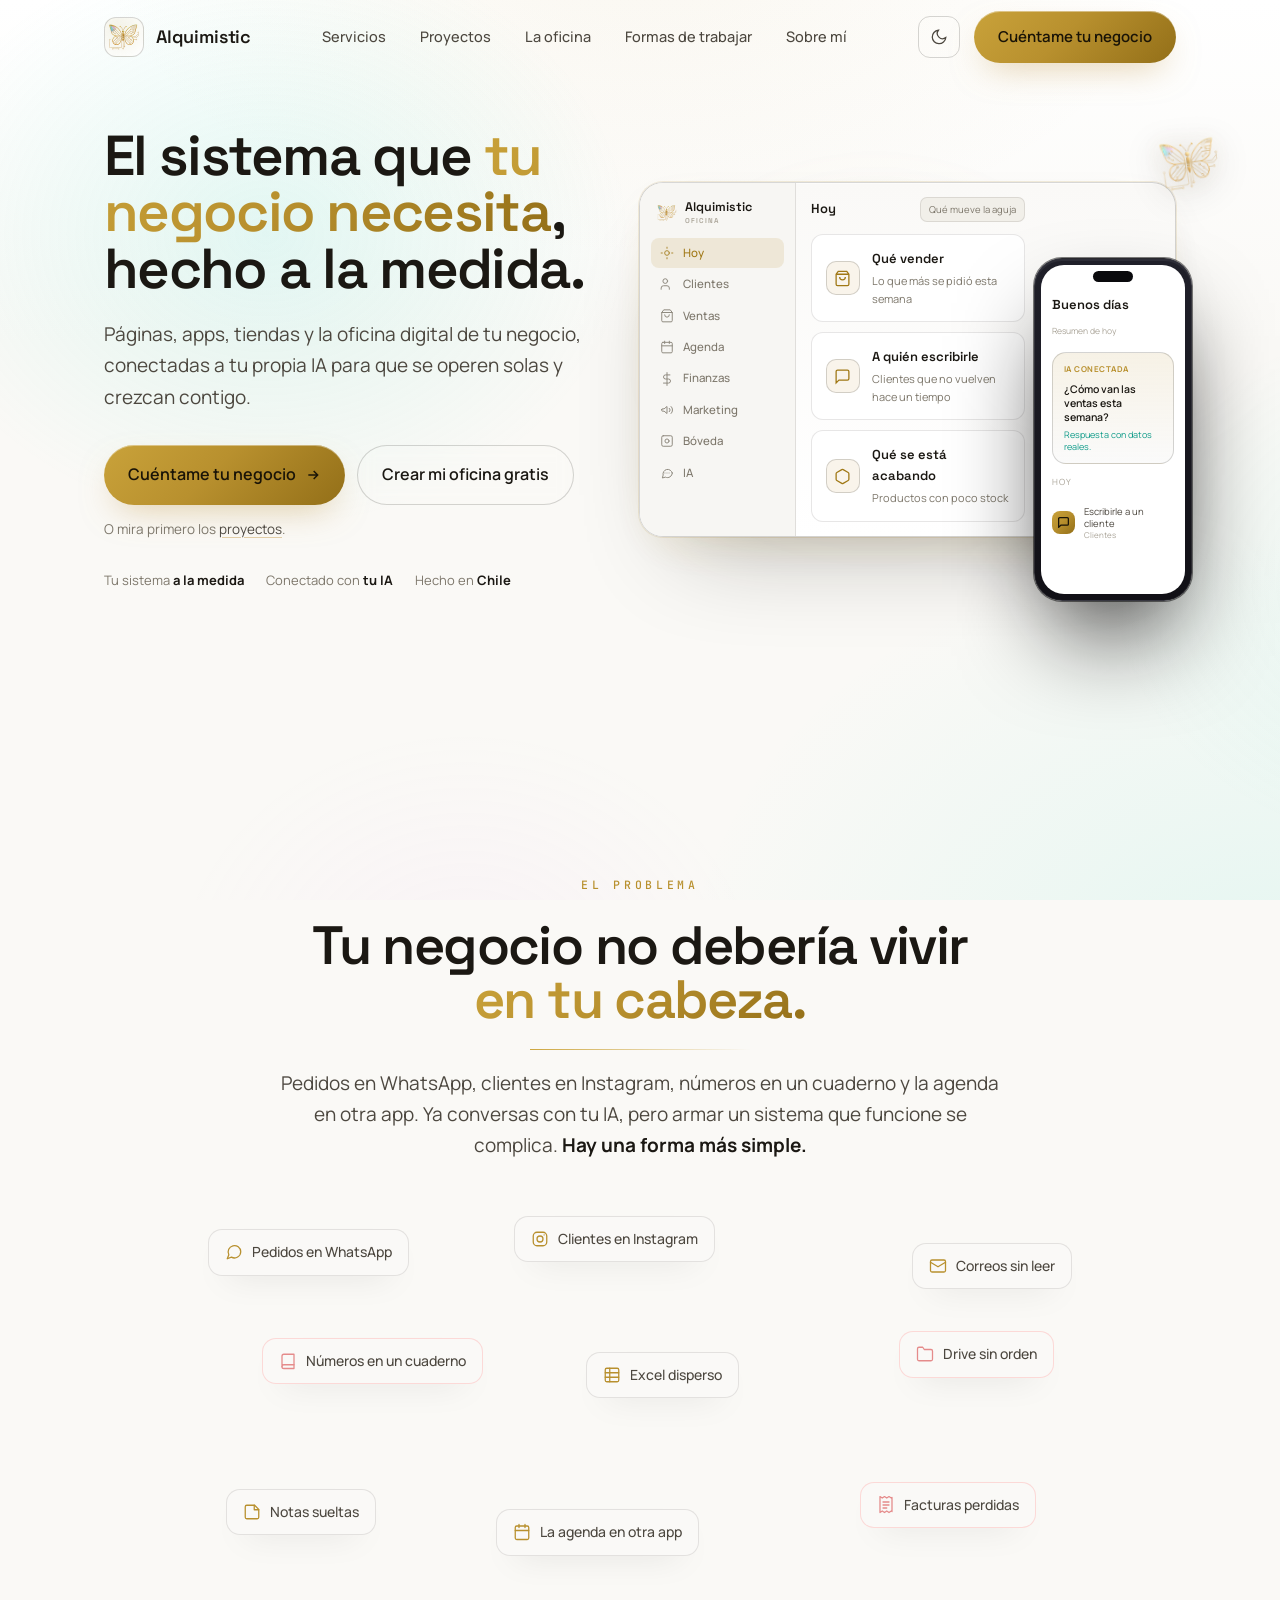
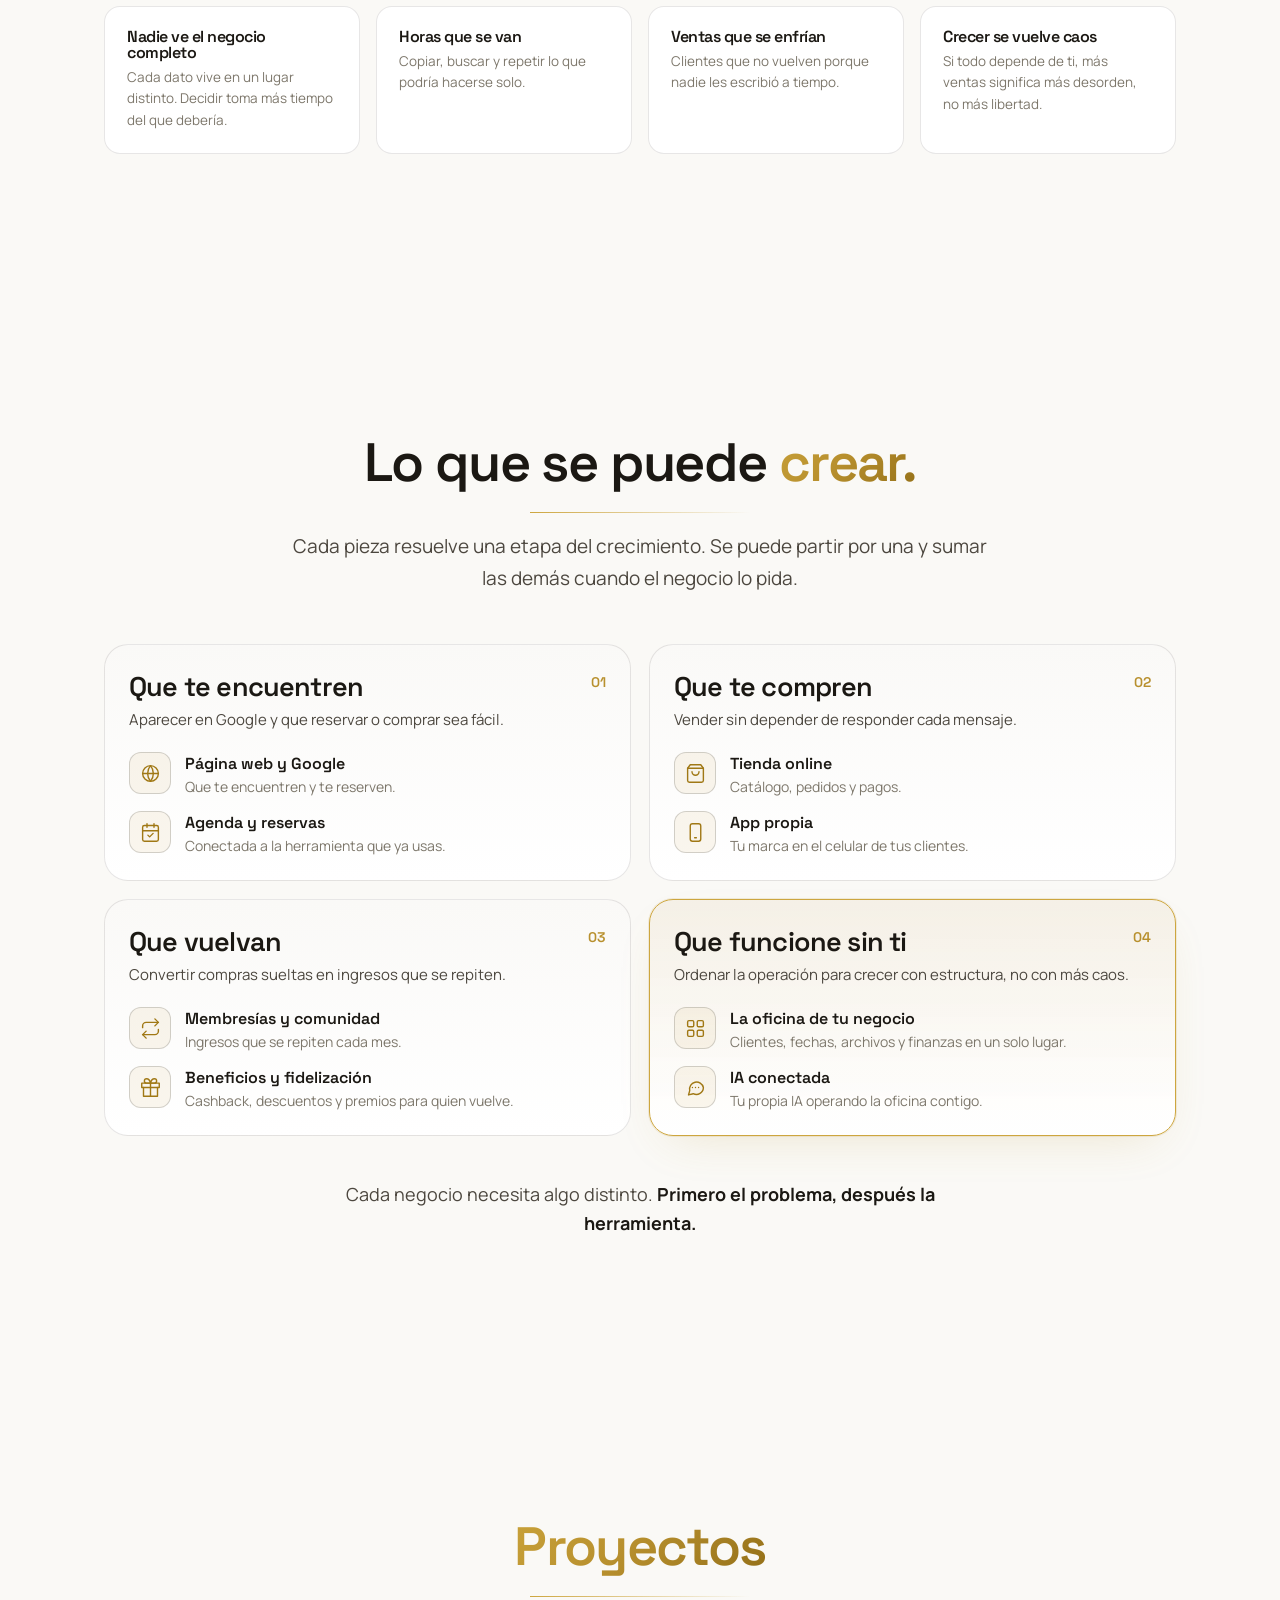
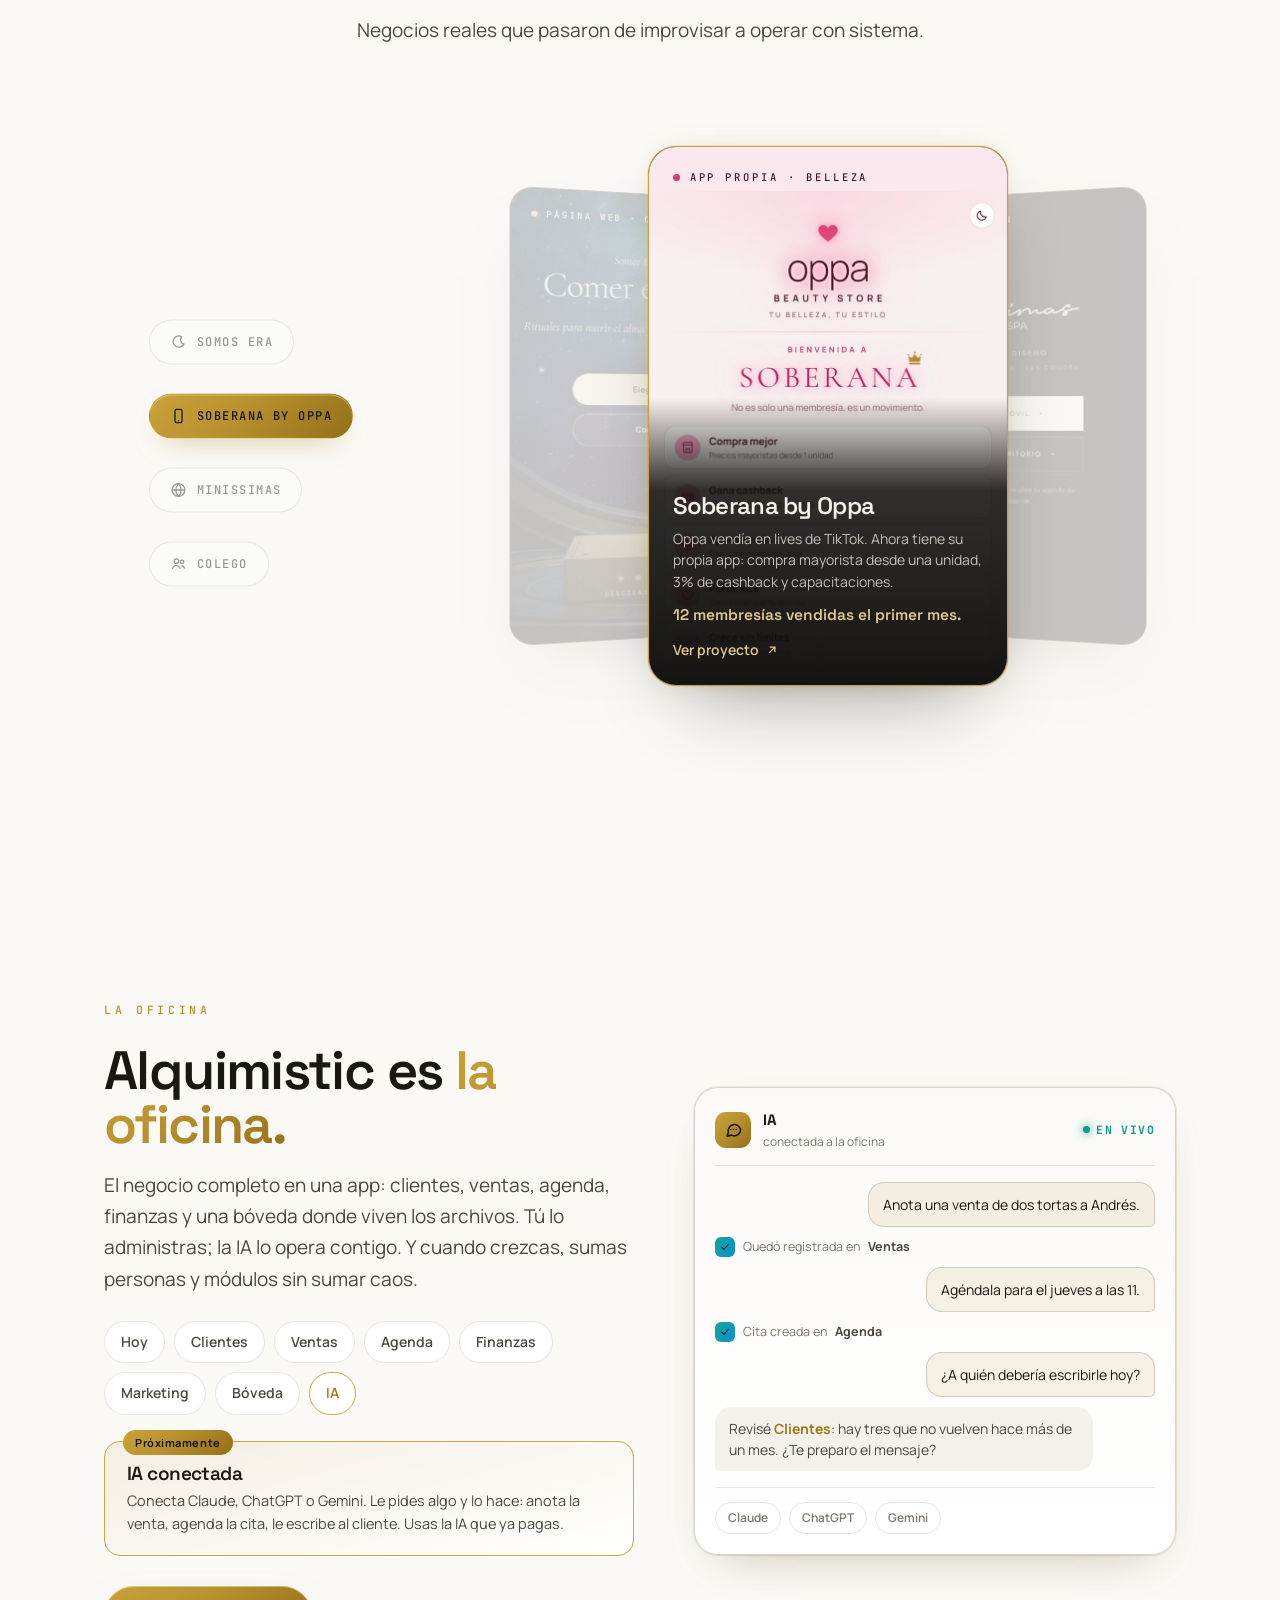
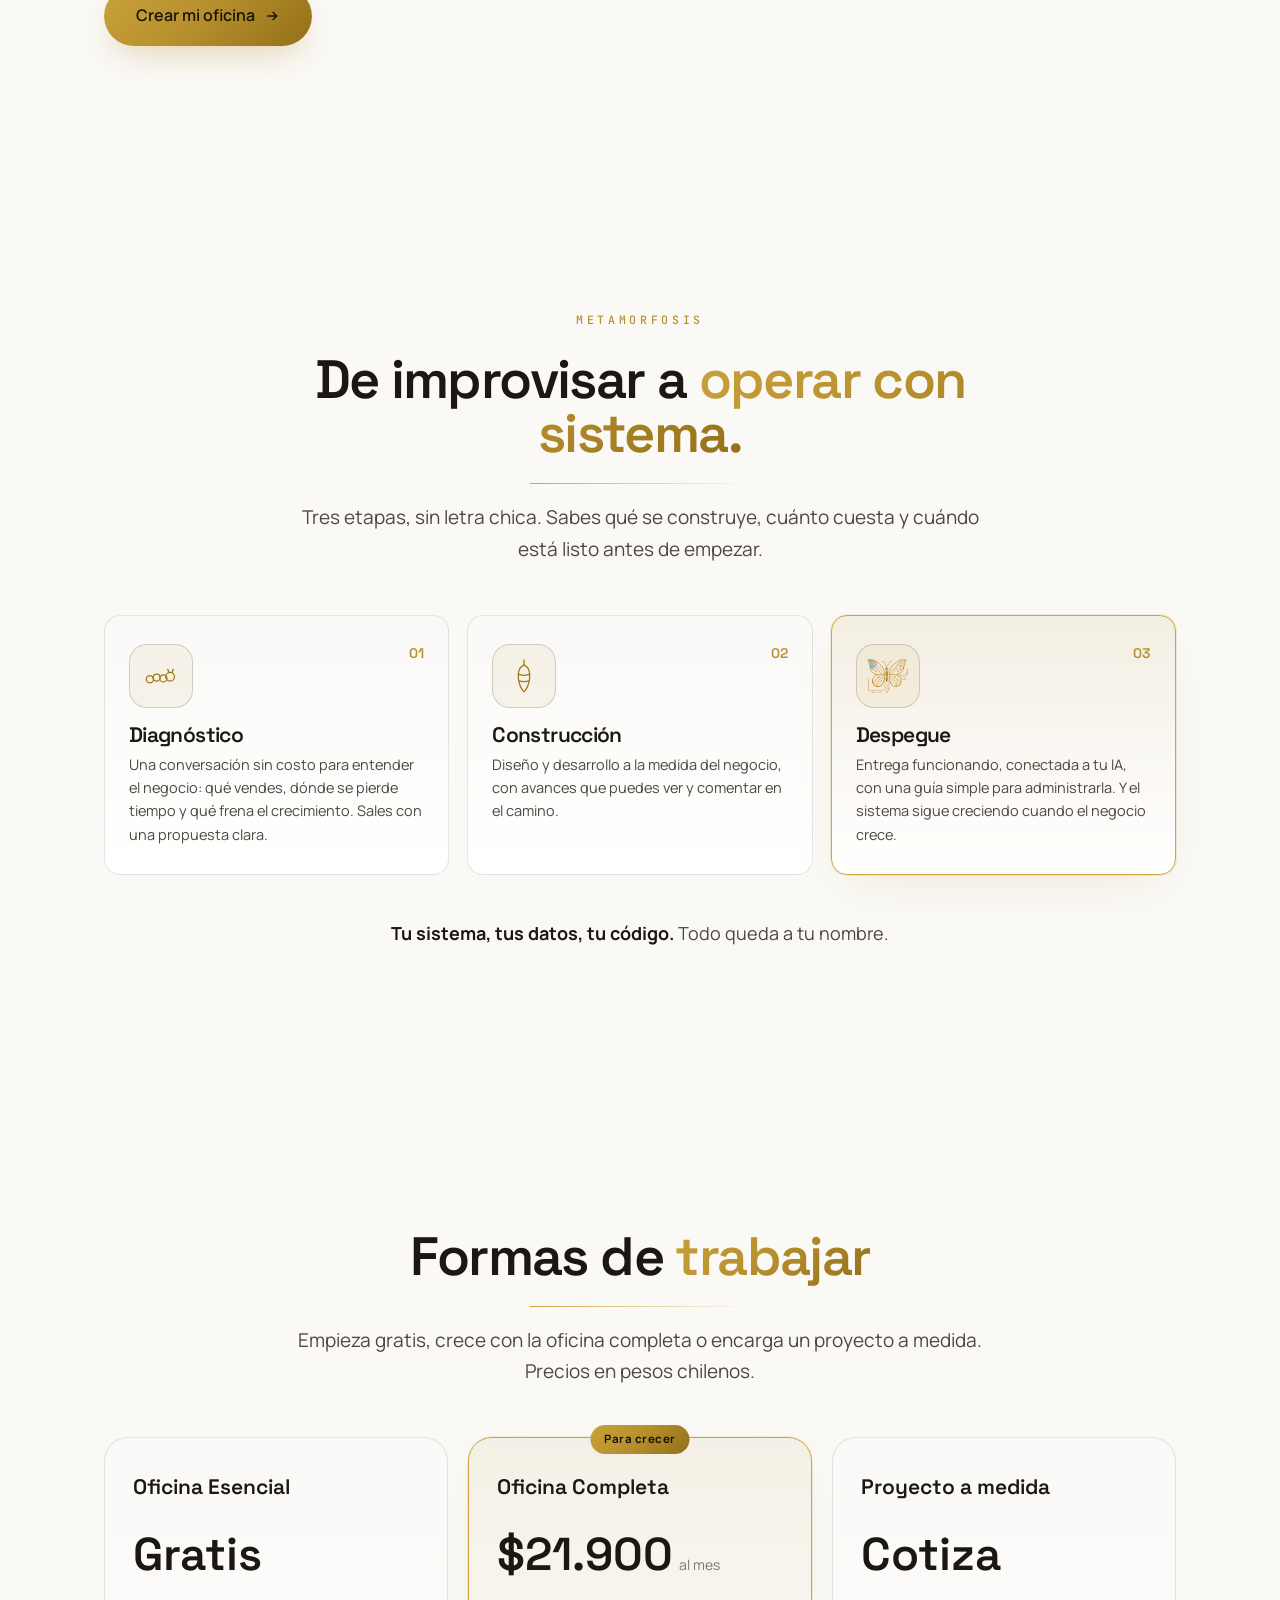
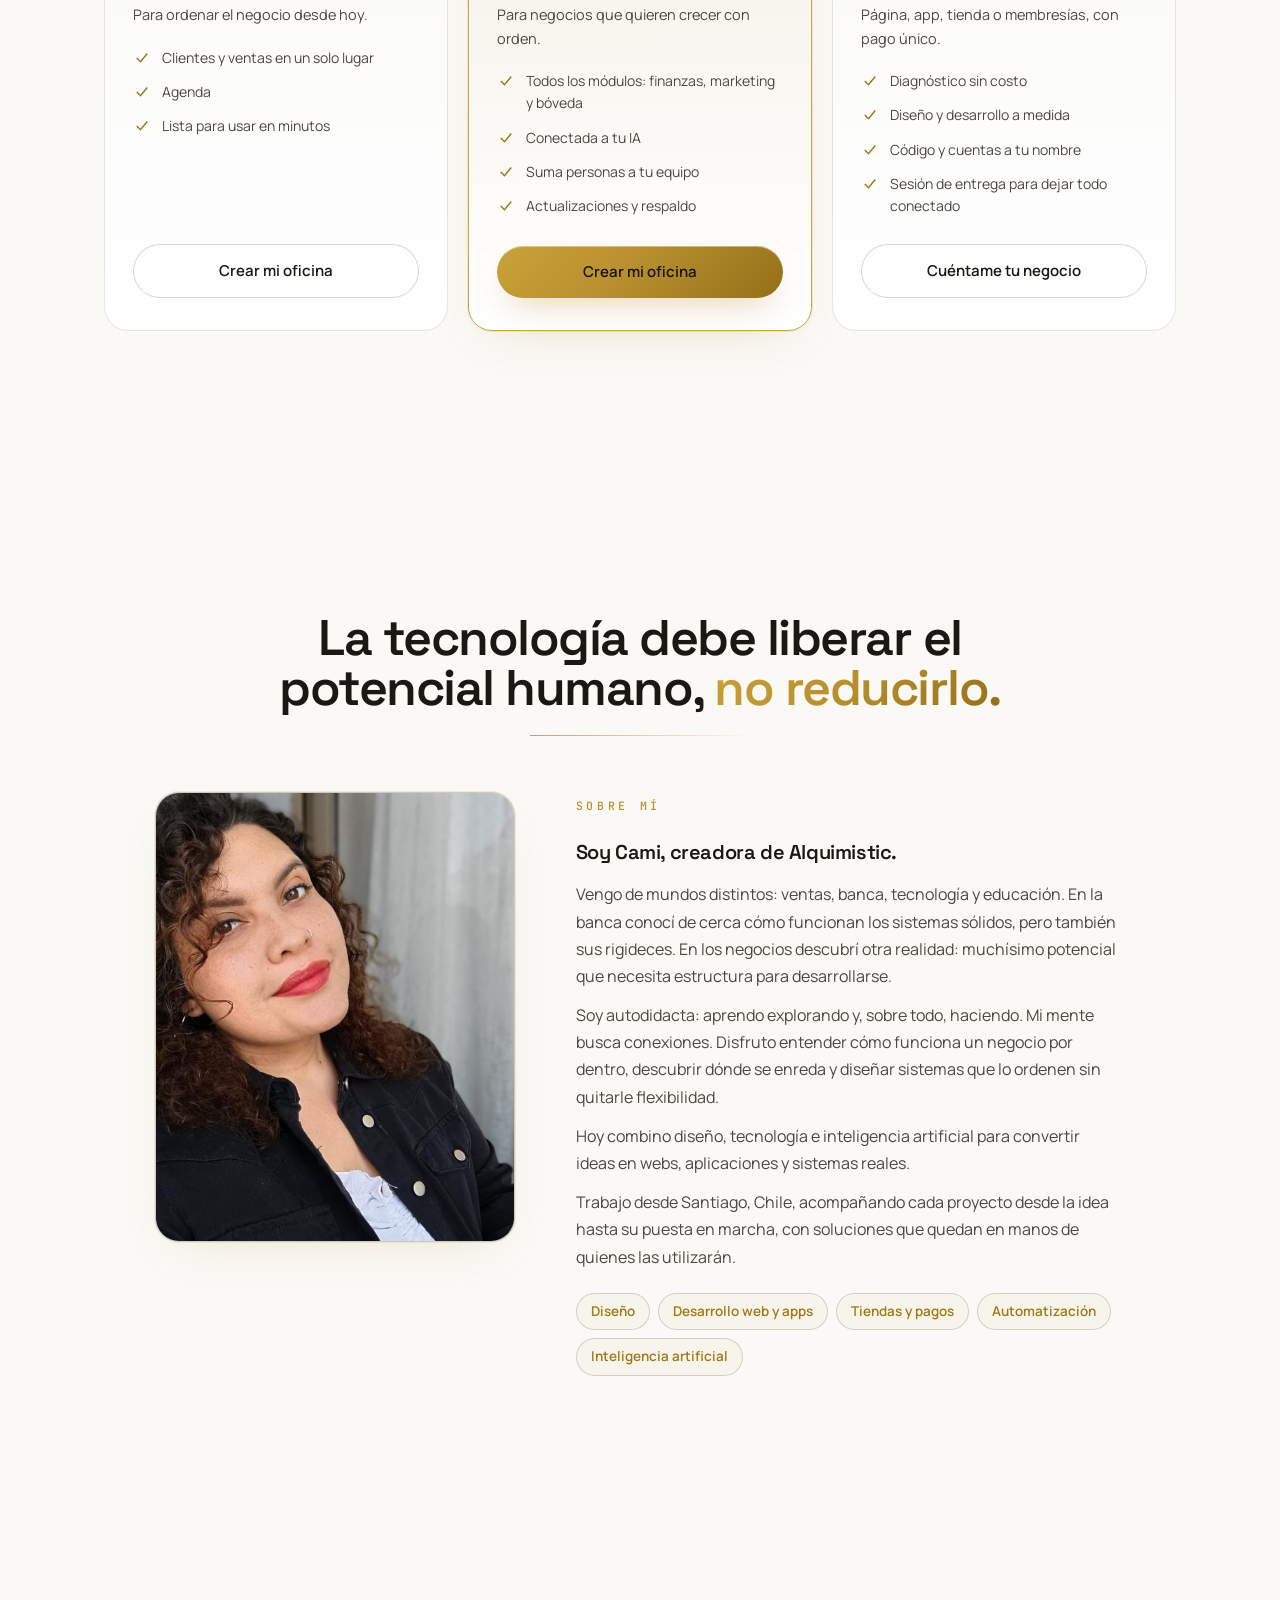
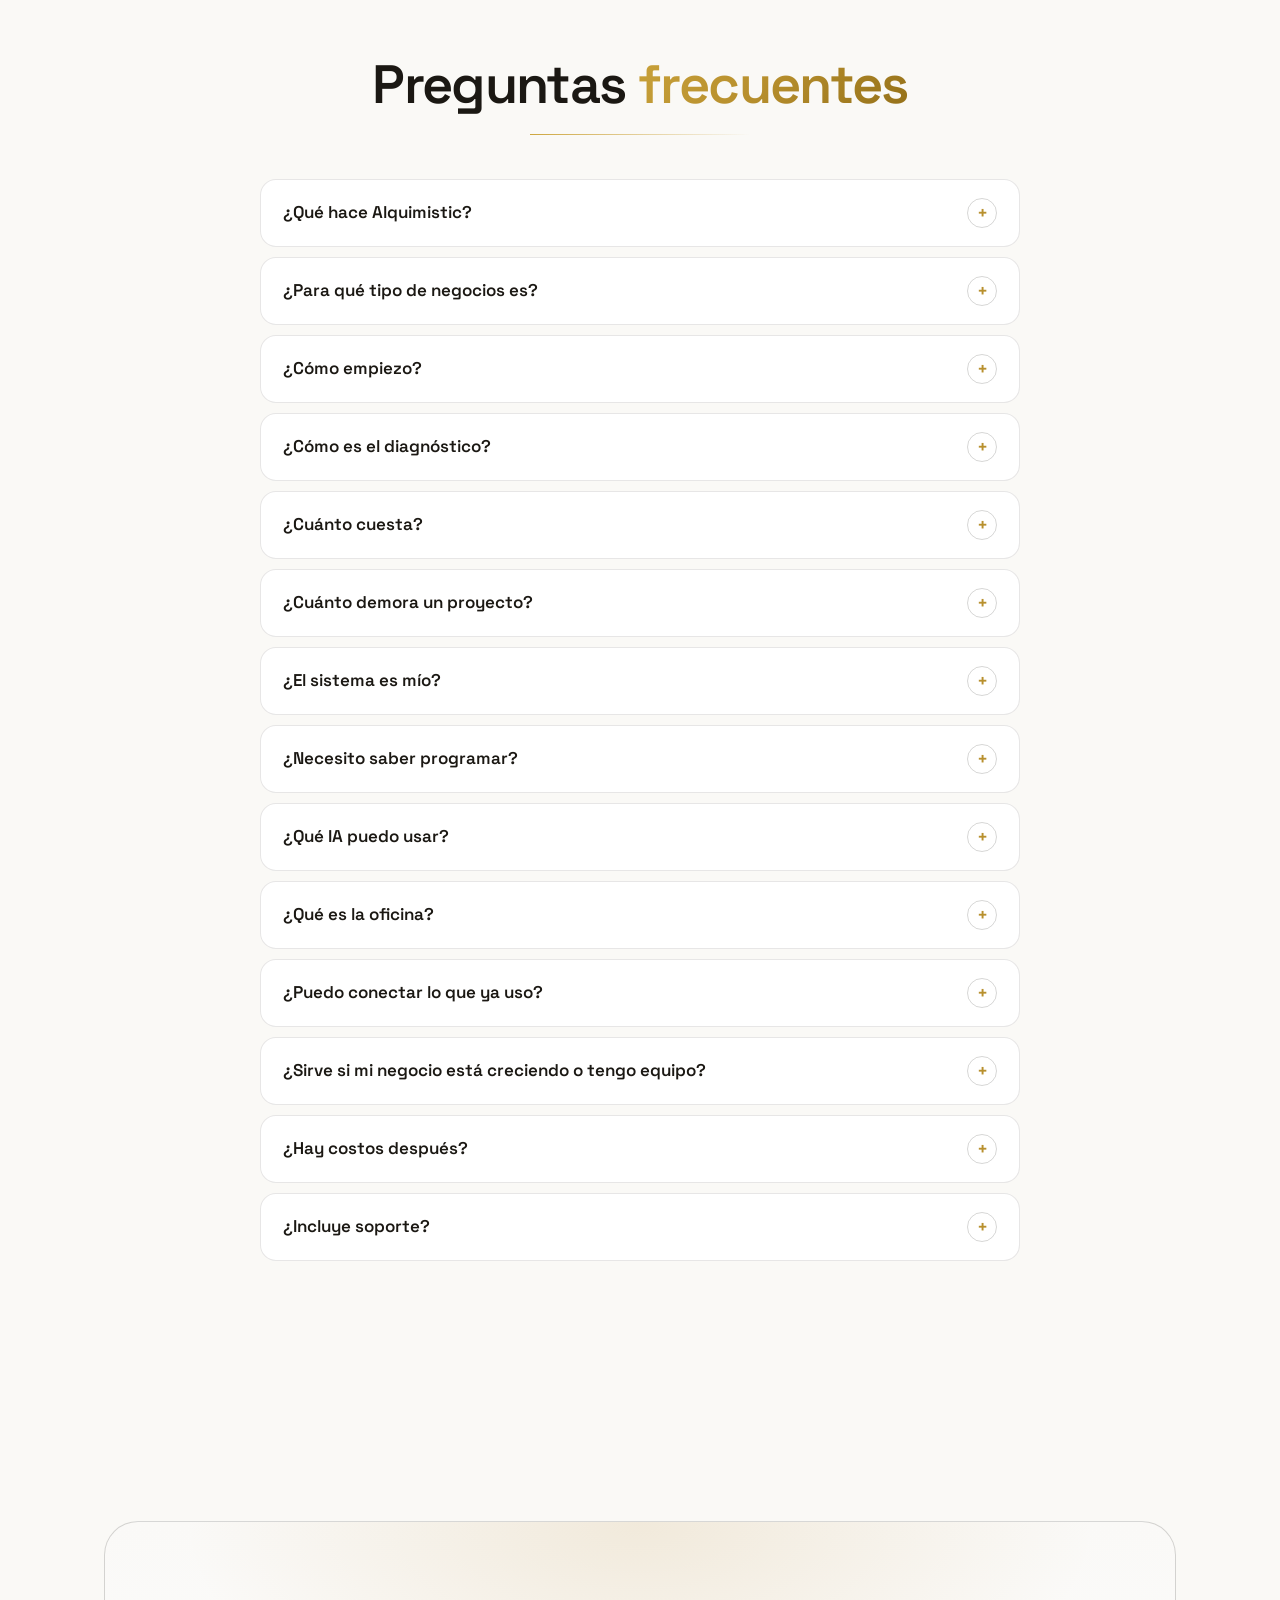
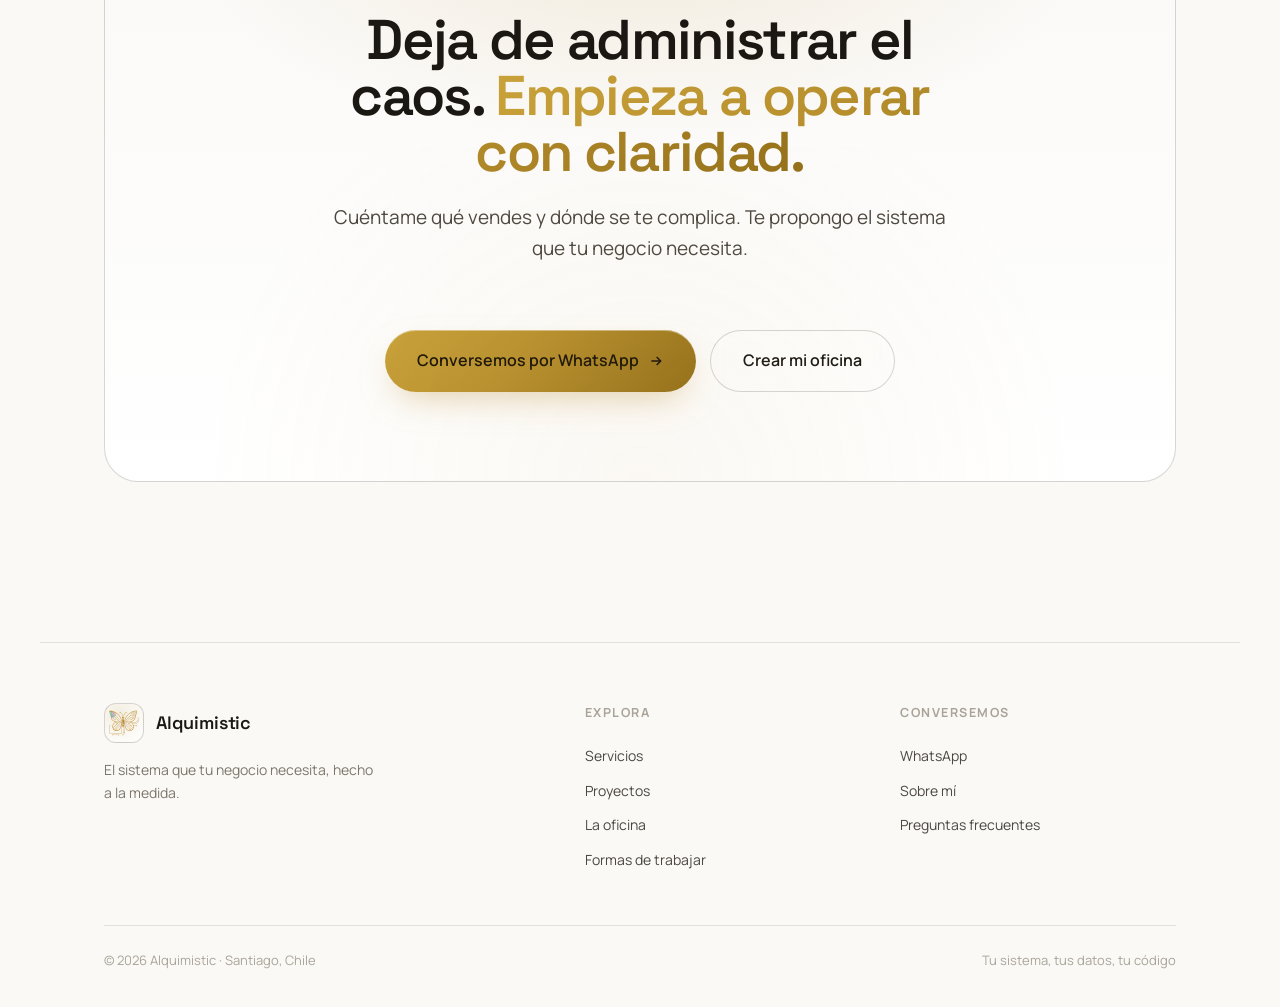
==== index.html @ 6b788b13 "Sobre mí: versión final de Cami Co-Authored-By: Claude Opus 5.5 <noreply@anthropic.com>" ====
<!DOCTYPE html>
<html lang="es-CL">
<head>
<meta charset="UTF-8" />
<meta name="viewport" content="width=device-width, initial-scale=1.0" />
<title>Alquimistic · Páginas web, apps y sistemas con IA para tu negocio en Chile</title>
<meta name="description" content="Cami crea páginas web, apps, tiendas online y la oficina digital de tu negocio, conectadas a tu propia IA (ChatGPT, Claude o Gemini). Desde Santiago, Chile. Oficina gratis o a $21.900 al mes." />
<meta name="keywords" content="página web para negocios, crear app propia, tienda online, membresías, agenda y reservas, sistema para emprendedores, oficina digital, inteligencia artificial, ChatGPT, Claude, Gemini, Santiago, Chile, Alquimistic" />
<meta name="author" content="Cami Martínez · Alquimistic" />
<meta name="robots" content="index, follow, max-image-preview:large" />
<link rel="canonical" href="https://www.alquimistic.com/" />
<meta name="theme-color" content="#0e0c08" />
<!-- Open Graph -->
<meta property="og:type" content="website" />
<meta property="og:site_name" content="Alquimistic" />
<meta property="og:title" content="Alquimistic · Páginas web, apps y sistemas con IA para tu negocio en Chile" />
<meta property="og:description" content="Cami crea páginas web, apps, tiendas online y la oficina digital de tu negocio, conectadas a tu propia IA (ChatGPT, Claude o Gemini). Desde Santiago, Chile. Oficina gratis o a $21.900 al mes." />
<meta property="og:url" content="https://www.alquimistic.com/" />
<meta property="og:image" content="https://www.alquimistic.com/assets/og.png" />
<meta property="og:locale" content="es_CL" />
<!-- Twitter -->
<meta name="twitter:card" content="summary_large_image" />
<meta name="twitter:title" content="Alquimistic · Páginas web, apps y sistemas con IA para tu negocio en Chile" />
<meta name="twitter:description" content="Cami crea páginas web, apps, tiendas online y la oficina digital de tu negocio, conectadas a tu propia IA (ChatGPT, Claude o Gemini). Desde Santiago, Chile. Oficina gratis o a $21.900 al mes." />
<meta name="twitter:image" content="https://www.alquimistic.com/assets/og.png" />
<link rel="icon" type="image/png" href="assets/logo.png" />
<link rel="preconnect" href="https://fonts.googleapis.com" />
<link rel="preconnect" href="https://fonts.gstatic.com" crossorigin />
<link href="https://fonts.googleapis.com/css2?family=Space+Grotesk:wght@400;500;600;700&family=Manrope:wght@400;500;600;700;800&family=JetBrains+Mono:wght@400;500&display=swap" rel="stylesheet" />
<link rel="stylesheet" href="styles.css" />
<link rel="stylesheet" href="styles-sections.css" />
<link rel="stylesheet" href="styles-portafolio.css" />
<link rel="stylesheet" href="theme.css" />
<link rel="stylesheet" href="styles-marca.css" />
<!-- Tema claro/oscuro: se aplica ANTES de pintar para evitar parpadeo -->
<script>
  (function () {
    try {
      var saved = localStorage.getItem("alq-theme");
      var sys = window.matchMedia("(prefers-color-scheme: light)").matches ? "light" : "dark";
      document.documentElement.setAttribute("data-theme", saved || sys);
    } catch (e) {
      document.documentElement.setAttribute("data-theme", "dark");
    }
  })();
</script>
<!-- Datos estructurados para Google + sistemas de IA -->
<script type="application/ld+json">
{
  "@context": "https://schema.org",
  "@graph": [
    {
      "@type": "ProfessionalService",
      "@id": "https://www.alquimistic.com/#org",
      "name": "Alquimistic",
      "slogan": "El sistema que tu negocio necesita, hecho a la medida.",
      "url": "https://www.alquimistic.com/",
      "logo": "https://www.alquimistic.com/assets/logo.png",
      "image": "https://www.alquimistic.com/assets/og.png",
      "description": "Páginas web, apps, tiendas online, membresías y la oficina digital de tu negocio, conectadas a tu propia IA (ChatGPT, Claude o Gemini).",
      "founder": { "@id": "https://www.alquimistic.com/#cami" },
      "areaServed": { "@type": "Country", "name": "Chile" },
      "address": { "@type": "PostalAddress", "addressLocality": "Santiago", "addressCountry": "CL" },
      "telephone": "+56976102990",
      "priceRange": "$0 – $21.900 al mes; proyectos a medida se cotizan",
      "knowsAbout": ["Diseño web", "Desarrollo de apps", "Tiendas online", "Membresías", "Agenda y reservas", "Automatización", "Inteligencia artificial", "MCP"],
      "sameAs": [
        "https://www.instagram.com/cami_alquimistic",
        "https://www.tiktok.com/@alquimistic21",
        "https://wa.me/56976102990"
      ],
      "makesOffer": [
        { "@type": "Offer", "name": "Oficina Esencial", "price": "0", "priceCurrency": "CLP", "description": "Clientes y ventas en un solo lugar, y agenda. Gratis.", "url": "https://app.alquimistic.com/crear-mi-sistema" },
        { "@type": "Offer", "name": "Oficina Completa", "price": "21900", "priceCurrency": "CLP", "description": "Todos los módulos, conectada a tu IA, suma personas a tu equipo.", "priceSpecification": { "@type": "UnitPriceSpecification", "price": "21900", "priceCurrency": "CLP", "unitText": "MONTH" } },
        { "@type": "Offer", "name": "Proyecto a medida", "description": "Página, app, tienda o membresías con pago único. Diagnóstico sin costo; código y cuentas a nombre del cliente." }
      ]
    },
    {
      "@type": "Person",
      "@id": "https://www.alquimistic.com/#cami",
      "name": "Cami Martínez",
      "alternateName": "Cami Alquimistic",
      "jobTitle": "Creadora de Alquimistic",
      "image": "https://www.alquimistic.com/assets/cami.jpg",
      "worksFor": { "@id": "https://www.alquimistic.com/#org" },
      "homeLocation": { "@type": "Place", "name": "Santiago, Chile" },
      "sameAs": ["https://www.instagram.com/cami_alquimistic", "https://www.tiktok.com/@alquimistic21"]
    },
    {
      "@type": "WebSite",
      "@id": "https://www.alquimistic.com/#web",
      "url": "https://www.alquimistic.com/",
      "name": "Alquimistic",
      "inLanguage": "es-CL",
      "publisher": { "@id": "https://www.alquimistic.com/#org" }
    }
  ]
}
</script>
<script type="application/ld+json" id="faq-ld">
{
  "@context": "https://schema.org",
  "@type": "FAQPage",
  "mainEntity": [
    {
      "@type": "Question",
      "name": "¿Qué hace Alquimistic?",
      "acceptedAnswer": {
        "@type": "Answer",
        "text": "Crea el sistema que tu negocio necesita: página web, app propia, tienda online, membresías o la oficina digital, conectados a tu propia IA. Lo hace Cami, desde Santiago, Chile."
      }
    },
    {
      "@type": "Question",
      "name": "¿Para qué tipo de negocios es?",
      "acceptedAnswer": {
        "@type": "Answer",
        "text": "Para negocios que venden por WhatsApp, Instagram o en persona y quieren dejar de improvisar: tiendas, salones de belleza, marcas de comida, servicios. Se puede partir con una pieza y sumar las demás cuando el negocio lo pida."
      }
    },
    {
      "@type": "Question",
      "name": "¿Cómo empiezo?",
      "acceptedAnswer": {
        "@type": "Answer",
        "text": "Escríbele a Cami por WhatsApp y cuéntale de tu negocio. Si prefieres partir por tu cuenta, crea tu oficina gratis: respondes unas preguntas y queda armada para tu industria."
      }
    },
    {
      "@type": "Question",
      "name": "¿Cómo es el diagnóstico?",
      "acceptedAnswer": {
        "@type": "Answer",
        "text": "Es una conversación sin costo, por videollamada, para entender qué vendes, dónde se pierde tiempo y qué frena el crecimiento. Terminas con una propuesta clara."
      }
    },
    {
      "@type": "Question",
      "name": "¿Cuánto cuesta?",
      "acceptedAnswer": {
        "@type": "Answer",
        "text": "La Oficina Esencial es gratis. La Oficina Completa cuesta $21.900 al mes. Un proyecto a medida (página, app, tienda o membresías) se cotiza después del diagnóstico y se paga una sola vez."
      }
    },
    {
      "@type": "Question",
      "name": "¿Cuánto demora un proyecto?",
      "acceptedAnswer": {
        "@type": "Answer",
        "text": "Depende de lo que se construya. Antes de empezar sabes qué se hace, cuánto cuesta y cuándo está listo."
      }
    },
    {
      "@type": "Question",
      "name": "¿El sistema es mío?",
      "acceptedAnswer": {
        "@type": "Answer",
        "text": "Sí. Al pagar el proyecto completo, el código, los datos y las cuentas quedan a tu nombre."
      }
    },
    {
      "@type": "Question",
      "name": "¿Necesito saber programar?",
      "acceptedAnswer": {
        "@type": "Answer",
        "text": "No. Te lo entrego funcionando y con una guía simple. Para operarlo o hacerle cambios, le pides a tu IA."
      }
    },
    {
      "@type": "Question",
      "name": "¿Qué IA puedo usar?",
      "acceptedAnswer": {
        "@type": "Answer",
        "text": "La que ya usas: Claude, ChatGPT o Gemini. Como es tu propia IA, no pagas una IA aparte."
      }
    },
    {
      "@type": "Question",
      "name": "¿Qué es la oficina?",
      "acceptedAnswer": {
        "@type": "Answer",
        "text": "Es la app de Alquimistic donde administras el negocio completo: clientes, ventas, agenda, finanzas, marketing y una bóveda para tus archivos. Puedes crearla gratis."
      }
    },
    {
      "@type": "Question",
      "name": "¿Puedo conectar lo que ya uso?",
      "acceptedAnswer": {
        "@type": "Answer",
        "text": "Sí. Por ejemplo, una página puede conectarse a la agenda que ya usas, como AgendaPro, para que te encuentren y reserven."
      }
    },
    {
      "@type": "Question",
      "name": "¿Sirve si mi negocio está creciendo o tengo equipo?",
      "acceptedAnswer": {
        "@type": "Answer",
        "text": "Sí. En la oficina sumas personas y módulos cuando los necesitas, sin cambiar de sistema."
      }
    },
    {
      "@type": "Question",
      "name": "¿Hay costos después?",
      "acceptedAnswer": {
        "@type": "Answer",
        "text": "Solo los servicios donde vive tu sistema, como hosting y base de datos. Te los explico antes de empezar."
      }
    },
    {
      "@type": "Question",
      "name": "¿Incluye soporte?",
      "acceptedAnswer": {
        "@type": "Answer",
        "text": "La entrega incluye una sesión para dejarte todo conectado. Los ajustes posteriores se cotizan aparte."
      }
    }
  ]
}
</script><!-- FAQ-LD-FIN -->
</head>
<body>

<!-- ============ NAV ============ -->
<nav class="nav" id="nav">
  <div class="wrap nav-inner">
    <a class="brand" href="#top">
      <span class="brand-badge"><img src="assets/logo-64.png" srcset="assets/logo-64.png 64w, assets/logo-96.png 96w, assets/logo-128.png 128w" sizes="32px" alt="Alquimistic" /></span>
      <span class="brand-name">Alquimistic</span>
    </a>
    <div class="nav-links">
      <a href="#crear">Servicios</a>
      <a href="#proyectos">Proyectos</a>
      <a href="#oficina">La oficina</a>
      <a href="#formas">Formas de trabajar</a>
      <a href="#sobre-mi">Sobre mí</a>
    </div>
    <div class="nav-actions">
      <button class="theme-toggle" id="themeToggle" aria-label="Cambiar tema claro/oscuro" title="Cambiar tema">
        <svg class="ico-sun" viewBox="0 0 24 24" fill="none" stroke="currentColor" stroke-width="1.7"><circle cx="12" cy="12" r="4"/><path d="M12 2v2M12 20v2M2 12h2M20 12h2M5 5l1.5 1.5M17.5 17.5L19 19M19 5l-1.5 1.5M6.5 17.5L5 19"/></svg>
        <svg class="ico-moon" viewBox="0 0 24 24" fill="none" stroke="currentColor" stroke-width="1.7"><path d="M21 12.8A9 9 0 1 1 11.2 3a7 7 0 0 0 9.8 9.8z"/></svg>
      </button>
      <a class="btn btn-primary" href="#" data-wa="Hola Cami, vengo por la Metamorfosis. Quiero contarte de mi negocio.">Cuéntame tu negocio</a>
      <button class="nav-toggle" id="navToggle" aria-label="Menú"><span></span><span></span><span></span></button>
    </div>
  </div>
</nav>

<span id="top"></span>

<!-- ============ 1. HERO ============ -->
<header class="hero wrap">
  <div class="hero-grid">
    <div class="hero-copy">
      <h1 data-reveal data-delay="1">El sistema que <span class="gold-text">tu negocio necesita</span>, hecho a la medida.</h1>
      <p class="lead" data-reveal data-delay="2">Páginas, apps, tiendas y la oficina digital de tu negocio, conectadas a tu propia IA para que se operen solas y crezcan contigo.</p>
      <div class="hero-cta" data-reveal data-delay="3">
        <a class="btn btn-primary btn-lg" href="#" data-wa="Hola Cami, vengo por la Metamorfosis. Quiero contarte de mi negocio.">Cuéntame tu negocio
          <svg width="16" height="16" viewBox="0 0 24 24" fill="none" stroke="currentColor" stroke-width="2.2"><path d="M5 12h14M13 6l6 6-6 6"/></svg>
        </a>
        <a class="btn btn-ghost btn-lg" href="#" data-wizard>Crear mi oficina gratis</a>
      </div>
      <p class="hero-alt" data-reveal data-delay="3">O mira primero los <a href="#proyectos">proyectos</a>.</p>
      <div class="hero-trust" data-reveal data-delay="4">
        <span>Tu sistema <b>a la medida</b></span>
        <span>Conectado con <b>tu IA</b></span>
        <span>Hecho en <b>Chile</b></span>
      </div>
    </div>

    <!-- Visual: la oficina (vista "Hoy") + teléfono -->
    <div class="hero-visual" data-reveal data-delay="2" aria-hidden="true">
      <div class="mockup-glow"></div>
      <div class="mockup hero-dash">
        <aside class="hd-side">
          <div class="hd-brand"><img src="assets/logo-64.png" srcset="assets/logo-64.png 64w, assets/logo-96.png 96w, assets/logo-128.png 128w" sizes="22px" alt="" /><span>Alquimistic<small>OFICINA</small></span></div>
          <nav class="hd-nav">
            <a class="active"><svg viewBox="0 0 24 24" fill="none" stroke="currentColor" stroke-width="1.7" stroke-linecap="round" stroke-linejoin="round"><circle cx="12" cy="12" r="4"/><path d="M12 2v2M12 20v2M2 12h2M20 12h2"/></svg>Hoy</a>
            <a><svg viewBox="0 0 24 24" fill="none" stroke="currentColor" stroke-width="1.7" stroke-linecap="round" stroke-linejoin="round"><path d="M16 21v-2a4 4 0 0 0-4-4H6a4 4 0 0 0-4 4v2"/><circle cx="9" cy="7" r="4"/></svg>Clientes</a>
            <a><svg viewBox="0 0 24 24" fill="none" stroke="currentColor" stroke-width="1.7" stroke-linecap="round" stroke-linejoin="round"><path d="M6 2L3 6v14a2 2 0 0 0 2 2h14a2 2 0 0 0 2-2V6l-3-4z"/><path d="M3 6h18M16 10a4 4 0 0 1-8 0"/></svg>Ventas</a>
            <a><svg viewBox="0 0 24 24" fill="none" stroke="currentColor" stroke-width="1.7" stroke-linecap="round" stroke-linejoin="round"><rect x="3" y="4" width="18" height="18" rx="2"/><path d="M3 10h18M8 2v4M16 2v4"/></svg>Agenda</a>
            <a><svg viewBox="0 0 24 24" fill="none" stroke="currentColor" stroke-width="1.7" stroke-linecap="round" stroke-linejoin="round"><path d="M12 1v22M17 5H9.5a3.5 3.5 0 0 0 0 7h5a3.5 3.5 0 0 1 0 7H6"/></svg>Finanzas</a>
            <a><svg viewBox="0 0 24 24" fill="none" stroke="currentColor" stroke-width="1.7" stroke-linecap="round" stroke-linejoin="round"><path d="M3 11v2a1 1 0 0 0 1 1h3l5 4V6L7 10H4a1 1 0 0 0-1 1z"/><path d="M16 9a4 4 0 0 1 0 6M19 6a8 8 0 0 1 0 12"/></svg>Marketing</a>
            <a><svg viewBox="0 0 24 24" fill="none" stroke="currentColor" stroke-width="1.7" stroke-linecap="round" stroke-linejoin="round"><rect x="3" y="3" width="18" height="18" rx="2.5"/><circle cx="12" cy="12" r="3.5"/></svg>Bóveda</a>
            <a><svg viewBox="0 0 24 24" fill="none" stroke="currentColor" stroke-width="1.7" stroke-linecap="round" stroke-linejoin="round"><path d="M21 12a8 8 0 0 1-11.6 7.1L4 20.5l1.4-4.9A8 8 0 1 1 21 12z"/><path d="M8.5 12h.01M12 12h.01M15.5 12h.01"/></svg>IA</a>
          </nav>
        </aside>
        <div class="hd-main">
          <div class="hd-top">
            <b>Hoy</b>
            <span class="hd-range">Qué mueve la aguja</span>
          </div>
          <div class="hd-today">
            <div class="hd-today-item"><span class="hti-ic"><svg viewBox="0 0 24 24" fill="none" stroke="currentColor" stroke-width="1.8"><path d="M6 2L3 6v14a2 2 0 0 0 2 2h14a2 2 0 0 0 2-2V6l-3-4z"/><path d="M3 6h18M16 10a4 4 0 0 1-8 0"/></svg></span><span><b>Qué vender</b><small>Lo que más se pidió esta semana</small></span></div>
            <div class="hd-today-item"><span class="hti-ic"><svg viewBox="0 0 24 24" fill="none" stroke="currentColor" stroke-width="1.8"><path d="M21 15a2 2 0 0 1-2 2H7l-4 4V5a2 2 0 0 1 2-2h14a2 2 0 0 1 2 2z"/></svg></span><span><b>A quién escribirle</b><small>Clientes que no vuelven hace un tiempo</small></span></div>
            <div class="hd-today-item"><span class="hti-ic"><svg viewBox="0 0 24 24" fill="none" stroke="currentColor" stroke-width="1.8"><path d="M21 16V8a2 2 0 0 0-1-1.73l-7-4a2 2 0 0 0-2 0l-7 4A2 2 0 0 0 3 8v8a2 2 0 0 0 1 1.73l7 4a2 2 0 0 0 2 0l7-4A2 2 0 0 0 21 16z"/></svg></span><span><b>Qué se está acabando</b><small>Productos con poco stock</small></span></div>
          </div>
        </div>
      </div>

      <!-- Teléfono -->
      <div class="phone">
        <div class="phone-screen">
          <div class="phone-top">
            <span class="ph-greet"><b>Buenos días</b><small>Resumen de hoy</small></span>
          </div>
          <div class="phone-bal">
            <div class="k">IA conectada</div>
            <div class="phone-ask">¿Cómo van las ventas esta semana?</div>
            <div class="phone-ans">Respuesta con datos reales.</div>
          </div>
          <div class="phone-acts">
            <div class="lbl">Hoy</div>
            <div class="phone-act"><span class="pa-ic" style="background:var(--grad-gold);color:#1a1407"><svg viewBox="0 0 24 24" width="13" height="13" fill="none" stroke="currentColor" stroke-width="2.4" stroke-linecap="round" stroke-linejoin="round"><path d="M21 15a2 2 0 0 1-2 2H7l-4 4V5a2 2 0 0 1 2-2h14a2 2 0 0 1 2 2z"/></svg></span><span class="pa-t">Escribirle a un cliente<small>Clientes</small></span></div>
          </div>
        </div>
      </div>
    </div>
  </div>
</header>

<!-- ============ 2. EL PROBLEMA ============ -->
<section class="sec problem wrap" id="problema">
  <div class="section-head">
    <span class="eyebrow" data-reveal><span class="dot"></span>El problema</span>
    <h2 class="h2" data-reveal data-delay="1">Tu negocio no debería vivir <span class="gold-text">en tu cabeza.</span></h2>
    <p class="lead" data-reveal data-delay="2">Pedidos en WhatsApp, clientes en Instagram, números en un cuaderno y la agenda en otra app. Ya conversas con tu IA, pero armar un sistema que funcione se complica. <b class="lead-strong">Hay una forma más simple.</b></p>
  </div>

  <div class="chaos chaos-9" data-reveal data-delay="2" aria-hidden="true">
    <div class="chip" style="--rot:-6deg; top:4%; left:2%; animation-delay:.0s"><svg class="ic" viewBox="0 0 24 24" fill="none" stroke="currentColor" stroke-width="1.7" stroke-linecap="round" stroke-linejoin="round"><path d="M21 11.5a8.4 8.4 0 0 1-12.4 7.4L3 21l2.1-5.4A8.4 8.4 0 1 1 21 11.5z"/></svg>Pedidos en WhatsApp</div>
    <div class="chip" style="--rot:4deg; top:0; left:36%; animation-delay:.8s"><svg class="ic" viewBox="0 0 24 24" fill="none" stroke="currentColor" stroke-width="1.7" stroke-linecap="round" stroke-linejoin="round"><rect x="3" y="3" width="18" height="18" rx="5"/><circle cx="12" cy="12" r="4"/><path d="M17.5 6.5h0"/></svg>Clientes en Instagram</div>
    <div class="chip" style="--rot:7deg; top:8%; right:2%; animation-delay:1.4s"><svg class="ic" viewBox="0 0 24 24" fill="none" stroke="currentColor" stroke-width="1.7" stroke-linecap="round" stroke-linejoin="round"><rect x="2" y="4" width="20" height="16" rx="2"/><path d="M22 7l-10 6L2 7"/></svg>Correos sin leer</div>
    <div class="chip danger" style="--rot:-3deg; top:36%; left:8%; animation-delay:.4s"><svg class="ic" viewBox="0 0 24 24" fill="none" stroke="currentColor" stroke-width="1.7" stroke-linecap="round" stroke-linejoin="round"><path d="M4 19.5A2.5 2.5 0 0 1 6.5 17H20V3H6.5A2.5 2.5 0 0 0 4 5.5z"/><path d="M4 19.5A2.5 2.5 0 0 0 6.5 22H20v-5"/></svg>Números en un cuaderno</div>
    <div class="chip" style="--rot:5deg; top:40%; left:44%; animation-delay:1.0s"><svg class="ic" viewBox="0 0 24 24" fill="none" stroke="currentColor" stroke-width="1.7" stroke-linecap="round" stroke-linejoin="round"><rect x="3" y="3" width="18" height="18" rx="2"/><path d="M3 9h18M3 15h18M9 3v18"/></svg>Excel disperso</div>
    <div class="chip danger" style="--rot:-5deg; top:34%; right:4%; animation-delay:.2s"><svg class="ic" viewBox="0 0 24 24" fill="none" stroke="currentColor" stroke-width="1.7" stroke-linecap="round" stroke-linejoin="round"><path d="M22 19a2 2 0 0 1-2 2H4a2 2 0 0 1-2-2V5a2 2 0 0 1 2-2h5l2 3h9a2 2 0 0 1 2 2z"/></svg>Drive sin orden</div>
    <div class="chip" style="--rot:-4deg; bottom:6%; left:4%; animation-delay:1.6s"><svg class="ic" viewBox="0 0 24 24" fill="none" stroke="currentColor" stroke-width="1.7" stroke-linecap="round" stroke-linejoin="round"><path d="M15.5 3H5a2 2 0 0 0-2 2v14a2 2 0 0 0 2 2h14a2 2 0 0 0 2-2V8.5z"/><path d="M15 3v6h6"/></svg>Notas sueltas</div>
    <div class="chip" style="--rot:6deg; bottom:0; left:34%; animation-delay:.6s"><svg class="ic" viewBox="0 0 24 24" fill="none" stroke="currentColor" stroke-width="1.7" stroke-linecap="round" stroke-linejoin="round"><rect x="3" y="4" width="18" height="18" rx="2"/><path d="M3 10h18M8 2v4M16 2v4"/></svg>La agenda en otra app</div>
    <div class="chip danger" style="--rot:-6deg; bottom:8%; right:6%; animation-delay:1.2s"><svg class="ic" viewBox="0 0 24 24" fill="none" stroke="currentColor" stroke-width="1.7" stroke-linecap="round" stroke-linejoin="round"><path d="M4 2v20l3-2 3 2 3-2 3 2 3-2 1 .7V2l-1 .7-3-2-3 2-3-2-3 2-3-2z"/><path d="M8 8h8M8 12h8M8 16h5"/></svg>Facturas perdidas</div>
  </div>
  <div class="pains">
    <div class="pain" data-reveal><h4>Nadie ve el negocio completo</h4><p>Cada dato vive en un lugar distinto. Decidir toma más tiempo del que debería.</p></div>
    <div class="pain" data-reveal data-delay="1"><h4>Horas que se van</h4><p>Copiar, buscar y repetir lo que podría hacerse solo.</p></div>
    <div class="pain" data-reveal data-delay="2"><h4>Ventas que se enfrían</h4><p>Clientes que no vuelven porque nadie les escribió a tiempo.</p></div>
    <div class="pain" data-reveal data-delay="3"><h4>Crecer se vuelve caos</h4><p>Si todo depende de ti, más ventas significa más desorden, no más libertad.</p></div>
  </div>
</section>

<!-- ============ 3. LO QUE SE PUEDE CREAR (por objetivo de crecimiento) ============ -->
<section class="sec wrap" id="crear">
  <div class="section-head">
    <h2 class="h2" data-reveal>Lo que se puede <span class="gold-text">crear.</span></h2>
    <p class="lead" data-reveal data-delay="1">Cada pieza resuelve una etapa del crecimiento. Se puede partir por una y sumar las demás cuando el negocio lo pida.</p>
  </div>

  <div class="goals">
    <article class="goal" data-reveal>
      <span class="goal-n">01</span>
      <h3>Que te encuentren</h3>
      <p class="goal-lead">Aparecer en Google y que reservar o comprar sea fácil.</p>
      <ul>
        <li><span class="gi"><svg viewBox="0 0 24 24" fill="none" stroke-width="1.6" stroke-linecap="round" stroke-linejoin="round"><circle cx="12" cy="12" r="9"/><path d="M3 12h18M12 3a14 14 0 0 1 0 18M12 3a14 14 0 0 0 0 18"/></svg></span><span><b>Página web y Google</b>Que te encuentren y te reserven.</span></li>
        <li><span class="gi"><svg viewBox="0 0 24 24" fill="none" stroke-width="1.6" stroke-linecap="round" stroke-linejoin="round"><rect x="3" y="4" width="18" height="18" rx="2"/><path d="M3 10h18M8 2v4M16 2v4M9 15l2 2 4-4"/></svg></span><span><b>Agenda y reservas</b>Conectada a la herramienta que ya usas.</span></li>
      </ul>
    </article>
    <article class="goal" data-reveal data-delay="1">
      <span class="goal-n">02</span>
      <h3>Que te compren</h3>
      <p class="goal-lead">Vender sin depender de responder cada mensaje.</p>
      <ul>
        <li><span class="gi"><svg viewBox="0 0 24 24" fill="none" stroke-width="1.6" stroke-linecap="round" stroke-linejoin="round"><path d="M6 2L3 6v14a2 2 0 0 0 2 2h14a2 2 0 0 0 2-2V6l-3-4z"/><path d="M3 6h18M16 10a4 4 0 0 1-8 0"/></svg></span><span><b>Tienda online</b>Catálogo, pedidos y pagos.</span></li>
        <li><span class="gi"><svg viewBox="0 0 24 24" fill="none" stroke-width="1.6" stroke-linecap="round" stroke-linejoin="round"><rect x="6" y="2" width="12" height="20" rx="2.5"/><path d="M11 18h2"/></svg></span><span><b>App propia</b>Tu marca en el celular de tus clientes.</span></li>
      </ul>
    </article>
    <article class="goal" data-reveal data-delay="2">
      <span class="goal-n">03</span>
      <h3>Que vuelvan</h3>
      <p class="goal-lead">Convertir compras sueltas en ingresos que se repiten.</p>
      <ul>
        <li><span class="gi"><svg viewBox="0 0 24 24" fill="none" stroke-width="1.6" stroke-linecap="round" stroke-linejoin="round"><path d="M17 1l4 4-4 4"/><path d="M3 11V9a4 4 0 0 1 4-4h14"/><path d="M7 23l-4-4 4-4"/><path d="M21 13v2a4 4 0 0 1-4 4H3"/></svg></span><span><b>Membresías y comunidad</b>Ingresos que se repiten cada mes.</span></li>
        <li><span class="gi"><svg viewBox="0 0 24 24" fill="none" stroke-width="1.6" stroke-linecap="round" stroke-linejoin="round"><path d="M20 12v10H4V12"/><path d="M2 7h20v5H2z"/><path d="M12 22V7"/><path d="M12 7H7.5a2.5 2.5 0 0 1 0-5C11 2 12 7 12 7zM12 7h4.5a2.5 2.5 0 0 0 0-5C13 2 12 7 12 7z"/></svg></span><span><b>Beneficios y fidelización</b>Cashback, descuentos y premios para quien vuelve.</span></li>
      </ul>
    </article>
    <article class="goal goal-main" data-reveal data-delay="3">
      <span class="goal-n">04</span>
      <h3>Que funcione sin ti</h3>
      <p class="goal-lead">Ordenar la operación para crecer con estructura, no con más caos.</p>
      <ul>
        <li><span class="gi"><svg viewBox="0 0 24 24" fill="none" stroke-width="1.6" stroke-linecap="round" stroke-linejoin="round"><rect x="3" y="3" width="7" height="7" rx="1.5"/><rect x="14" y="3" width="7" height="7" rx="1.5"/><rect x="3" y="14" width="7" height="7" rx="1.5"/><rect x="14" y="14" width="7" height="7" rx="1.5"/></svg></span><span><b>La oficina de tu negocio</b>Clientes, fechas, archivos y finanzas en un solo lugar.</span></li>
        <li><span class="gi"><svg viewBox="0 0 24 24" fill="none" stroke-width="1.6" stroke-linecap="round" stroke-linejoin="round"><path d="M21 12a8 8 0 0 1-11.6 7.1L4 20.5l1.4-4.9A8 8 0 1 1 21 12z"/><path d="M8.5 12h.01M12 12h.01M15.5 12h.01"/></svg></span><span><b>IA conectada</b>Tu propia IA operando la oficina contigo.</span></li>
      </ul>
    </article>
  </div>

  <p class="sec-close" data-reveal>Cada negocio necesita algo distinto. <b>Primero el problema, después la herramienta.</b></p>
</section>

<!-- ============ 4. PROYECTOS ============ -->
<section class="sec wrap" id="proyectos">
  <div class="section-head">
    <h2 class="h2" data-reveal><span class="gold-text">Proyectos</span></h2>
    <p class="lead" data-reveal data-delay="1">Negocios reales que pasaron de improvisar a operar con sistema.</p>
  </div>

  <!-- Carrusel de proyectos: píldoras a la izquierda, tarjetas apiladas a la derecha (app.js → data-pc) -->
  <div class="pc" data-reveal data-pc>
    <div class="pc-list" role="tablist" aria-label="Proyectos">
      <button class="pc-pill" type="button" role="tab" data-i="0">
        <svg viewBox="0 0 24 24" fill="none" stroke="currentColor" stroke-width="1.8"><rect x="7" y="2.5" width="10" height="19" rx="2.5"/><path d="M11 18.5h2"/></svg>
        Soberana by Oppa
      </button>
      <button class="pc-pill" type="button" role="tab" data-i="1">
        <svg viewBox="0 0 24 24" fill="none" stroke="currentColor" stroke-width="1.8"><circle cx="12" cy="12" r="9"/><path d="M3 12h18M12 3c2.5 2.6 3.8 5.6 3.8 9s-1.3 6.4-3.8 9c-2.5-2.6-3.8-5.6-3.8-9S9.5 5.6 12 3z"/></svg>
        Minissimas
      </button>
      <button class="pc-pill" type="button" role="tab" data-i="2">
        <svg viewBox="0 0 24 24" fill="none" stroke="currentColor" stroke-width="1.8"><circle cx="9" cy="8" r="3.2"/><path d="M3.5 19c.6-3 2.9-4.8 5.5-4.8s4.9 1.8 5.5 4.8"/><circle cx="17" cy="9" r="2.5"/><path d="M16 14.3c2.3.1 4 1.6 4.5 4.2"/></svg>
        Colego
      </button>
      <button class="pc-pill" type="button" role="tab" data-i="3">
        <svg viewBox="0 0 24 24" fill="none" stroke="currentColor" stroke-width="1.8"><path d="M16.5 4.5a8 8 0 1 0 3 10.5 6.5 6.5 0 0 1-3-10.5z"/></svg>
        Somos ERA
      </button>
    </div>

    <div class="pc-stage">
      <!-- Soberana -->
      <article class="pc-card pc-card--claro" role="tabpanel" data-i="0">
        <div class="pc-shot">
          <img src="assets/proyectos/soberana.jpg" alt="App Soberana by Oppa Beauty Store: compra mayorista, cashback, academia y comunidad" loading="lazy" />
        </div>
        <span class="pc-live"><i></i>App propia · Belleza</span>
        <div class="pc-info">
          <h3>Soberana by Oppa</h3>
          <p>Oppa vendía en lives de TikTok. Ahora tiene su propia app: compra mayorista desde una unidad, 3% de cashback y capacitaciones.</p>
          <p class="pc-result">12 membresías vendidas el primer mes.</p>
          <a class="pc-link" href="https://www.oppasoberana.cl" target="_blank" rel="noopener">Ver proyecto <svg width="14" height="14" viewBox="0 0 24 24" fill="none" stroke="currentColor" stroke-width="2.2"><path d="M7 17L17 7M8 7h9v9"/></svg></a>
        </div>
      </article>

      <!-- Minissimas -->
      <article class="pc-card pc-card--bajo" role="tabpanel" data-i="1">
        <div class="pc-shot">
          <img src="assets/proyectos/minissimas.jpg" alt="Propuesta de diseño de Minissimas Beauty Spa: web y reserva en línea" loading="lazy" />
        </div>
        <span class="pc-live"><i></i>Página web · Salón <span class="tag-soon">En construcción</span></span>
        <div class="pc-info">
          <h3>Minissimas</h3>
          <p>Un salón con 109 reseñas de 5 estrellas que no aparecía en Google. Su página propia, conectada a su agenda en AgendaPro, para que la encuentren y reserven.</p>
        </div>
      </article>

      <!-- Colego -->
      <article class="pc-card pc-card--pronto" role="tabpanel" data-i="2">
        <div class="pc-shot">
          <!-- Colego todavía está en diseño. Cuando esté: <img src="assets/proyectos/colego.jpg" alt="App Colego"> y quitar pc-card--pronto -->
          <div class="pc-pronto" aria-hidden="true">
            <svg viewBox="0 0 24 24" fill="none" stroke="currentColor" stroke-width="1.2"><circle cx="9" cy="8" r="3.2"/><path d="M3.5 19c.6-3 2.9-4.8 5.5-4.8s4.9 1.8 5.5 4.8"/><circle cx="17" cy="9" r="2.5"/><path d="M16 14.3c2.3.1 4 1.6 4.5 4.2"/></svg>
          </div>
        </div>
        <span class="pc-live"><i></i>Producto propio · App <span class="tag-soon">En diseño</span></span>
        <div class="pc-info">
          <h3>Colego</h3>
          <p>Una app chilena para organizar paseos de curso, licenciaturas, cumpleaños y celebraciones: encuestas, cotizaciones comparables y proveedores en un solo lugar.</p>
          <!-- Enlace cuando Colego esté listo: <a class="pc-link" href="https://colego-one.vercel.app" target="_blank" rel="noopener">Conocer Colego ↗</a> -->
        </div>
      </article>

      <!-- Somos ERA: la captura ocupa toda la tarjeta -->
      <article class="pc-card pc-card--full" role="tabpanel" data-i="3">
        <div class="pc-shot">
          <img src="assets/proyectos/somosera.jpg" alt="Página de Somos ERA Consciente: Comer es tu ritual" loading="lazy" />
        </div>
        <span class="pc-live"><i></i>Página web · Comida consciente</span>
        <div class="pc-info">
          <h3>Somos ERA Consciente</h3>
          <p>Una marca de rituales de comida consciente. Su página propia cuenta la historia de ERA, muestra cada ritual y lleva directo a la compra y a WhatsApp.</p>
          <a class="pc-link" href="https://somosera.cl" target="_blank" rel="noopener">Ver proyecto <svg width="14" height="14" viewBox="0 0 24 24" fill="none" stroke="currentColor" stroke-width="2.2"><path d="M7 17L17 7M8 7h9v9"/></svg></a>
        </div>
      </article>
    </div>
  </div>
</section>

<!-- ============ 5. LA OFICINA ============ -->
<section class="sec wrap" id="oficina">
  <div class="office">
    <div class="office-copy">
      <span class="eyebrow" data-reveal><span class="dot"></span>La oficina</span>
      <h2 class="h2" data-reveal data-delay="1">Alquimistic es <span class="gold-text">la oficina.</span></h2>
      <p class="lead" data-reveal data-delay="2">El negocio completo en una app: clientes, ventas, agenda, finanzas y una bóveda donde viven los archivos. Tú lo administras; la IA lo opera contigo. Y cuando crezcas, sumas personas y módulos sin sumar caos.</p>

      <ul class="office-mods" data-reveal data-delay="2">
        <li>Hoy</li><li>Clientes</li><li>Ventas</li><li>Agenda</li><li>Finanzas</li><li>Marketing</li><li>Bóveda</li><li class="mod-ia">IA</li>
      </ul>

      <div class="office-ia" data-reveal data-delay="3">
        <span class="soon-pill">Próximamente</span>
        <h3>IA conectada</h3>
        <p>Conecta Claude, ChatGPT o Gemini. Le pides algo y lo hace: anota la venta, agenda la cita, le escribe al cliente. Usas la IA que ya pagas.</p>
      </div>

      <div class="office-cta" data-reveal data-delay="3">
        <a class="btn btn-primary btn-lg" href="#" data-wizard>Crear mi oficina
          <svg width="16" height="16" viewBox="0 0 24 24" fill="none" stroke="currentColor" stroke-width="2.2"><path d="M5 12h14M13 6l6 6-6 6"/></svg>
        </a>
      </div>
    </div>

    <!-- Visual: tu IA accionando en la oficina (ejemplo ilustrativo) -->
    <div class="office-chat" data-reveal data-delay="2" aria-hidden="true">
      <div class="oc-head">
        <span class="oc-ai"><svg viewBox="0 0 24 24" fill="none" stroke="currentColor" stroke-width="2" stroke-linecap="round" stroke-linejoin="round"><path d="M21 12a8 8 0 0 1-11.6 7.1L4 20.5l1.4-4.9A8 8 0 1 1 21 12z"/><path d="M8.5 12h.01M12 12h.01M15.5 12h.01"/></svg></span>
        <span><b>IA</b><small>conectada a la oficina</small></span>
        <span class="oc-live"><i></i>en vivo</span>
      </div>
      <div class="oc-msgs">
        <div class="oc-msg me">Anota una venta de dos tortas a Andrés.</div>
        <div class="oc-act"><span class="oc-ic"><svg viewBox="0 0 24 24" fill="none" stroke="currentColor" stroke-width="2.2"><path d="M5 12l5 5 9-11"/></svg></span>Quedó registrada en <b>Ventas</b></div>
        <div class="oc-msg me">Agéndala para el jueves a las 11.</div>
        <div class="oc-act"><span class="oc-ic"><svg viewBox="0 0 24 24" fill="none" stroke="currentColor" stroke-width="2.2"><path d="M5 12l5 5 9-11"/></svg></span>Cita creada en <b>Agenda</b></div>
        <div class="oc-msg me">¿A quién debería escribirle hoy?</div>
        <div class="oc-msg ai">Revisé <b>Clientes</b>: hay tres que no vuelven hace más de un mes. ¿Te preparo el mensaje?</div>
      </div>
      <div class="oc-tools"><span>Claude</span><span>ChatGPT</span><span>Gemini</span></div>
    </div>
  </div>
</section>

<!-- ============ 6. CÓMO SE TRABAJA (metamorfosis como símbolo, pasos concretos) ============ -->
<section class="sec wrap" id="metamorfosis">
  <div class="section-head">
    <span class="eyebrow" data-reveal><span class="dot"></span>Metamorfosis</span>
    <h2 class="h2" data-reveal data-delay="1">De improvisar a <span class="gold-text">operar con sistema.</span></h2>
    <p class="lead" data-reveal data-delay="2">Tres etapas, sin letra chica. Sabes qué se construye, cuánto cuesta y cuándo está listo antes de empezar.</p>
  </div>

  <ol class="meta-steps">
    <li class="meta-step" data-reveal>
      <div class="meta-ic">
        <svg viewBox="0 0 48 48" fill="none" stroke-width="1.6" stroke-linecap="round" stroke-linejoin="round"><circle cx="10" cy="28" r="4.5"/><circle cx="18.5" cy="26" r="4.5"/><circle cx="27" cy="27" r="4.5"/><circle cx="35.5" cy="25" r="5.5"/><path d="M34 19.5l-1.5-4M38 19.5l1.5-4"/></svg>
      </div>
      <span class="meta-n">01</span>
      <h3>Diagnóstico</h3>
      <p>Una conversación sin costo para entender el negocio: qué vendes, dónde se pierde tiempo y qué frena el crecimiento. Sales con una propuesta clara.</p>
    </li>
    <li class="meta-step" data-reveal data-delay="1">
      <div class="meta-ic">
        <svg viewBox="0 0 48 48" fill="none" stroke-width="1.6" stroke-linecap="round" stroke-linejoin="round"><path d="M24 4v6"/><path d="M24 10c-6 3-8 10-7 18 1 7 4 13 7 16 3-3 6-9 7-16 1-8-1-15-7-18z"/><path d="M18 22c4 1.5 8 1.5 12 0M17.5 30c4.5 1.5 8.5 1.5 13 0"/></svg>
      </div>
      <span class="meta-n">02</span>
      <h3>Construcción</h3>
      <p>Diseño y desarrollo a la medida del negocio, con avances que puedes ver y comentar en el camino.</p>
    </li>
    <li class="meta-step meta-final" data-reveal data-delay="2">
      <div class="meta-ic meta-ic-img"><img src="assets/logo-96.png" srcset="assets/logo-64.png 64w, assets/logo-96.png 96w, assets/logo-128.png 128w" sizes="44px" alt="" /></div>
      <span class="meta-n">03</span>
      <h3>Despegue</h3>
      <p>Entrega funcionando, conectada a tu IA, con una guía simple para administrarla. Y el sistema sigue creciendo cuando el negocio crece.</p>
    </li>
  </ol>

  <p class="sec-close" data-reveal><b>Tu sistema, tus datos, tu código.</b> Todo queda a tu nombre.</p>
</section>

<!-- ============ 7. FORMAS DE TRABAJAR ============ -->
<section class="sec wrap" id="formas">
  <div class="section-head">
    <h2 class="h2" data-reveal>Formas de <span class="gold-text">trabajar</span></h2>
    <p class="lead" data-reveal data-delay="1">Empieza gratis, crece con la oficina completa o encarga un proyecto a medida. Precios en pesos chilenos.</p>
  </div>

  <div class="plans">
    <div class="plan" data-reveal>
      <div class="pname">Oficina Esencial</div>
      <div class="pprice"><span class="amt">Gratis</span></div>
      <div class="pdesc">Para ordenar el negocio desde hoy.</div>
      <ul>
        <li><svg viewBox="0 0 24 24" fill="none" stroke-width="2"><path d="M5 12l5 5 9-11"/></svg>Clientes y ventas en un solo lugar</li>
        <li><svg viewBox="0 0 24 24" fill="none" stroke-width="2"><path d="M5 12l5 5 9-11"/></svg>Agenda</li>
        <li><svg viewBox="0 0 24 24" fill="none" stroke-width="2"><path d="M5 12l5 5 9-11"/></svg>Lista para usar en minutos</li>
      </ul>
      <a class="btn btn-ghost" href="#" data-wizard>Crear mi oficina</a>
    </div>

    <div class="plan popular" data-reveal data-delay="1">
      <div class="plan-flag">Para crecer</div>
      <div class="pname">Oficina Completa</div>
      <div class="pprice"><span class="amt">$21.900</span><span class="per">al mes</span></div>
      <div class="pdesc">Para negocios que quieren crecer con orden.</div>
      <ul>
        <li><svg viewBox="0 0 24 24" fill="none" stroke-width="2"><path d="M5 12l5 5 9-11"/></svg>Todos los módulos: finanzas, marketing y bóveda</li>
        <li><svg viewBox="0 0 24 24" fill="none" stroke-width="2"><path d="M5 12l5 5 9-11"/></svg>Conectada a tu IA</li>
        <li><svg viewBox="0 0 24 24" fill="none" stroke-width="2"><path d="M5 12l5 5 9-11"/></svg>Suma personas a tu equipo</li>
        <li><svg viewBox="0 0 24 24" fill="none" stroke-width="2"><path d="M5 12l5 5 9-11"/></svg>Actualizaciones y respaldo</li>
      </ul>
      <a class="btn btn-primary" href="#" data-wizard>Crear mi oficina</a>
    </div>

    <div class="plan" data-reveal data-delay="2">
      <div class="pname">Proyecto a medida</div>
      <div class="pprice"><span class="amt">Cotiza</span></div>
      <div class="pdesc">Página, app, tienda o membresías, con pago único.</div>
      <ul>
        <li><svg viewBox="0 0 24 24" fill="none" stroke-width="2"><path d="M5 12l5 5 9-11"/></svg>Diagnóstico sin costo</li>
        <li><svg viewBox="0 0 24 24" fill="none" stroke-width="2"><path d="M5 12l5 5 9-11"/></svg>Diseño y desarrollo a medida</li>
        <li><svg viewBox="0 0 24 24" fill="none" stroke-width="2"><path d="M5 12l5 5 9-11"/></svg>Código y cuentas a tu nombre</li>
        <li><svg viewBox="0 0 24 24" fill="none" stroke-width="2"><path d="M5 12l5 5 9-11"/></svg>Sesión de entrega para dejar todo conectado</li>
      </ul>
      <a class="btn btn-ghost" href="#" data-wa="Hola Cami, vengo por la Metamorfosis. Quiero cotizar un proyecto a medida para mi negocio.">Cuéntame tu negocio</a>
    </div>
  </div>
</section>

<!-- ============ 8. SOBRE MÍ ============ -->
<section class="sec wrap" id="sobre-mi">
  <div class="section-head about-head">
    <h2 class="h2" data-reveal data-delay="1">La tecnología debe liberar el potencial humano, <span class="gold-text">no reducirlo.</span></h2>
  </div>
  <div class="about">
    <div class="about-photo" data-reveal>
      <img src="assets/cami.jpg" alt="Cami, creadora de Alquimistic" loading="lazy" />
    </div>
    <div class="about-copy">
      <span class="eyebrow" data-reveal><span class="dot"></span>Sobre mí</span>
      <div class="about-text" data-reveal data-delay="2">
        <p class="about-hi">Soy Cami, creadora de Alquimistic.</p>
        <p>Vengo de mundos distintos: ventas, banca, tecnología y educación. En la banca conocí de cerca cómo funcionan los sistemas sólidos, pero también sus rigideces. En los negocios descubrí otra realidad: muchísimo potencial que necesita estructura para desarrollarse.</p>
        <p>Soy autodidacta: aprendo explorando y, sobre todo, haciendo. Mi mente busca conexiones. Disfruto entender cómo funciona un negocio por dentro, descubrir dónde se enreda y diseñar sistemas que lo ordenen sin quitarle flexibilidad.</p>
        <p>Hoy combino diseño, tecnología e inteligencia artificial para convertir ideas en webs, aplicaciones y sistemas reales.</p>
        <p>Trabajo desde Santiago, Chile, acompañando cada proyecto desde la idea hasta su puesta en marcha, con soluciones que quedan en manos de quienes las utilizarán.</p>
      </div>
      <ul class="about-skills" data-reveal data-delay="3"><li>Diseño</li><li>Desarrollo web y apps</li><li>Tiendas y pagos</li><li>Automatización</li><li>Inteligencia artificial</li></ul>
    </div>
  </div>
</section>

<!-- ============ 9. PREGUNTAS FRECUENTES ============ -->
<section class="sec wrap" id="faq">
  <div class="section-head">
    <h2 class="h2" data-reveal>Preguntas <span class="gold-text">frecuentes</span></h2>
  </div>

  <div class="faq" data-reveal data-delay="2">
    <!-- FAQ-INICIO -->
    <details>
      <summary>¿Qué hace Alquimistic?</summary>
      <p>Crea el sistema que tu negocio necesita: página web, app propia, tienda online, membresías o la oficina digital, conectados a tu propia IA. Lo hace Cami, desde Santiago, Chile.</p>
    </details>
    <details>
      <summary>¿Para qué tipo de negocios es?</summary>
      <p>Para negocios que venden por WhatsApp, Instagram o en persona y quieren dejar de improvisar: tiendas, salones de belleza, marcas de comida, servicios. Se puede partir con una pieza y sumar las demás cuando el negocio lo pida.</p>
    </details>
    <details>
      <summary>¿Cómo empiezo?</summary>
      <p>Escríbele a Cami por WhatsApp y cuéntale de tu negocio. Si prefieres partir por tu cuenta, crea tu oficina gratis: respondes unas preguntas y queda armada para tu industria.</p>
    </details>
    <details>
      <summary>¿Cómo es el diagnóstico?</summary>
      <p>Es una conversación sin costo, por videollamada, para entender qué vendes, dónde se pierde tiempo y qué frena el crecimiento. Terminas con una propuesta clara.</p>
    </details>
    <details>
      <summary>¿Cuánto cuesta?</summary>
      <p>La Oficina Esencial es gratis. La Oficina Completa cuesta $21.900 al mes. Un proyecto a medida (página, app, tienda o membresías) se cotiza después del diagnóstico y se paga una sola vez.</p>
    </details>
    <details>
      <summary>¿Cuánto demora un proyecto?</summary>
      <p>Depende de lo que se construya. Antes de empezar sabes qué se hace, cuánto cuesta y cuándo está listo.</p>
    </details>
    <details>
      <summary>¿El sistema es mío?</summary>
      <p>Sí. Al pagar el proyecto completo, el código, los datos y las cuentas quedan a tu nombre.</p>
    </details>
    <details>
      <summary>¿Necesito saber programar?</summary>
      <p>No. Te lo entrego funcionando y con una guía simple. Para operarlo o hacerle cambios, le pides a tu IA.</p>
    </details>
    <details>
      <summary>¿Qué IA puedo usar?</summary>
      <p>La que ya usas: Claude, ChatGPT o Gemini. Como es tu propia IA, no pagas una IA aparte.</p>
    </details>
    <details>
      <summary>¿Qué es la oficina?</summary>
      <p>Es la app de Alquimistic donde administras el negocio completo: clientes, ventas, agenda, finanzas, marketing y una bóveda para tus archivos. Puedes crearla gratis.</p>
    </details>
    <details>
      <summary>¿Puedo conectar lo que ya uso?</summary>
      <p>Sí. Por ejemplo, una página puede conectarse a la agenda que ya usas, como AgendaPro, para que te encuentren y reserven.</p>
    </details>
    <details>
      <summary>¿Sirve si mi negocio está creciendo o tengo equipo?</summary>
      <p>Sí. En la oficina sumas personas y módulos cuando los necesitas, sin cambiar de sistema.</p>
    </details>
    <details>
      <summary>¿Hay costos después?</summary>
      <p>Solo los servicios donde vive tu sistema, como hosting y base de datos. Te los explico antes de empezar.</p>
    </details>
    <details>
      <summary>¿Incluye soporte?</summary>
      <p>La entrega incluye una sesión para dejarte todo conectado. Los ajustes posteriores se cotizan aparte.</p>
    </details>
    <!-- FAQ-FIN -->
  </div>
</section>

<!-- ============ 10. CIERRE ============ -->
<section class="sec cta-final wrap" id="cta">
  <div class="cta-box" data-reveal>
    <h2 class="h2">Deja de administrar el caos. <span class="gold-text">Empieza a operar con claridad.</span></h2>
    <p class="lead">Cuéntame qué vendes y dónde se te complica. Te propongo el sistema que tu negocio necesita.</p>
    <div class="cta-actions">
      <a class="btn btn-primary btn-lg" href="#" data-wa="Hola Cami, vengo por la Metamorfosis. Quiero contarte qué vendo y dónde se me complica.">Conversemos por WhatsApp
        <svg width="16" height="16" viewBox="0 0 24 24" fill="none" stroke="currentColor" stroke-width="2.2"><path d="M5 12h14M13 6l6 6-6 6"/></svg>
      </a>
      <a class="btn btn-ghost btn-lg" href="#" data-wizard>Crear mi oficina</a>
    </div>
  </div>
</section>

<!-- ============ FOOTER ============ -->
<footer class="footer wrap">
  <div class="foot-grid foot-grid-simple">
    <div class="foot-brand">
      <a class="brand" href="#top">
        <span class="brand-badge"><img src="assets/logo-64.png" srcset="assets/logo-64.png 64w, assets/logo-96.png 96w, assets/logo-128.png 128w" sizes="32px" alt="" /></span>
        <span class="brand-name">Alquimistic</span>
      </a>
      <p>El sistema que tu negocio necesita, hecho a la medida.</p>
    </div>
    <div class="foot-col">
      <h5>Explora</h5>
      <a href="#crear">Servicios</a>
      <a href="#proyectos">Proyectos</a>
      <a href="#oficina">La oficina</a>
      <a href="#formas">Formas de trabajar</a>
    </div>
    <div class="foot-col">
      <h5>Conversemos</h5>
      <a href="#" data-wa="Hola Cami, vengo por la Metamorfosis. Quiero contarte de mi negocio.">WhatsApp</a>
      <a href="#sobre-mi">Sobre mí</a>
      <a href="#faq">Preguntas frecuentes</a>
    </div>
  </div>
  <div class="foot-bottom">
    <span>© 2026 Alquimistic · Santiago, Chile</span>
    <span>Tu sistema, tus datos, tu código</span>
  </div>
</footer>

<!-- Mariposa guía: recorre el scroll, vuela y se posa por la página -->
<div class="fly-butterfly" id="flyBtfly" aria-hidden="true"><img src="assets/logo.png" alt="" /></div>

<script src="app.js"></script>
</body>
</html>
---- styles.css ----
/* ============================================================
   ALQUIMISTIC HUB — Landing
   Sistema visual: oro/champán sobre near-black carbón,
   acento iridiscente teal. Concepto: la alquimia del negocio.
   ============================================================ */

:root {
  /* Fonts (overridable via Tweaks) */
  --font-display: "Space Grotesk", system-ui, sans-serif;
  --font-body: "Manrope", system-ui, sans-serif;

  /* Surfaces — warm near-black */
  --bg: #09090b;
  --bg-grad-top: #100e12;
  --surface: #121116;
  --surface-2: #17161d;
  --surface-3: #1e1d26;
  --border: rgba(245, 240, 230, 0.09);
  --border-strong: rgba(245, 240, 230, 0.16);

  /* Gold / alchemy (accent overridable) */
  --gold-1: #f3dd9a;
  --gold-2: #e8c766;
  --gold-3: #d4af37;
  --gold-deep: #b8902e;
  --accent: var(--gold-2);
  --grad-gold: linear-gradient(135deg, #f7e6ad 0%, #e8c766 42%, #cfa53a 100%);

  /* Iridescent secondary (tornasol) */
  --teal: #5fe3d1;
  --cyan: #38bdf8;
  --iris-cyan: #5fe3d1;
  --iris-blue: #38bdf8;
  --iris-violet: #8b5cf6;
  --iris-rose: #f0abfc;
  --grad-iris: linear-gradient(120deg, #5fe3d1 0%, #38bdf8 36%, #8b5cf6 72%, #f0abfc 100%);
  --iris-soft: rgba(201,163,91, .16);
  --iris-glow: 0 0 22px rgba(201,163,91, .22), 0 0 34px rgba(242,169,200, .12);

  /* Text */
  --text: #f6f3ec;
  --text-2: #c5c0b6;
  --text-3: #8b867c;
  --text-faint: #5d5a53;

  /* Geometry */
  --r-sm: 10px;
  --r-md: 16px;
  --r-lg: 24px;
  --r-xl: 34px;
  --maxw: 1200px;
  --gut: clamp(20px, 5vw, 64px);

  /* Ambience (Tweakable) */
  --amb: 1;
  --grid-op: 0.5;

  /* Shadow / glow */
  --glow-gold: 0 0 0 1px rgba(201,163,91,.16), 0 18px 60px -18px rgba(201,163,91,.28);
  --shadow-card: 0 1px 0 rgba(255,255,255,.04) inset, 0 24px 60px -30px rgba(0,0,0,.9);
}

* { box-sizing: border-box; margin: 0; padding: 0; }

html { scroll-behavior: smooth; }

body {
  font-family: var(--font-body);
  background: var(--bg);
  color: var(--text);
  line-height: 1.6;
  -webkit-font-smoothing: antialiased;
  text-rendering: optimizeLegibility;
  overflow-x: hidden;
}

/* Ambient page background: warm radial wash + subtle grid */
body::before {
  content: "";
  position: fixed;
  inset: 0;
  z-index: -2;
  background:
    radial-gradient(900px 600px at 50% -10%, rgba(201,163,91,.10), transparent 60%),
    radial-gradient(700px 500px at 85% 20%, rgba(201,163,91,.05), transparent 60%),
    linear-gradient(180deg, var(--bg-grad-top), var(--bg) 40%);
}
body::after {
  content: "";
  position: fixed;
  inset: 0;
  z-index: -1;
  background-image:
    linear-gradient(rgba(245,240,230,.025) 1px, transparent 1px),
    linear-gradient(90deg, rgba(245,240,230,.025) 1px, transparent 1px);
  background-size: 64px 64px;
  -webkit-mask-image: radial-gradient(circle at 50% 30%, black, transparent 75%);
          mask-image: radial-gradient(circle at 50% 30%, black, transparent 75%);
  opacity: var(--grid-op);
}
body::before { opacity: var(--amb); }

img { max-width: 100%; display: block; }
a { color: inherit; text-decoration: none; }
button { font-family: inherit; cursor: pointer; border: none; background: none; color: inherit; }

::selection { background: rgba(201,163,91,.28); color: #fff; }

/* ---------- Layout ---------- */
.wrap { width: 100%; max-width: var(--maxw); margin: 0 auto; padding-inline: var(--gut); }
section { position: relative; }

.eyebrow {
  display: inline-flex; align-items: center; gap: 9px;
  font-family: var(--font-body);
  font-size: 12.5px; font-weight: 600; letter-spacing: .14em; text-transform: uppercase;
  color: var(--gold-2);
  padding: 7px 14px;
  border: 1px solid var(--border-strong);
  border-radius: 100px;
  background: rgba(201,163,91,.05);
}
.eyebrow .dot { width: 6px; height: 6px; border-radius: 50%; background: var(--gold-2); box-shadow: 0 0 10px var(--gold-2); }

.section-head { max-width: 720px; margin: 0 auto; text-align: center; }
.section-head.left { margin: 0; text-align: left; }

h1, h2, h3, h4 { font-family: var(--font-display); font-weight: 600; line-height: 1.04; letter-spacing: -0.02em; }

.h2 { font-size: clamp(32px, 5vw, 54px); margin: 22px 0 18px; }
.lead { font-size: clamp(16px, 2vw, 19px); color: var(--text-2); line-height: 1.65; }

.gold-text {
  background: var(--grad-gold);
  -webkit-background-clip: text; background-clip: text;
  -webkit-text-fill-color: transparent; color: transparent;
}

/* ---------- Buttons ---------- */
.btn {
  display: inline-flex; align-items: center; justify-content: center; gap: 9px;
  font-family: var(--font-body); font-weight: 600; font-size: 15px;
  padding: 14px 24px; border-radius: 100px;
  transition: transform .25s cubic-bezier(.2,.7,.2,1), box-shadow .25s, background .25s, border-color .25s;
  white-space: nowrap;
}
.btn:active { transform: translateY(1px) scale(.99); }
.btn-primary {
  color: #1a1407;
  background: var(--grad-gold);
  box-shadow: 0 1px 0 rgba(255,255,255,.4) inset, 0 14px 34px -12px rgba(201,163,91,.55);
}
.btn-primary:hover { transform: translateY(-2px); box-shadow: 0 1px 0 rgba(255,255,255,.5) inset, 0 20px 44px -12px rgba(201,163,91,.7); }
.btn-ghost {
  color: var(--text);
  border: 1px solid var(--border-strong);
  background: rgba(255,255,255,.02);
  backdrop-filter: blur(8px);
}
.btn-ghost:hover { border-color: var(--gold-3); background: rgba(201,163,91,.06); transform: translateY(-2px); }
.btn-lg { padding: 17px 32px; font-size: 16px; }

/* ---------- Nav ---------- */
.nav {
  position: fixed; top: 0; left: 0; right: 0; z-index: 100;
  transition: background .3s, border-color .3s, backdrop-filter .3s;
  border-bottom: 1px solid transparent;
}
.nav.scrolled {
  background: rgba(9,9,11,.72);
  backdrop-filter: blur(16px) saturate(1.4);
  border-bottom: 1px solid var(--border);
}
.nav-inner { display: flex; align-items: center; justify-content: space-between; height: 74px; }
.brand { display: flex; align-items: center; gap: 12px; }
.brand-badge {
  width: 40px; height: 40px; border-radius: 12px;
  display: grid; place-items: center;
  background: radial-gradient(circle at 35% 25%, rgba(201,163,91,.18), rgba(255,255,255,.02));
  border: 1px solid var(--border-strong);
  overflow: hidden;
}
.brand-badge img { width: 30px; height: 30px; object-fit: contain; filter: drop-shadow(0 0 6px rgba(201,163,91,.4)); }
.brand-name { font-family: var(--font-display); font-weight: 600; font-size: 18px; letter-spacing: -.01em; }
.brand-name .sub { display: block; font-family: var(--font-body); font-weight: 500; font-size: 10.5px; letter-spacing: .18em; text-transform: uppercase; color: var(--text-3); margin-top: -2px; }

.nav-links { display: flex; align-items: center; gap: 34px; }
.nav-links a { font-size: 14.5px; color: var(--text-2); font-weight: 500; transition: color .2s; }
.nav-links a:hover { color: var(--text); }
.nav-actions { display: flex; align-items: center; gap: 14px; }
.nav-actions .login { font-size: 14.5px; color: var(--text-2); font-weight: 500; }
.nav-actions .login:hover { color: var(--text); }
.nav-toggle { display: none; width: 42px; height: 42px; border-radius: 11px; border: 1px solid var(--border-strong); }
.nav-toggle span { display: block; width: 18px; height: 1.6px; background: var(--text); margin: 4px auto; transition: .3s; }

/* ---------- Nav móvil (menú hamburguesa) ---------- */
@media (max-width: 820px) {
  .nav-inner { position: relative; }
  .nav-toggle { display: block; }
  .nav-actions .btn-primary { display: none; }
  .nav-links {
    display: none;
    position: absolute;
    top: calc(100% + 10px);
    left: 12px; right: 12px;
    flex-direction: column;
    align-items: stretch;
    gap: 2px;
    padding: 10px;
    background: var(--surface);
    border: 1px solid var(--border-strong);
    border-radius: 16px;
    box-shadow: 0 24px 60px -22px rgba(0,0,0,.7);
  }
  .nav.menu-open .nav-links { display: flex; }
  .nav-links a { padding: 12px 14px; border-radius: 11px; font-size: 15px; }
  .nav-links a:hover { background: rgba(255,255,255,.05); }
}

/* ---------- Hero (split layout) ---------- */
.hero { padding-top: 128px; padding-bottom: 150px; text-align: left; }
.hero-grid {
  display: grid;
  grid-template-columns: minmax(0, 0.94fr) minmax(0, 1.5fr);
  gap: clamp(24px, 3vw, 46px);
  align-items: center;
}
.hero-copy { min-width: 0; }
.hero h1 {
  font-size: clamp(34px, 4.4vw, 60px);
  margin: 22px 0 0;
  max-width: 15ch;
}
.hero .lead { max-width: 48ch; margin: 22px 0 0; }
.hero-perso { display: flex; align-items: flex-start; gap: 9px; max-width: 46ch; margin: 20px 0 0; font-size: 14.5px; font-weight: 600; color: var(--gold-2); letter-spacing: .01em; line-height: 1.5; }
.hero-perso svg { width: 19px; height: 19px; flex: none; margin-top: 1px; }
.philo-heart { color: var(--gold-2); margin-left: 3px; }
.philo-heart svg { vertical-align: -2px; }
a:focus-visible, button:focus-visible, .btn:focus-visible, .mod-tab:focus-visible, .toggle-track:focus-visible, .theme-toggle:focus-visible, .nav-toggle:focus-visible {
  outline: 2px solid var(--accent); outline-offset: 3px; border-radius: 10px;
}
.mod-cta { text-align: center; margin-top: 38px; }

/* Hero CTA + trust (left-aligned in split) */
.hero-cta { display: flex; gap: 14px; justify-content: flex-start; margin-top: 32px; flex-wrap: wrap; }
.hero-alt { margin-top: 16px; font-size: 13.5px; color: var(--text-3); }
.hero-alt a { color: var(--text-2); text-decoration: underline; text-underline-offset: 3px; text-decoration-color: rgba(201,163,91,.5); }
.hero-alt a:hover { color: var(--text); }
.hero-trust { margin-top: 30px; display: flex; gap: 22px; justify-content: flex-start; flex-wrap: wrap; color: var(--text-3); font-size: 13px; }
.hero-trust b { color: var(--text); font-weight: 700; }

/* Hero visual: dashboard + phone */
.hero-visual { position: relative; min-width: 0; }
.mockup {
  border-radius: var(--r-lg);
  border: 1px solid var(--border-strong);
  background: linear-gradient(180deg, var(--surface-2), var(--surface));
  box-shadow: 0 1px 0 rgba(255,255,255,.05) inset, 0 60px 120px -50px rgba(0,0,0,.95), var(--glow-gold);
  overflow: hidden;
}
.mockup-glow { position: absolute; left: 44%; top: 50%; width: 86%; height: 380px; transform: translate(-50%,-50%); background: radial-gradient(ellipse at center, rgba(201,163,91,.16), transparent 70%); filter: blur(24px); z-index: -1; }

/* Mariposa guía — recorre el scroll: vuela y se posa por la página.
   position:fixed; JS fija el transform (translate+rotate) por waypoint. */
.fly-butterfly {
  position: fixed;
  left: 0;
  top: 0;
  width: clamp(56px, 6.4vw, 94px);
  aspect-ratio: 1;
  z-index: 40;
  pointer-events: none;
  transform: translate3d(72vw, 16vh, 0);
  transition: transform 1.7s cubic-bezier(.5, .05, .2, 1);
  will-change: transform;
}
.fly-butterfly img {
  width: 100%;
  height: 100%;
  object-fit: contain;
  transform-origin: 50% 50%;
  filter: drop-shadow(0 8px 18px rgba(0,0,0,.42)) drop-shadow(0 0 12px rgba(201,163,91,.16));
}
.fly-butterfly.is-flying img { animation: wingFlutter .5s ease-in-out infinite; }
@keyframes wingFlutter {
  0%, 100% { transform: scaleX(1) translateY(0); }
  50% { transform: scaleX(.84) translateY(-2px); }
}
@media (prefers-reduced-motion: reduce) {
  .fly-butterfly { display: none; }
}

/* ---------- Generic section spacing ---------- */
.sec { padding-block: clamp(72px, 11vw, 130px); }

/* reveal */
[data-reveal] { opacity: 0; transform: translateY(26px); transition: opacity .8s cubic-bezier(.2,.7,.2,1), transform .8s cubic-bezier(.2,.7,.2,1); }
[data-reveal].in { opacity: 1; transform: none; }
[data-reveal][data-delay="1"] { transition-delay: .08s; }
[data-reveal][data-delay="2"] { transition-delay: .16s; }
[data-reveal][data-delay="3"] { transition-delay: .24s; }
[data-reveal][data-delay="4"] { transition-delay: .32s; }
@media (prefers-reduced-motion: reduce) { [data-reveal] { opacity: 1; transform: none; transition: none; } html { scroll-behavior: auto; } }

/* ---------- Cards generic ---------- */
.card {
  background: linear-gradient(180deg, var(--surface-2), var(--surface));
  border: 1px solid var(--border);
  border-radius: var(--r-md);
  box-shadow: var(--shadow-card);
}
---- styles-sections.css ----
/* ============================================================
   ALQUIMISTIC HUB — Section styles
   ============================================================ */

/* ---------- Dashboard mockup internals ---------- */
.dash { display: grid; grid-template-columns: 210px 1fr; min-height: 540px; font-size: 13px; }
.dash-side { background: rgba(0,0,0,.22); border-right: 1px solid var(--border); padding: 16px 14px; }
.dash-brand { display: flex; align-items: center; gap: 9px; padding: 6px 8px 16px; }
.dash-brand img { width: 22px; height: 22px; }
.dash-brand span { font-family: var(--font-display); font-weight: 600; font-size: 14px; }
.dash-nav { display: flex; flex-direction: column; gap: 2px; }
.dash-nav a { display: flex; align-items: center; gap: 10px; padding: 9px 11px; border-radius: 9px; color: var(--text-3); font-weight: 500; }
.dash-nav a .ic { width: 16px; height: 16px; opacity: .8; }
.dash-nav a.active { background: rgba(201,163,91,.12); color: var(--gold-1); }
.dash-nav .label { margin: 16px 8px 6px; font-size: 10px; letter-spacing: .14em; text-transform: uppercase; color: var(--text-faint); }

.dash-main { padding: 18px 20px; display: flex; flex-direction: column; gap: 16px; }
.dash-top { display: flex; align-items: center; justify-content: space-between; }
.dash-top h4 { font-size: 17px; }
.dash-search { font-size: 12px; color: var(--text-3); border: 1px solid var(--border); padding: 7px 12px; border-radius: 8px; background: rgba(0,0,0,.2); }
.dash-stats { display: grid; grid-template-columns: repeat(3, 1fr); gap: 12px; }
.stat { background: rgba(255,255,255,.025); border: 1px solid var(--border); border-radius: 12px; padding: 13px 15px; }
.stat .k { color: var(--text-3); font-size: 11.5px; }
.stat .v { font-family: var(--font-display); font-size: 22px; font-weight: 600; margin-top: 4px; }
.stat .v.gold { color: var(--gold-1); }
.stat .d { font-size: 11px; margin-top: 3px; }
.stat .d.up { color: var(--teal); }
.dash-grid { display: grid; grid-template-columns: 1.5fr 1fr; gap: 14px; flex: 1; }
.dash-panel { background: rgba(255,255,255,.022); border: 1px solid var(--border); border-radius: 12px; padding: 14px; display: flex; flex-direction: column; }
.dash-panel .pt { display: flex; align-items: center; justify-content: space-between; margin-bottom: 12px; }
.dash-panel .pt b { font-size: 12.5px; }
.dash-panel .pt .pill { font-size: 10px; color: var(--gold-1); border: 1px solid var(--border-strong); padding: 2px 8px; border-radius: 100px; }

/* mini bar chart */
.bars { display: flex; align-items: flex-end; gap: 8px; height: 130px; padding-top: 8px; }
.bars .bar { flex: 1; border-radius: 5px 5px 0 0; background: linear-gradient(180deg, rgba(201,163,91,.85), rgba(201,163,91,.25)); }
.bars .bar.t { background: linear-gradient(180deg, rgba(201,163,91,.8), rgba(201,163,91,.2)); }

/* task list / agent feed */
.feed { display: flex; flex-direction: column; gap: 9px; }
.feed-item { display: flex; gap: 9px; align-items: flex-start; }
.feed-item .av { width: 24px; height: 24px; border-radius: 7px; flex: none; display: grid; place-items: center; font-size: 11px; font-weight: 700; }
.av.ai { background: var(--grad-gold); color: #1a1407; }
.av.teal { background: var(--grad-iris); color: #06222a; }
.av.dim { background: rgba(255,255,255,.06); color: var(--text-2); }
.feed-item .ft { font-size: 11.5px; color: var(--text-2); line-height: 1.45; }
.feed-item .ft b { color: var(--text); font-weight: 600; }
.feed-item .ft .ago { color: var(--text-faint); }

.kanban { display: grid; grid-template-columns: repeat(3,1fr); gap: 8px; }
.kanban .col { background: rgba(0,0,0,.18); border-radius: 9px; padding: 8px; }
.kanban .col .h { font-size: 10px; text-transform: uppercase; letter-spacing: .1em; color: var(--text-faint); margin-bottom: 7px; }
.kanban .t { background: rgba(255,255,255,.04); border: 1px solid var(--border); border-radius: 7px; padding: 7px 8px; font-size: 11px; margin-bottom: 6px; }
.kanban .t .tag { display: inline-block; width: 22px; height: 3px; border-radius: 3px; margin-bottom: 5px; }

/* ---------- Problem ---------- */
.problem { text-align: center; }
.chaos { position: relative; margin: 54px auto 0; max-width: 880px; height: 360px; }
.chip {
  position: absolute; display: inline-flex; align-items: center; gap: 9px;
  padding: 11px 16px; border-radius: 14px;
  background: var(--surface-2); border: 1px solid var(--border);
  box-shadow: 0 18px 40px -22px rgba(0,0,0,.9);
  font-size: 14px; font-weight: 500; color: var(--text-2);
  animation: float 7s ease-in-out infinite;
}
.chip .ic { width: 20px; height: 20px; }
.chip.danger { border-color: rgba(255,120,120,.25); }
@keyframes float { 0%,100% { transform: translateY(0) rotate(var(--rot,0)); } 50% { transform: translateY(-12px) rotate(var(--rot,0)); } }
.problem-after { margin-top: 30px; display: inline-flex; align-items: center; gap: 12px; color: var(--text-3); font-size: 14px; }

.pains { display: grid; grid-template-columns: repeat(auto-fit, minmax(220px,1fr)); gap: 16px; margin-top: 50px; }
.pain { text-align: left; padding: 22px; border-radius: var(--r-md); border: 1px solid var(--border); background: var(--surface); }
.pain h4 { font-size: 16px; margin-bottom: 6px; }
.pain p { font-size: 13.5px; color: var(--text-3); }

/* ---------- Solution pillars ---------- */
.pillars { display: grid; grid-template-columns: repeat(auto-fit, minmax(240px,1fr)); gap: 18px; margin-top: 56px; }
.pillar { padding: 28px 24px; border-radius: var(--r-md); border: 1px solid var(--border); background: linear-gradient(180deg, var(--surface-2), var(--surface)); transition: transform .35s, border-color .35s; }
.pillar:hover { transform: translateY(-5px); border-color: var(--border-strong); }
.pillar .pic { width: 50px; height: 50px; border-radius: 14px; display: grid; place-items: center; margin-bottom: 18px; background: rgba(201,163,91,.1); border: 1px solid var(--border-strong); }
.pillar .pic svg { width: 24px; height: 24px; stroke: var(--gold-1); }
.pillar h3 { font-size: 19px; margin-bottom: 9px; }
.pillar p { font-size: 14px; color: var(--text-3); }

/* ---------- Modules (tabs) ---------- */
.mod-tabs { display: flex; flex-wrap: wrap; gap: 9px; justify-content: center; margin-top: 44px; }
.mod-tab {
  display: inline-flex; align-items: center; gap: 9px;
  padding: 11px 18px; border-radius: 100px; font-size: 14px; font-weight: 600;
  color: var(--text-2); border: 1px solid var(--border); background: var(--surface);
  transition: .25s;
}
.mod-tab .ic { width: 17px; height: 17px; }
.mod-tab:hover { color: var(--text); border-color: var(--border-strong); }
.mod-tab.active { color: #1a1407; background: var(--grad-gold); border-color: transparent; box-shadow: 0 10px 26px -12px rgba(201,163,91,.6); }

.mod-stage { margin-top: 34px; border-radius: var(--r-lg); border: 1px solid var(--border-strong); background: linear-gradient(180deg, var(--surface-2), var(--surface)); box-shadow: var(--shadow-card); overflow: hidden; }
.mod-panel { display: none; grid-template-columns: 1fr 1fr; min-height: 420px; }
.mod-panel.active { display: grid; animation: fade .5s ease; }
@keyframes fade { from { opacity: 0; transform: translateY(8px); } to { opacity: 1; transform: none; } }
.mod-copy { padding: clamp(28px,4vw,52px); display: flex; flex-direction: column; justify-content: center; }
.mod-copy .tag { color: var(--gold-2); font-size: 12.5px; font-weight: 700; letter-spacing: .1em; text-transform: uppercase; }
.mod-copy h3 { font-size: clamp(24px,3vw,34px); margin: 14px 0 14px; }
.mod-copy p { color: var(--text-2); font-size: 15px; }
.mod-copy ul { list-style: none; margin-top: 22px; display: flex; flex-direction: column; gap: 12px; }
.mod-copy li { display: flex; gap: 11px; align-items: flex-start; font-size: 14.5px; color: var(--text-2); }
.mod-copy li svg { width: 19px; height: 19px; flex: none; margin-top: 1px; stroke: var(--gold-1); }
.mod-visual { border-left: 1px solid var(--border); background: radial-gradient(circle at 70% 20%, rgba(201,163,91,.07), transparent 60%), rgba(0,0,0,.18); padding: clamp(22px,3vw,40px); display: grid; place-items: center; }
.mv-card { width: 100%; background: rgba(255,255,255,.022); border: 1px solid var(--border); border-radius: 14px; padding: 18px; }

/* ---------- Bóveda (solo visual, sin texto) ---------- */
.mod-panel.mod-boveda { grid-template-columns: 1fr; min-height: 480px; }
.boveda-stage { position: relative; width: 100%; min-height: 480px; display: grid; place-items: center; overflow: hidden; }
.boveda-glow { position: absolute; left: 50%; top: 50%; transform: translate(-50%,-50%); width: 660px; height: 660px; max-width: 92%; border-radius: 50%; background: radial-gradient(circle, rgba(201,163,91,.22), rgba(201,163,91,.06) 45%, transparent 66%); filter: blur(6px); pointer-events: none; }
.boveda-stage img { position: relative; z-index: 1; height: 100%; max-height: 480px; width: auto; max-width: 90%; object-fit: contain; display: block; filter: drop-shadow(0 30px 70px rgba(201,163,91,.22)); }
@media (max-width: 720px) {
  .mod-panel.mod-boveda { min-height: 0; }
  .boveda-stage { min-height: 0; padding: 0; }
  .boveda-stage img { width: 100%; height: auto; max-height: none; max-width: 100%; }
  .boveda-glow { width: 100%; height: 100%; max-width: 100%; border-radius: 0; }
}

/* ---------- Agents ---------- */
.agents-grid { display: grid; grid-template-columns: repeat(auto-fit, minmax(230px,1fr)); gap: 18px; margin-top: 56px; }
.agent {
  position: relative; overflow: hidden;
  padding: 26px 24px; border-radius: var(--r-md);
  border: 1px solid var(--border);
  background: linear-gradient(180deg, var(--surface-2), var(--surface));
  transition: transform .4s, border-color .4s, box-shadow .4s;
}
.agent::before { content: ""; position: absolute; inset: 0; opacity: 0; transition: opacity .4s; background: radial-gradient(circle at 50% 0%, rgba(201,163,91,.14), transparent 60%); }
.agent:hover { transform: translateY(-6px); border-color: var(--border-strong); box-shadow: 0 30px 60px -34px rgba(0,0,0,.9); }
.agent:hover::before { opacity: 1; }
.agent .orb {
  width: 54px; height: 54px; border-radius: 16px; display: grid; place-items: center; margin-bottom: 18px;
  background: radial-gradient(circle at 35% 25%, rgba(201,163,91,.3), rgba(201,163,91,.06));
  border: 1px solid var(--border-strong); position: relative;
}
.agent .orb svg { width: 26px; height: 26px; stroke: var(--gold-1); }
.agent h3 { font-size: 19px; margin-bottom: 4px; }
.agent .role { font-size: 12px; color: var(--gold-2); font-weight: 600; letter-spacing: .06em; text-transform: uppercase; margin-bottom: 12px; }
.agent p { font-size: 13.8px; color: var(--text-3); position: relative; }
.agent.featured { grid-column: span 1; background: linear-gradient(180deg, rgba(201,163,91,.1), var(--surface)); border-color: var(--border-strong); }

/* ---------- Benefits ---------- */
.benefits { display: grid; grid-template-columns: 1.1fr 1fr; gap: 60px; align-items: center; }
.ben-list { display: flex; flex-direction: column; gap: 4px; }
.ben { display: flex; gap: 18px; padding: 22px 4px; border-bottom: 1px solid var(--border); }
.ben:last-child { border-bottom: none; }
.ben .num { font-family: var(--font-display); font-size: 14px; color: var(--gold-2); font-weight: 600; padding-top: 3px; }
.ben h4 { font-size: 19px; margin-bottom: 5px; }
.ben p { font-size: 14px; color: var(--text-3); }
.ben-metric { background: linear-gradient(180deg, var(--surface-2), var(--surface)); border: 1px solid var(--border); border-radius: var(--r-lg); padding: 38px; display: grid; gap: 26px; box-shadow: var(--shadow-card); }
.metric-big { text-align: center; }
.metric-big .v { font-family: var(--font-display); font-size: clamp(48px,7vw,72px); font-weight: 600; line-height: 1; }
.metric-big .l { color: var(--text-3); font-size: 14px; margin-top: 10px; }
.metric-row { display: grid; grid-template-columns: 1fr 1fr; gap: 14px; }
.metric-row .m { background: rgba(255,255,255,.025); border: 1px solid var(--border); border-radius: 14px; padding: 18px; }
.metric-row .m .v { font-family: var(--font-display); font-size: 28px; font-weight: 600; }
.metric-row .m .l { font-size: 12.5px; color: var(--text-3); margin-top: 3px; }

/* ---------- Pricing ---------- */
.price-toggle { display: inline-flex; align-items: center; gap: 14px; margin: 36px auto 0; }
.toggle-track { width: 56px; height: 30px; border-radius: 100px; background: var(--surface-3); border: 1px solid var(--border-strong); position: relative; transition: background .3s; }
.toggle-track .knob { position: absolute; top: 3px; left: 3px; width: 22px; height: 22px; border-radius: 50%; background: var(--grad-gold); transition: transform .3s cubic-bezier(.2,.7,.2,1); box-shadow: 0 4px 10px -3px rgba(201,163,91,.7); }
.price-toggle.annual .toggle-track .knob { transform: translateX(26px); }
.toggle-label { font-size: 14.5px; color: var(--text-3); font-weight: 600; transition: color .25s; }
.toggle-label.on { color: var(--text); }
/* La prueba de 7 días: lo primero que se lee bajo los precios. */
.trial-note { max-width: 560px; margin: 14px auto 0; font-size: 14px; line-height: 1.6; color: var(--text-2); }
.trial-note b { color: var(--text); font-weight: 700; }
.save-pill { font-size: 11.5px; font-weight: 700; color: var(--teal); border: 1px solid rgba(201,163,91,.3); background: rgba(201,163,91,.08); padding: 3px 10px; border-radius: 100px; }

.plans { display: grid; grid-template-columns: repeat(3,1fr); gap: 20px; margin-top: 50px; align-items: stretch; }
.plan { display: flex; flex-direction: column; padding: 32px 28px; border-radius: var(--r-lg); border: 1px solid var(--border); background: linear-gradient(180deg, var(--surface-2), var(--surface)); transition: transform .35s, border-color .35s; }
.plan:hover { transform: translateY(-5px); }
.plan.popular { border-color: var(--gold-3); background: linear-gradient(180deg, rgba(201,163,91,.1), var(--surface)); box-shadow: var(--glow-gold); position: relative; }
.plan-flag { position: absolute; top: -13px; left: 50%; transform: translateX(-50%); background: var(--grad-gold); color: #1a1407; font-size: 11.5px; font-weight: 700; letter-spacing: .04em; padding: 5px 14px; border-radius: 100px; }
.plan .pname { font-family: var(--font-display); font-size: 21px; font-weight: 600; }
.plan .pdesc { font-size: 13.5px; color: var(--text-3); margin-top: 6px; min-height: 40px; }
.plan .pprice { margin: 20px 0 4px; display: flex; align-items: baseline; gap: 6px; }
.plan .pprice .amt { font-family: var(--font-display); font-size: 46px; font-weight: 600; }
.plan .pprice .per { font-size: 14px; color: var(--text-3); }
.plan .pnote { font-size: 12.5px; color: var(--text-faint); min-height: 18px; }
.plan .btn { width: 100%; margin: 24px 0 22px; }
.plan ul { list-style: none; display: flex; flex-direction: column; gap: 12px; }
.plan li { display: flex; gap: 11px; font-size: 14px; color: var(--text-2); align-items: flex-start; }
.plan li svg { width: 18px; height: 18px; flex: none; margin-top: 2px; stroke: var(--gold-1); }
.plan li.muted { color: var(--text-faint); }
.plan li.muted svg { stroke: var(--text-faint); }

/* ---------- Testimonials ---------- */
.tcards { display: grid; grid-template-columns: 1fr 2fr; gap: 20px; margin-top: 54px; align-items: stretch; }
.tcard { padding: 28px 26px; border-radius: var(--r-md); border: 1px solid var(--border); background: var(--surface); display: flex; flex-direction: column; gap: 18px; }
.tcard.invite { background: linear-gradient(165deg, rgba(201,163,91,.12), var(--surface)); border-color: var(--gold-3); justify-content: space-between; }
.tcard .quote { font-size: 15px; color: var(--text-2); line-height: 1.6; }
.tcard.ghost .quote { color: var(--text-faint); }
.tcard .person { display: flex; align-items: center; gap: 12px; }
.tcard .person .pa { width: 42px; height: 42px; border-radius: 12px; background: var(--surface-3); border: 1px solid var(--border); display: grid; place-items: center; color: var(--text-3); font-size: 11px; }
.tcard .person .pn { font-weight: 600; font-size: 14px; }
.tcard .person .pr { font-size: 12.5px; color: var(--text-3); }
.tcard.ghost { opacity: .7; }
.tcard .stars { display: flex; gap: 3px; }
.tcard .stars svg { width: 15px; height: 15px; fill: var(--gold-2); }

/* Plans — implementation note */
.plans-impl { display: flex; align-items: center; gap: 16px; max-width: 760px; margin: 30px auto 0; padding: 18px 22px; border-radius: var(--r-md); border: 1px solid var(--gold-3); background: linear-gradient(165deg, rgba(201,163,91,.1), var(--surface)); }
.plans-impl .pi-ic { width: 44px; height: 44px; flex: none; border-radius: 12px; display: grid; place-items: center; background: rgba(201,163,91,.14); border: 1px solid var(--border-strong); }
.plans-impl .pi-ic svg { width: 23px; height: 23px; stroke: var(--gold-1); }
.plans-impl .pi-txt { font-size: 15px; color: var(--text-2); line-height: 1.5; }
.plans-impl .pi-txt b { color: var(--text); font-weight: 700; }
.plans-impl .pi-txt .pi-amt { color: var(--gold-1); }
.plans-impl .pi-txt small { display: block; font-size: 12.5px; color: var(--text-3); margin-top: 4px; }

/* Testimonials — sectors card */
.tcard.sectors { background: var(--surface); justify-content: flex-start; gap: 22px; }
.tcard.sectors .sec-eyebrow { font-size: 12px; letter-spacing: .14em; text-transform: uppercase; color: var(--gold-1); font-weight: 700; }
.tcard.sectors h3 { font-family: var(--font-display); font-size: clamp(20px, 2.2vw, 26px); font-weight: 600; margin-top: 10px; line-height: 1.25; max-width: 22ch; }
.sectors-grid { display: grid; grid-template-columns: repeat(3, 1fr); gap: 12px; }
.sector { display: flex; align-items: center; gap: 10px; padding: 14px 16px; border-radius: 14px; border: 1px solid var(--border); background: var(--surface-2); font-size: 14.5px; font-weight: 600; color: var(--text); }
.sector svg { width: 19px; height: 19px; flex: none; stroke: var(--gold-1); }
.sector.more { justify-content: center; color: var(--text-3); font-weight: 600; border-style: dashed; background: transparent; }

/* ---------- CTA final ---------- */
.cta-final { text-align: center; }
.cta-box {
  position: relative; overflow: hidden;
  border-radius: var(--r-xl); padding: clamp(48px,7vw,90px) clamp(24px,5vw,60px);
  border: 1px solid var(--border-strong);
  background: linear-gradient(180deg, var(--surface-2), var(--surface));
}
.cta-box::before { content: ""; position: absolute; inset: 0; background: radial-gradient(700px 360px at 50% 0%, rgba(201,163,91,.18), transparent 65%); }
.cta-box::after { content: ""; position: absolute; left: 50%; bottom: -60%; width: 120%; height: 120%; transform: translateX(-50%); background: radial-gradient(circle, rgba(201,163,91,.07), transparent 60%); }
.cta-box > * { position: relative; }
.cta-box h2 { font-size: clamp(30px,5vw,56px); max-width: 18ch; margin: 0 auto; }
.cta-box .lead { margin: 22px auto 0; max-width: 52ch; }
.cta-actions { display: flex; gap: 14px; justify-content: center; flex-wrap: wrap; margin-top: 30px; }
.cta-box .btn { margin-top: 36px; }

/* ---------- Footer ---------- */
.footer { border-top: 1px solid var(--border); padding-block: 60px 36px; margin-top: 30px; }
.foot-grid { display: grid; grid-template-columns: 1.6fr 1fr 1fr 1fr; gap: 40px; }
.foot-brand p { color: var(--text-3); font-size: 14px; max-width: 30ch; margin-top: 16px; }
.foot-col h5 { font-size: 12.5px; letter-spacing: .12em; text-transform: uppercase; color: var(--text-faint); margin-bottom: 16px; }
.foot-col a { display: block; color: var(--text-2); font-size: 14px; padding: 6px 0; transition: color .2s; }
.foot-col a:hover { color: var(--gold-1); }
.foot-bottom { display: flex; justify-content: space-between; align-items: center; margin-top: 48px; padding-top: 24px; border-top: 1px solid var(--border); color: var(--text-faint); font-size: 13px; flex-wrap: wrap; gap: 12px; }

/* ---------- Responsive ---------- */
@media (max-width: 900px) {
  .nav-links, .nav-actions .login { display: none; }
  .nav-toggle { display: block; }
  .nav.menu-open .nav-links {
    display: flex; flex-direction: column; gap: 4px;
    position: absolute; top: 74px; left: 0; right: 0;
    background: rgba(9,9,11,.96); backdrop-filter: blur(16px);
    border-bottom: 1px solid var(--border); padding: 14px var(--gut) 22px;
  }
  .nav.menu-open .nav-links a { padding: 12px 0; font-size: 16px; border-bottom: 1px solid var(--border); }
  .mod-panel.active { grid-template-columns: 1fr; }
  .mod-visual { border-left: none; border-top: 1px solid var(--border); }
  .benefits { grid-template-columns: 1fr; gap: 36px; }
  .plans { grid-template-columns: 1fr; max-width: 440px; margin-inline: auto; }
  .plan.popular { transform: none; }
  .tcards { grid-template-columns: 1fr; }
  .foot-grid { grid-template-columns: 1fr 1fr; gap: 30px; }
  .dash { grid-template-columns: 1fr; }
  .dash-side { display: none; }
}
@media (max-width: 560px) {
  .dash-stats { grid-template-columns: 1fr; }
  .dash-grid { grid-template-columns: 1fr; }
  .foot-grid { grid-template-columns: 1fr; }
  .hero-trust { gap: 16px; }
}

/* ============================================================
   HERO — split dashboard & floating phone
   ============================================================ */
.hero-dash { display: grid; grid-template-columns: 156px 1fr; font-size: 12px; }
.hd-side { background: rgba(0,0,0,.24); border-right: 1px solid var(--border); padding: 14px 11px; }
.hd-brand { display: flex; align-items: center; gap: 8px; padding: 4px 6px 14px; }
.hd-brand img { width: 20px; height: 20px; }
.hd-brand span { font-family: var(--font-display); font-weight: 600; font-size: 12.5px; line-height: 1; }
.hd-brand small { display: block; font-size: 7px; letter-spacing: .16em; color: var(--text-faint); margin-top: 3px; }
.hd-nav { display: flex; flex-direction: column; gap: 1px; }
.hd-nav a { display: flex; align-items: center; gap: 9px; padding: 7px 9px; border-radius: 8px; color: var(--text-3); font-weight: 500; font-size: 11.5px; }
.hd-nav a svg { width: 14px; height: 14px; opacity: .85; flex: none; }
.hd-nav a.active { background: rgba(201,163,91,.13); color: var(--gold-1); }

.hd-main { padding: 14px 15px; display: flex; flex-direction: column; gap: 12px; min-width: 0; }
.hd-top { display: flex; align-items: center; justify-content: space-between; gap: 8px; }
.hd-top b { font-size: 13px; font-family: var(--font-display); font-weight: 600; }
.hd-range { font-size: 9.5px; color: var(--text-3); border: 1px solid var(--border); padding: 4px 8px; border-radius: 7px; background: rgba(0,0,0,.2); white-space: nowrap; }
.hd-stats { display: grid; grid-template-columns: repeat(4, 1fr); gap: 8px; }
.hd-stat { background: rgba(255,255,255,.025); border: 1px solid var(--border); border-radius: 9px; padding: 9px 9px; min-width: 0; }
.hd-stat .k { color: var(--text-3); font-size: 9px; line-height: 1.25; }
.hd-stat .v { font-family: var(--font-display); font-size: 14px; font-weight: 600; margin-top: 6px; letter-spacing: -.01em; white-space: nowrap; }
.hd-stat .v.gold { color: var(--gold-1); }
.hd-stat .d { font-size: 8.5px; margin-top: 3px; color: var(--teal); }
.hd-lower { display: grid; grid-template-columns: 1fr; gap: 10px; }
.hd-panel { background: rgba(255,255,255,.022); border: 1px solid var(--border); border-radius: 10px; padding: 11px 12px; min-width: 0; }
.hd-panel .h { display: flex; align-items: center; justify-content: space-between; gap: 6px; margin-bottom: 9px; }
.hd-panel .h b { font-size: 11px; font-family: var(--font-display); font-weight: 600; }
.hd-panel .h .pill { font-size: 8.5px; color: var(--gold-1); border: 1px solid var(--border-strong); padding: 2px 7px; border-radius: 100px; white-space: nowrap; }
.hd-chart svg { width: 100%; height: 124px; display: block; }
.hd-chart-foot { display: flex; gap: 16px; margin-top: 10px; font-size: 9.5px; color: var(--text-3); }
.hd-chart-foot b { color: var(--text-2); font-weight: 700; }
.hd-chart-foot b.pos { color: var(--teal); }
.hd-tasks { display: flex; flex-direction: column; gap: 9px; }
.hd-task { display: flex; gap: 8px; align-items: flex-start; }
.hd-task .tick { width: 14px; height: 14px; border-radius: 5px; border: 1.5px solid var(--border-strong); flex: none; margin-top: 1px; position: relative; }
.hd-task.done .tick { background: var(--grad-gold); border-color: transparent; }
.hd-task.done .tick::after { content: "✓"; position: absolute; inset: 0; display: grid; place-items: center; font-size: 9px; color: #1a1407; font-weight: 800; }
.hd-task .tt { font-size: 10px; color: var(--text-2); line-height: 1.3; }
.hd-task .tt small { display: block; color: var(--text-faint); font-size: 8.5px; margin-top: 1px; }

/* Floating phone — hangs off the bottom-right corner */
.phone {
  position: absolute; right: -22px; bottom: -108px; width: 170px; z-index: 3;
  border-radius: 30px; padding: 7px;
  background: linear-gradient(180deg, #20202a, #111016);
  border: 1px solid rgba(255,255,255,.1);
  box-shadow: 0 50px 100px -28px rgba(0,0,0,.96), 0 0 0 1px rgba(0,0,0,.5), 0 2px 0 rgba(255,255,255,.06) inset;
}
.phone::before { content: ""; position: absolute; top: 13px; left: 50%; transform: translateX(-50%); width: 46px; height: 5px; border-radius: 100px; background: rgba(255,255,255,.14); z-index: 2; }
.phone-screen { background: var(--bg); border-radius: 26px; padding: 26px 13px 16px; overflow: hidden; min-height: 384px; display: flex; flex-direction: column; }
.phone-top { display: flex; align-items: center; gap: 8px; margin-bottom: 13px; }
.phone-top .pav { width: 27px; height: 27px; border-radius: 50%; background: var(--grad-gold); flex: none; box-shadow: 0 0 0 2px rgba(201,163,91,.2); }
.phone-top .ph-greet b { font-size: 11.5px; display: block; font-family: var(--font-display); font-weight: 600; }
.phone-top .ph-greet small { font-size: 8.5px; color: var(--text-faint); }
.phone-bal { background: linear-gradient(165deg, rgba(201,163,91,.16), rgba(255,255,255,.02)); border: 1px solid var(--border-strong); border-radius: 16px; padding: 12px 13px; }
.phone-bal .pb-row { display: flex; align-items: center; justify-content: space-between; gap: 8px; }
.phone-bal .k { font-size: 8.5px; color: var(--text-3); }
.phone-bal .v { font-family: var(--font-display); font-size: 19px; font-weight: 600; color: var(--gold-1); margin-top: 3px; letter-spacing: -.01em; }
.phone-bal .d { font-size: 8px; color: var(--teal); margin-top: 3px; }
.phone-bal .pb-spark { width: 54px; height: 30px; flex: none; align-self: flex-end; }
.phone-acts { margin-top: 14px; flex: 1; }
.phone-acts .lbl { font-size: 8.5px; letter-spacing: .1em; text-transform: uppercase; color: var(--text-faint); margin-bottom: 8px; }
.phone-act { display: flex; gap: 9px; align-items: center; padding: 8px 0; border-bottom: 1px solid var(--border); }
.phone-act:last-child { border-bottom: none; }
.phone-act .pa-ic { width: 23px; height: 23px; border-radius: 8px; display: grid; place-items: center; font-size: 10px; font-weight: 700; flex: none; }
.phone-act .pa-t { font-size: 9.5px; color: var(--text-2); line-height: 1.25; flex: 1; min-width: 0; }
.phone-act .pa-t small { display: block; color: var(--text-faint); font-size: 8px; }
.phone-act .pa-ago { font-size: 8px; color: var(--text-faint); flex: none; }
.phone-nav { display: flex; justify-content: space-around; margin-top: 12px; padding-top: 10px; border-top: 1px solid var(--border); }
.phone-nav span { width: 16px; height: 16px; border-radius: 5px; background: rgba(255,255,255,.08); }
.phone-nav span.on { background: var(--grad-gold); }

/* ---------- Hero responsive ---------- */
@media (max-width: 1040px) {
  .hero-grid { grid-template-columns: minmax(0, 1fr) minmax(0, 1.3fr); }
}
@media (max-width: 900px) {
  .hero { padding-top: 112px; padding-bottom: 70px; text-align: center; }
  .hero-grid { grid-template-columns: 1fr; gap: 46px; }
  .hero-copy { max-width: 640px; margin: 0 auto; }
  .hero h1 { margin-inline: auto; }
  .hero .lead { margin-inline: auto; }
  .hero-perso { margin-inline: auto; }
  .hero-cta { justify-content: center; }
  .hero-trust { justify-content: center; }
  .hero-visual { max-width: 600px; margin: 0 auto; }
  .phone { right: -10px; bottom: -46px; }
  .tcards { grid-template-columns: 1fr; }
  .sectors-grid { grid-template-columns: repeat(2, 1fr); }
}
@media (max-width: 620px) {
  .hd-stats { grid-template-columns: repeat(2, 1fr); }
  .phone { display: none; }
}
@media (max-width: 480px) {
  .hero-dash { grid-template-columns: 1fr; }
  .hd-side { display: none; }
  .sectors-grid { grid-template-columns: 1fr; }
  .hd-lower { grid-template-columns: 1fr; }
}
---- styles-portafolio.css ----
/* ============================================================
   ALQUIMISTIC — secciones del portafolio (rediseño 2026-10)
   Reutiliza tokens de styles.css / theme.css. Mobile-first:
   la base es una columna; los media queries abren columnas.
   ============================================================ */

.lead-strong { color: var(--text); font-weight: 700; }

/* Cierre de sección (frase final centrada) */
.sec-close { max-width: 640px; margin: 44px auto 0; text-align: center; font-size: clamp(16px, 2vw, 18px); color: var(--text-2); line-height: 1.6; }
.sec-close b { color: var(--text); }

/* ---------- Hero: vista "Hoy" de la oficina ---------- */
.hd-today { display: flex; flex-direction: column; gap: 10px; }
.hd-today-item { display: flex; gap: 12px; align-items: center; padding: 14px; border-radius: 12px; border: 1px solid var(--border); background: rgba(255,255,255,.025); }
.hd-today-item b { display: block; font-size: 13px; font-family: var(--font-display); font-weight: 600; }
.hd-today-item small { display: block; font-size: 11px; color: var(--text-3); margin-top: 2px; }
.hti-ic { width: 34px; height: 34px; flex: none; border-radius: 10px; display: grid; place-items: center; background: rgba(201,163,91,.12); border: 1px solid var(--border-strong); color: var(--gold-1); }
.hti-ic svg { width: 17px; height: 17px; }
.phone-bal .phone-ask { font-size: 10.5px; color: var(--text); margin-top: 6px; line-height: 1.35; font-weight: 600; }
.phone-bal .phone-ans { font-size: 9px; color: var(--teal); margin-top: 5px; line-height: 1.35; }
:root[data-theme="light"] .hd-today-item { background: #ffffff; }

/* ---------- Problema: chips más contenidos ---------- */
.problem .chaos { height: 260px; max-width: 720px; }
@media (max-width: 620px) {
  .problem .chaos { height: auto; display: flex; flex-wrap: wrap; justify-content: center; gap: 10px; margin-top: 34px; }
  .problem .chaos .chip { position: static; }
}

/* ---------- Qué puedo crear: 6 tarjetas ---------- */
.pillars-6 { grid-template-columns: 1fr; }
@media (min-width: 620px) { .pillars-6 { grid-template-columns: repeat(2, 1fr); } }
@media (min-width: 980px) { .pillars-6 { grid-template-columns: repeat(3, 1fr); } }

/* ---------- Proyectos: carrusel ----------
   Panel dorado con píldoras (izquierda) + tarjetas apiladas (derecha).
   La lógica vive en app.js (data-pc). */
/* Flotante: sin recuadro ni fondo; las tarjetas viven sobre los halos de la página */
.pc {
  margin-top: 50px;
  display: grid; grid-template-columns: 1fr;
}
.tag-soon { font-size: 10.5px; letter-spacing: .06em; color: var(--teal); border: 1px solid rgba(201,163,91,.3); background: rgba(201,163,91,.08); padding: 3px 10px; border-radius: 100px; }

/* Panel de píldoras: mismo fondo de la página, con halos suaves.
   El dorado sólo marca la píldora activa (como los botones). */
.pc-list {
  position: relative; overflow: hidden;
  display: flex; gap: 8px; padding: 18px; overflow-x: auto; scrollbar-width: none;
}
.pc-list::-webkit-scrollbar { display: none; }
.pc-pill {
  flex: none;
  display: inline-flex; align-items: center; gap: 10px;
  padding: 13px 20px; border-radius: 100px;
  font-family: var(--font-mono, monospace); font-size: 12px; font-weight: 500;
  letter-spacing: .12em; text-transform: uppercase; white-space: nowrap;
  color: var(--text-2); border: 1px solid var(--border-strong); background: rgba(255,255,255,.02);
  opacity: .8;
  transition: transform .7s cubic-bezier(.22,.61,.36,1), opacity .5s, background .35s, color .35s, border-color .35s, box-shadow .35s;
}
.pc-pill svg { width: 17px; height: 17px; flex: none; }
.pc-pill:hover { opacity: 1; color: var(--text); border-color: var(--gold-3); }
/* Activa en oscuro: carbón con filo dorado y brillo suave */
.pc-pill.is-on {
  opacity: 1; color: var(--gold-1);
  border-color: var(--gold-2);
  background: linear-gradient(180deg, rgba(201,163,91,.14), rgba(201,163,91,.04));
  box-shadow: 0 0 0 1px rgba(201,163,91,.12), 0 10px 30px -14px rgba(201,163,91,.55);
}
/* Activa en claro: oro sólido, como el botón principal */
:root[data-theme="light"] .pc-pill { background: rgba(255,255,255,.6); }
:root[data-theme="light"] .pc-pill.is-on {
  color: #1a1407; border-color: transparent; background: var(--grad-gold);
  box-shadow: 0 1px 0 rgba(255,255,255,.4) inset, 0 12px 28px -14px rgba(184,144,46,.6);
}

/* Escenario de tarjetas */
.pc-stage {
  position: relative; min-height: 600px; overflow: visible;
  display: grid; place-items: center;
  perspective: 1400px;
}
.pc-card {
  position: absolute; left: 50%; top: 50%;
  width: min(360px, 82%); height: 540px;
  margin: -270px 0 0 calc(min(360px, 82%) / -2);
  border-radius: 28px; overflow: hidden;
  background: #1a1916; border: 1px solid rgba(244,239,230,.10);
  box-shadow: 0 40px 80px -40px rgba(0,0,0,.85), 0 0 0 6px rgba(255,255,255,.02);
  transition: transform .75s cubic-bezier(.22,.61,.36,1), opacity .6s, filter .6s;
  cursor: pointer;
}
.pc-card[data-pos="0"]  { transform: none; opacity: 1; z-index: 3; cursor: default; }
.pc-card[data-pos="-1"] { transform: translateX(-46%) scale(.82) rotateY(18deg); opacity: .45; filter: brightness(.6); z-index: 2; }
.pc-card[data-pos="1"]  { transform: translateX(46%) scale(.82) rotateY(-18deg); opacity: .45; filter: brightness(.6); z-index: 2; }
.pc-card[data-pos="far"] { transform: scale(.7); opacity: 0; z-index: 1; pointer-events: none; }
:root[data-theme="light"] .pc-card[data-pos="-1"],
:root[data-theme="light"] .pc-card[data-pos="1"] { opacity: .22; filter: none; }
:root[data-theme="light"] .pc-card { box-shadow: 0 40px 80px -40px rgba(20,18,12,.45); }

.pc-shot {
  position: absolute; inset: 0;
  background:
    radial-gradient(circle at 70% 18%, rgba(201,163,91,.16), transparent 55%),
    radial-gradient(circle at 15% 80%, rgba(95,227,209,.08), transparent 55%),
    #1d1b18;
}
.pc-shot img { width: 100%; height: 100%; object-fit: cover; object-position: top center; }
.pc-shot .shot-placeholder { inset: 60px 16px 52%; color: rgba(244,239,230,.45); border-color: rgba(244,239,230,.18); }

.pc-live {
  position: absolute; top: 22px; left: 24px; right: 24px; z-index: 1;
  display: flex; flex-wrap: wrap; align-items: center; gap: 10px;
  font-family: var(--font-mono, monospace); font-size: 10.5px; font-weight: 500;
  letter-spacing: .28em; text-transform: uppercase; color: #f4efe6;
}
.pc-live i { width: 7px; height: 7px; border-radius: 50%; background: #e3c88c; flex: none; }
.pc-live .tag-soon { letter-spacing: .12em; color: #e3c88c; }
/* Captura clara (Soberana): la etiqueta va en tinta para que se lea */
.pc-card--claro .pc-live { color: #4a1530; }
.pc-card--claro .pc-live i { background: #d63a78; }

.pc-info {
  position: absolute; left: 0; right: 0; bottom: 0;
  display: flex; flex-direction: column; align-items: flex-start; gap: 10px;
  padding: 96px 24px 24px;
  color: #f4efe6;
  background: linear-gradient(180deg, rgba(14,13,12,0) 0%, rgba(14,13,12,.86) 32%, rgba(14,13,12,.97) 100%);
  transition: opacity .5s .15s;
}
.pc-card:not([data-pos="0"]) .pc-info { opacity: 0; transition-delay: 0s; }
.pc-info h3 { font-size: 24px; color: #f4efe6; }
.pc-info p { font-size: 14px; line-height: 1.55; color: rgba(244,239,230,.76); }
.pc-info .pc-result { font-family: var(--font-display); font-size: 15.5px; font-weight: 600; color: #e3c88c; }
.pc-link { display: inline-flex; align-items: center; gap: 6px; margin-top: 2px; font-weight: 600; font-size: 14px; color: #e3c88c; }
.pc-link:hover { text-decoration: underline; text-underline-offset: 4px; }

/* Escritorio: panel de píldoras a la izquierda, como una rueda */
@media (min-width: 900px) {
  .pc { grid-template-columns: .7fr 1.3fr; min-height: 640px; }
  .pc-list {
    display: block; padding: 0; overflow: hidden;
  }
  .pc-pill {
    position: absolute; left: 12%; top: 50%;
    transform: translateY(calc(-50% + var(--d, 0) * 74px));
  }
  .pc-pill:not(.is-on) { opacity: .55; }
  .pc-stage { min-height: 640px; overflow: visible; }
}
@media (max-width: 899px) {
  .pc-card { height: 520px; margin-top: -260px; }
  .pc-list { padding: 0 2px 18px; }
  .pc-card[data-pos="-1"] { transform: translateX(-56%) scale(.8); }
  .pc-card[data-pos="1"]  { transform: translateX(56%) scale(.8); }
}
@media (prefers-reduced-motion: reduce) {
  .pc-card, .pc-pill, .pc-info { transition: none; }
}

/* Marcador visible para imágenes pendientes */
.shot-placeholder {
  position: absolute; inset: 14px; display: grid; place-items: center; text-align: center;
  border: 1.5px dashed var(--border-strong); border-radius: var(--r-md);
  color: var(--text-3); font-size: 15px; font-weight: 600; letter-spacing: .02em;
}

/* ---------- La oficina ---------- */
.office { display: grid; grid-template-columns: 1fr; gap: 40px; align-items: center; }
.office-copy .lead { margin-top: 4px; }
.office-mods { list-style: none; display: flex; flex-wrap: wrap; gap: 9px; margin-top: 26px; }
.office-mods li { padding: 9px 16px; border-radius: 100px; font-size: 14px; font-weight: 600; color: var(--text-2); border: 1px solid var(--border); background: var(--surface); }
.office-mods li.mod-ia { color: var(--gold-1); border-color: var(--gold-3); }
.office-ia { position: relative; margin-top: 26px; padding: 22px 22px 20px; border-radius: var(--r-md); border: 1px solid var(--gold-3); background: linear-gradient(165deg, rgba(201,163,91,.12), var(--surface)); }
.office-ia h3 { font-size: 19px; margin-bottom: 6px; }
.office-ia p { font-size: 14.5px; color: var(--text-2); }
.soon-pill { position: absolute; top: -12px; left: 18px; background: var(--grad-gold); color: #1a1407; font-size: 11px; font-weight: 700; letter-spacing: .05em; padding: 4px 12px; border-radius: 100px; }
.office-cta { margin-top: 30px; }
.office-visual .boveda-stage { min-height: 300px; }
.office-visual .boveda-stage img { max-height: 420px; }
@media (min-width: 900px) {
  .office { grid-template-columns: 1.1fr 1fr; gap: 60px; }
}

/* ---------- Metamorfosis ---------- */
.meta-steps { list-style: none; display: grid; grid-template-columns: 1fr; gap: 18px; margin-top: 50px; counter-reset: none; }
.meta-step { position: relative; padding: 28px 24px; border-radius: var(--r-md); border: 1px solid var(--border); background: linear-gradient(180deg, var(--surface-2), var(--surface)); }
.meta-step.meta-final { border-color: var(--gold-3); background: linear-gradient(180deg, rgba(201,163,91,.12), var(--surface)); box-shadow: var(--glow-gold); }
.meta-ic { width: 64px; height: 64px; border-radius: 18px; display: grid; place-items: center; margin-bottom: 16px; background: rgba(201,163,91,.1); border: 1px solid var(--border-strong); }
.meta-ic svg { width: 38px; height: 38px; stroke: var(--gold-1); }
.meta-ic-img img { width: 44px; height: 44px; object-fit: contain; filter: drop-shadow(0 0 8px rgba(201,163,91,.45)); }
.meta-n { position: absolute; top: 26px; right: 24px; font-family: var(--font-display); font-size: 14px; font-weight: 600; color: var(--gold-2); }
.meta-step h3 { font-size: 21px; margin-bottom: 8px; }
.meta-step p { font-size: 14.5px; color: var(--text-2); }
@media (min-width: 900px) { .meta-steps { grid-template-columns: repeat(3, 1fr); } }

/* ---------- Formas de trabajar (sobre .plan existente) ---------- */
#formas .section-head .lead { margin-top: 0; }
#formas .plan .pprice { margin: 14px 0 6px; }
#formas .plan .pdesc { min-height: 0; font-size: 14.5px; color: var(--text-2); flex: 1; }
#formas .plan .btn { margin: 24px 0 0; }
.amt-ph { font-size: 34px !important; }
@media (max-width: 900px) { .plans { grid-template-columns: 1fr; } }

/* ---------- Sobre mí ---------- */
.about { display: grid; grid-template-columns: 1fr; gap: 36px; align-items: center; max-width: 980px; margin: 0 auto; }
.about-photo { position: relative; aspect-ratio: 4 / 5; max-width: 360px; width: 100%; margin: 0 auto; border-radius: var(--r-lg); border: 1px solid var(--border-strong); background: var(--surface-3); overflow: hidden; box-shadow: var(--glow-gold); }
.about-photo img { width: 100%; height: 100%; object-fit: cover; }
.about-copy .lead { margin-top: 20px; }
@media (min-width: 820px) { .about { grid-template-columns: 0.8fr 1.2fr; gap: 56px; } }

/* ---------- FAQ (acordeón nativo con <details>) ---------- */
.faq { max-width: 760px; margin: 44px auto 0; display: flex; flex-direction: column; gap: 10px; }
.faq details { border: 1px solid var(--border); border-radius: var(--r-md); background: var(--surface); transition: border-color .25s; }
.faq details[open] { border-color: var(--gold-3); }
.faq summary { list-style: none; cursor: pointer; display: flex; justify-content: space-between; align-items: center; gap: 16px; padding: 18px 22px; font-family: var(--font-display); font-weight: 600; font-size: 17px; }
.faq summary::-webkit-details-marker { display: none; }
.faq summary::after { content: "+"; flex: none; width: 28px; height: 28px; border-radius: 50%; display: grid; place-items: center; border: 1px solid var(--border-strong); color: var(--gold-2); font-size: 18px; line-height: 1; transition: transform .3s; }
.faq details[open] summary::after { transform: rotate(45deg); }
.faq summary:focus-visible { outline: 2px solid var(--accent); outline-offset: 2px; border-radius: var(--r-md); }
.faq details p { padding: 0 22px 20px; color: var(--text-2); font-size: 15px; line-height: 1.65; }

/* ---------- Footer simple ---------- */
.foot-grid-simple { grid-template-columns: 1.6fr 1fr 1fr; }
@media (max-width: 900px) { .foot-grid-simple { grid-template-columns: 1fr 1fr; } .foot-grid-simple .foot-brand { grid-column: 1 / -1; } }
@media (max-width: 560px) { .foot-grid-simple { grid-template-columns: 1fr; } }

/* Ajustes tras revisar en navegador */
.hd-today-item { text-align: left; }
.office-visual { border-radius: var(--r-lg); overflow: hidden; border: 1px solid var(--border-strong); background: #0b0a0c; box-shadow: var(--glow-gold); }
.office-visual .boveda-stage { min-height: 0; }
.office-visual .boveda-stage img { width: 100%; height: auto; max-height: none; max-width: 100%; }

/* ---------- La oficina: tu IA accionando (chat ilustrativo) ---------- */
.office-chat { border-radius: var(--r-lg); border: 1px solid var(--border-strong); background: linear-gradient(180deg, var(--surface-2), var(--surface)); box-shadow: var(--shadow-card), var(--glow-gold); padding: 20px; display: flex; flex-direction: column; gap: 16px; }
.oc-head { display: flex; align-items: center; gap: 12px; padding-bottom: 14px; border-bottom: 1px solid var(--border); }
.oc-head b { display: block; font-family: var(--font-display); font-size: 15px; }
.oc-head small { display: block; font-size: 12px; color: var(--text-3); }
.oc-ai { width: 36px; height: 36px; border-radius: 11px; display: grid; place-items: center; background: var(--grad-gold); color: #1a1407; font-weight: 700; flex: none; }
.oc-live { margin-left: auto; display: inline-flex; align-items: center; gap: 6px; font-size: 11.5px; font-weight: 700; color: var(--teal); }
.oc-live i { width: 7px; height: 7px; border-radius: 50%; background: var(--teal); box-shadow: 0 0 8px var(--teal); animation: ocPulse 2s ease-in-out infinite; }
@keyframes ocPulse { 50% { opacity: .35; } }
@media (prefers-reduced-motion: reduce) { .oc-live i { animation: none; } }
.oc-msgs { display: flex; flex-direction: column; gap: 10px; }
.oc-msg { max-width: 86%; padding: 11px 14px; border-radius: 16px; font-size: 14px; line-height: 1.5; }
.oc-msg.me { align-self: flex-end; background: rgba(201,163,91,.14); border: 1px solid var(--border-strong); color: var(--text); border-bottom-right-radius: 5px; }
.oc-msg.ai { align-self: flex-start; background: var(--surface-3); color: var(--text-2); border-bottom-left-radius: 5px; }
.oc-msg.ai b { color: var(--gold-1); }
.oc-act { align-self: flex-start; display: inline-flex; align-items: center; gap: 8px; font-size: 12.5px; color: var(--text-3); }
.oc-act b { color: var(--text-2); }
.oc-ic { width: 20px; height: 20px; border-radius: 6px; display: grid; place-items: center; background: var(--grad-iris); color: #06222a; flex: none; }
.oc-ic svg { width: 12px; height: 12px; }
.oc-tools { display: flex; gap: 8px; flex-wrap: wrap; padding-top: 14px; border-top: 1px solid var(--border); }
.oc-tools span { font-size: 12px; font-weight: 600; color: var(--text-3); padding: 5px 12px; border-radius: 100px; border: 1px solid var(--border); }
:root[data-theme="light"] .oc-msg.ai { background: #f3f1ec; }

/* ---------- Problema (híbrido): nube de 9 etiquetas con íconos ---------- */
.problem .chaos.chaos-9 { height: 340px; max-width: 900px; }
.chaos .chip .ic { width: 18px; height: 18px; color: var(--gold-2); flex: none; }
.chaos .chip.danger .ic { color: #e58b8b; }
/* Tablet y celular: la nube se ordena en filas, sin huecos, pero conserva
   la inclinación y el flotar para que se sienta el caos. */
@media (max-width: 900px) {
  .problem .chaos.chaos-9 { height: auto; display: flex; flex-wrap: wrap; justify-content: center; gap: 12px 10px; margin-top: 36px; max-width: 640px; }
  .problem .chaos.chaos-9 .chip { position: static; font-size: 13.5px; padding: 10px 14px; }
}

/* ---------- Hero: el teléfono no tapa la oficina ---------- */
.hero-visual { text-align: left; }
@media (min-width: 621px) {
  /* Reserva el espacio que ocupa el teléfono flotante a la derecha */
  .hero-dash .hd-main { padding-right: 150px; }
}
@media (max-width: 900px) {
  .hero-visual { max-width: 560px; width: 100%; }
  .phone { right: -14px; bottom: -40px; width: 150px; }
  .hero-dash .hd-main { padding-right: 130px; }
}
@media (max-width: 760px) {
  /* En pantallas medianas la barra lateral se esconde para que quepa todo */
  .hero-dash { grid-template-columns: 1fr; }
  .hd-side { display: none; }
}
@media (max-width: 620px) {
  /* Aquí el teléfono se esconde: la oficina usa todo el ancho */
  .hero-dash .hd-main { padding-right: 15px; }
}

/* ---------- Hero: teléfono simple y menú completo ---------- */
.phone-screen { min-height: 0; padding-bottom: 18px; }
.phone-top { margin-bottom: 12px; }
.phone-top .ph-greet b { font-size: 13px; }
.phone-bal .k { color: var(--gold-2); font-weight: 700; letter-spacing: .06em; text-transform: uppercase; font-size: 8px; }
.phone-acts { flex: none; }
.hd-nav a { padding-block: 6px; }
.oc-ai svg { width: 19px; height: 19px; }

/* ---------- Hero: teléfono con proporción real (9 : 19,5) ---------- */
.hero h1 { margin-top: 0; }
.phone {
  width: 158px; aspect-ratio: 9 / 19.5; padding: 6px;
  right: -16px; bottom: -64px; border-radius: 28px;
}
.phone::before { top: 12px; width: 40px; height: 11px; background: #0a0a0d; }
.phone-screen { height: 100%; min-height: 0; border-radius: 23px; padding: 30px 11px 12px; display: flex; flex-direction: column; overflow: hidden; }
.phone-top { margin-bottom: 10px; }
.phone-bal { padding: 10px 11px; border-radius: 14px; }
.phone-acts { margin-top: 12px; }
@media (max-width: 900px) {
  .phone { width: 146px; right: -12px; bottom: -48px; }
}

/* ---------- Servicios por objetivo ---------- */
.goals { display: grid; grid-template-columns: 1fr; gap: 18px; margin-top: 50px; }
@media (min-width: 760px) { .goals { grid-template-columns: repeat(2, 1fr); } }
.goal { position: relative; padding: 28px 24px 24px; border-radius: var(--r-lg); border: 1px solid var(--border); background: linear-gradient(180deg, var(--surface-2), var(--surface)); }
.goal.goal-main { border-color: var(--gold-3); background: linear-gradient(180deg, rgba(201,163,91,.10), var(--surface)); box-shadow: var(--glow-gold); }
.goal-n { position: absolute; top: 26px; right: 24px; font-family: var(--font-display); font-size: 14px; font-weight: 600; color: var(--gold-2); }
.goal h3 { font-size: clamp(22px, 2.6vw, 27px); }
.goal-lead { color: var(--text-2); font-size: 15px; margin-top: 8px; }
.goal ul { list-style: none; margin-top: 20px; display: flex; flex-direction: column; gap: 14px; }
.goal li { display: flex; gap: 14px; align-items: flex-start; }
.goal li b { display: block; font-family: var(--font-display); font-weight: 600; font-size: 16px; color: var(--text); }
.goal li span:last-child { font-size: 14px; color: var(--text-3); line-height: 1.5; }
.gi { width: 42px; height: 42px; flex: none; border-radius: 12px; display: grid; place-items: center; background: rgba(201,163,91,.1); border: 1px solid var(--border-strong); }
.gi svg { width: 21px; height: 21px; stroke: var(--gold-1); }

/* ---------- Planes con lista ---------- */
#formas .plan ul { margin-top: 20px; }
#formas .plan .btn { margin-top: auto; }
#formas .plan ul { margin-bottom: 26px; }
#formas .plan .pdesc { flex: none; }

/* ---------- Sobre mí: capacidades ---------- */
.about-skills { list-style: none; display: flex; flex-wrap: wrap; gap: 8px; margin-top: 22px; }
.about-skills li { padding: 7px 14px; border-radius: 100px; font-size: 13.5px; font-weight: 600; color: var(--gold-1); border: 1px solid var(--border-strong); background: rgba(201,163,91,.06); }

/* Tarjeta con captura a pantalla completa (Somos ERA): la imagen manda,
   el degradado empieza más abajo para que se vea casi entera */
.pc-card--full .pc-shot img { object-position: center 84%; }
.pc-card--full .pc-info {
  padding-top: 120px;
  background: linear-gradient(180deg, rgba(10,9,14,0) 0%, rgba(10,9,14,.78) 45%, rgba(10,9,14,.95) 100%);
}
.pc-card--full .pc-live { text-shadow: 0 1px 8px rgba(0,0,0,.6); }
.pc-card--claro .pc-shot { background: #fbe7ee; }
.pc-card--claro .pc-shot img { height: calc(100% - 44px); margin-top: 44px; }
/* Captura con etiqueta de dos líneas encima (Minissimas): la imagen baja un poco */
.pc-card--bajo .pc-shot { background: #050505; }
.pc-card--bajo .pc-shot img { height: calc(100% - 64px); margin-top: 64px; }
/* Proyecto aún en diseño (Colego): sin captura, una portada limpia con halos */
.pc-card--pronto .pc-shot {
  background:
    radial-gradient(260px 220px at 30% 22%, rgba(95,227,209,.16), transparent 70%),
    radial-gradient(240px 220px at 78% 40%, rgba(201,163,91,.18), transparent 70%),
    #171614;
}
.pc-pronto {
  position: absolute; left: 0; right: 0; top: 70px; height: 190px;
  display: flex; flex-direction: column; align-items: center; justify-content: center; gap: 12px;
  color: #e3c88c;
}
.pc-pronto svg { width: 84px; height: 84px; opacity: .9; }
.pc-pronto span { font-family: var(--font-display); font-weight: 600; font-size: 30px; letter-spacing: -.03em; color: #f4efe6; }
/* Sobre mí: la frase de Cami como título y su texto en párrafos cortos */
.about-head { max-width: 760px; margin-bottom: 56px; }
.about-head .h2 { font-size: clamp(30px, 4.4vw, 50px); }
#sobre-mi .about { align-items: start; }
#sobre-mi .about-text { margin-top: 18px; }
.about-text { display: flex; flex-direction: column; gap: 12px; max-width: 54ch; }
.about-text p { font-size: 16px; line-height: 1.7; color: var(--text-2); }
.about-text .about-hi { font-family: var(--font-display); font-size: 20px; font-weight: 600; color: var(--text); letter-spacing: -.02em; }
/* Colego en modo claro: portada crema con halos, texto en tinta */
:root[data-theme="light"] .pc-card--pronto { background: #fffdf8; border-color: rgba(20,18,12,.10); }
:root[data-theme="light"] .pc-card--pronto .pc-shot {
  background:
    radial-gradient(260px 220px at 30% 22%, rgba(95,227,209,.22), transparent 70%),
    radial-gradient(240px 220px at 78% 40%, rgba(201,163,91,.22), transparent 70%),
    #fffaf0;
}
:root[data-theme="light"] .pc-card--pronto .pc-pronto { color: #b8902e; }
:root[data-theme="light"] .pc-card--pronto .pc-live { color: #1b1813; }
:root[data-theme="light"] .pc-card--pronto .pc-live i { background: #b8902e; }
:root[data-theme="light"] .pc-card--pronto .pc-live .tag-soon { color: #0f9b89; }
:root[data-theme="light"] .pc-card--pronto .pc-info {
  color: #1b1813;
  background: linear-gradient(180deg, rgba(255,253,248,0) 0%, rgba(255,253,248,.9) 32%, #fffdf8 100%);
}
:root[data-theme="light"] .pc-card--pronto .pc-info h3 { color: #1b1813; }
:root[data-theme="light"] .pc-card--pronto .pc-info p { color: #4c473f; }
.pc > * { min-width: 0; }

/* Borde dorado en las tarjetas de proyectos (pedido de Cami).
   La activa con un filo más vivo y un brillo suave; las de atrás, más tenues. */
.pc-card,
:root[data-theme="light"] .pc-card--pronto { border: 1px solid rgba(201,163,91,.45); }
.pc-card[data-pos="0"] {
  border-color: rgba(227,200,140,.85);
  box-shadow: 0 40px 80px -40px rgba(0,0,0,.85), 0 0 0 1px rgba(201,163,91,.18), 0 0 34px -12px rgba(201,163,91,.45);
}
:root[data-theme="light"] .pc-card { border-color: rgba(184,144,46,.45); }
:root[data-theme="light"] .pc-card[data-pos="0"] {
  border-color: #c9a23a;
  box-shadow: 0 40px 80px -40px rgba(20,18,12,.45), 0 0 0 1px rgba(184,144,46,.15), 0 0 30px -12px rgba(184,144,46,.4);
}
/* Celular: las tarjetas laterales asoman, pero recortadas al borde */
@media (max-width: 899px) {
  .pc-stage { overflow: hidden; overflow: clip; overflow-clip-margin: 0; }
}
---- theme.css ----
/* ============================================================
   ALQUIMISTIC HUB — Tema claro/oscuro + botón de toggle
   El oscuro es el tema por defecto (definido en styles.css).
   Aquí: la variable --inset (compartida), el botón de tema,
   y el tema CLARO estilo iPhone — limpio, aireado, oro de acento.
   ============================================================ */

/* Token compartido para fondos "hundidos" (usado también en JS inline) */
:root { --inset: rgba(0, 0, 0, 0.2); }

/* ---------- Botón de toggle de tema ---------- */
.theme-toggle {
  width: 42px; height: 42px; border-radius: 12px;
  display: grid; place-items: center;
  color: var(--text-2);
  border: 1px solid var(--border-strong);
  background: transparent;
  transition: color .2s, border-color .2s, background .2s, transform .2s;
}
.theme-toggle:hover { color: var(--text); border-color: var(--gold-3); transform: translateY(-1px); }
.theme-toggle svg { width: 18px; height: 18px; }
/* Oscuro → muestra sol (clic = ir a claro). Claro → muestra luna. */
.theme-toggle .ico-moon { display: none; }
:root[data-theme="light"] .theme-toggle .ico-sun { display: none; }
:root[data-theme="light"] .theme-toggle .ico-moon { display: block; }
@media (max-width: 900px) {
  .theme-toggle { width: 38px; height: 38px; }
  /* En móvil el nav se aprieta: el CTA vive en el hero y el menú.
     Dejamos solo marca + toggle + hamburguesa. */
  .nav-actions .btn-primary { display: none; }
}

/* ============================================================
   TEMA CLARO
   ============================================================ */
:root[data-theme="light"] {
  /* Superficies — blanco cálido, mucho aire */
  --bg: #faf9f6;
  --bg-grad-top: #ffffff;
  --surface: #ffffff;
  --surface-2: #faf9f7;
  --surface-3: #f0eee8;
  --inset: rgba(20, 18, 12, 0.04);
  --border: rgba(20, 18, 12, 0.10);
  --border-strong: rgba(20, 18, 12, 0.17);

  /* Oro — tonos más profundos para que lean sobre blanco */
  --gold-1: #a07815;
  --gold-2: #b8902e;
  --gold-3: #cda63f;
  --gold-deep: #8a6612;
  --accent: var(--gold-2);
  --grad-gold: linear-gradient(135deg, #c9a23a 0%, #b8902e 45%, #936f18 100%);

  /* Teal/cian — profundizados para contraste en claro */
  --teal: #0f9b89;
  --cyan: #0e8fd6;
  --grad-iris: linear-gradient(120deg, #12a594, #0e8fd6);

  /* Texto — casi negro cálido, jerarquía suave */
  --text: #1b1813;
  --text-2: #4c473f;
  --text-3: #7d776b;
  --text-faint: #aaa498;

  /* Sombras y glow — suaves, sin pesadez */
  --glow-gold: 0 0 0 1px rgba(184,144,46,.14), 0 18px 50px -22px rgba(184,144,46,.22);
  --shadow-card: 0 1px 2px rgba(20,18,12,.05), 0 22px 48px -30px rgba(20,18,12,.20);
}

/* Fondo ambiente: en claro, halo cálido sutil y SIN grid (más Apple) */
:root[data-theme="light"] body::before {
  background:
    radial-gradient(900px 600px at 50% -8%, rgba(184,144,46,.08), transparent 60%),
    radial-gradient(700px 500px at 85% 18%, rgba(14,143,214,.04), transparent 60%),
    linear-gradient(180deg, #ffffff, var(--bg) 38%);
}
:root[data-theme="light"] body::after { opacity: 0; }
:root[data-theme="light"] ::selection { background: rgba(184,144,46,.22); color: var(--text); }

/* Nav translúcido en claro */
:root[data-theme="light"] .nav.scrolled { background: rgba(255,255,255,.72); border-bottom-color: var(--border); }
:root[data-theme="light"] .nav.menu-open .nav-links { background: rgba(255,255,255,.97); }

/* Superficies internas del mockup y tarjetas (eran overlays oscuros/blancos fijos) */
:root[data-theme="light"] .dash-side { background: #f7f6f3; }
:root[data-theme="light"] .dash-search { background: #f1efe9; }
:root[data-theme="light"] .stat,
:root[data-theme="light"] .dash-panel,
:root[data-theme="light"] .mv-card,
:root[data-theme="light"] .metric-row .m { background: #ffffff; }
:root[data-theme="light"] .kanban .col { background: rgba(20,18,12,.04); }
:root[data-theme="light"] .kanban .t { background: #ffffff; }
:root[data-theme="light"] .mod-visual {
  background: radial-gradient(circle at 70% 20%, rgba(184,144,46,.06), transparent 60%), #faf9f6;
}
:root[data-theme="light"] .av.dim { background: rgba(20,18,12,.06); color: var(--text-2); }

/* Barras del gráfico: oro profundo para que se vean sobre blanco */
:root[data-theme="light"] .bars .bar {
  background: linear-gradient(180deg, rgba(184,144,46,.95), rgba(184,144,46,.22));
}

/* Sombras grandes suavizadas en claro */
:root[data-theme="light"] .mockup {
  box-shadow: 0 1px 0 rgba(255,255,255,.6) inset, 0 50px 100px -45px rgba(20,18,12,.30), var(--glow-gold);
}
:root[data-theme="light"] .chip { box-shadow: 0 14px 34px -20px rgba(20,18,12,.28); }
:root[data-theme="light"] .agent:hover { box-shadow: 0 30px 60px -34px rgba(20,18,12,.22); }

/* ---------- Hero split: dashboard & phone en claro ---------- */
:root[data-theme="light"] .hd-side { background: #f7f6f3; }
:root[data-theme="light"] .hd-stat,
:root[data-theme="light"] .hd-panel { background: #ffffff; }
:root[data-theme="light"] .hd-range { background: #f1efe9; }
:root[data-theme="light"] .hd-nav a.active { background: rgba(184,144,46,.14); }
/* El teléfono conserva su marco oscuro; la pantalla sigue limpia y clara */
:root[data-theme="light"] .phone-screen { background: #ffffff; }
:root[data-theme="light"] .phone-bal { background: linear-gradient(180deg, rgba(184,144,46,.12), rgba(20,18,12,.02)); }
:root[data-theme="light"] .phone-nav span { background: rgba(20,18,12,.08); }
---- styles-marca.css ----
/* ============================================================
   MARCA — Manual de Marca Alquimistic (Ed. 01 · oct 2026)
   Se carga al final: manda sobre los demás estilos.
   Profundidad (oscuro) = carbón cálido + oro + crema.
   Claridad (claro)     = la de siempre, en theme.css (decisión de Cami).
   El rosa latido es el único acento, una vez por pantalla.
   ============================================================ */

:root {
  --font-mono: "JetBrains Mono", ui-monospace, monospace;

  /* Profundidad */
  --bg: #141311;
  --bg-grad-top: #1a1916;
  --surface: #1a1916;
  --surface-2: #1d1b18;
  --surface-3: #2a2722;
  --border: rgba(244, 239, 230, 0.08);
  --border-strong: rgba(244, 239, 230, 0.15);
  --inset: rgba(0, 0, 0, 0.22);

  --gold-1: #e3c88c;
  --gold-2: #c9a35b;
  --gold-3: #b08a45;
  --gold-deep: #8a7244;
  --accent: var(--gold-2);
  --grad-gold: linear-gradient(135deg, #e6cc92 0%, #c9a35b 55%, #a98540 100%);

  /* Sin turquesa ni celeste sueltos: lo "vivo" va en oro */
  --teal: var(--gold-1);
  --cyan: var(--gold-2);
  /* Irisación de la mariposa: sólo en detalles pequeños */
  --grad-iris: linear-gradient(120deg, #d7f2ee 0%, #bfd3ea 36%, #cdb8da 70%, #f2a9c8 100%);
  --iris-soft: rgba(201, 163, 91, .14);
  --iris-glow: 0 0 18px rgba(201, 163, 91, .18);
  --rosa: #f2a9c8;

  --text: #f4efe6;
  --text-2: #b9b3a7;
  --text-3: #8c867b;
  --text-faint: #5e574b;

  --glow-gold: 0 0 0 1px rgba(201,163,91,.14), 0 18px 60px -22px rgba(201,163,91,.22);
  --grid-op: 0.25;
}

/* Claridad: la de siempre (theme.css), por decisión de Cami 2026-10-31.
   Sólo se le devuelven los toques turquesa que tenía. */
:root[data-theme="light"] .tag-soon,
:root[data-theme="light"] .save-pill { border-color: rgba(15,155,137,.3); background: rgba(15,155,137,.08); }
:root[data-theme="light"] {
  --iris-soft: rgba(95, 227, 209, .16);
  --iris-glow: 0 0 22px rgba(95, 227, 209, .22), 0 0 34px rgba(139, 92, 246, .12);
}

/* ---------- Fondo con halos (como el inicio del wizard), en toda la página ----------
   ::before = base fija (oro arriba + verde bruma abajo).
   ::after  = halos turquesa que se mueven muy lento. Antes era la grilla. */
:root:not([data-theme="light"]) body::before {
  background:
    radial-gradient(900px 560px at 50% -12%, rgba(201,163,91,.10), transparent 62%),
    radial-gradient(1100px 800px at 100% 110%, rgba(28,54,52,.55), transparent 60%),
    radial-gradient(800px 700px at -10% 70%, rgba(28,54,52,.40), transparent 60%),
    linear-gradient(180deg, var(--bg-grad-top), var(--bg) 40%);
}
:root:not([data-theme="light"]) body::after {
  inset: 0;
  opacity: 1;
  -webkit-mask-image: none; mask-image: none;
  background:
    radial-gradient(520px 420px at 18% 22%, rgba(95,227,209,.10), transparent 70%),
    radial-gradient(460px 380px at 84% 46%, rgba(95,227,209,.07), transparent 70%),
    radial-gradient(420px 360px at 30% 82%, rgba(95,227,209,.06), transparent 70%);
  background-size: 130% 130%;
  animation: haloDeriva 38s ease-in-out infinite alternate;
}
:root:not([data-theme="light"]) ::selection { background: rgba(201,163,91,.28); color: var(--text); }

/* Claridad: crema con los mismos halos turquesa, más suaves */
:root[data-theme="light"] body::before {
  background:
    radial-gradient(900px 560px at 50% -10%, rgba(184,144,46,.08), transparent 62%),
    radial-gradient(1000px 760px at 100% 110%, rgba(95,227,209,.14), transparent 60%),
    linear-gradient(180deg, #ffffff, var(--bg) 38%);
}
:root[data-theme="light"] body::after {
  inset: 0;
  opacity: 1;
  -webkit-mask-image: none; mask-image: none;
  background:
    radial-gradient(520px 420px at 16% 20%, rgba(95,227,209,.16), transparent 70%),
    radial-gradient(460px 380px at 86% 50%, rgba(95,227,209,.10), transparent 70%),
    radial-gradient(420px 360px at 28% 84%, rgba(240,171,252,.08), transparent 70%);
  background-size: 130% 130%;
  animation: haloDeriva 38s ease-in-out infinite alternate;
}

@keyframes haloDeriva {
  0%   { background-position: 0% 0%; }
  50%  { background-position: 100% 30%; }
  100% { background-position: 30% 100%; }
}
@media (prefers-reduced-motion: reduce) { body::after { animation: none !important; } }

/* ---------- Botón metal líquido (sólo oscuro) ----------
   Píldora carbón con un borde de metal que gira: oro + la irisación de la mariposa.
   En claro el botón sigue en oro sólido. */
@property --lm-giro { syntax: "<angle>"; inherits: false; initial-value: 0deg; }
:root:not([data-theme="light"]) .btn-primary {
  position: relative;
  color: var(--text);
  border: 2px solid transparent;
  background:
    linear-gradient(180deg, #2a2823 0%, #151411 100%) padding-box,
    conic-gradient(from var(--lm-giro),
      #fff6dc 0%, #e3c88c 8%, #5a4520 18%, #c9a35b 26%, #7ff0de 34%, #bfe0ff 40%,
      #e6c4ff 46%, #ffb6d6 52%, #3a2f1a 60%, #e3c88c 70%, #ffffff 78%, #a98540 88%, #fff6dc 100%) border-box;
  box-shadow:
    inset 0 1px 0 rgba(255,255,255,.10),
    inset 0 -8px 18px -10px rgba(0,0,0,.6),
    0 12px 32px -14px rgba(0,0,0,.9),
    0 0 26px -10px rgba(201,163,91,.45);
  animation: lmGiro 5s linear infinite;
}
:root:not([data-theme="light"]) .btn-primary::after {
  /* brillo de metal que cruza la superficie */
  content: ""; position: absolute; inset: 0; border-radius: inherit; pointer-events: none;
  background: linear-gradient(105deg, transparent 35%, rgba(255,246,220,.10) 48%, rgba(95,227,209,.06) 54%, transparent 66%);
  background-size: 250% 100%;
  animation: lmBrillo 5s ease-in-out infinite;
}
:root:not([data-theme="light"]) .btn-primary:hover {
  transform: translateY(-2px);
  box-shadow:
    inset 0 1px 0 rgba(255,255,255,.14),
    inset 0 -8px 18px -10px rgba(0,0,0,.6),
    0 18px 40px -14px rgba(0,0,0,.9),
    0 0 34px -8px rgba(201,163,91,.6),
    0 0 40px -16px rgba(95,227,209,.45);
  animation-duration: 2.5s;
}
@keyframes lmGiro { to { --lm-giro: 360deg; } }
@keyframes lmBrillo { 0%, 100% { background-position: 120% 0; } 50% { background-position: -20% 0; } }
@media (prefers-reduced-motion: reduce) {
  :root:not([data-theme="light"]) .btn-primary,
  :root:not([data-theme="light"]) .btn-primary::after { animation: none; }
}

/* ---------- Tipografía ---------- */
/* Titulares: Space Grotesk semibold, interlineado 1, tracking −3% */
h1, h2, h3, h4 { font-weight: 600; letter-spacing: -0.03em; line-height: 1; }
.h2 { line-height: 1; }

/* Etiquetas: JetBrains Mono, mayúsculas, espaciado amplio, sin píldora */
.eyebrow {
  font-family: var(--font-mono);
  font-size: 11.5px; font-weight: 500;
  letter-spacing: .32em;
  color: var(--gold-2);
  padding: 0; border: 0; border-radius: 0; background: none;
}
.eyebrow .dot { display: none; }

/* Firma y datos chicos en mono */
.tag-soon, .save-pill, .oc-live { font-family: var(--font-mono); letter-spacing: .12em; text-transform: uppercase; }

/* ---------- Corazón expansivo: el único acento rosado ---------- */
.philo-heart { color: var(--rosa); }

/* ---------- Movimiento: aparece, no salta ---------- */
/* Fundido + 12 px hacia arriba, 600 ms, curva suave. 120 ms entre capas. */
[data-reveal] {
  transform: translateY(12px);
  transition: opacity .6s cubic-bezier(.22,.61,.36,1), transform .6s cubic-bezier(.22,.61,.36,1);
}
[data-reveal][data-delay="1"] { transition-delay: .12s; }
[data-reveal][data-delay="2"] { transition-delay: .24s; }
[data-reveal][data-delay="3"] { transition-delay: .36s; }
[data-reveal][data-delay="4"] { transition-delay: .48s; }

/* Línea de oro que se dibuja de izquierda a derecha y se desvanece al final */
.section-head .h2::after {
  content: ""; display: block;
  width: min(220px, 60%); height: 1px; margin: 22px auto 0;
  background: linear-gradient(90deg, var(--gold-3), rgba(201,163,91,0));
  transform: scaleX(0); transform-origin: 0 50%;
  transition: transform .9s cubic-bezier(.22,.61,.36,1) .3s;
}
.section-head.left .h2::after { margin-left: 0; }
.section-head .h2.in::after { transform: scaleX(1); }
@media (prefers-reduced-motion: reduce) {
  [data-reveal] { transform: none; }
  .section-head .h2::after { transform: none; transition: none; }
}

/* ---------- Foto de Cami ---------- */
.about-photo img { object-position: 40% 30%; }

/* ---------- Logo nítido ----------
   Sin resplandor (difuminaba el trazo) y con versiones chicas del logo
   (assets/logo-64/96/128.png, recortadas al dibujo) en vez de achicar el de 1172 px. */
.brand-badge img { width: 32px; height: 32px; filter: none; }
.meta-ic-img img { filter: none; }
:root[data-theme="light"] .brand-badge { background: radial-gradient(circle at 35% 25%, rgba(184,144,46,.10), #ffffff); }
/* En claro el oro del logo se pierde sobre blanco: un oro más profundo */
:root[data-theme="light"] .brand-badge img,
:root[data-theme="light"] .meta-ic-img img,
:root[data-theme="light"] .hd-brand img { filter: saturate(1.4) brightness(.72) contrast(1.3); }

/* ---------- Inicio: dos botones lado a lado ----------
   "Cuéntame tu negocio" (WhatsApp) + "Crear mi oficina gratis" (wizard).
   La columna del texto se ensancha un poco para que quepan juntos. */
@media (min-width: 1041px) {
  .hero-grid { grid-template-columns: minmax(0, 1.2fr) minmax(0, 1.3fr); }
}
.hero-cta { gap: 12px; }
.hero-cta + .hero-alt { margin-top: 14px; }
.hero-cta .btn-lg { padding: 16px 24px; }

/* Celular: nada puede asomar por los costados (en un teléfono real
   overflow hidden no basta: se podía arrastrar la página hacia el lado) */
html, body { overflow-x: hidden; }
@supports (overflow: clip) { html, body { overflow-x: clip; } }

/* Mariposa guía: vuela lento entre secciones (1,7 s) y, ya posada,
   acompaña a su elemento con un seguimiento corto y suave */
.fly-butterfly.is-perched { transition: transform .35s cubic-bezier(.22,.61,.36,1); }

/* Mariposa guía 20% más chica (antes clamp(56px, 6.4vw, 94px)) y con aleteo
   más rápido y marcado mientras vuela */
.fly-butterfly { width: clamp(45px, 5.1vw, 75px); }
.fly-butterfly.is-flying img { animation: aleteo .3s ease-in-out infinite; }
@keyframes aleteo {
  0%, 100% { transform: scaleX(1) translateY(0); }
  50% { transform: scaleX(.66) translateY(-2px); }
}
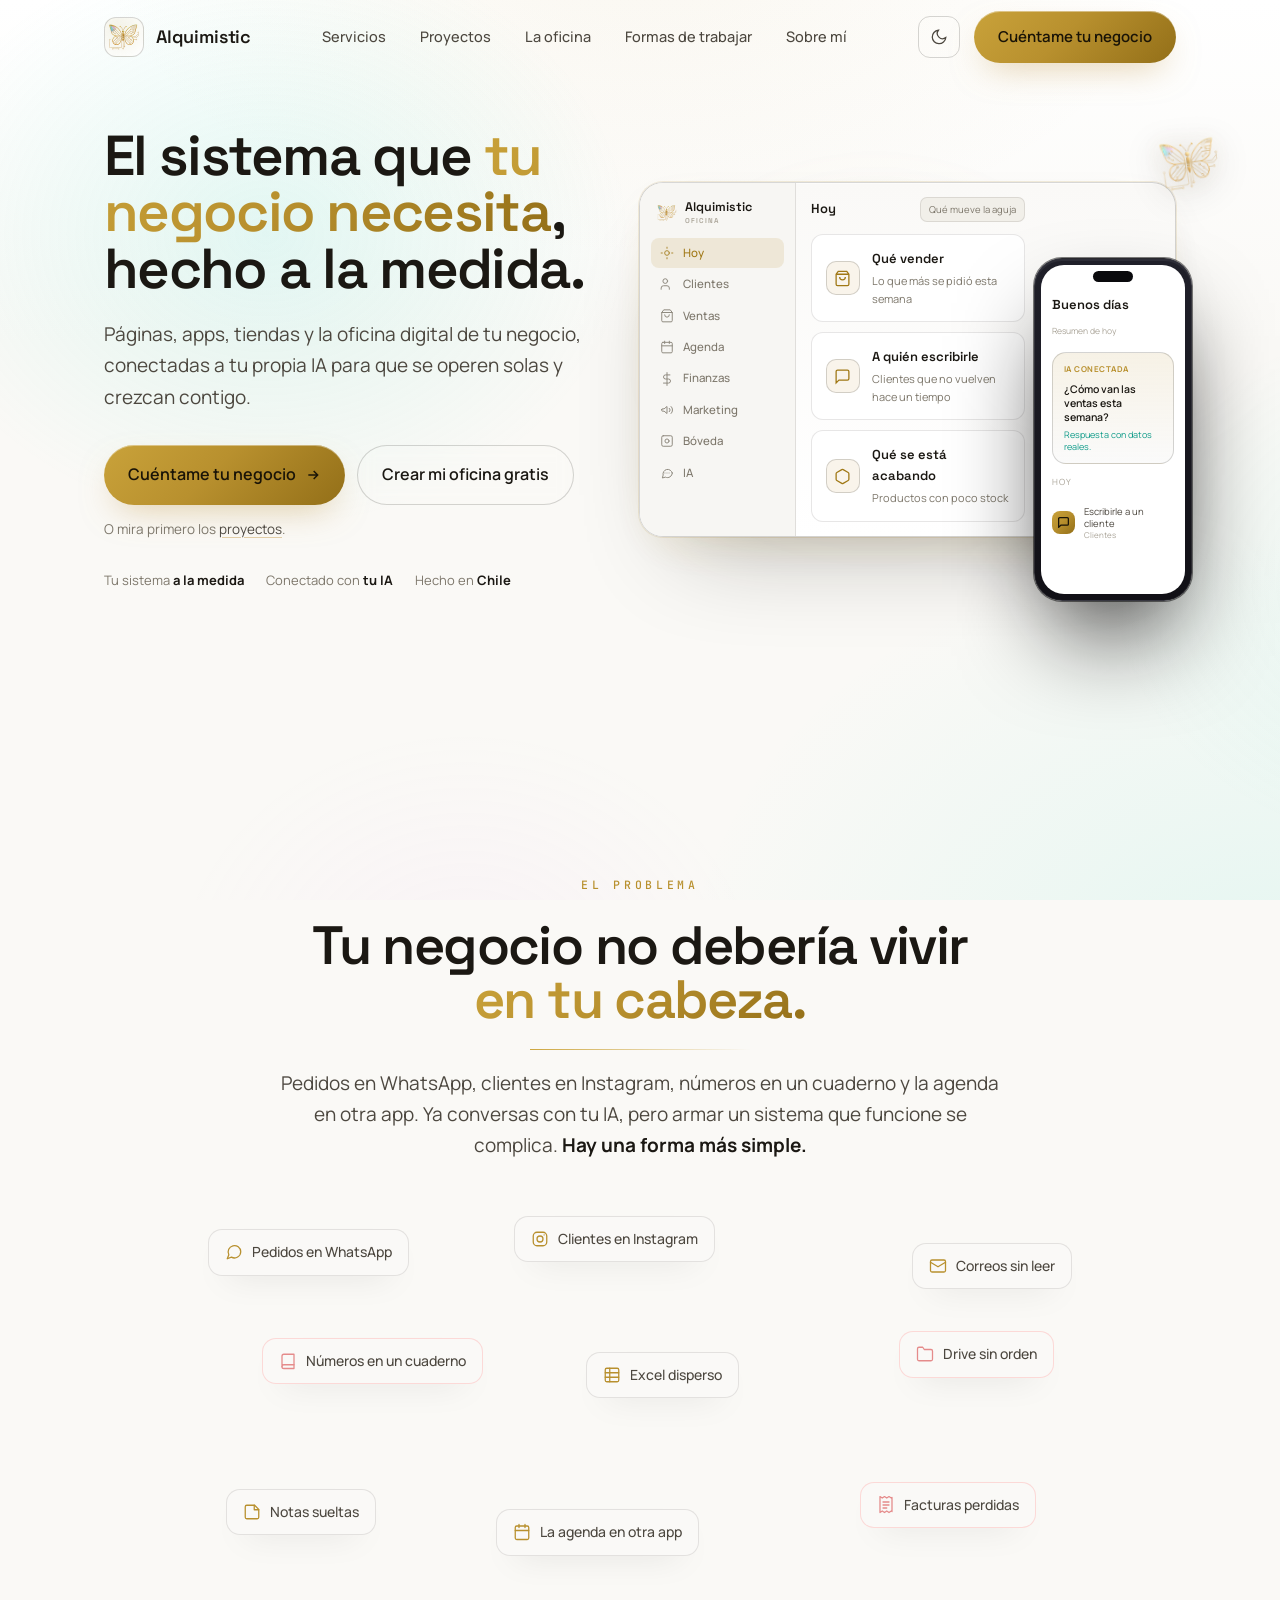
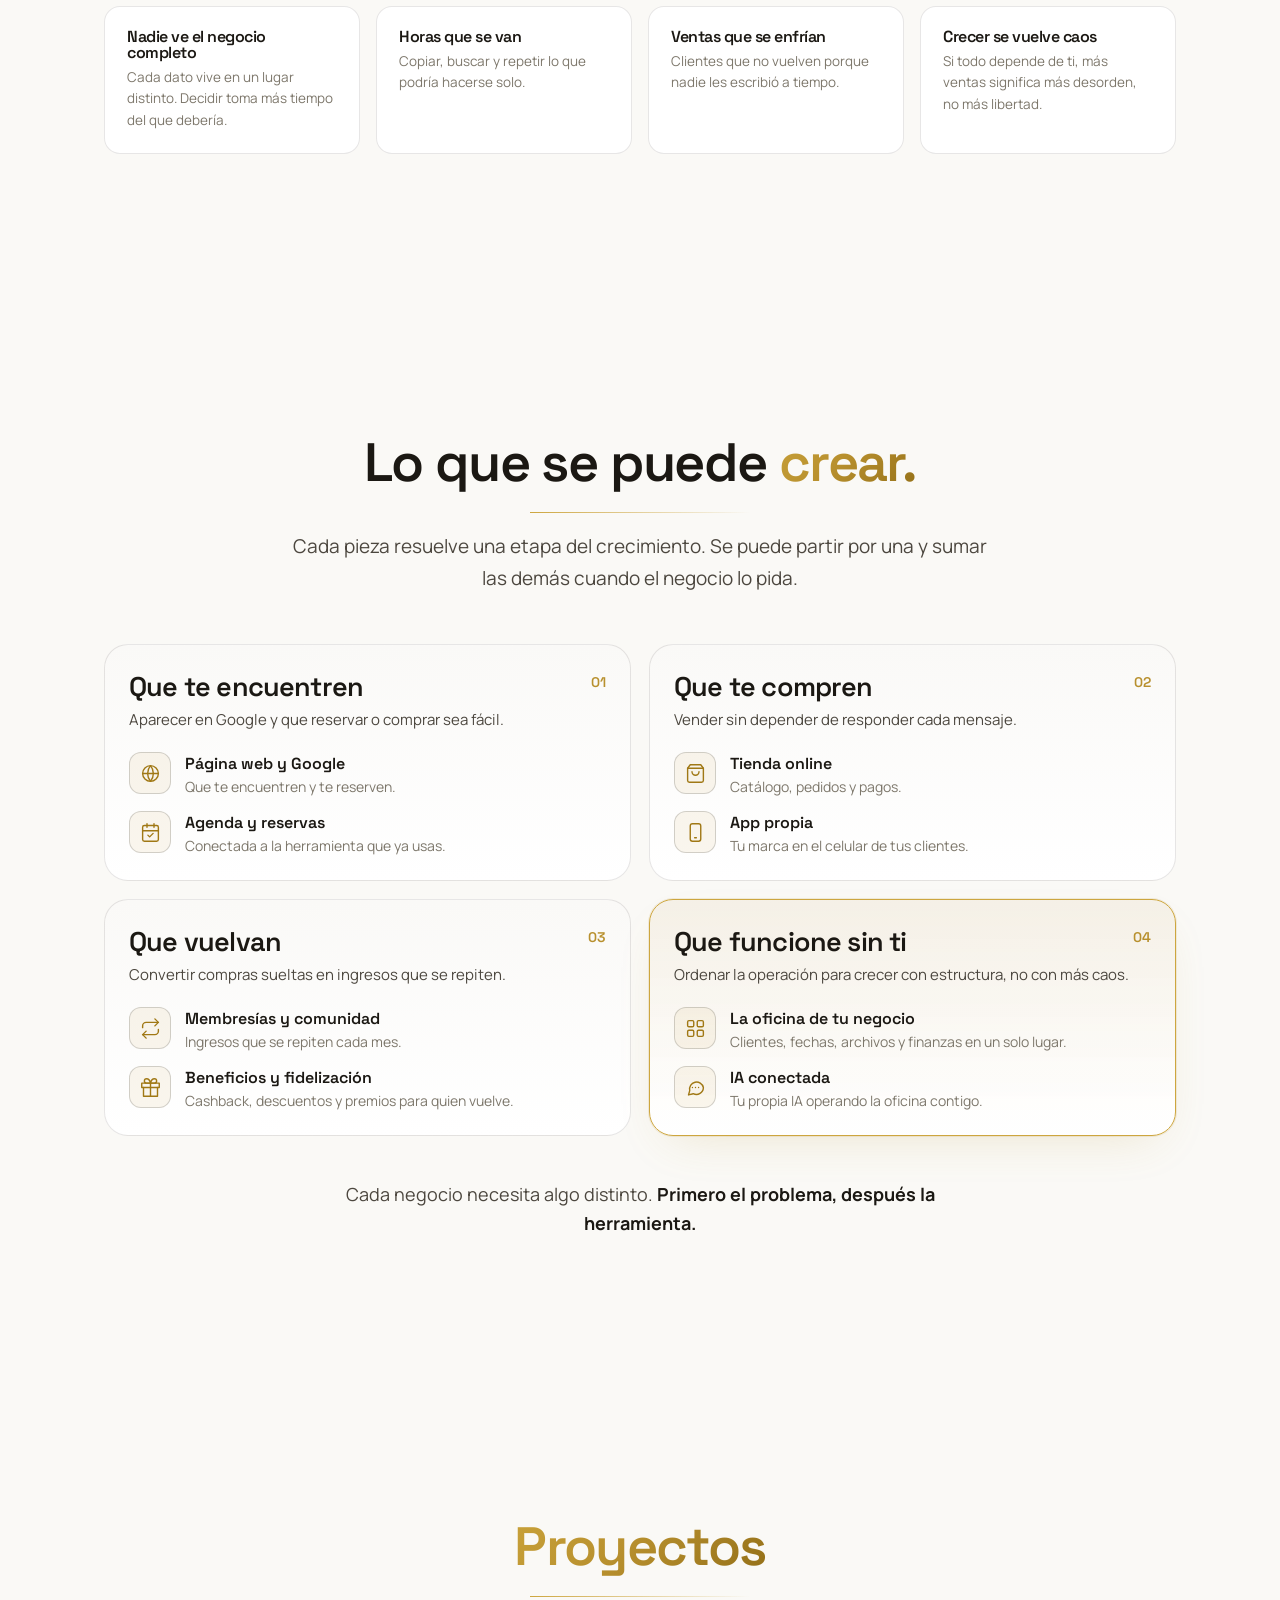
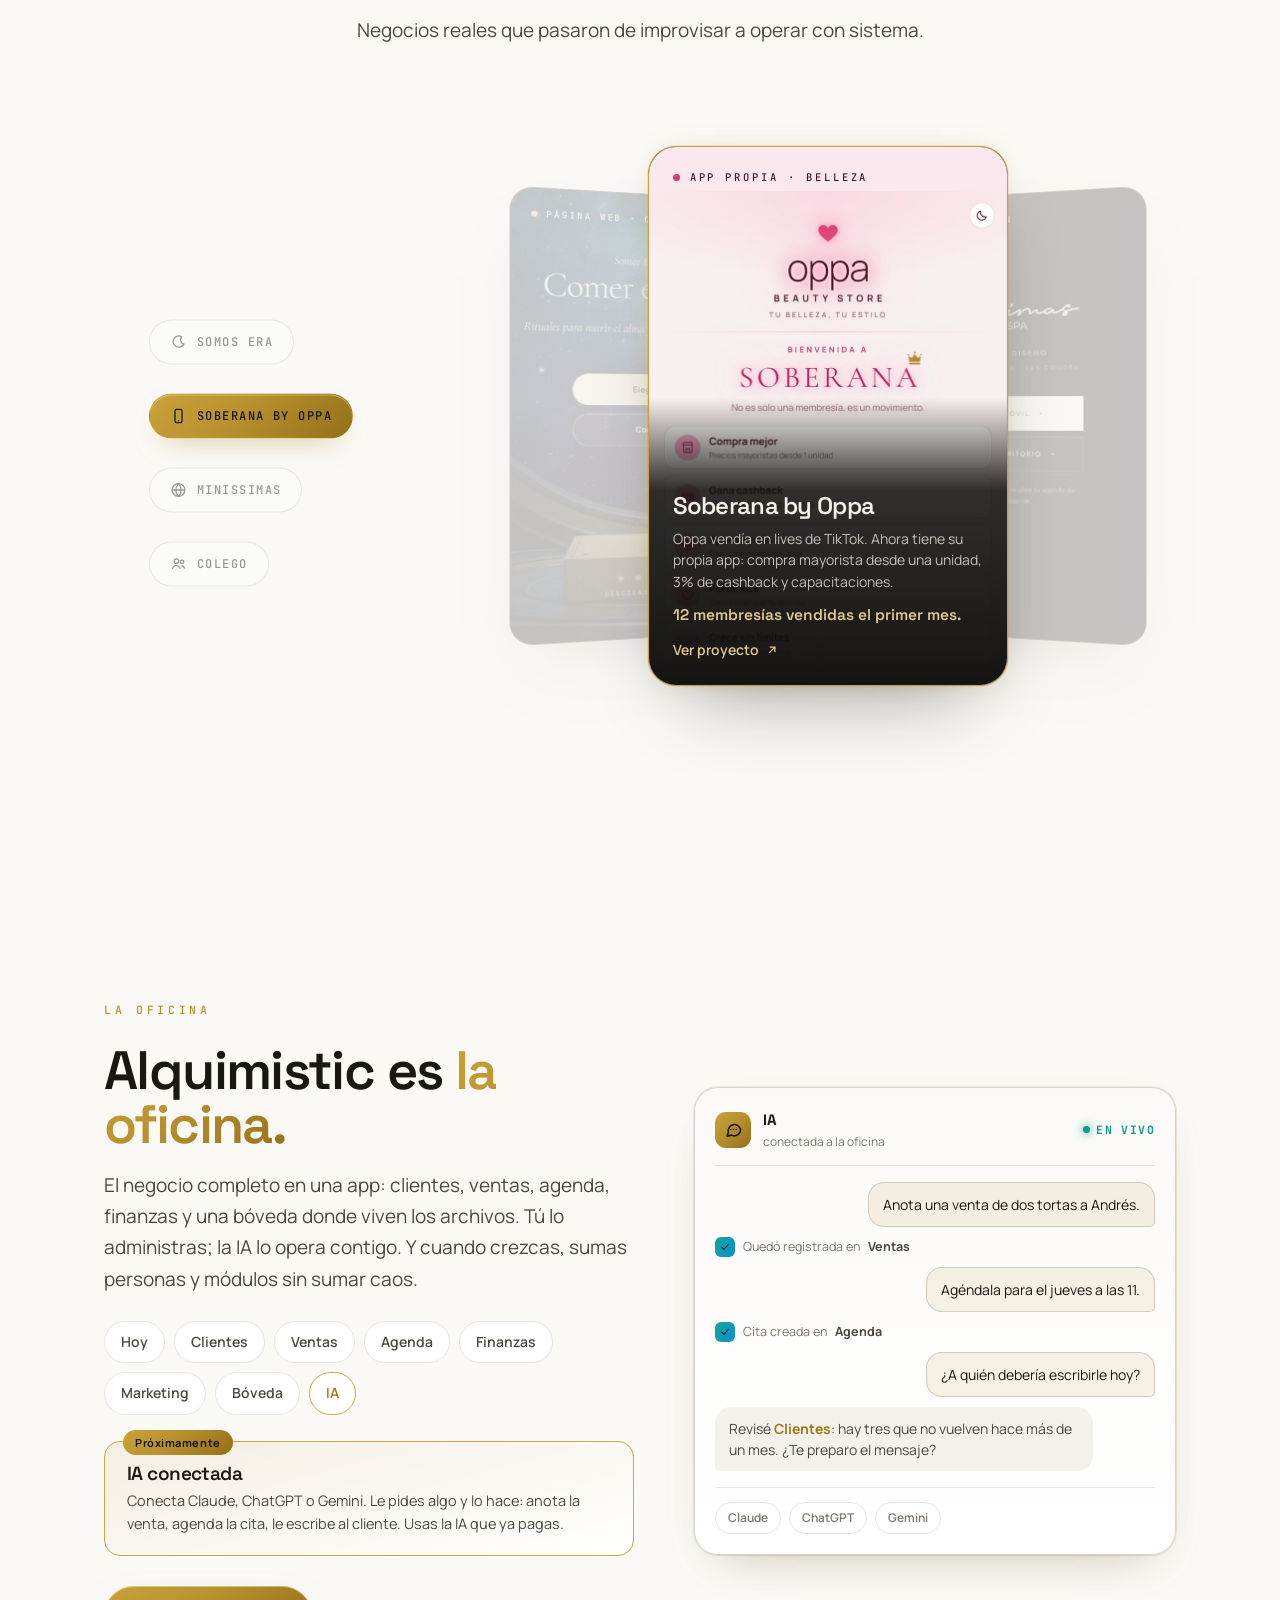
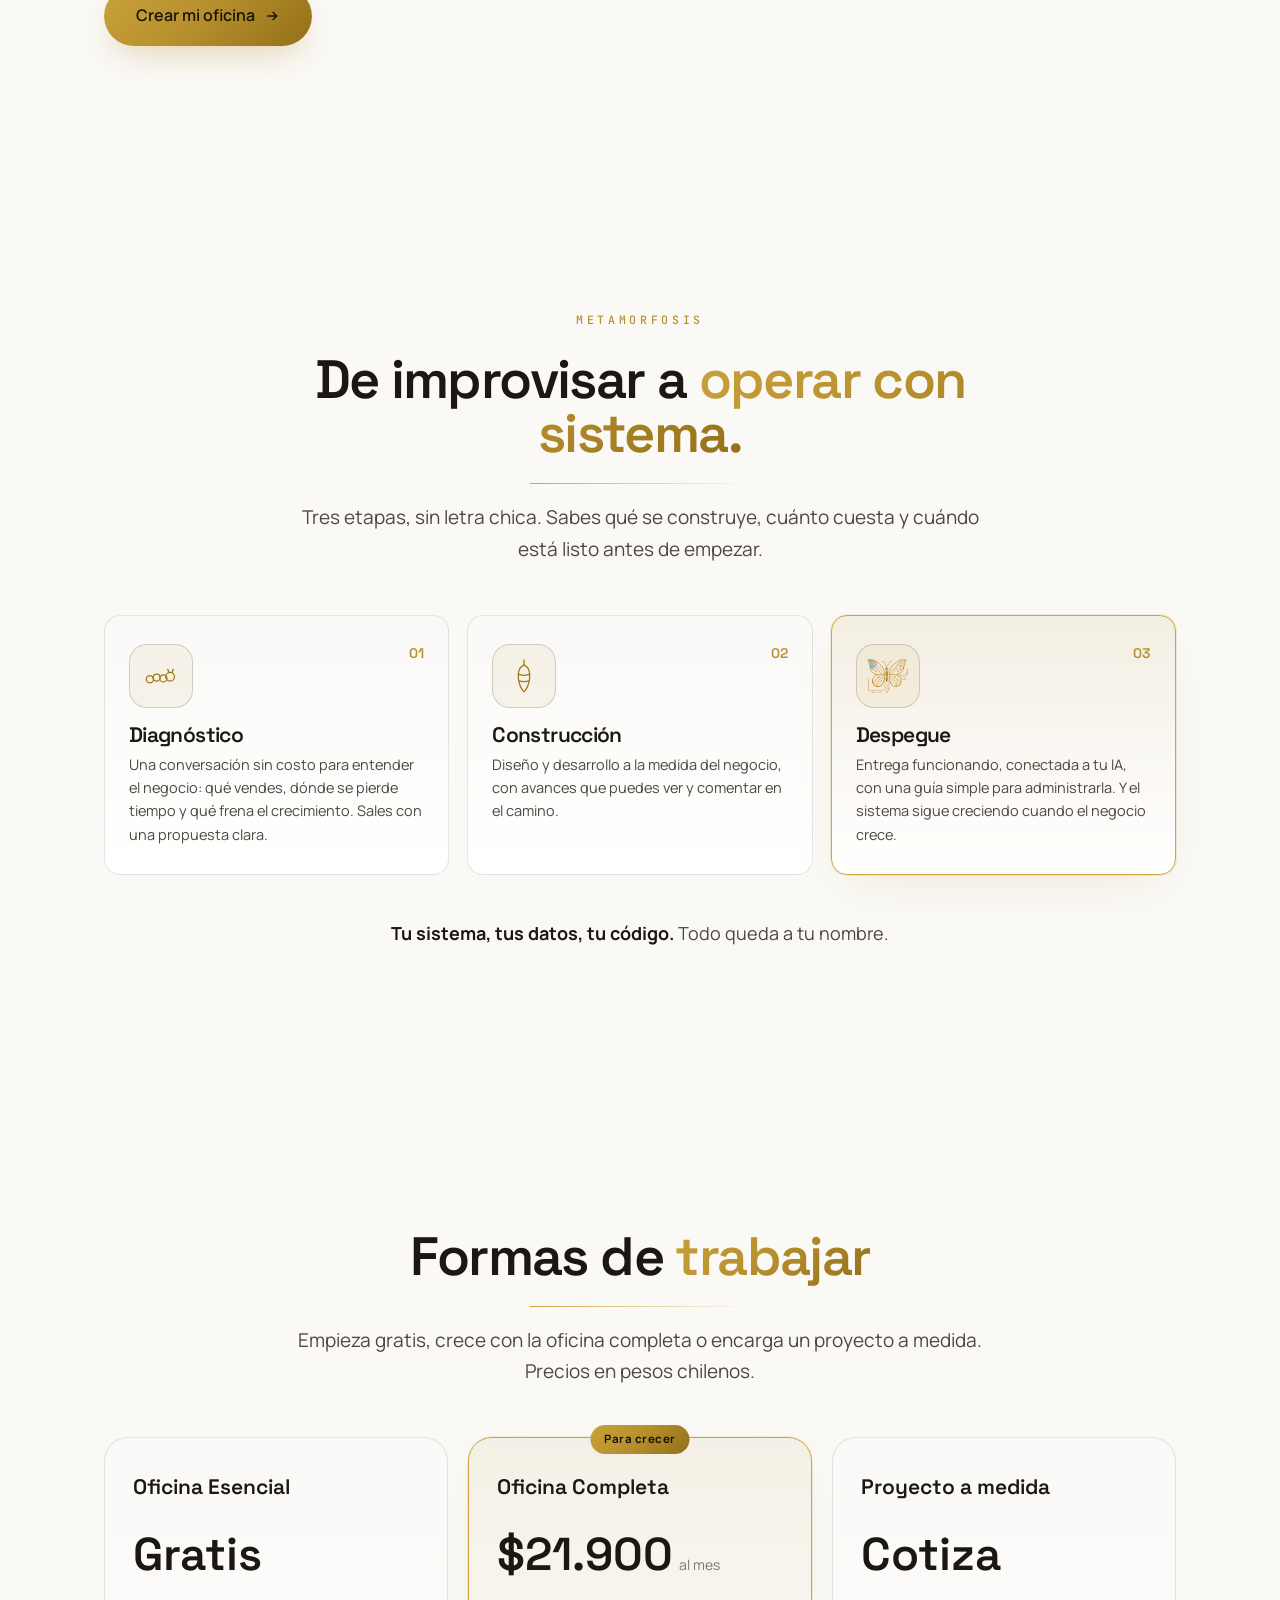
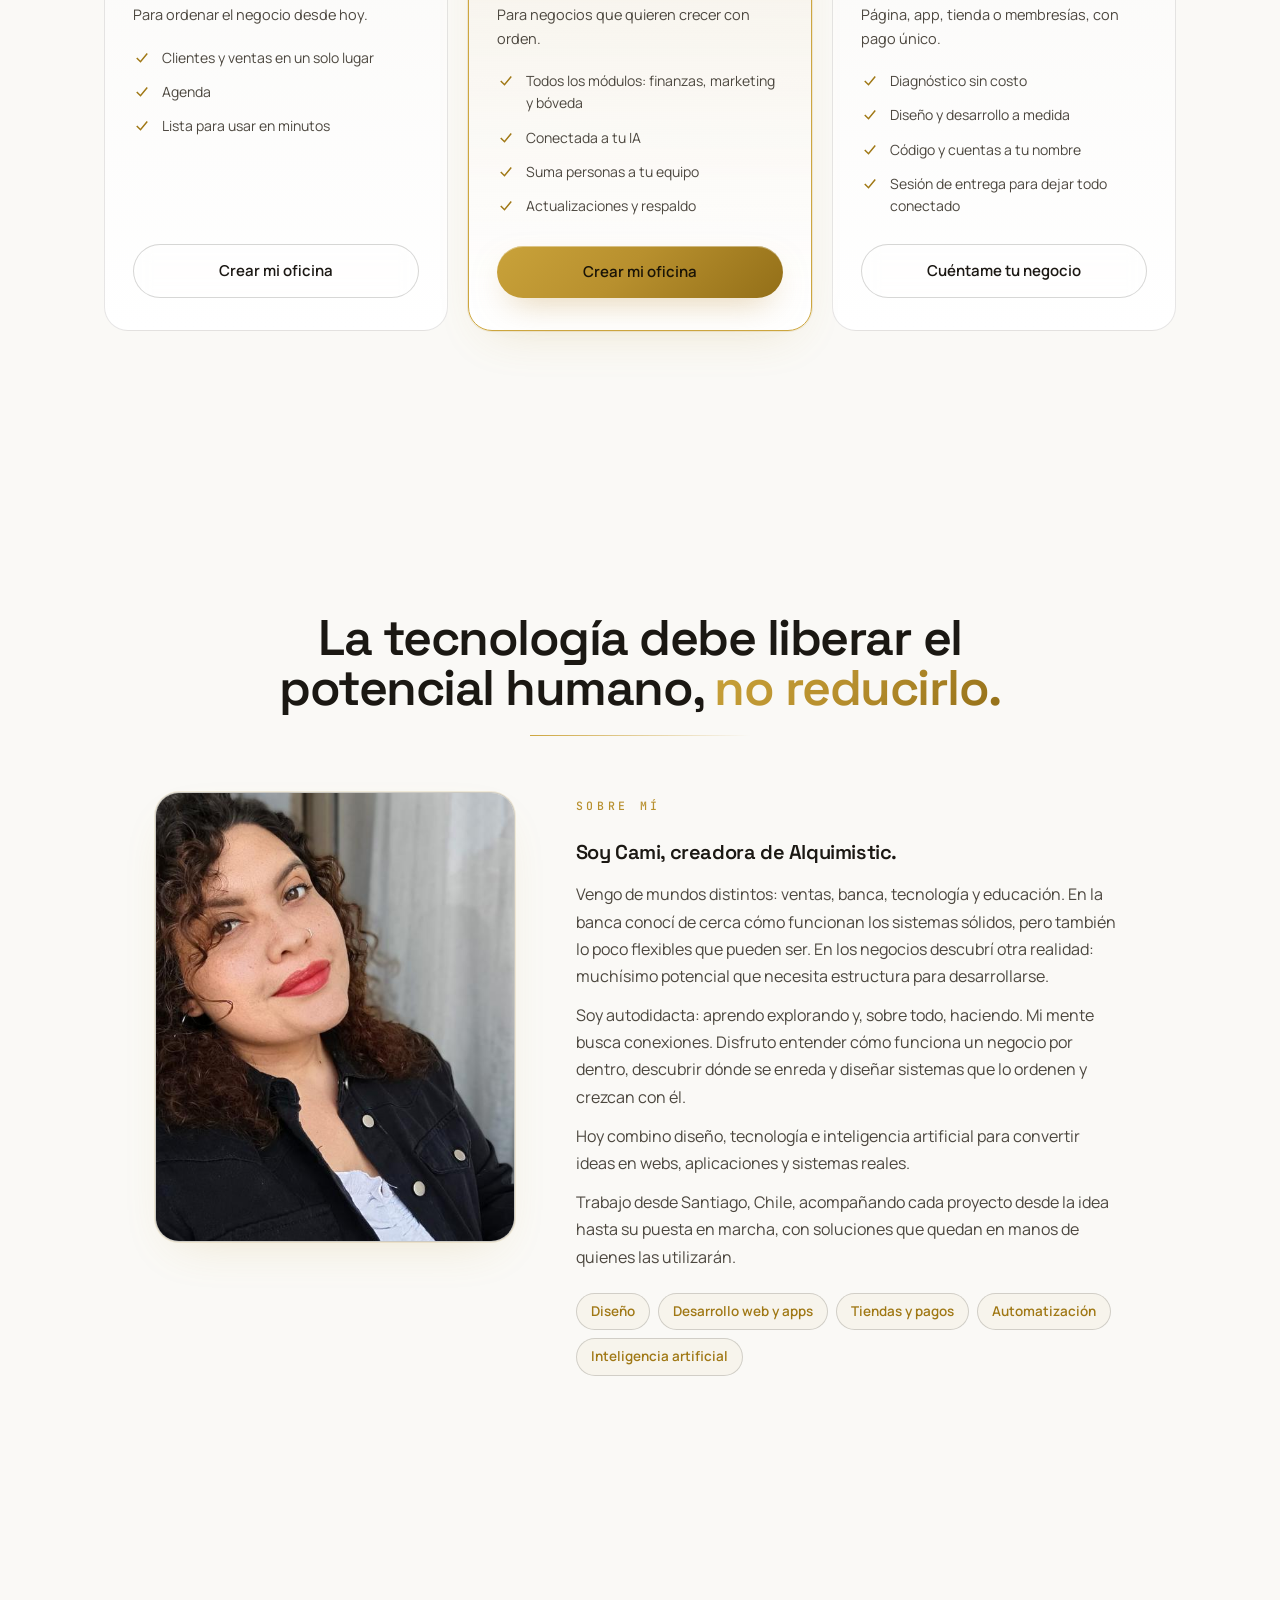
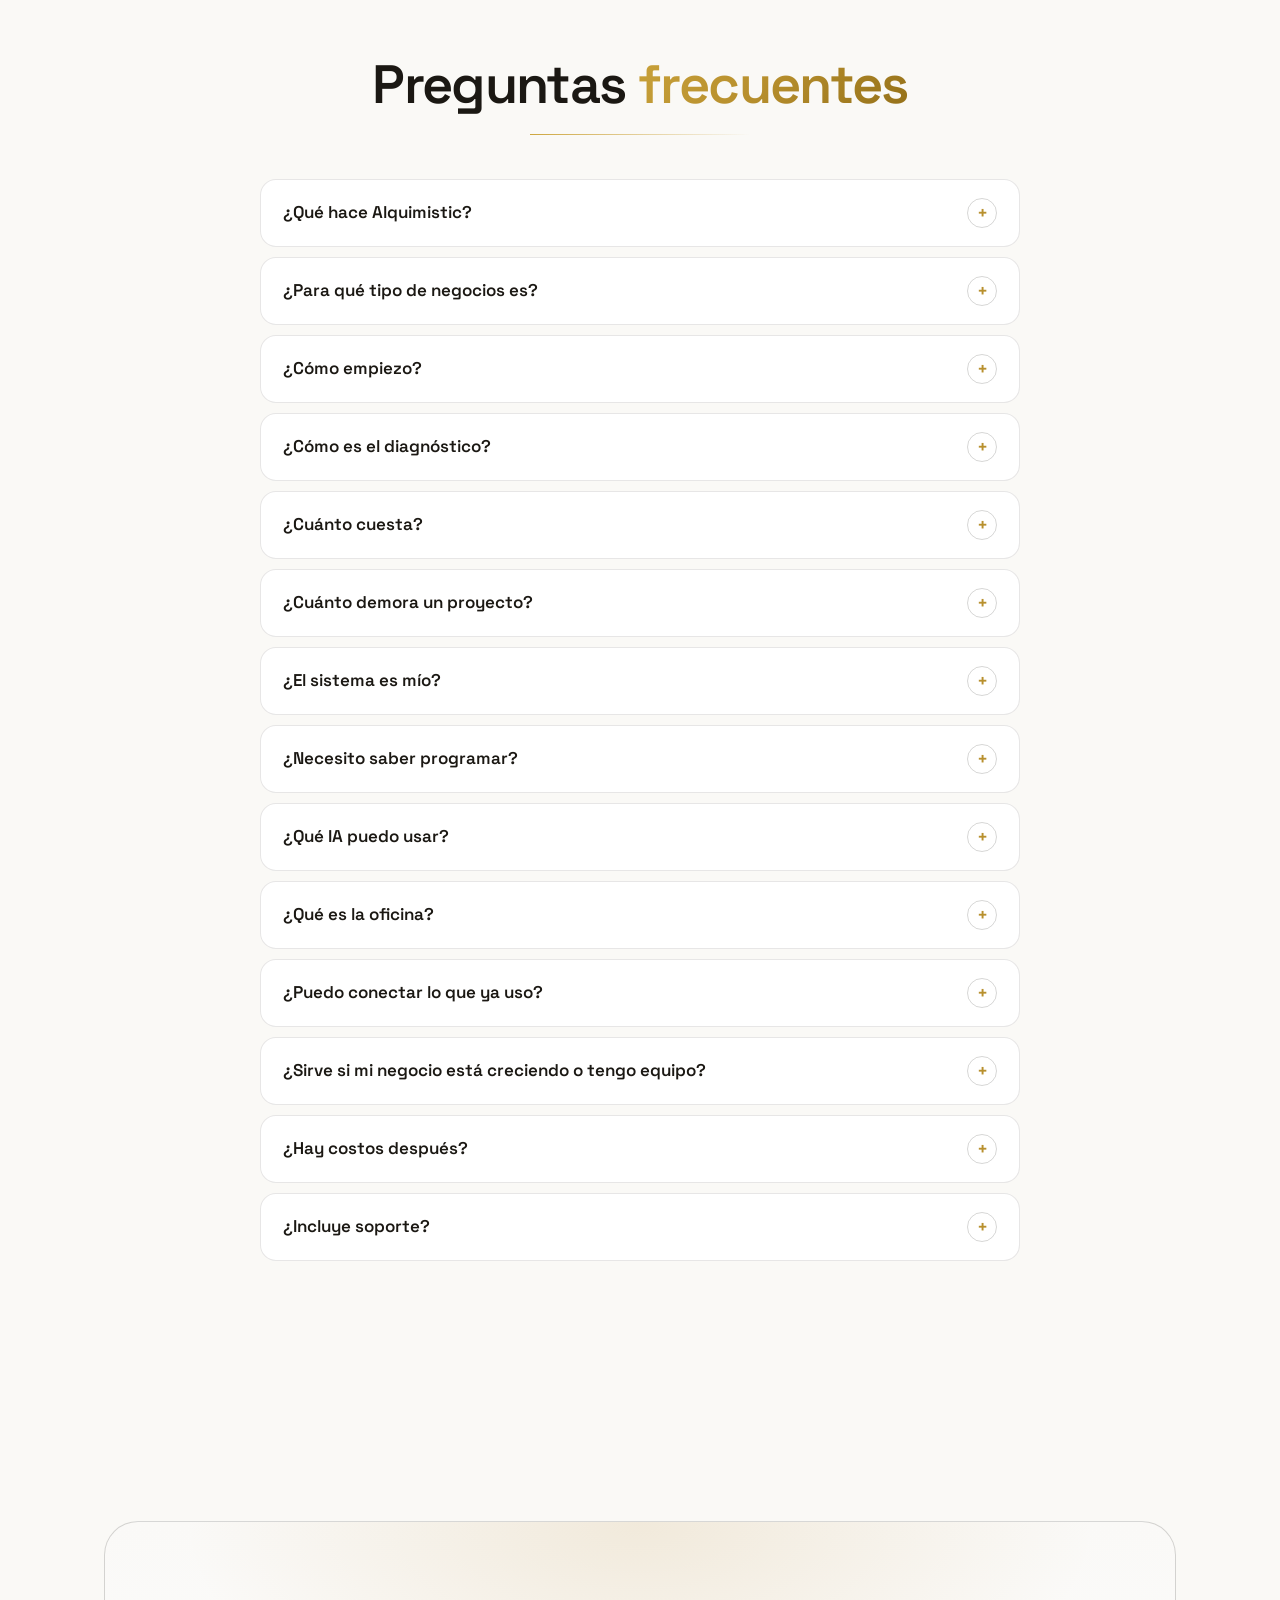
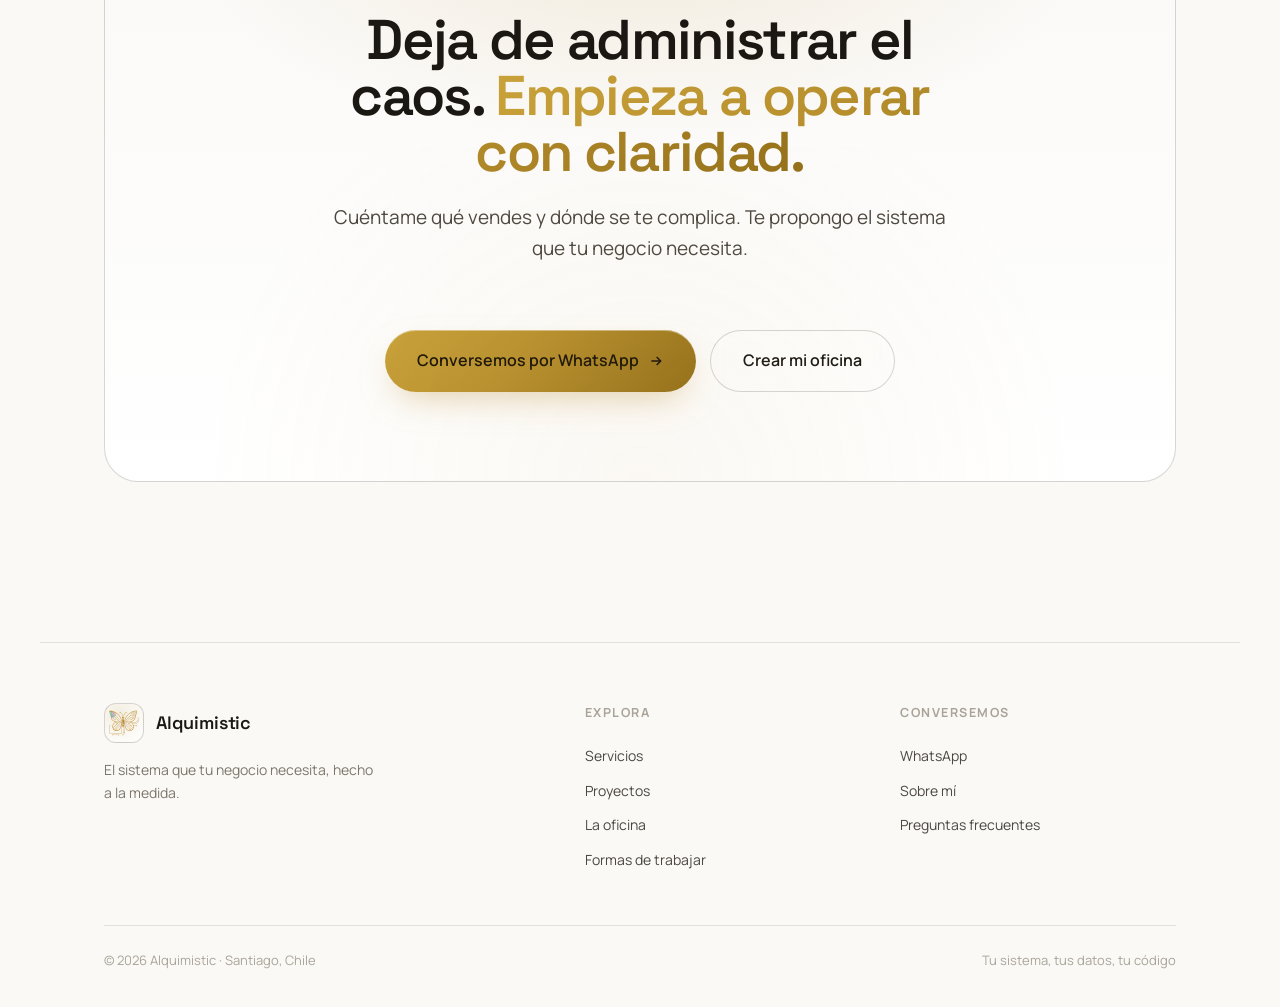
==== commit 53475877: "Sobre mí: «lo poco flexibles que pueden ser» y «sistemas que lo ordenen y crezcan con él» Co-Authore" ====
--- a/index.html
+++ b/index.html
@@ -624,8 +624,8 @@
       <span class="eyebrow" data-reveal><span class="dot"></span>Sobre mí</span>
       <div class="about-text" data-reveal data-delay="2">
         <p class="about-hi">Soy Cami, creadora de Alquimistic.</p>
-        <p>Vengo de mundos distintos: ventas, banca, tecnología y educación. En la banca conocí de cerca cómo funcionan los sistemas sólidos, pero también sus rigideces. En los negocios descubrí otra realidad: muchísimo potencial que necesita estructura para desarrollarse.</p>
-        <p>Soy autodidacta: aprendo explorando y, sobre todo, haciendo. Mi mente busca conexiones. Disfruto entender cómo funciona un negocio por dentro, descubrir dónde se enreda y diseñar sistemas que lo ordenen sin quitarle flexibilidad.</p>
+        <p>Vengo de mundos distintos: ventas, banca, tecnología y educación. En la banca conocí de cerca cómo funcionan los sistemas sólidos, pero también lo poco flexibles que pueden ser. En los negocios descubrí otra realidad: muchísimo potencial que necesita estructura para desarrollarse.</p>
+        <p>Soy autodidacta: aprendo explorando y, sobre todo, haciendo. Mi mente busca conexiones. Disfruto entender cómo funciona un negocio por dentro, descubrir dónde se enreda y diseñar sistemas que lo ordenen y crezcan con él.</p>
         <p>Hoy combino diseño, tecnología e inteligencia artificial para convertir ideas en webs, aplicaciones y sistemas reales.</p>
         <p>Trabajo desde Santiago, Chile, acompañando cada proyecto desde la idea hasta su puesta en marcha, con soluciones que quedan en manos de quienes las utilizarán.</p>
       </div>
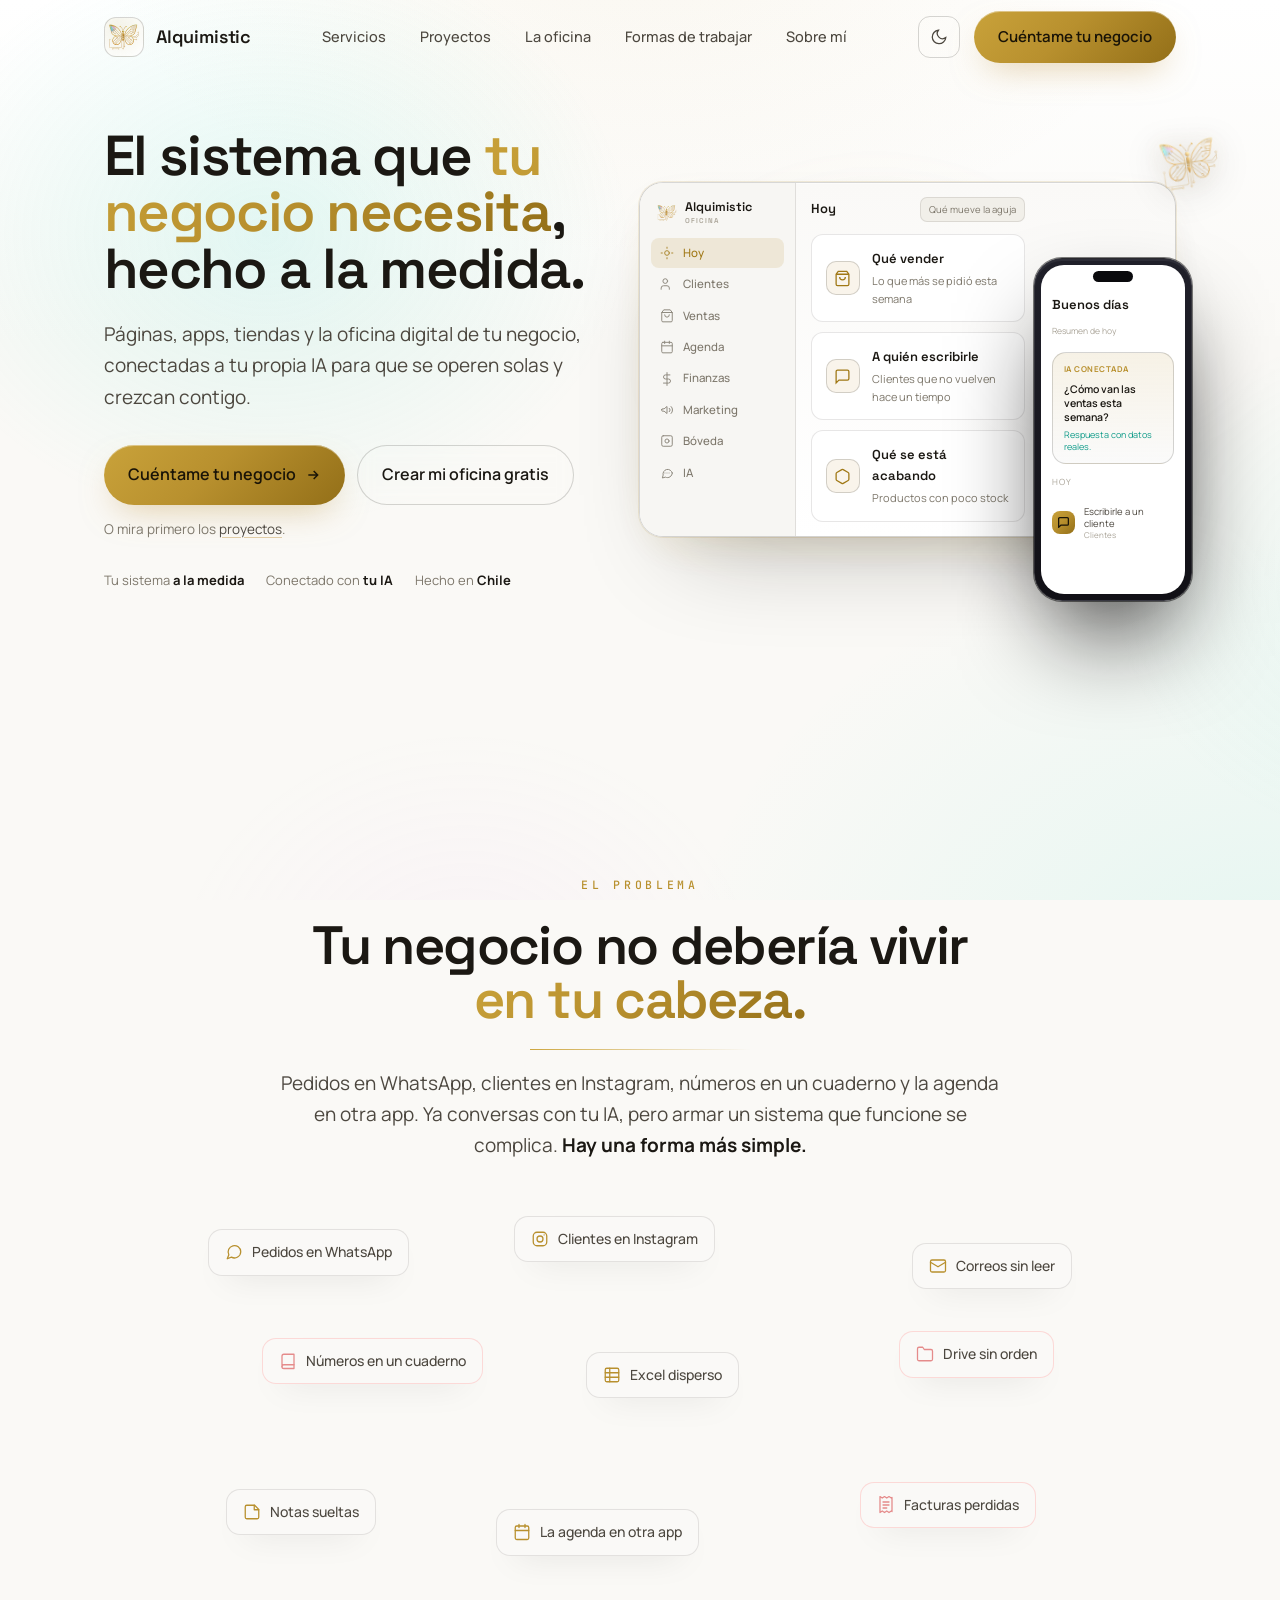
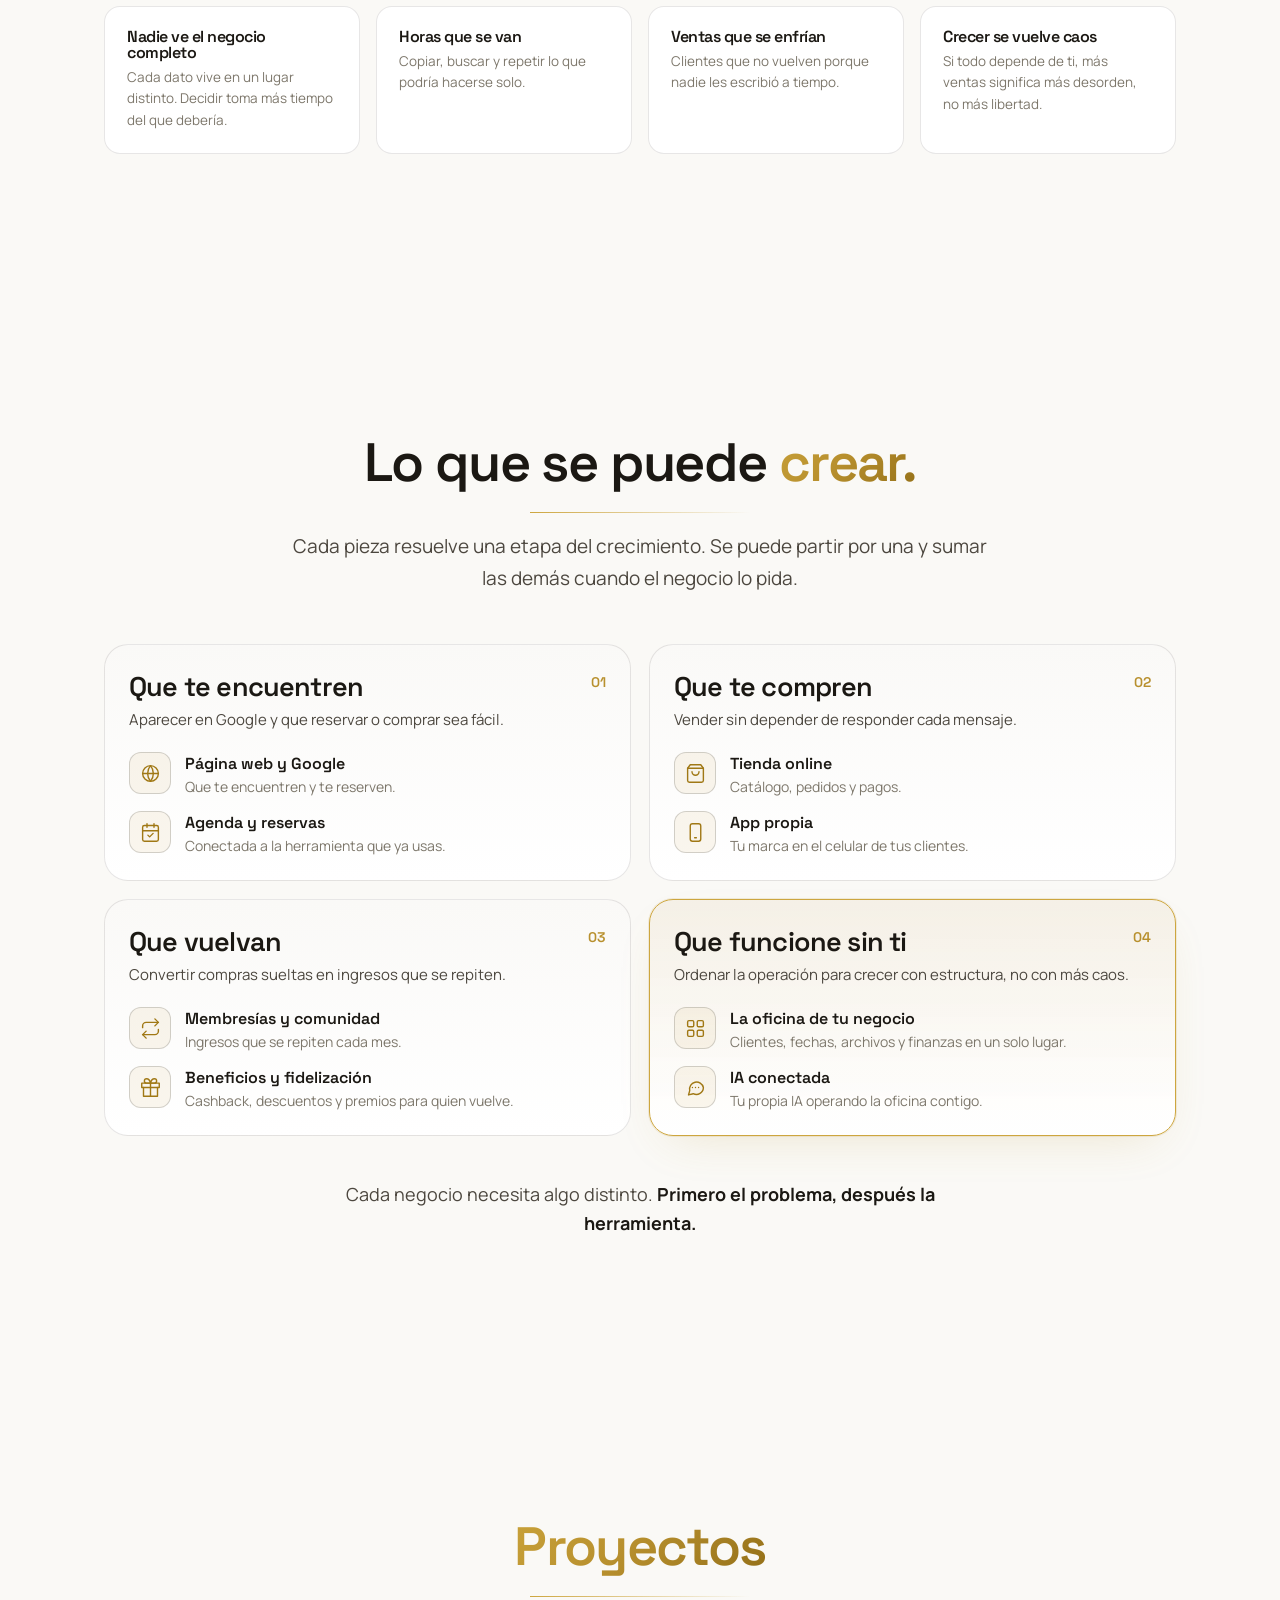
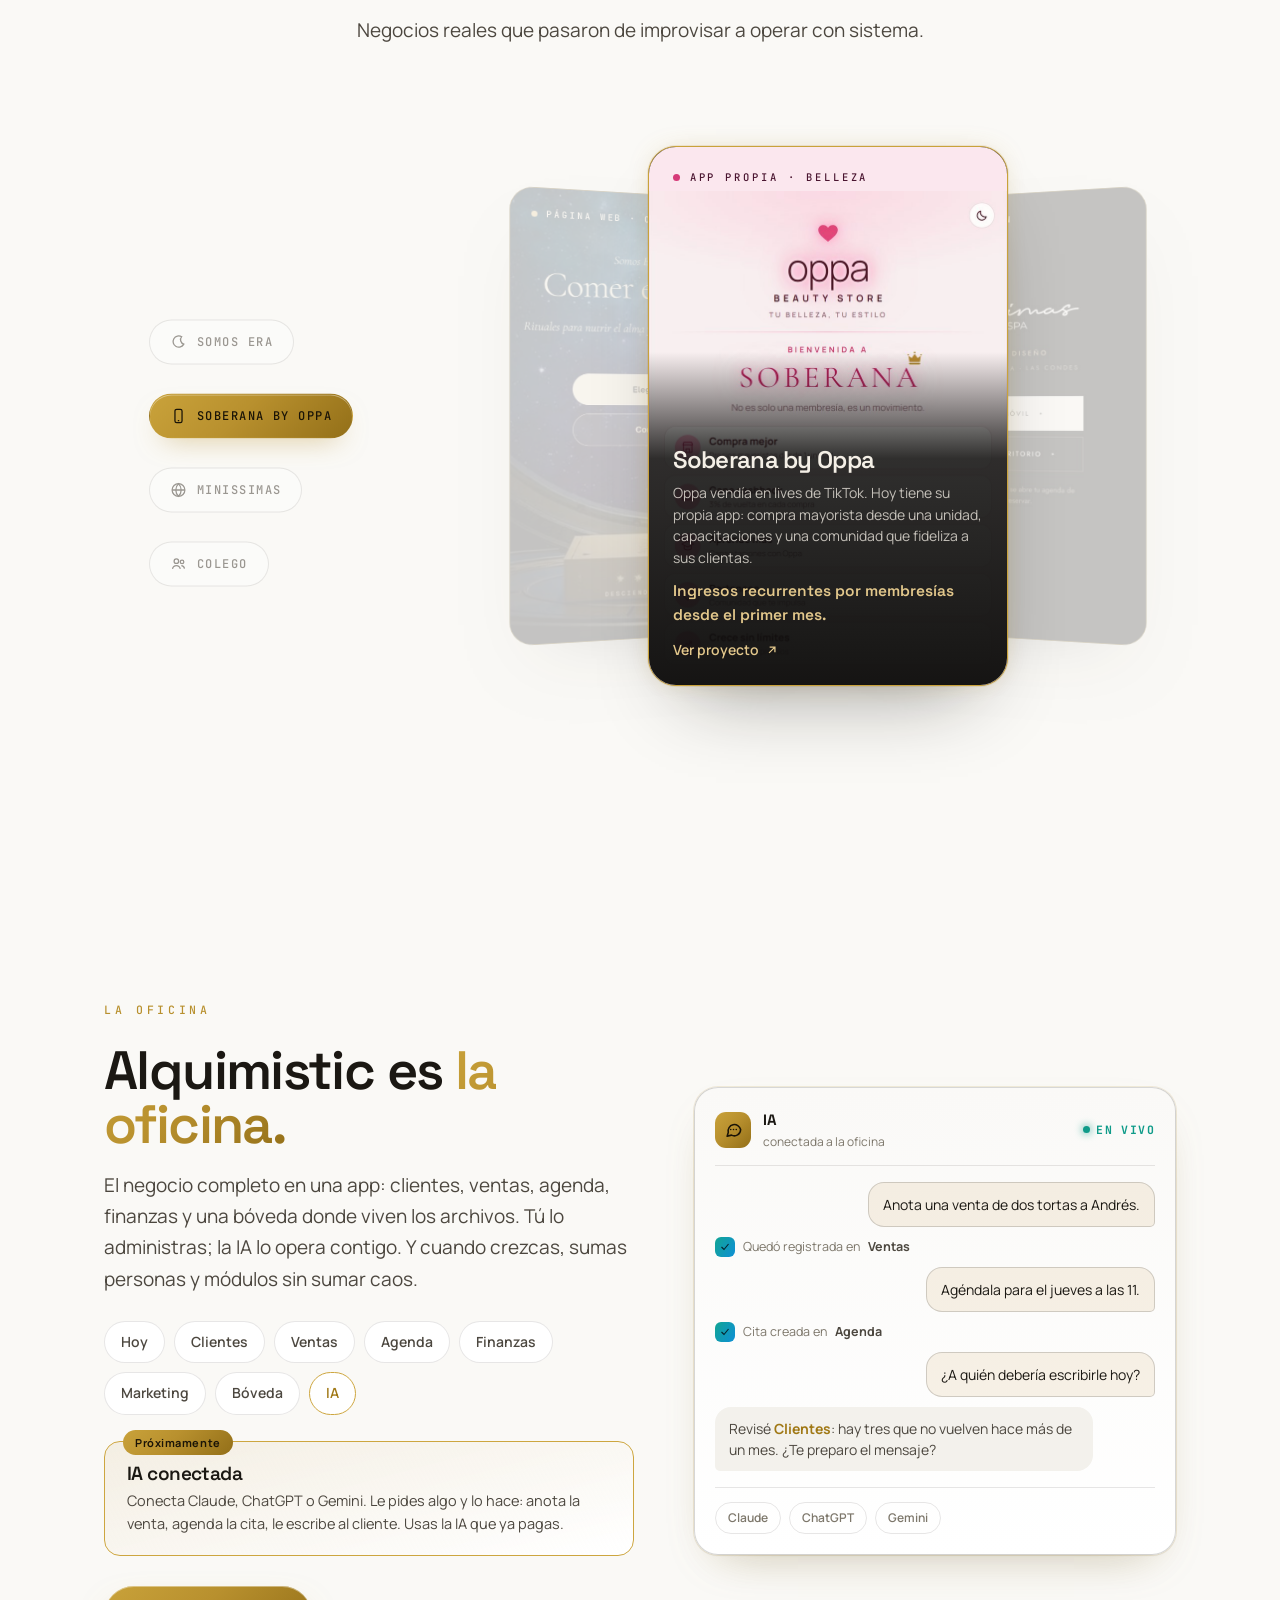
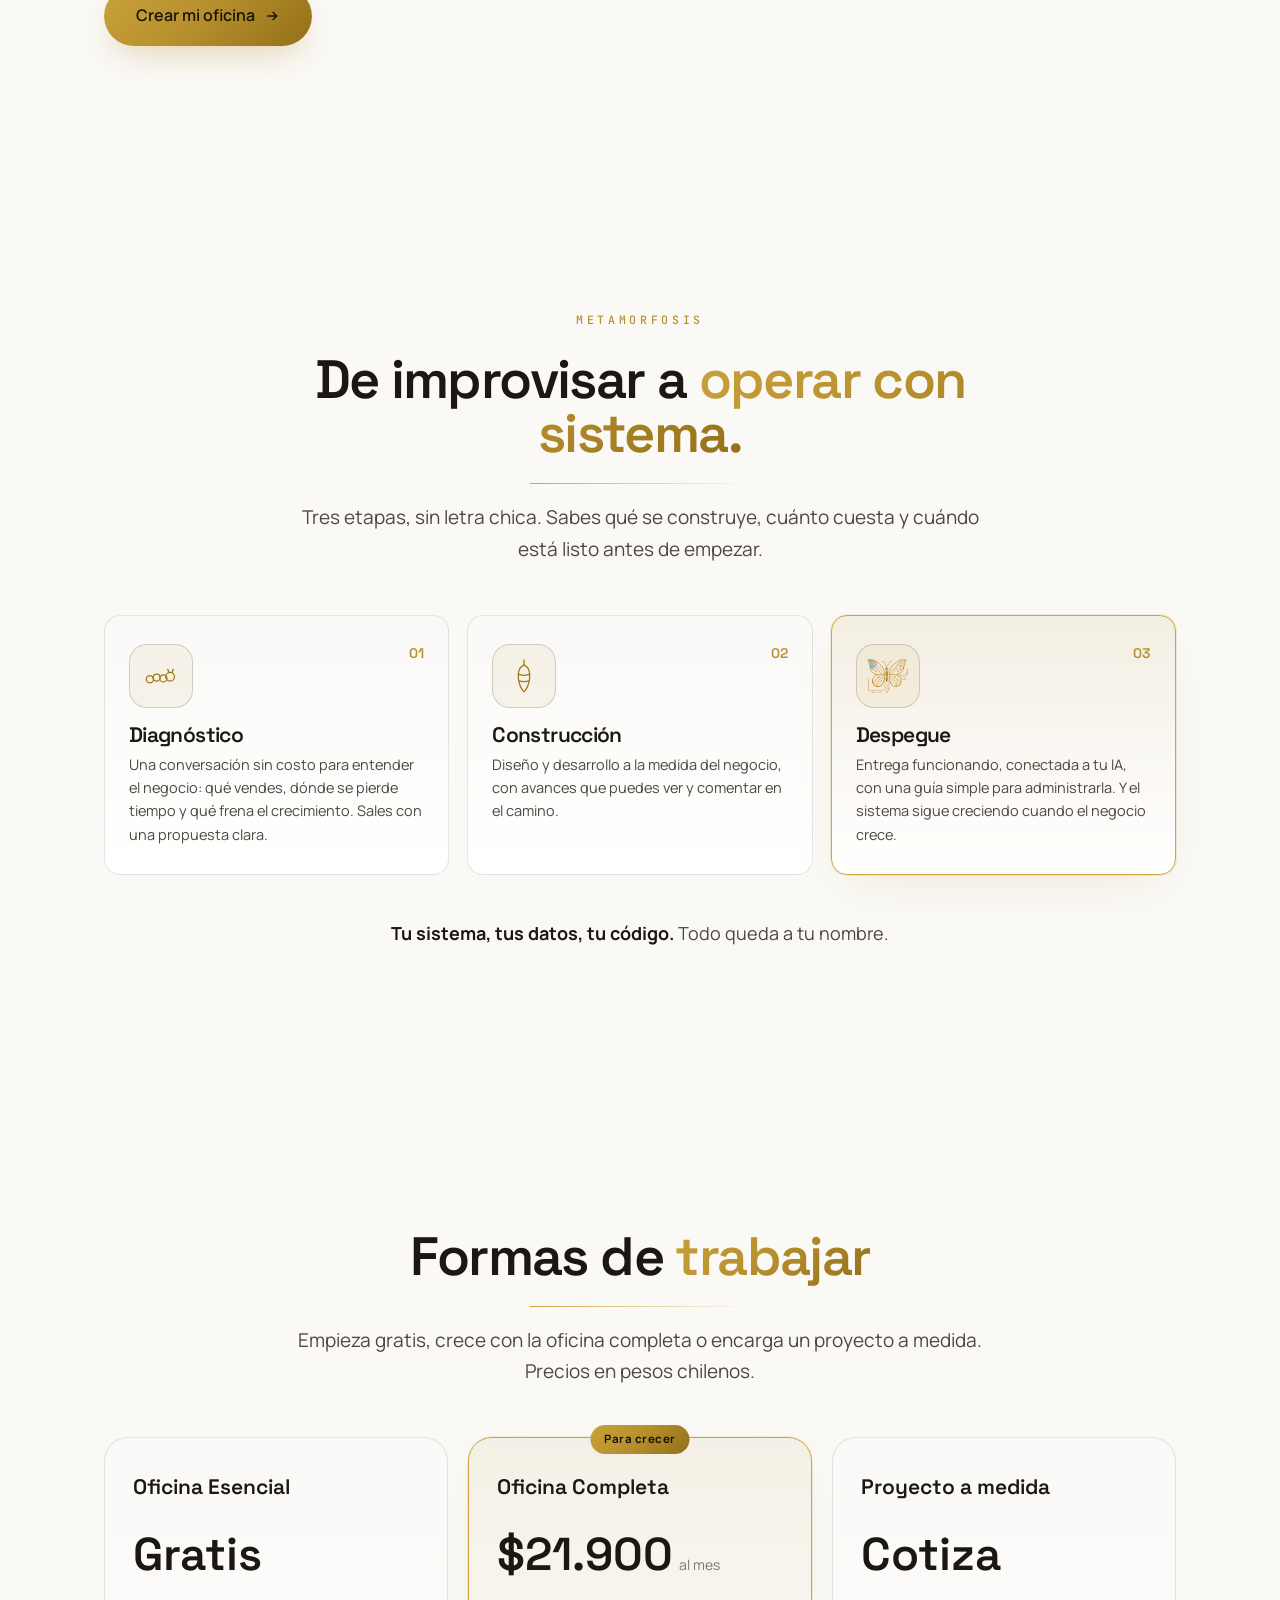
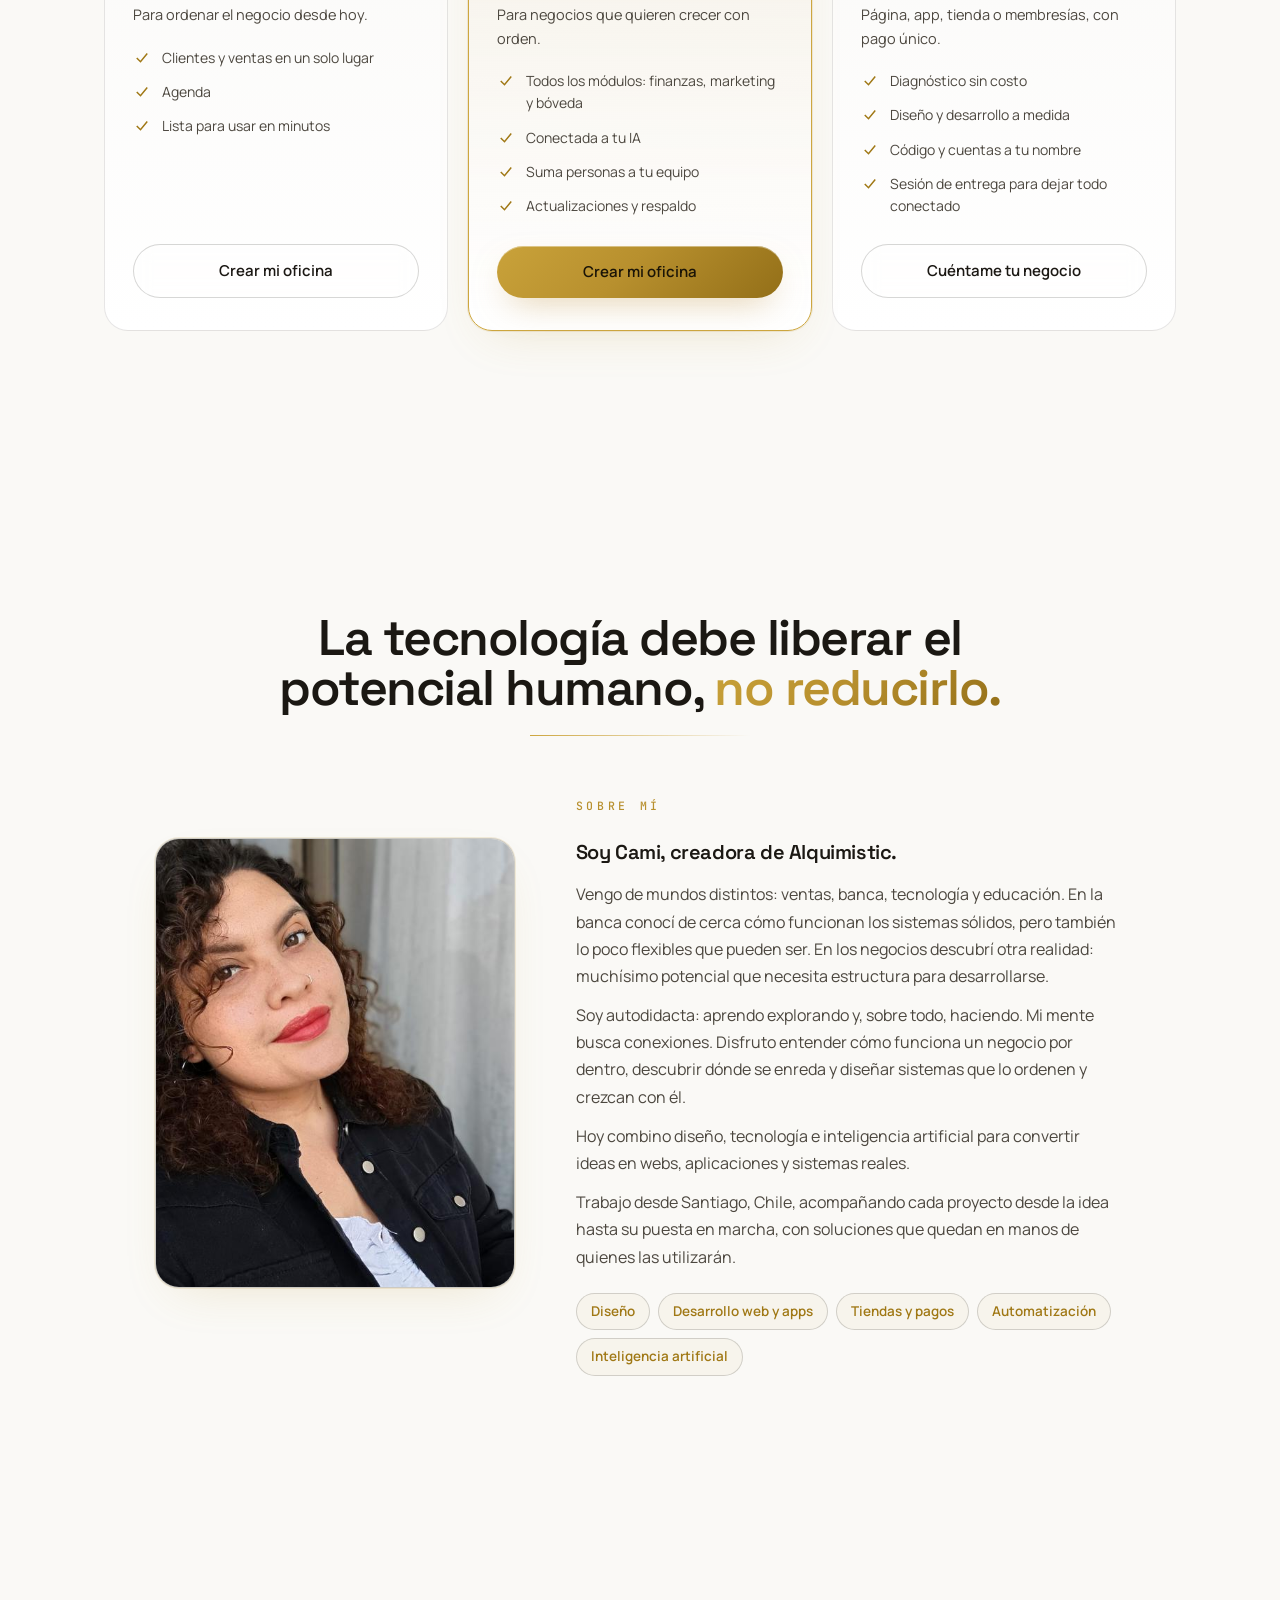
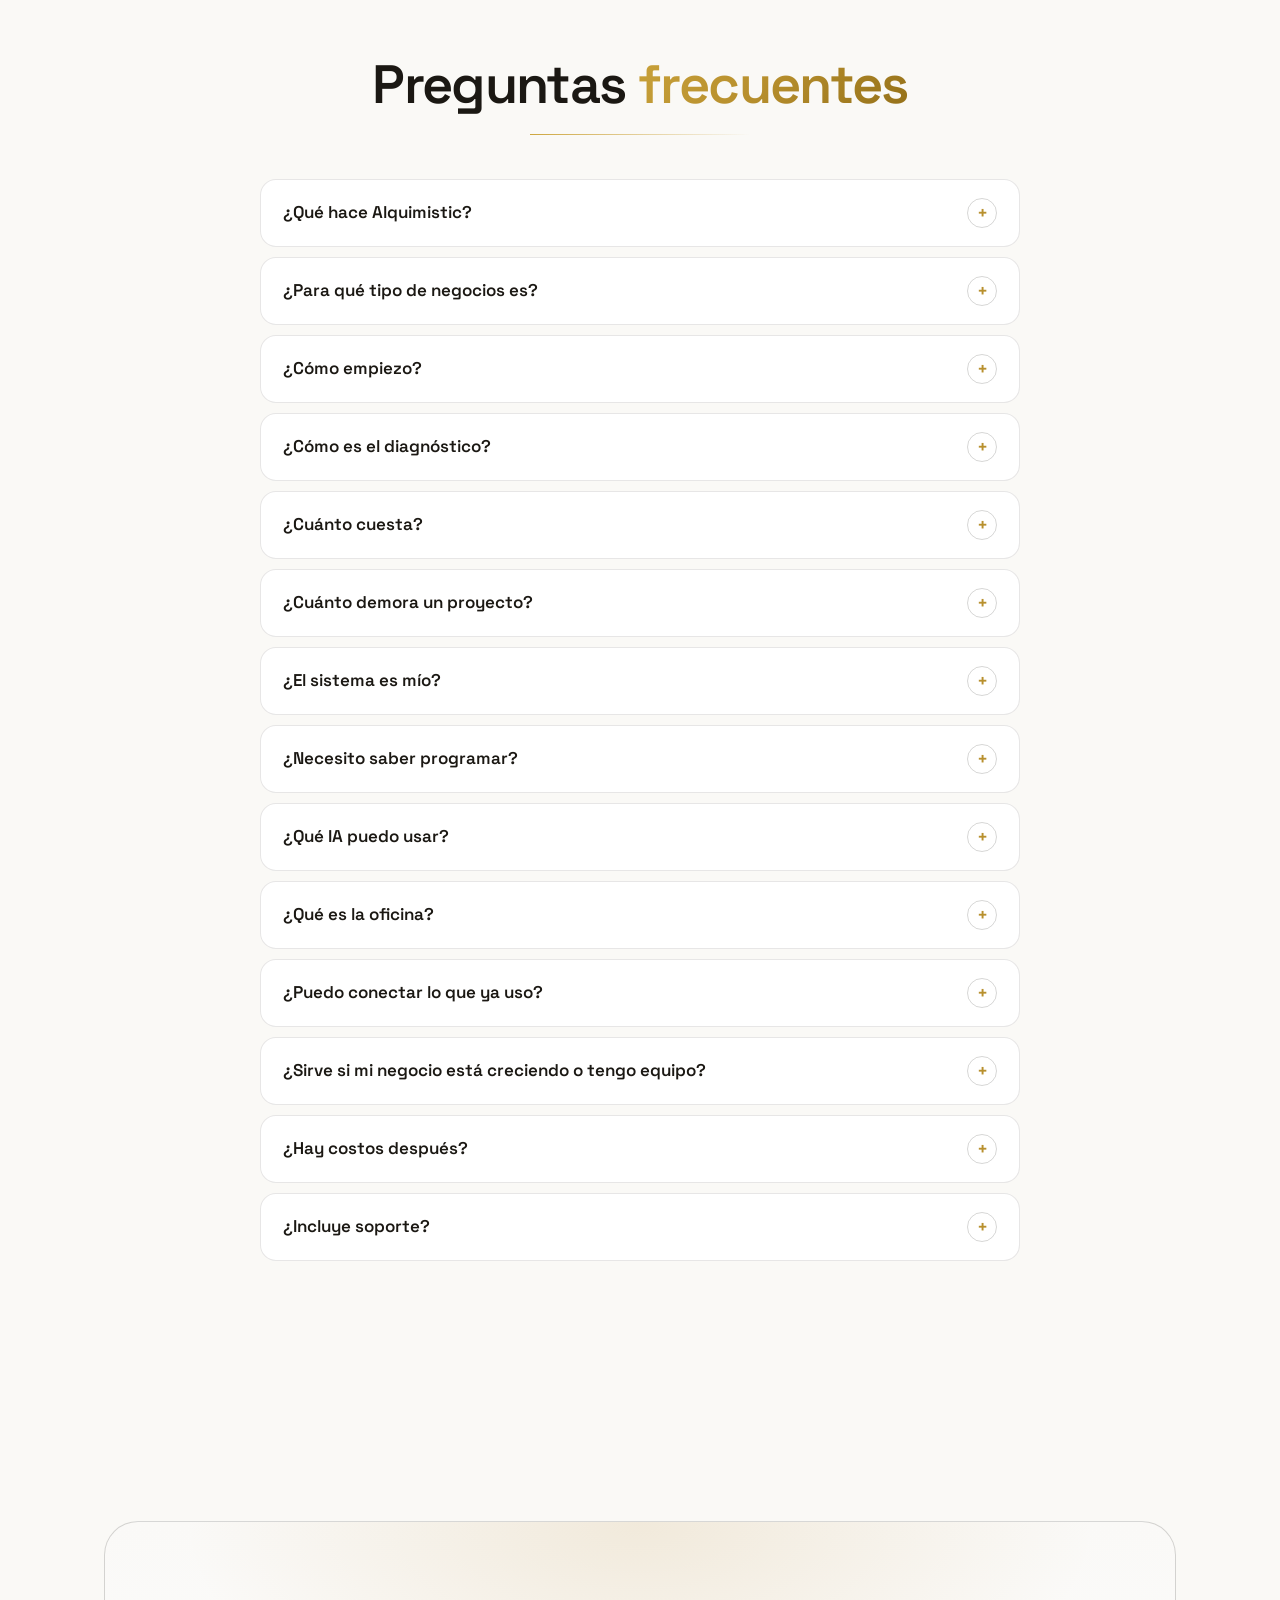
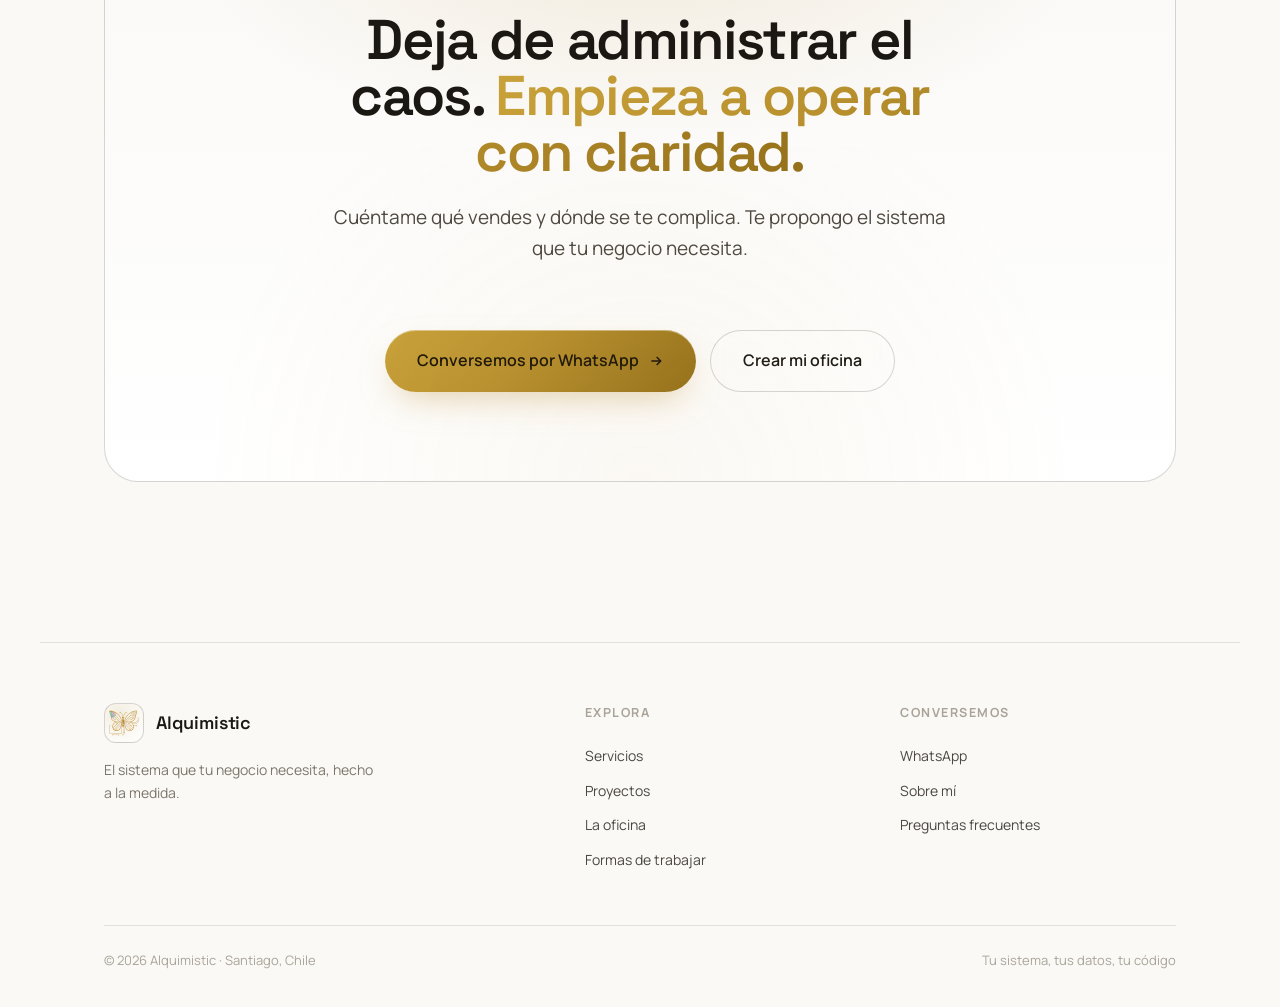
==== commit a17c7761: "Soberana: sin cashback ni número de membresías; resultado = ingresos recurrentes desde el primer mes" ====
--- a/index.html
+++ b/index.html
@@ -431,8 +431,8 @@
         <span class="pc-live"><i></i>App propia · Belleza</span>
         <div class="pc-info">
           <h3>Soberana by Oppa</h3>
-          <p>Oppa vendía en lives de TikTok. Ahora tiene su propia app: compra mayorista desde una unidad, 3% de cashback y capacitaciones.</p>
-          <p class="pc-result">12 membresías vendidas el primer mes.</p>
+          <p>Oppa vendía en lives de TikTok. Hoy tiene su propia app: compra mayorista desde una unidad, capacitaciones y una comunidad que fideliza a sus clientas.</p>
+          <p class="pc-result">Ingresos recurrentes por membresías desde el primer mes.</p>
           <a class="pc-link" href="https://www.oppasoberana.cl" target="_blank" rel="noopener">Ver proyecto <svg width="14" height="14" viewBox="0 0 24 24" fill="none" stroke="currentColor" stroke-width="2.2"><path d="M7 17L17 7M8 7h9v9"/></svg></a>
         </div>
       </article>
--- a/styles-portafolio.css
+++ b/styles-portafolio.css
@@ -369,6 +369,8 @@
 .about-head .h2 { font-size: clamp(30px, 4.4vw, 50px); }
 #sobre-mi .about { align-items: start; }
 #sobre-mi .about-text { margin-top: 18px; }
+/* En escritorio la foto parte a la altura de «Soy Cami…», no de la etiqueta */
+@media (min-width: 820px) { #sobre-mi .about-photo { margin-top: 46px; } }
 .about-text { display: flex; flex-direction: column; gap: 12px; max-width: 54ch; }
 .about-text p { font-size: 16px; line-height: 1.7; color: var(--text-2); }
 .about-text .about-hi { font-family: var(--font-display); font-size: 20px; font-weight: 600; color: var(--text); letter-spacing: -.02em; }
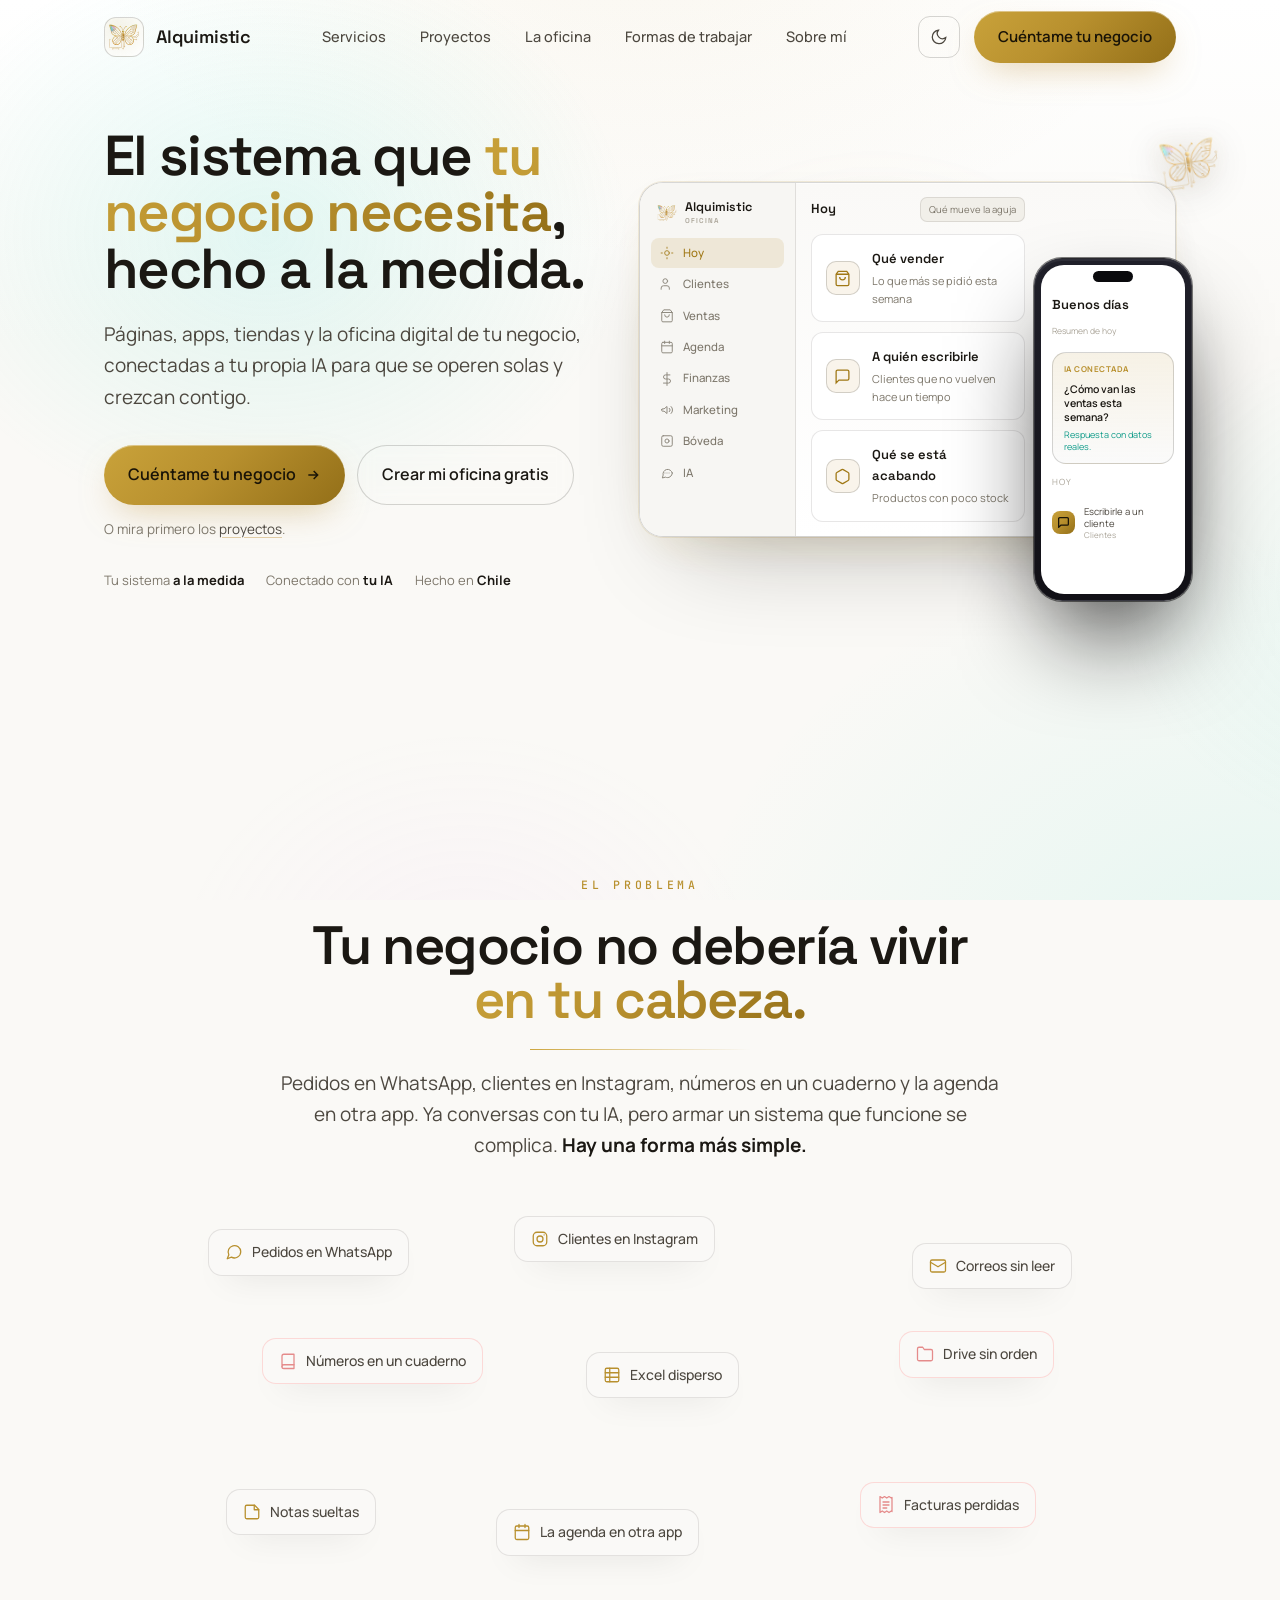
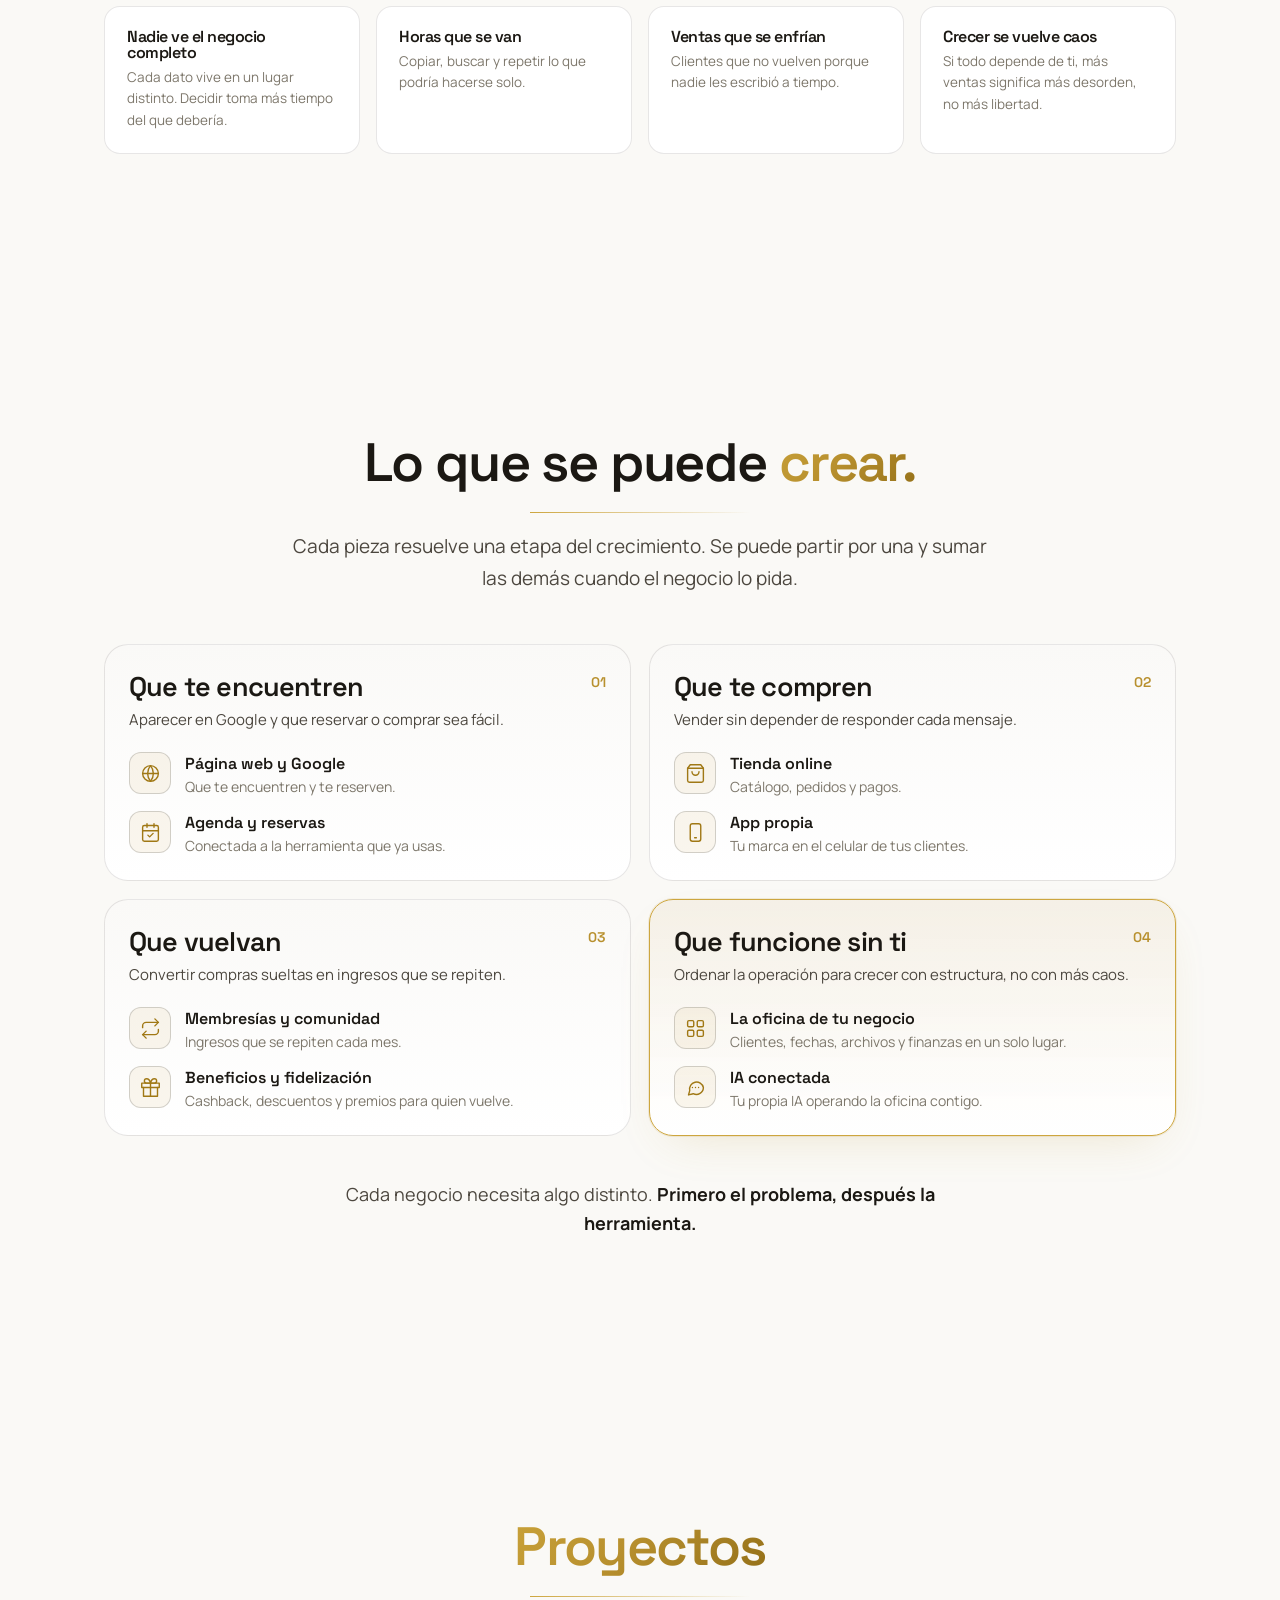
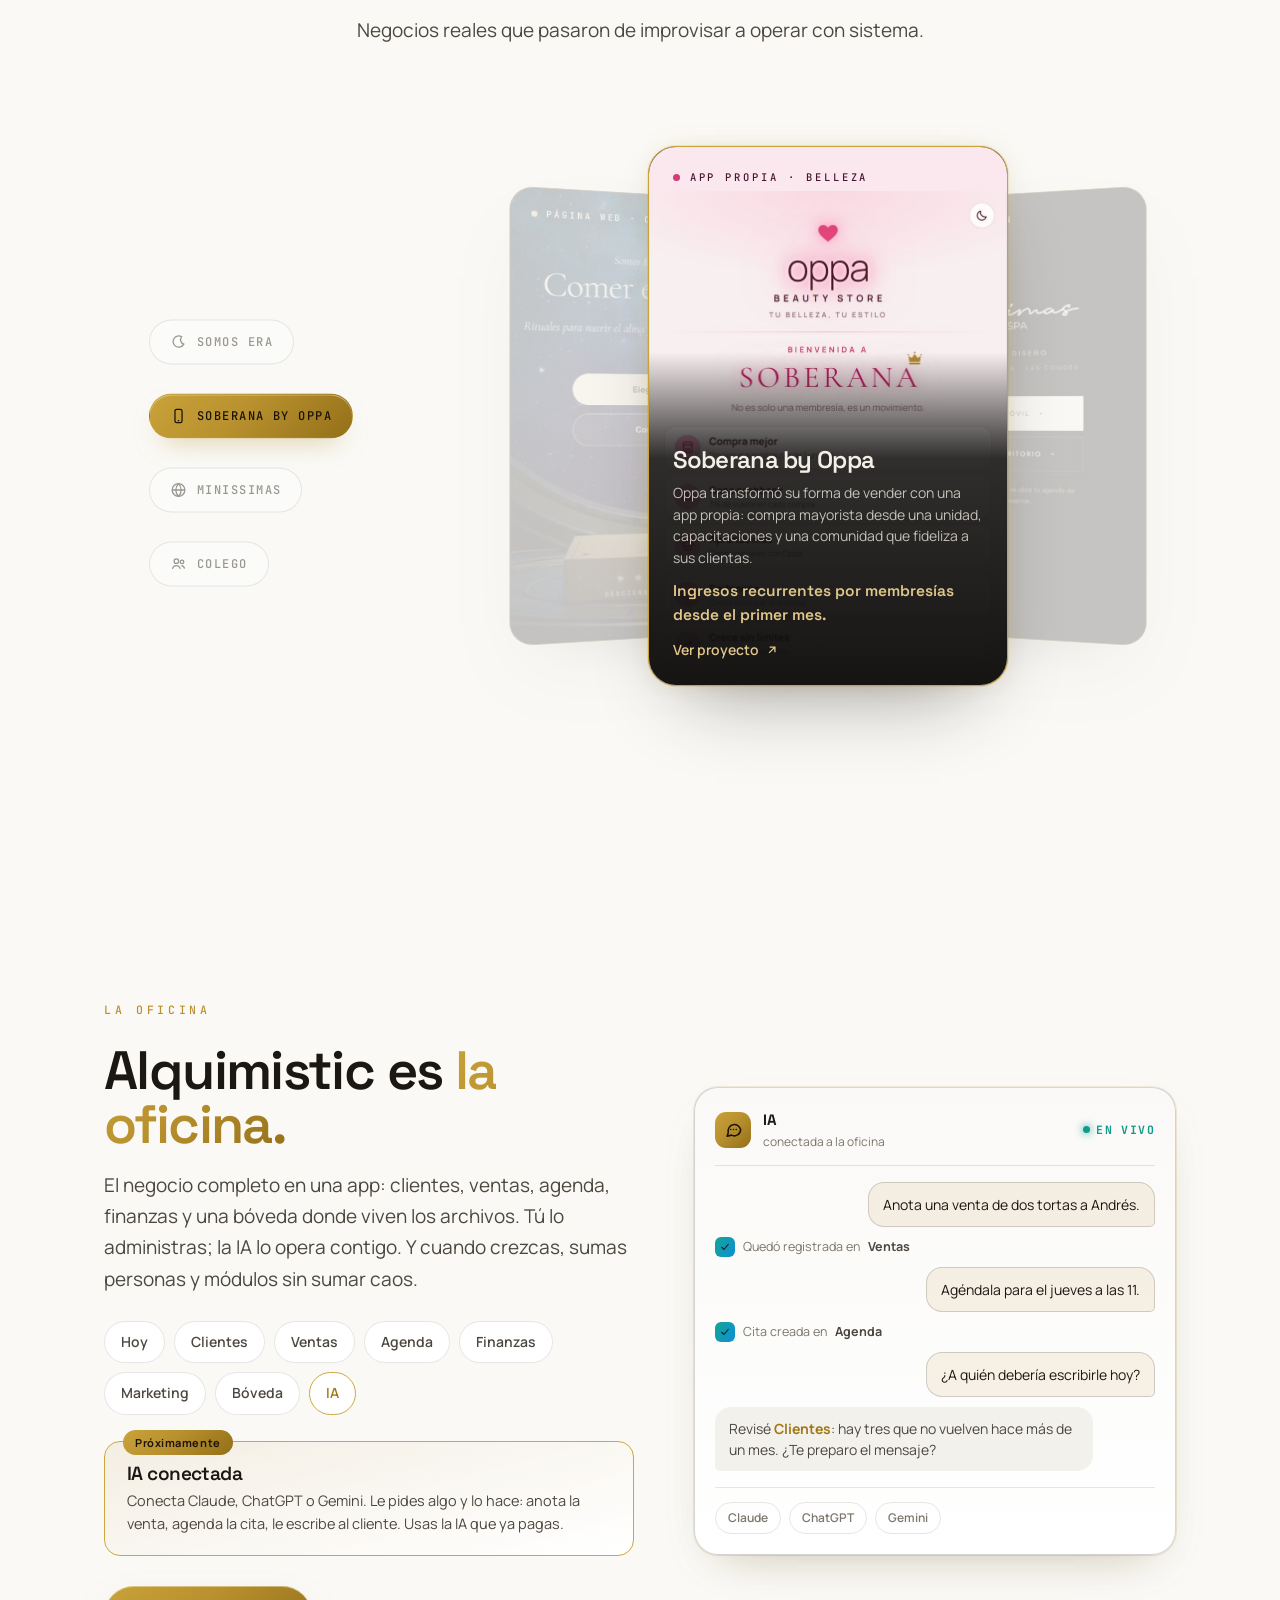
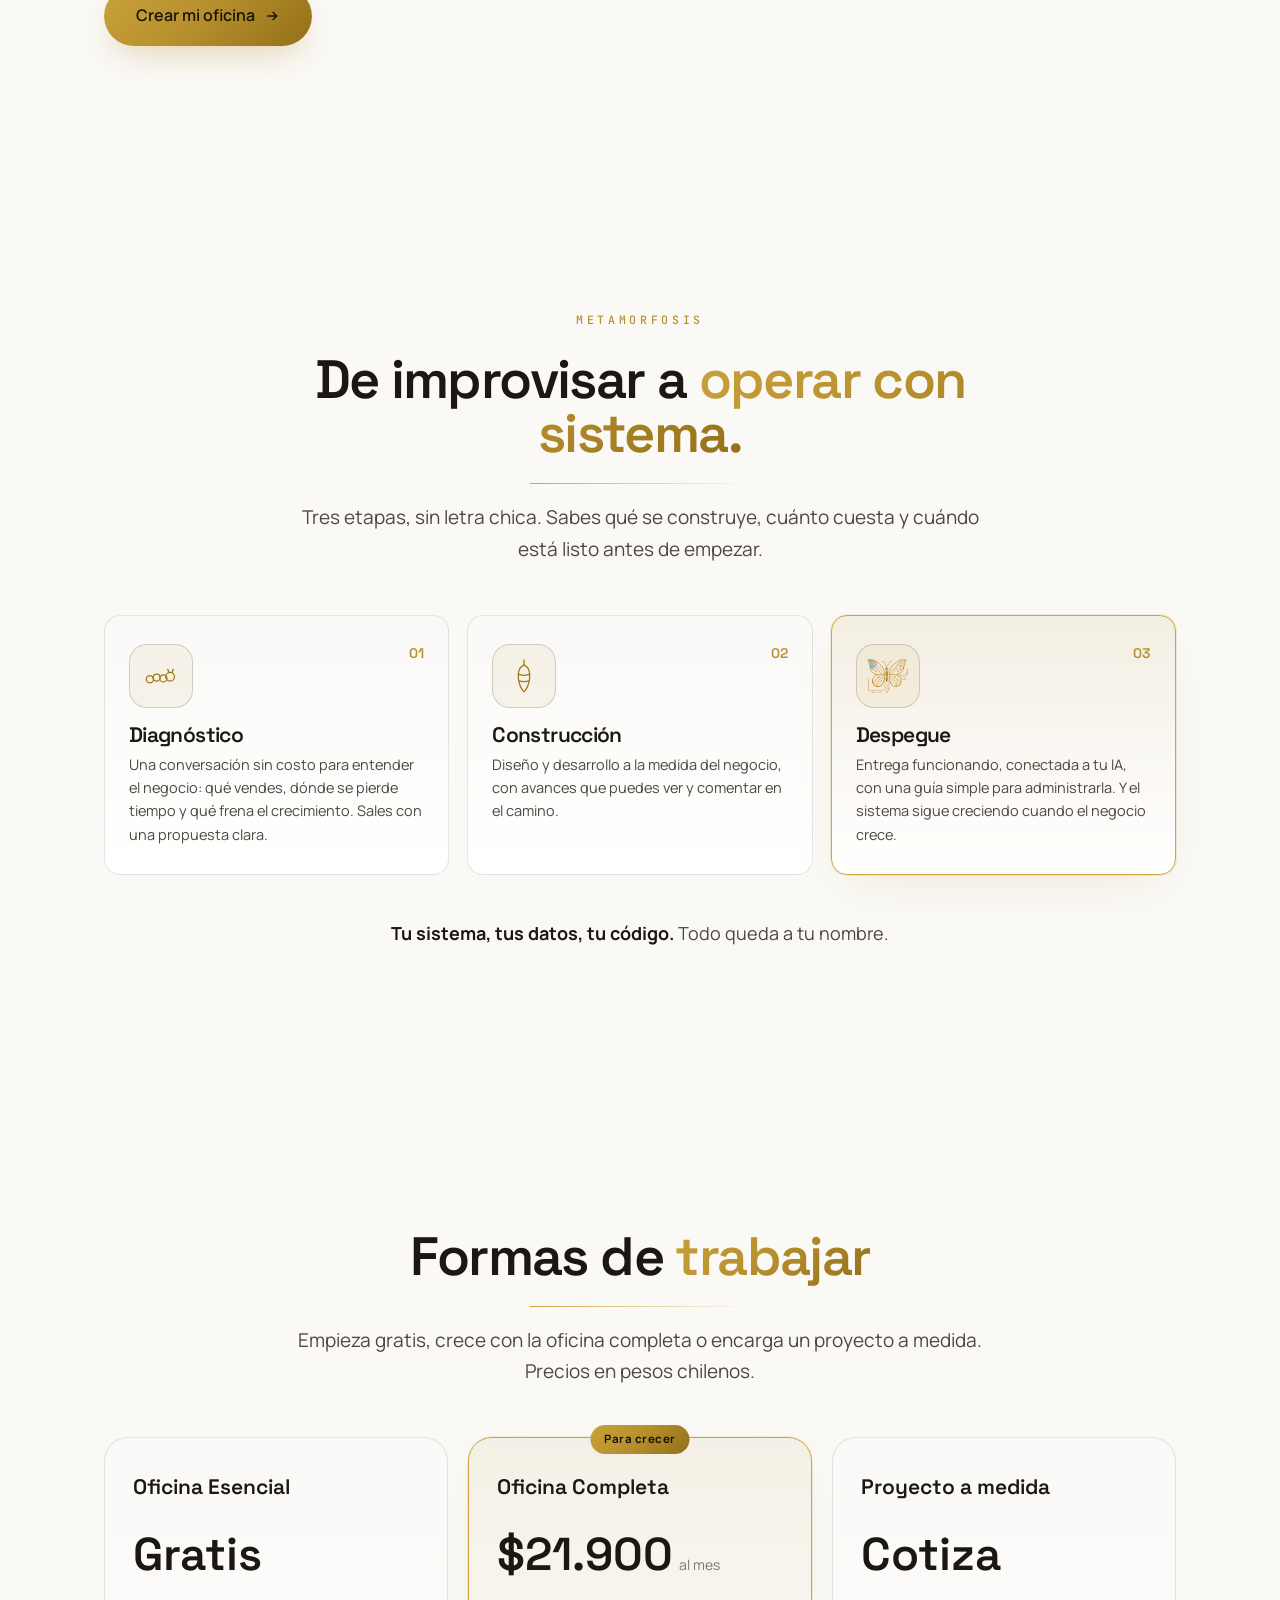
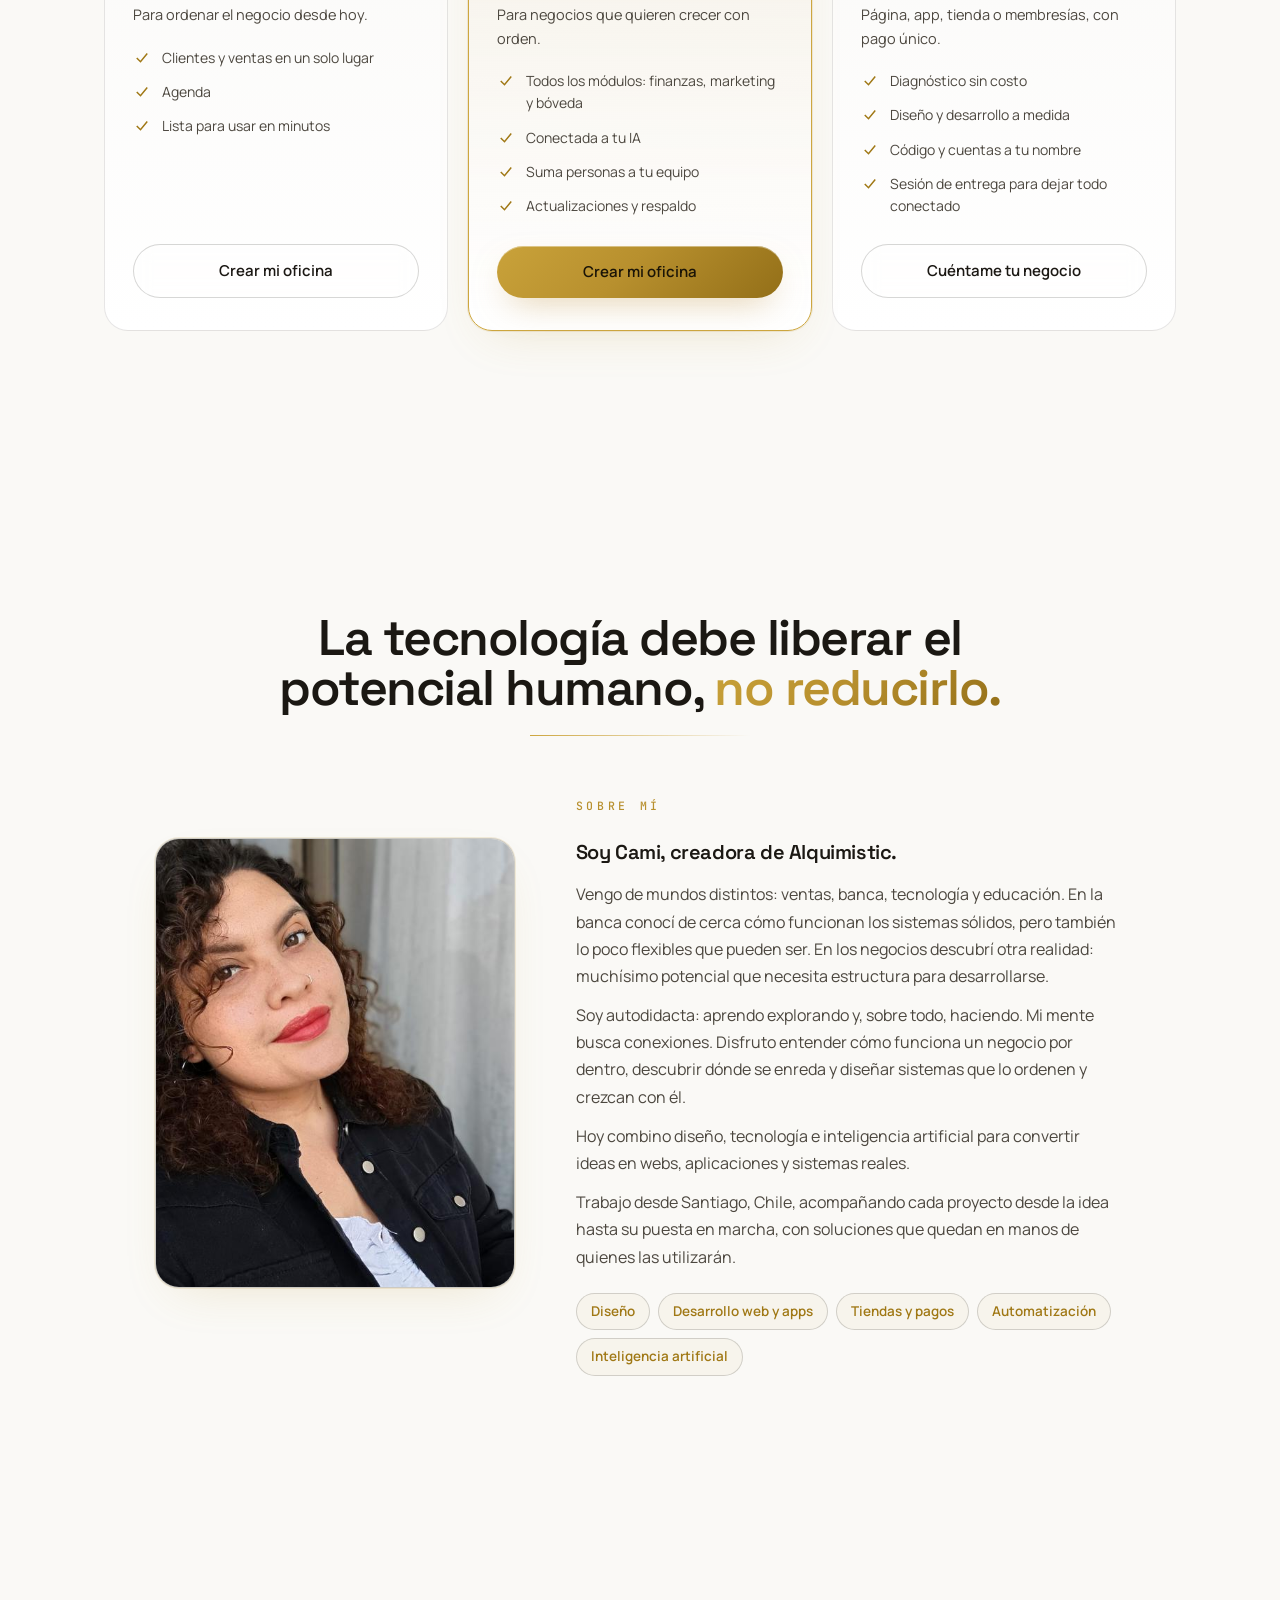
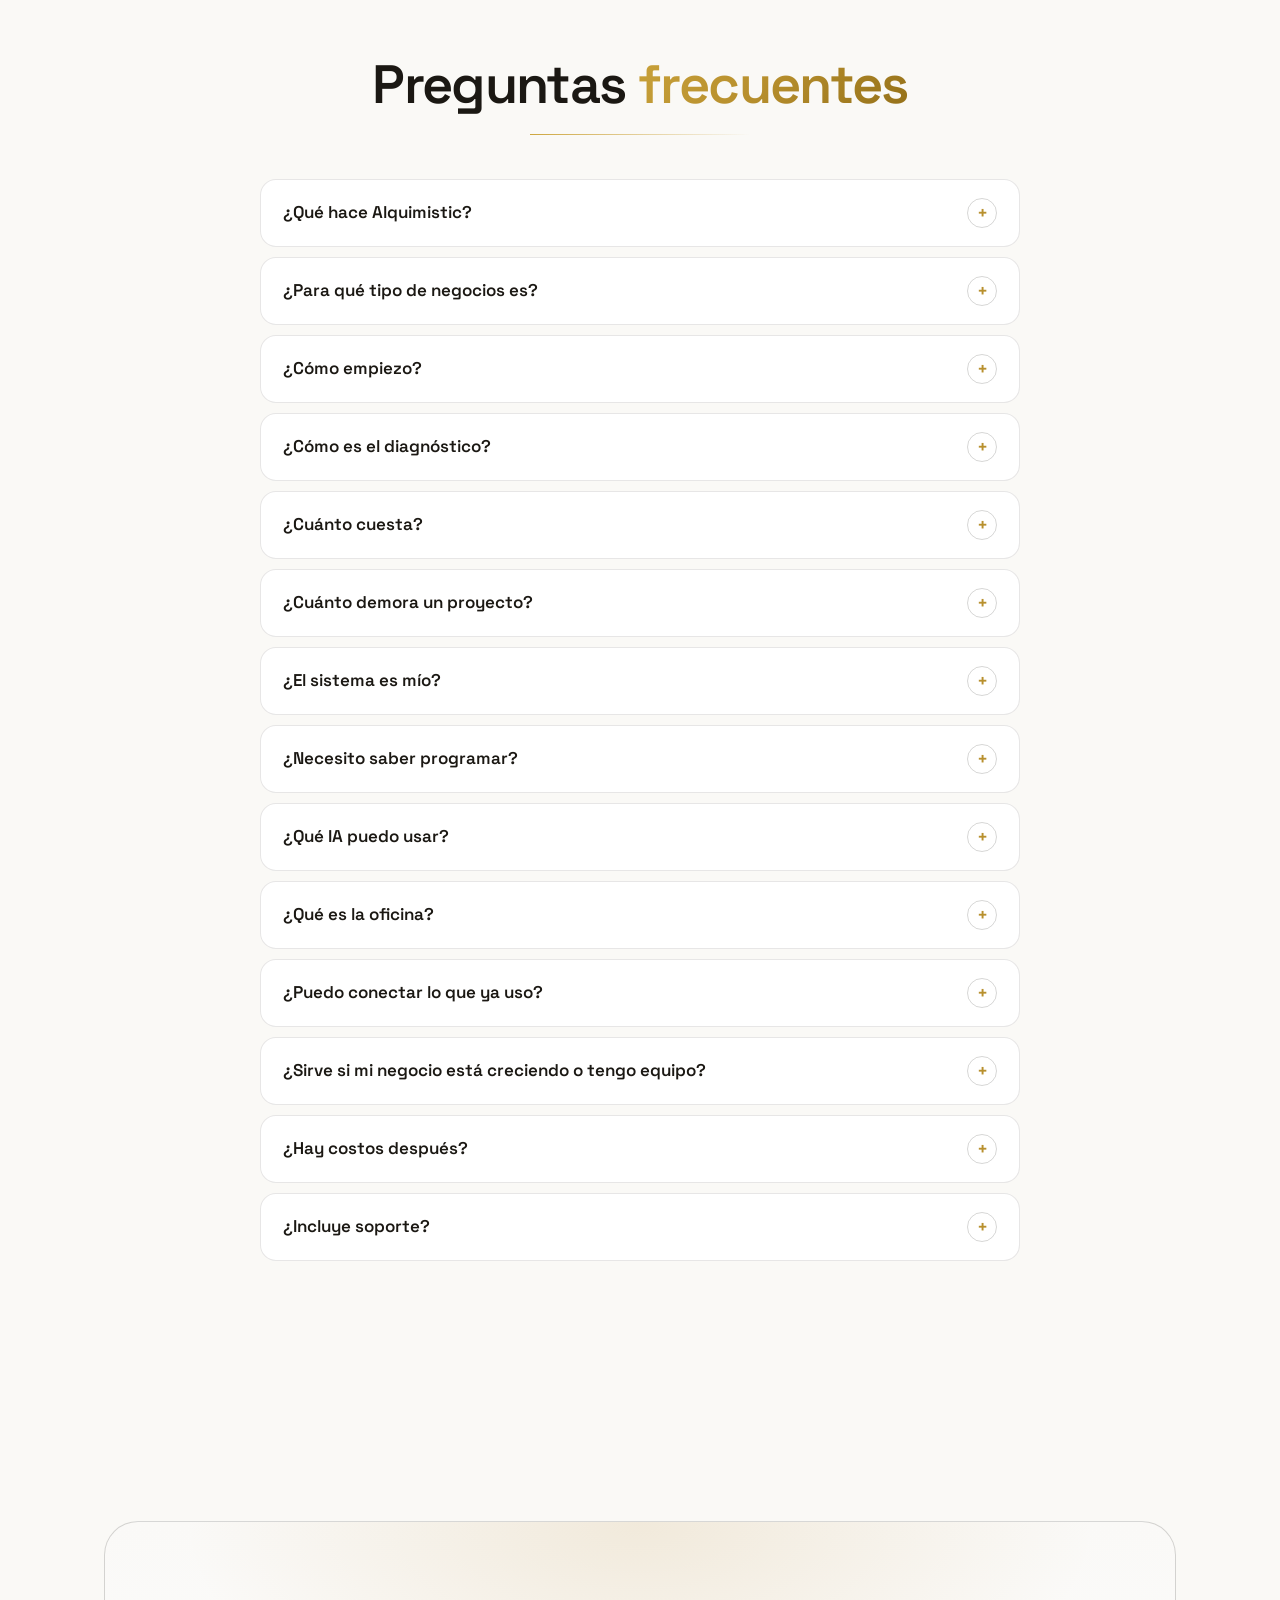
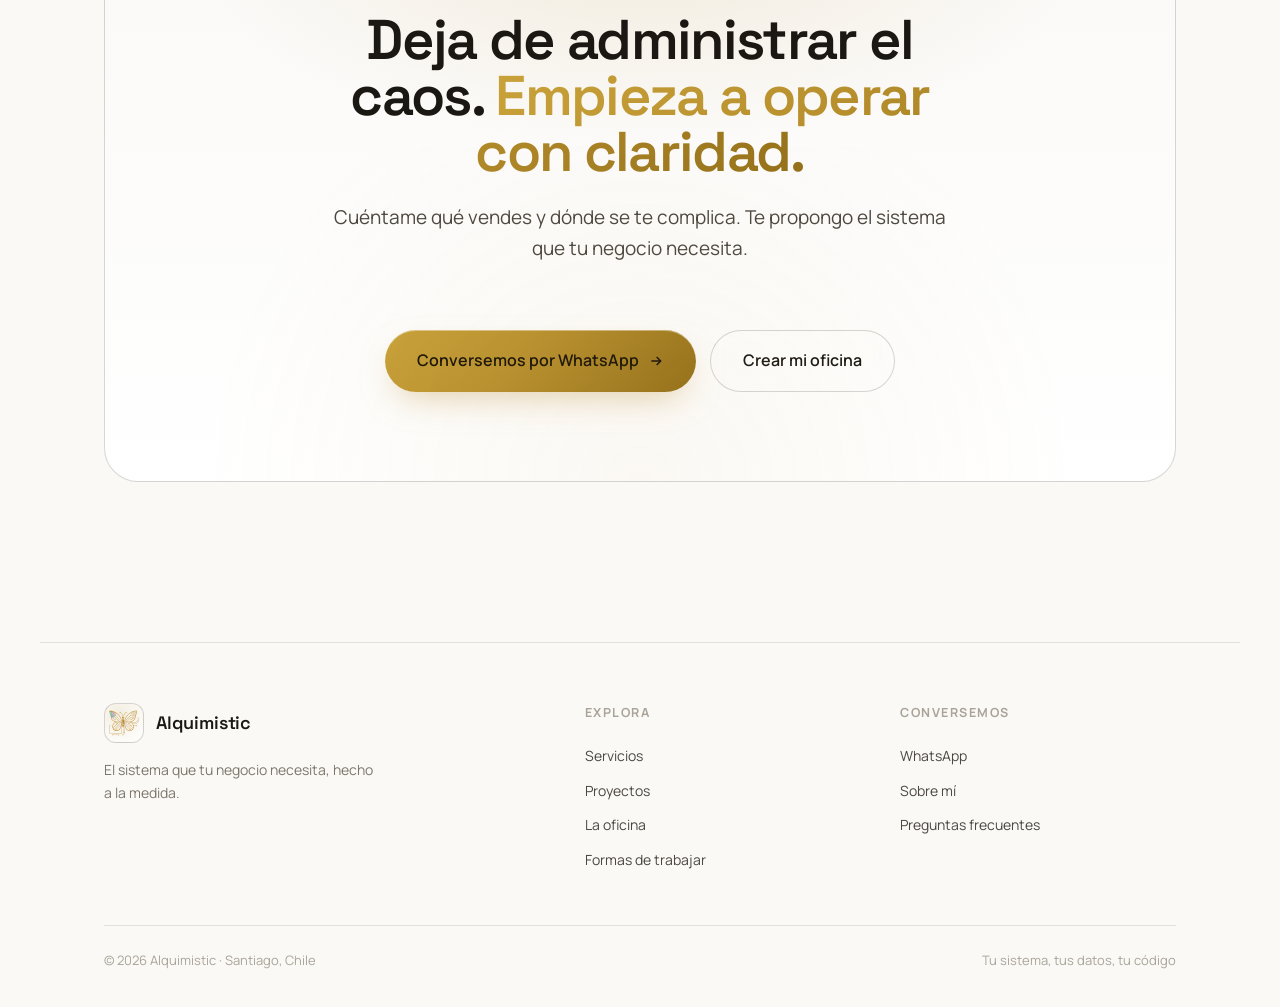
==== commit 89b2fef0: "Soberana: Oppa sigue vendiendo en lives; «transformó su forma de vender con una app propia» Co-Autho" ====
--- a/index.html
+++ b/index.html
@@ -431,7 +431,7 @@
         <span class="pc-live"><i></i>App propia · Belleza</span>
         <div class="pc-info">
           <h3>Soberana by Oppa</h3>
-          <p>Oppa vendía en lives de TikTok. Hoy tiene su propia app: compra mayorista desde una unidad, capacitaciones y una comunidad que fideliza a sus clientas.</p>
+          <p>Oppa transformó su forma de vender con una app propia: compra mayorista desde una unidad, capacitaciones y una comunidad que fideliza a sus clientas.</p>
           <p class="pc-result">Ingresos recurrentes por membresías desde el primer mes.</p>
           <a class="pc-link" href="https://www.oppasoberana.cl" target="_blank" rel="noopener">Ver proyecto <svg width="14" height="14" viewBox="0 0 24 24" fill="none" stroke="currentColor" stroke-width="2.2"><path d="M7 17L17 7M8 7h9v9"/></svg></a>
         </div>
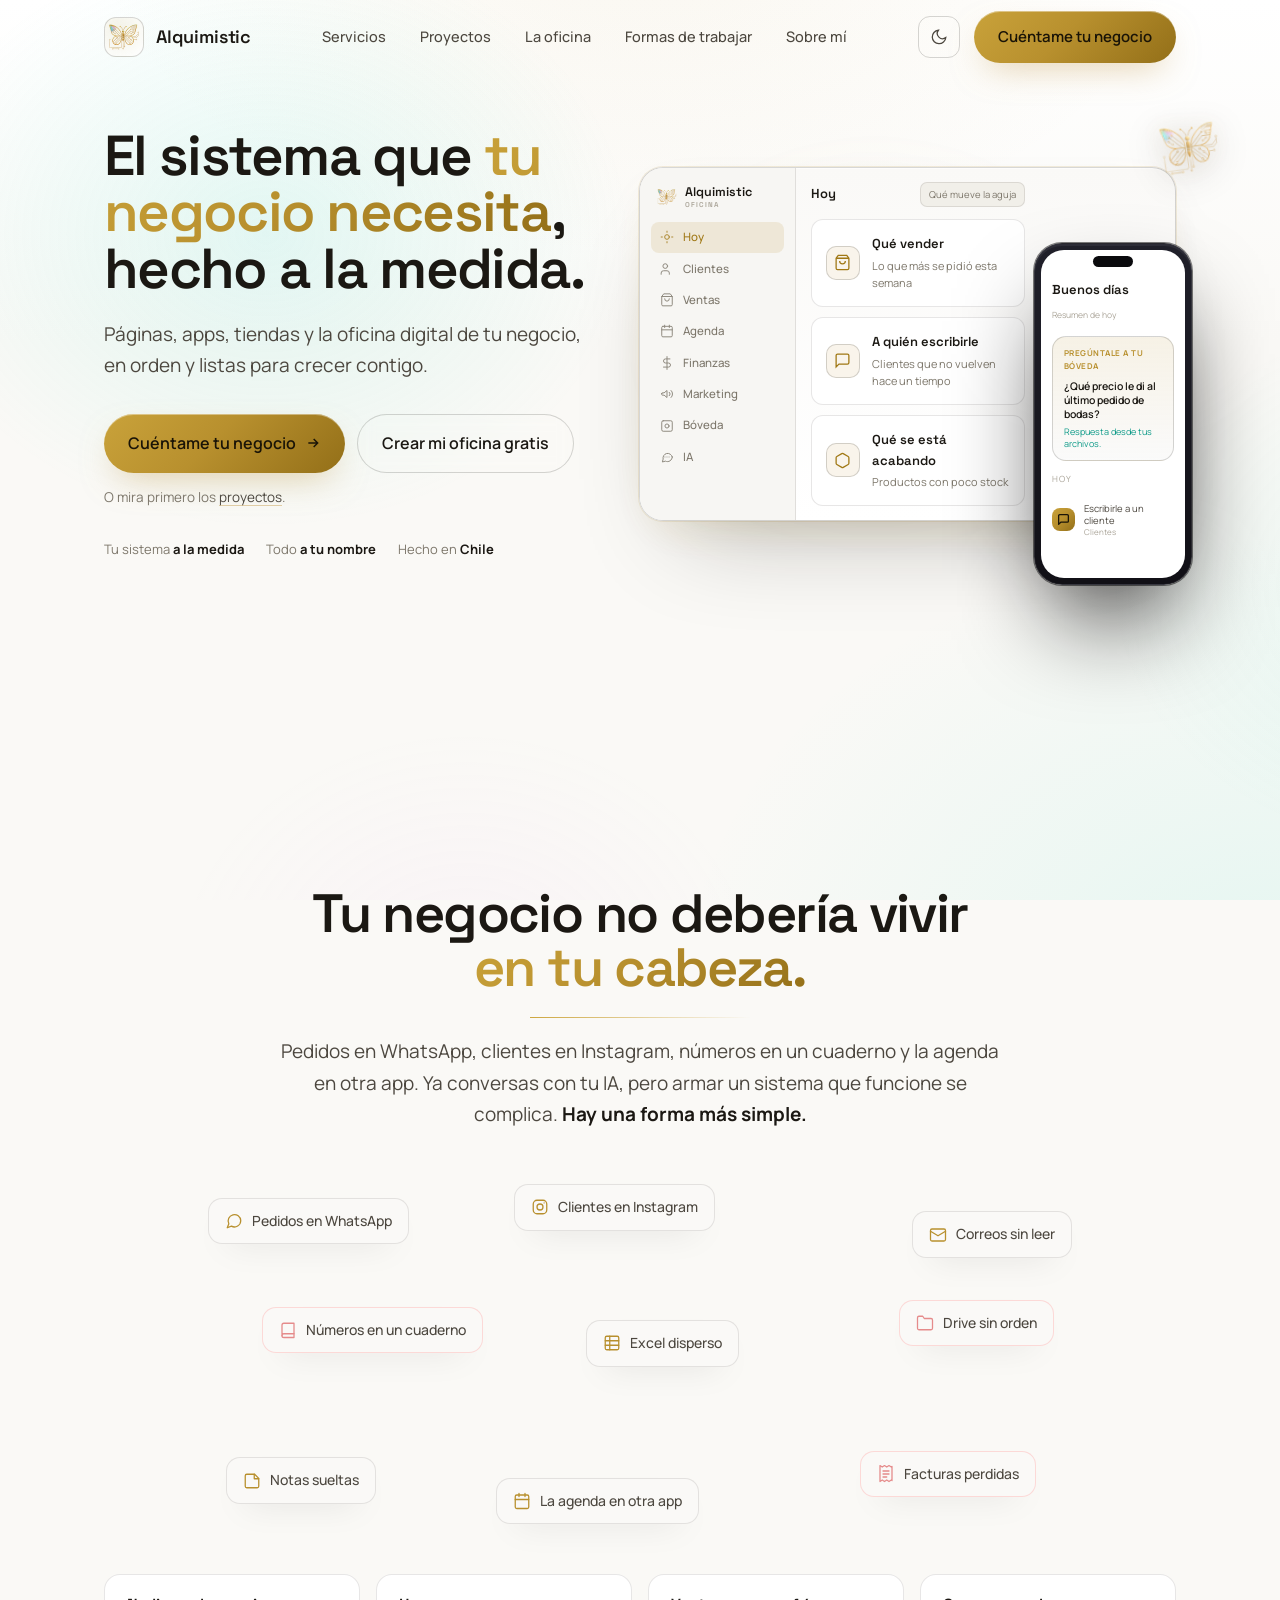
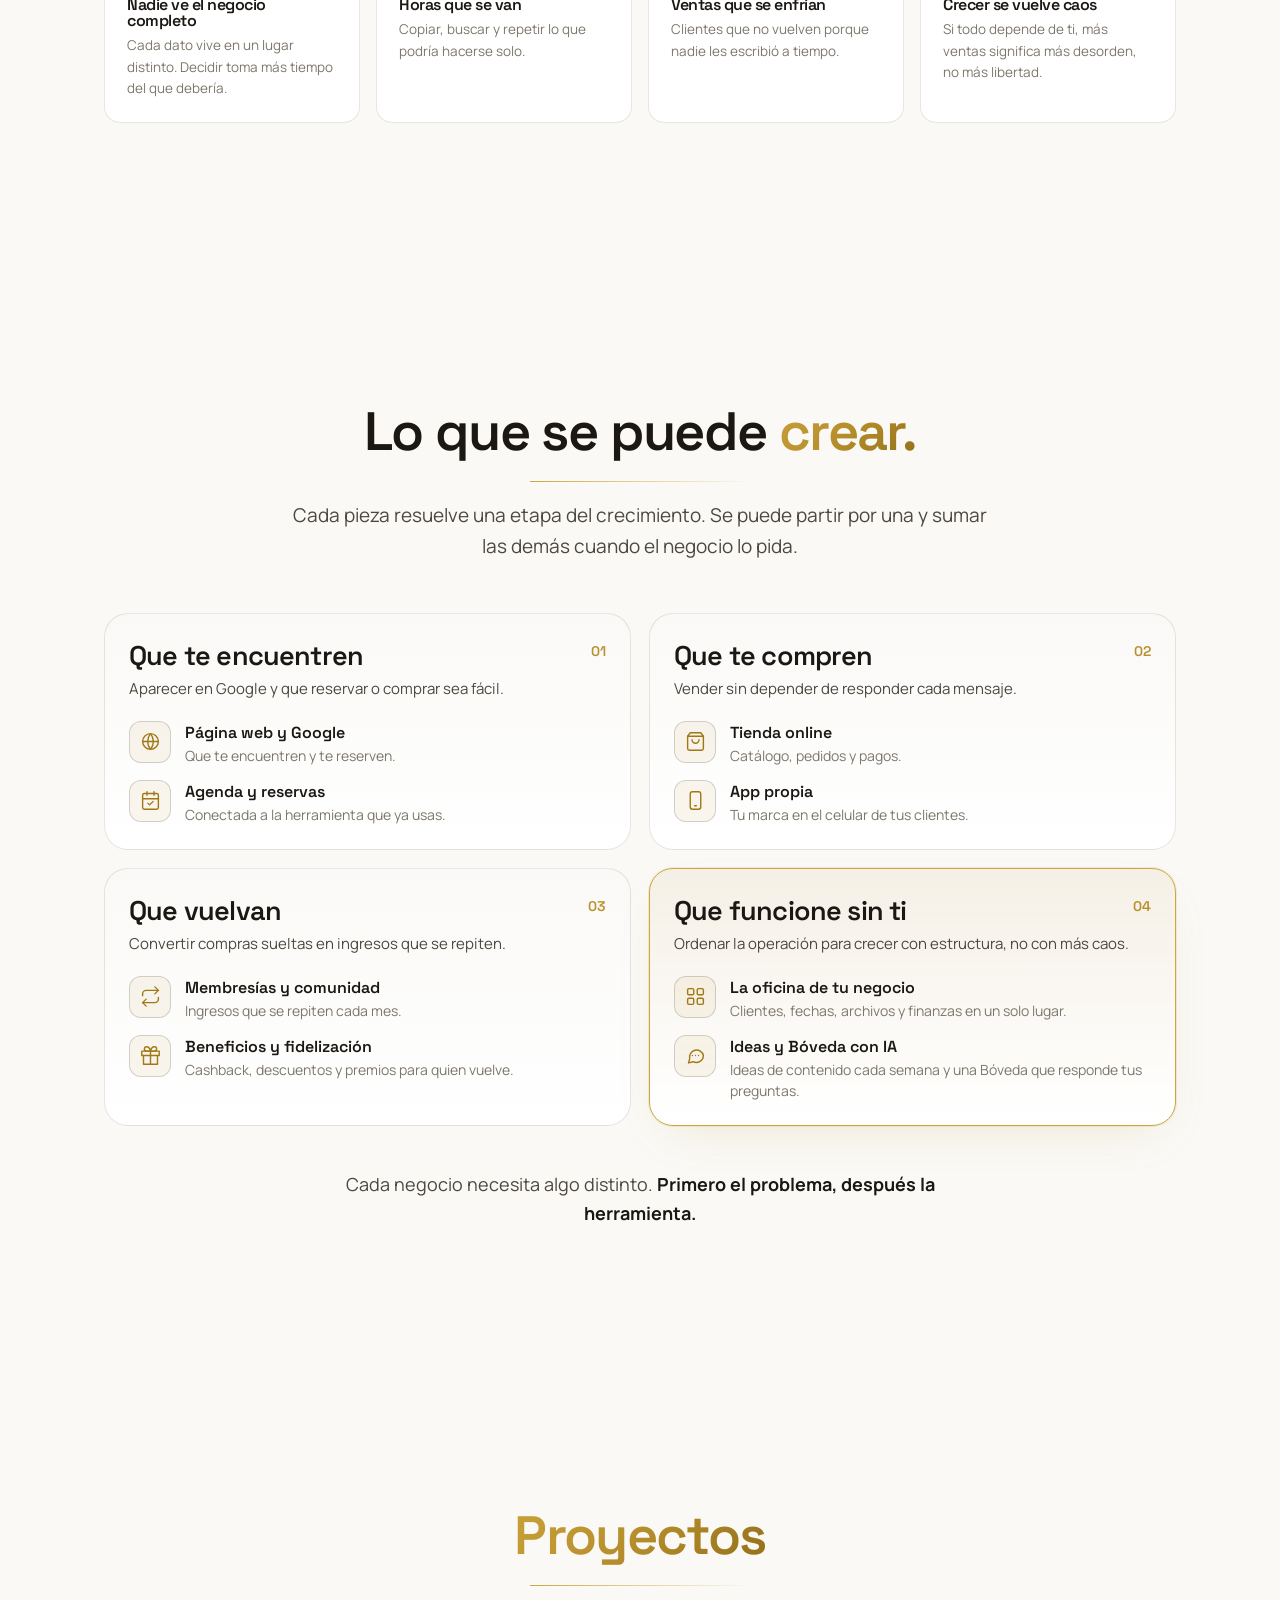
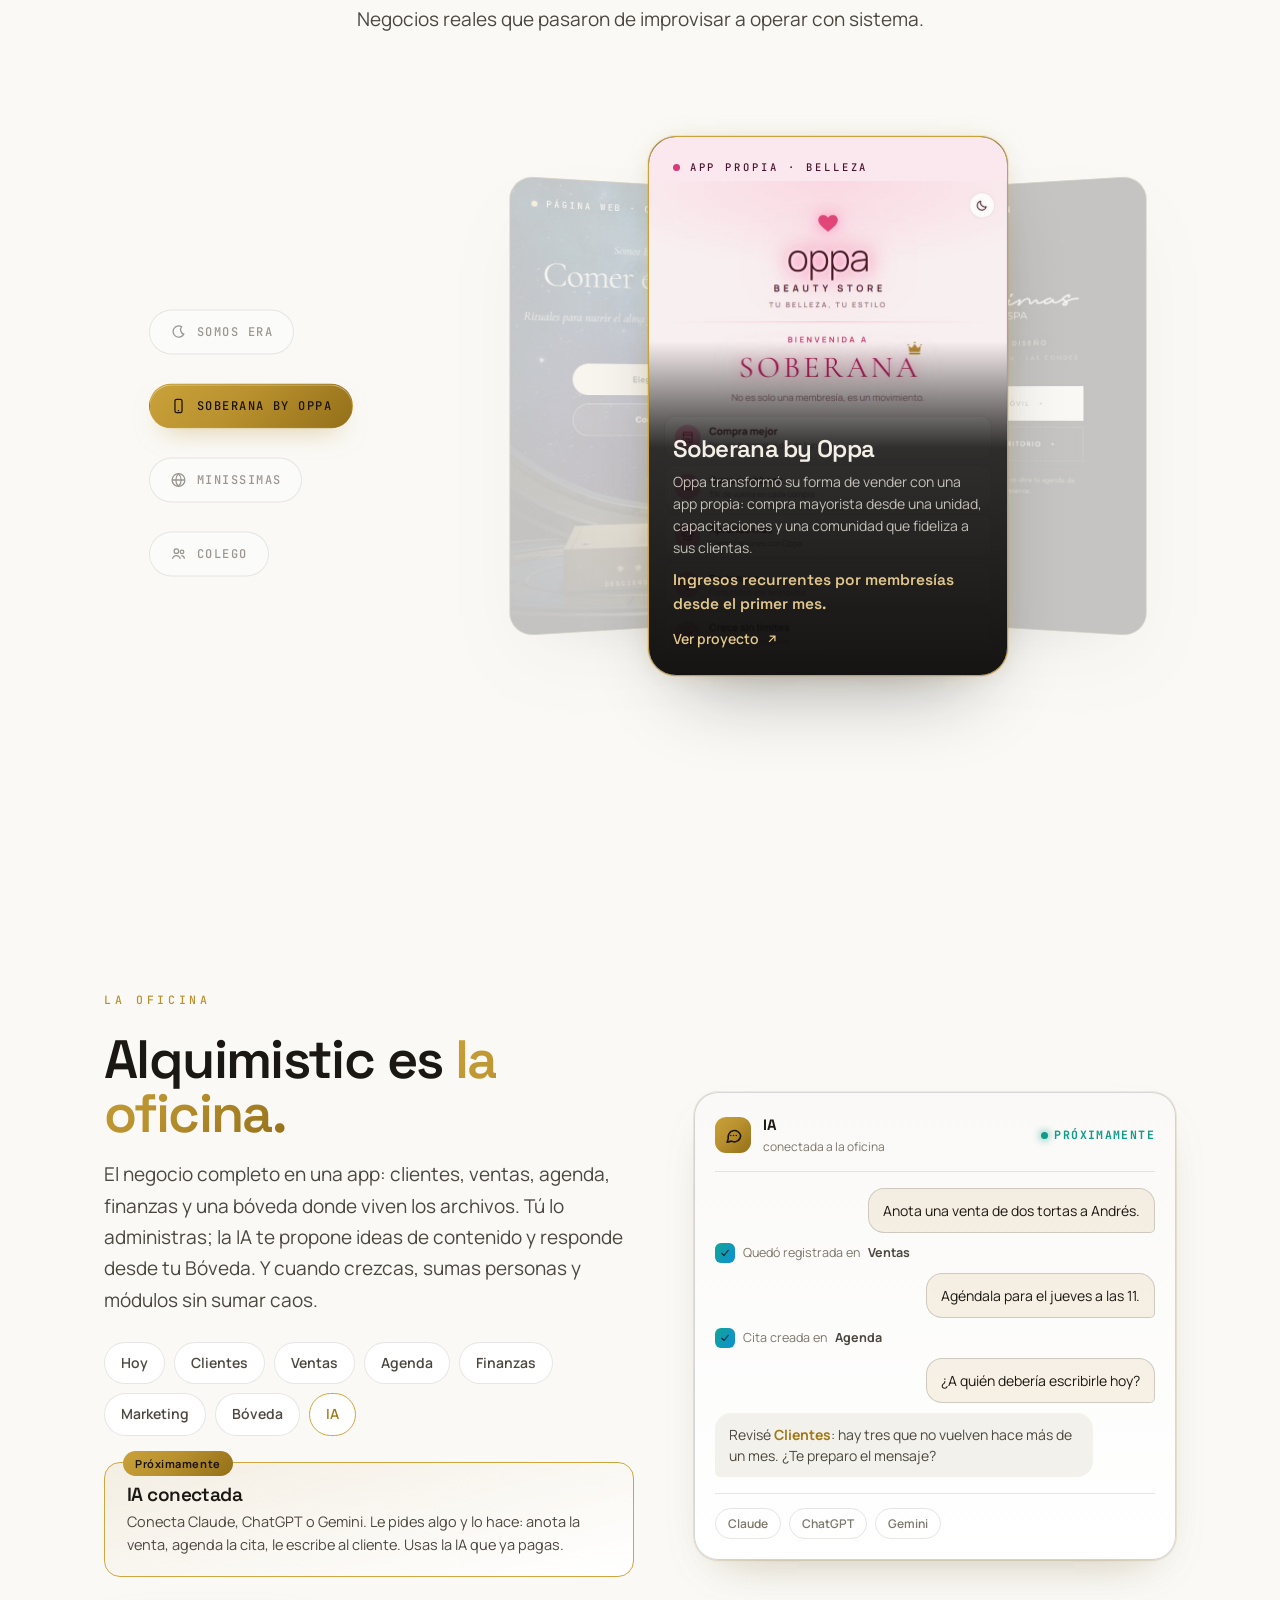
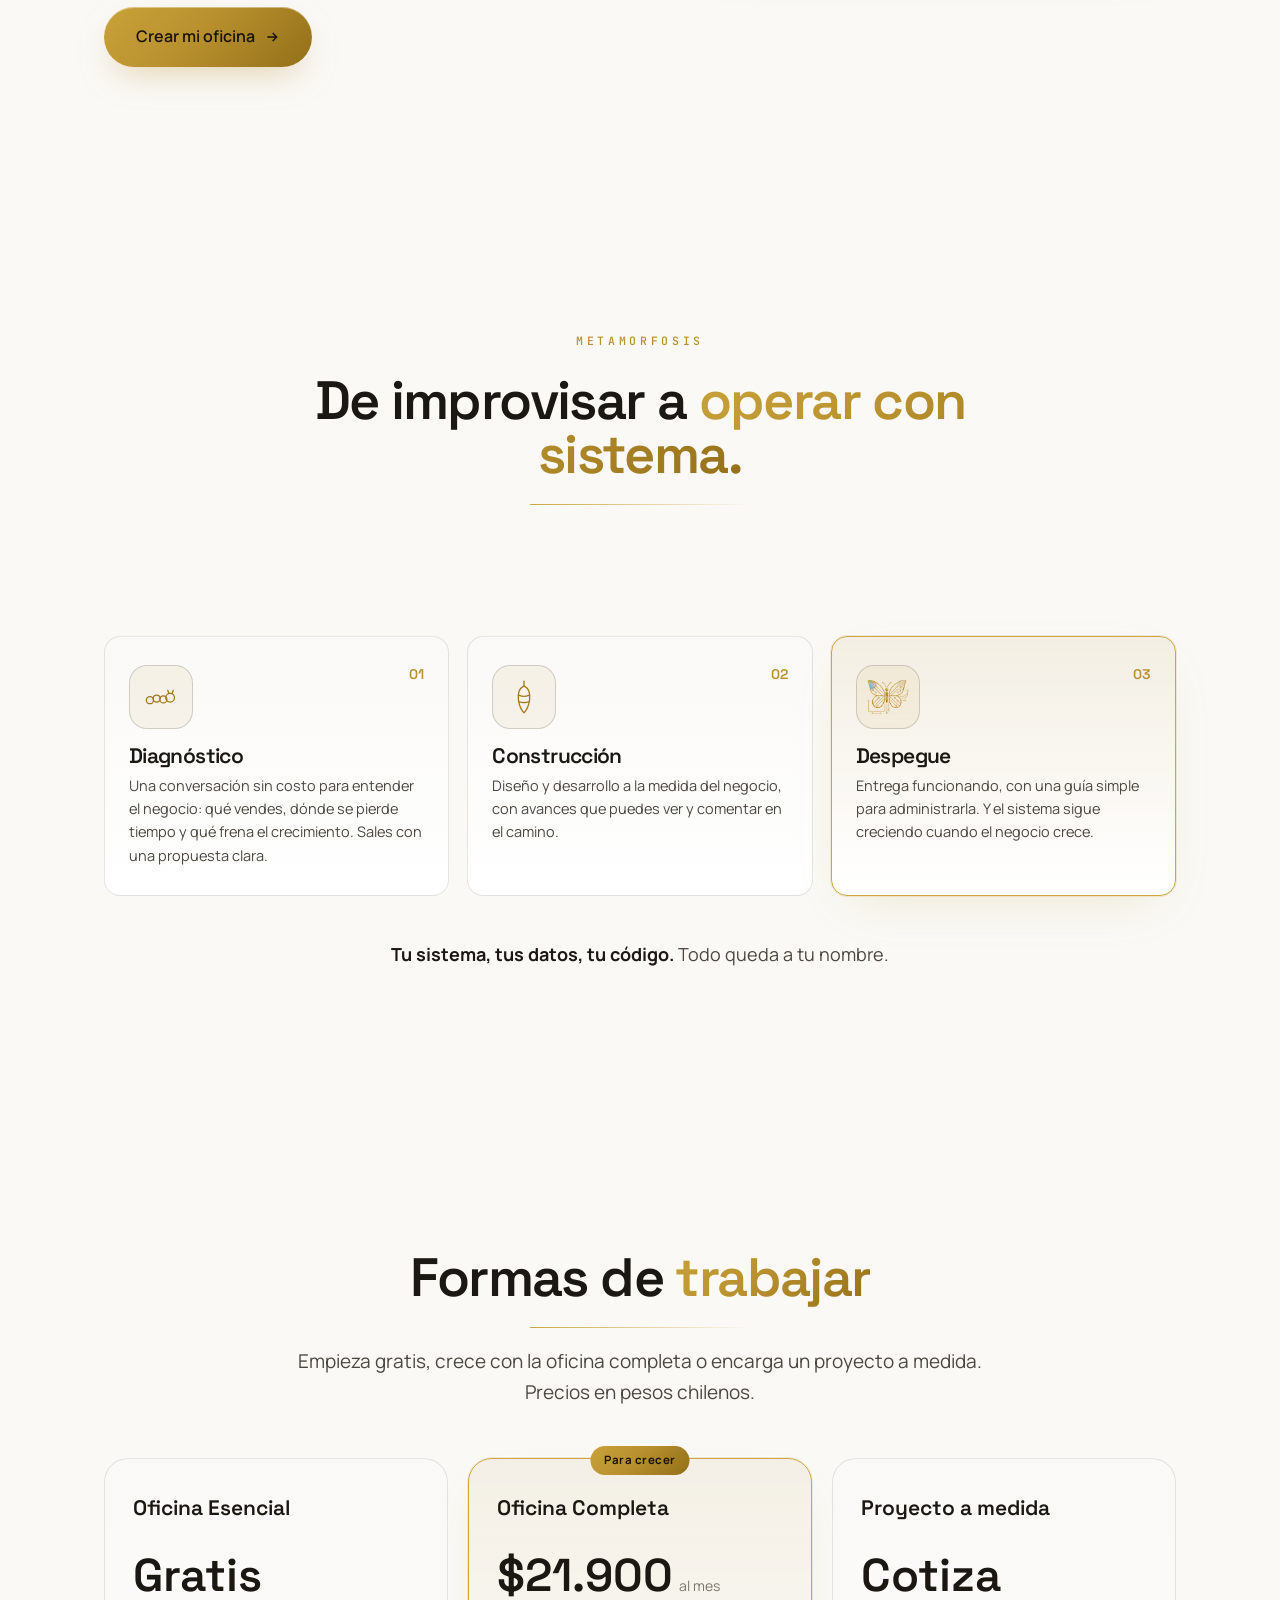
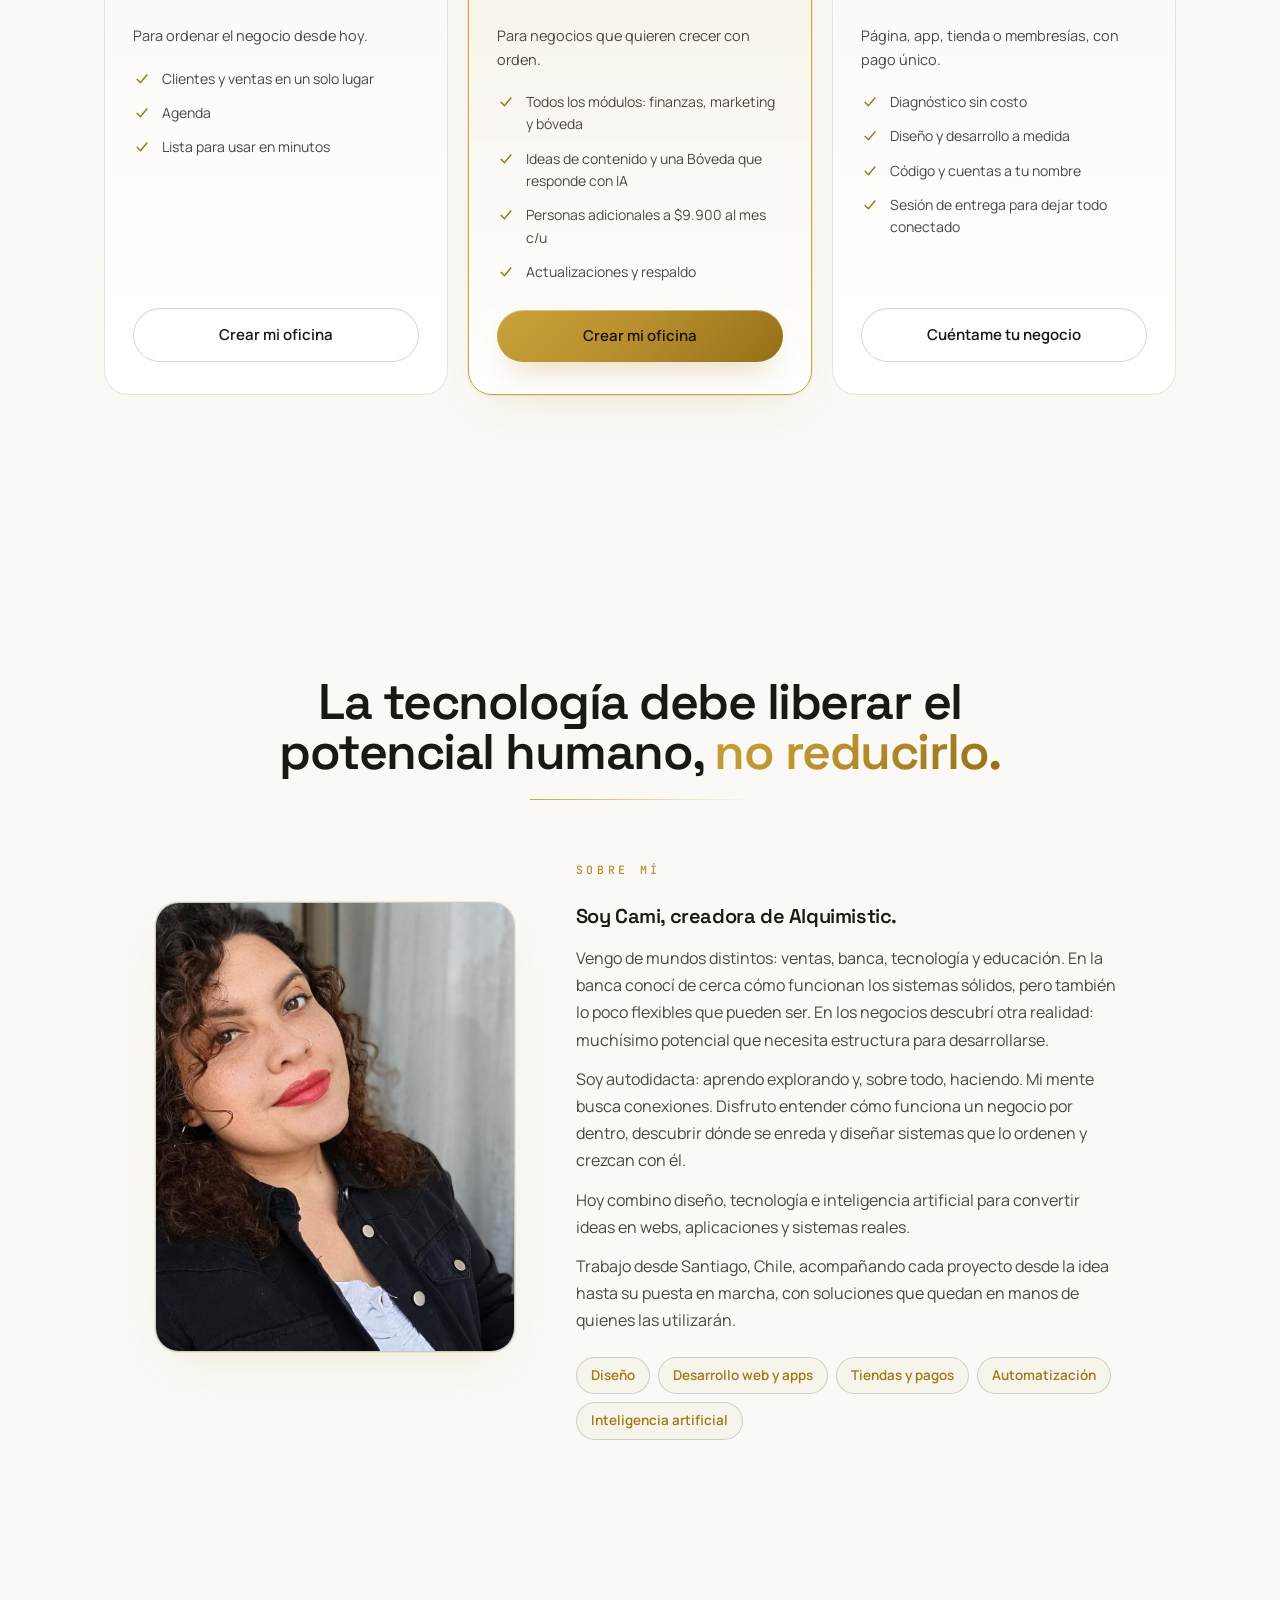
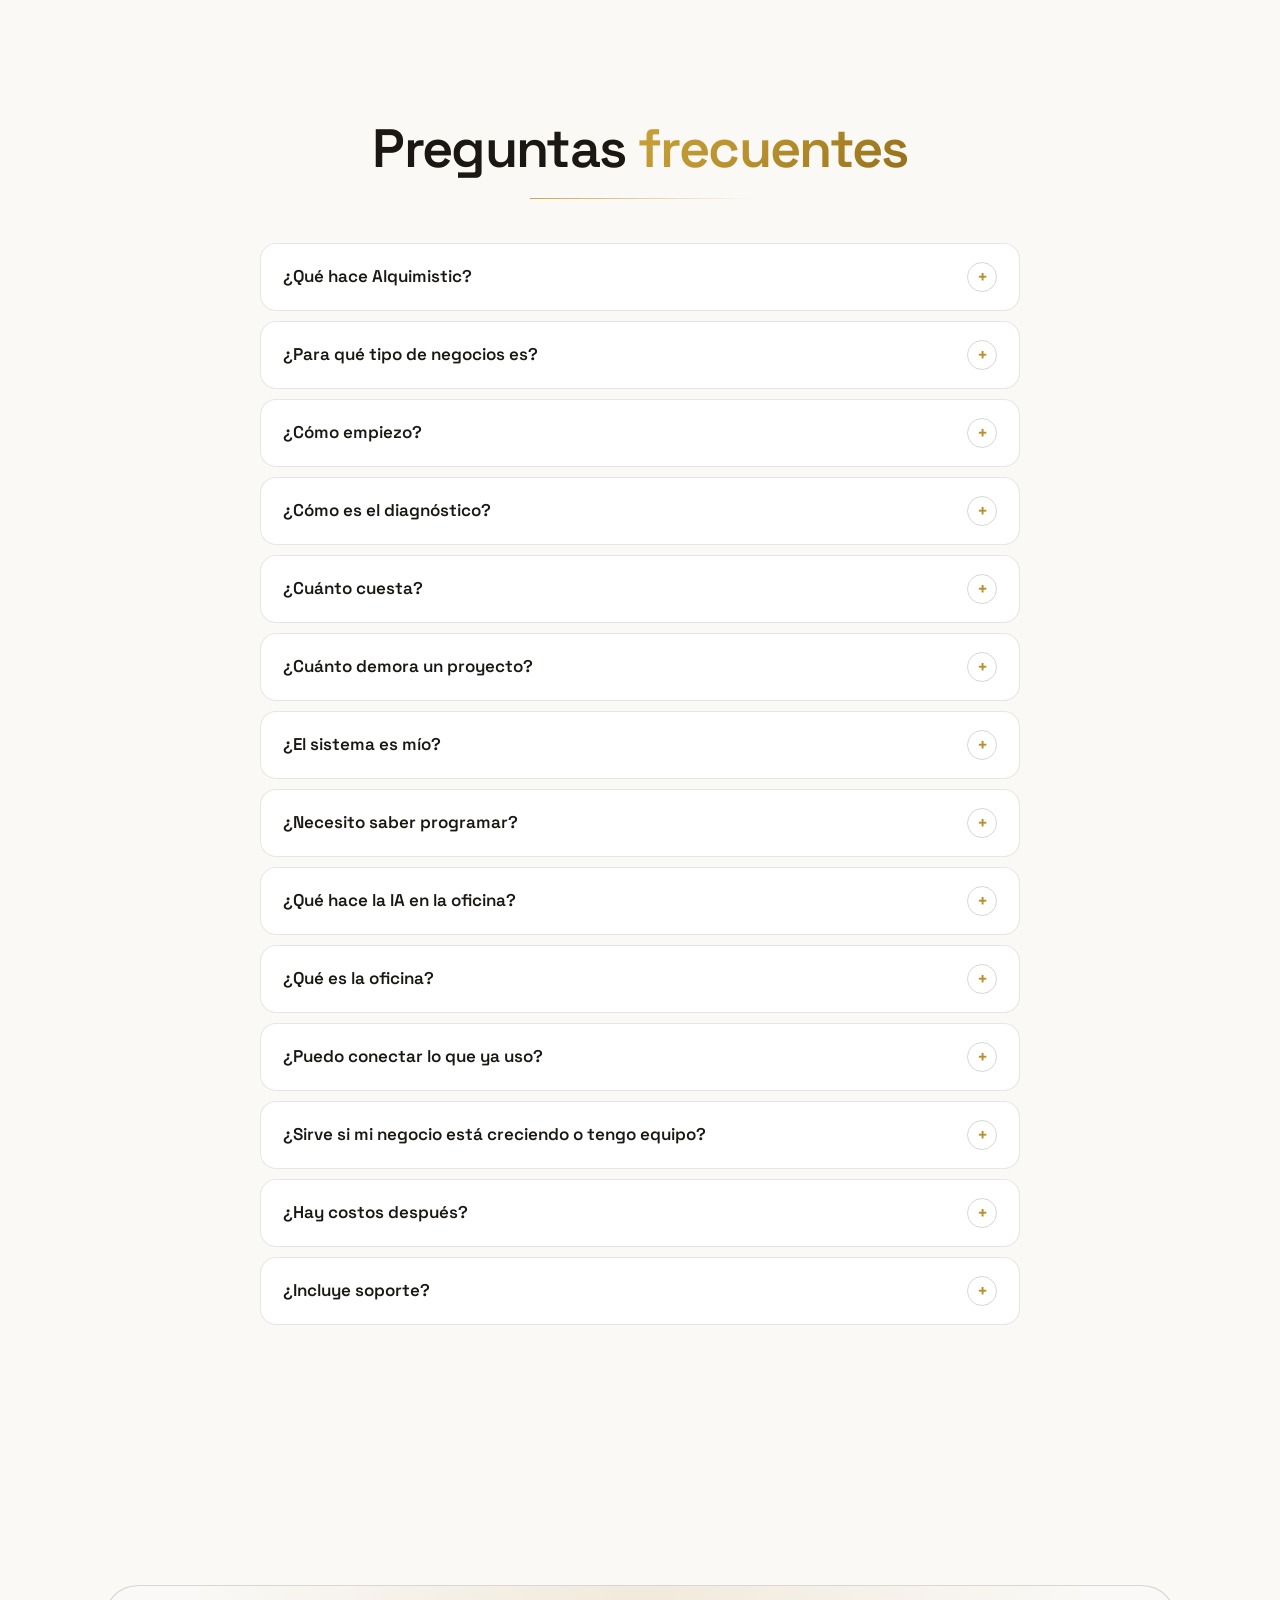
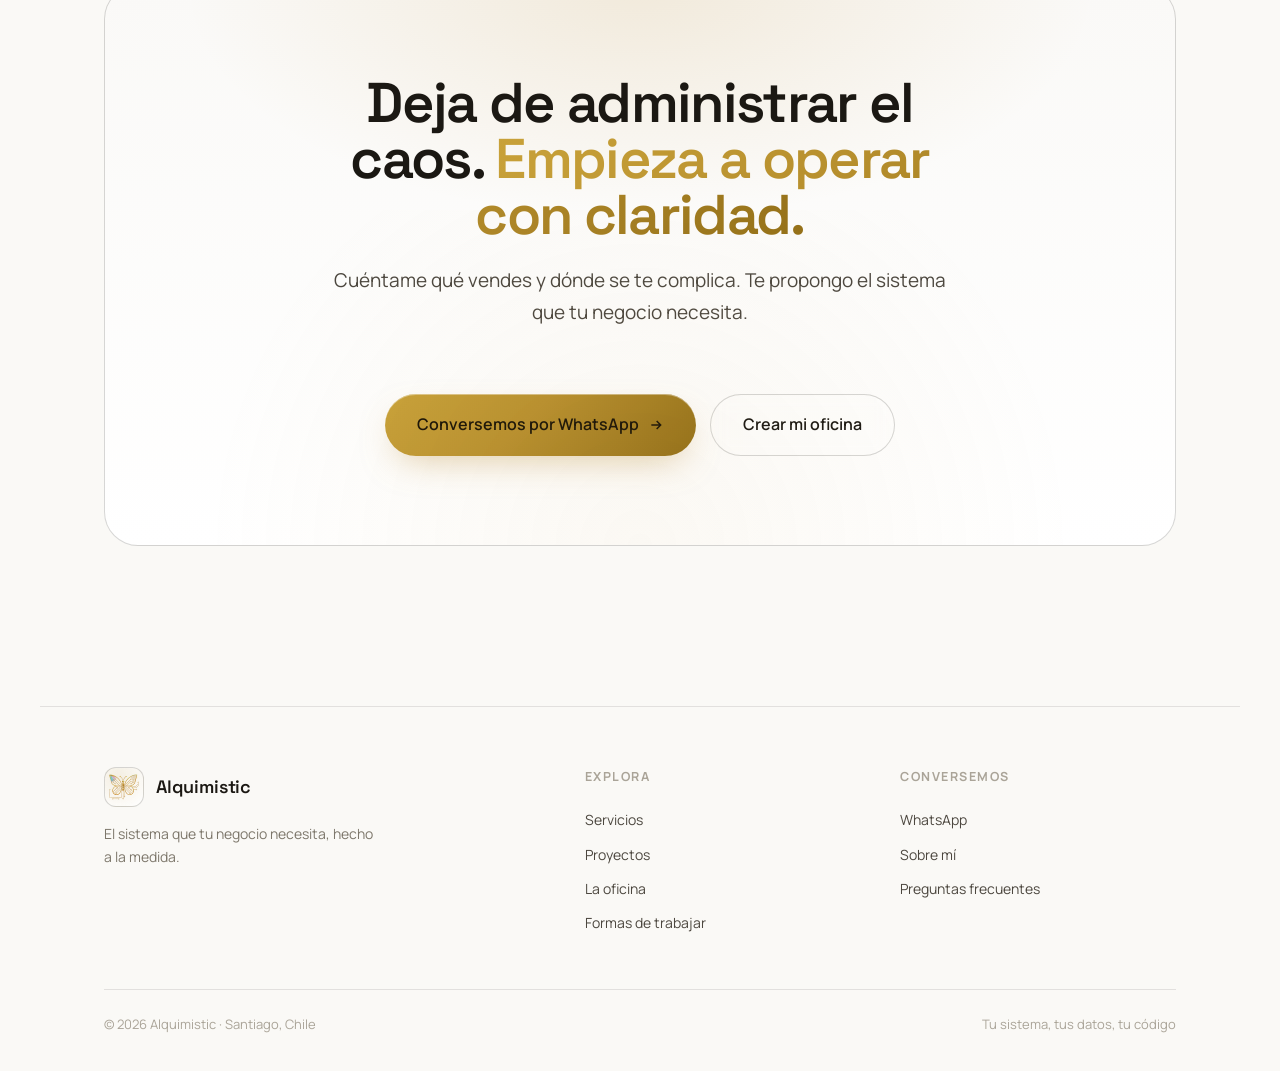
==== commit f617a012: "Oficina Completa: ideas de contenido y Bóveda con IA, personas adicionales a $9.900; sin promesa de " ====
--- a/index.html
+++ b/index.html
@@ -4,8 +4,8 @@
 <meta charset="UTF-8" />
 <meta name="viewport" content="width=device-width, initial-scale=1.0" />
 <title>Alquimistic · Páginas web, apps y sistemas con IA para tu negocio en Chile</title>
-<meta name="description" content="Cami crea páginas web, apps, tiendas online y la oficina digital de tu negocio, conectadas a tu propia IA (ChatGPT, Claude o Gemini). Desde Santiago, Chile. Oficina gratis o a $21.900 al mes." />
-<meta name="keywords" content="página web para negocios, crear app propia, tienda online, membresías, agenda y reservas, sistema para emprendedores, oficina digital, inteligencia artificial, ChatGPT, Claude, Gemini, Santiago, Chile, Alquimistic" />
+<meta name="description" content="Cami crea páginas web, apps, tiendas online y la oficina digital de tu negocio. Desde Santiago, Chile. Oficina gratis o a $21.900 al mes." />
+<meta name="keywords" content="página web para negocios, crear app propia, tienda online, membresías, agenda y reservas, sistema para emprendedores, oficina digital, inteligencia artificial, Santiago, Chile, Alquimistic" />
 <meta name="author" content="Cami Martínez · Alquimistic" />
 <meta name="robots" content="index, follow, max-image-preview:large" />
 <link rel="canonical" href="https://www.alquimistic.com/" />
@@ -14,14 +14,14 @@
 <meta property="og:type" content="website" />
 <meta property="og:site_name" content="Alquimistic" />
 <meta property="og:title" content="Alquimistic · Páginas web, apps y sistemas con IA para tu negocio en Chile" />
-<meta property="og:description" content="Cami crea páginas web, apps, tiendas online y la oficina digital de tu negocio, conectadas a tu propia IA (ChatGPT, Claude o Gemini). Desde Santiago, Chile. Oficina gratis o a $21.900 al mes." />
+<meta property="og:description" content="Cami crea páginas web, apps, tiendas online y la oficina digital de tu negocio. Desde Santiago, Chile. Oficina gratis o a $21.900 al mes." />
 <meta property="og:url" content="https://www.alquimistic.com/" />
 <meta property="og:image" content="https://www.alquimistic.com/assets/og.png" />
 <meta property="og:locale" content="es_CL" />
 <!-- Twitter -->
 <meta name="twitter:card" content="summary_large_image" />
 <meta name="twitter:title" content="Alquimistic · Páginas web, apps y sistemas con IA para tu negocio en Chile" />
-<meta name="twitter:description" content="Cami crea páginas web, apps, tiendas online y la oficina digital de tu negocio, conectadas a tu propia IA (ChatGPT, Claude o Gemini). Desde Santiago, Chile. Oficina gratis o a $21.900 al mes." />
+<meta name="twitter:description" content="Cami crea páginas web, apps, tiendas online y la oficina digital de tu negocio. Desde Santiago, Chile. Oficina gratis o a $21.900 al mes." />
 <meta name="twitter:image" content="https://www.alquimistic.com/assets/og.png" />
 <link rel="icon" type="image/png" href="assets/logo.png" />
 <link rel="preconnect" href="https://fonts.googleapis.com" />
@@ -57,11 +57,12 @@
       "url": "https://www.alquimistic.com/",
       "logo": "https://www.alquimistic.com/assets/logo.png",
       "image": "https://www.alquimistic.com/assets/og.png",
-      "description": "Páginas web, apps, tiendas online, membresías y la oficina digital de tu negocio, conectadas a tu propia IA (ChatGPT, Claude o Gemini).",
+      "description": "Páginas web, apps, tiendas online, membresías y la oficina digital de tu negocio.",
       "founder": { "@id": "https://www.alquimistic.com/#cami" },
       "areaServed": { "@type": "Country", "name": "Chile" },
       "address": { "@type": "PostalAddress", "addressLocality": "Santiago", "addressCountry": "CL" },
       "telephone": "+56976102990",
+      "email": "contacto@alquimistic.com",
       "priceRange": "$0 – $21.900 al mes; proyectos a medida se cotizan",
       "knowsAbout": ["Diseño web", "Desarrollo de apps", "Tiendas online", "Membresías", "Agenda y reservas", "Automatización", "Inteligencia artificial", "MCP"],
       "sameAs": [
@@ -71,7 +72,7 @@
       ],
       "makesOffer": [
         { "@type": "Offer", "name": "Oficina Esencial", "price": "0", "priceCurrency": "CLP", "description": "Clientes y ventas en un solo lugar, y agenda. Gratis.", "url": "https://app.alquimistic.com/crear-mi-sistema" },
-        { "@type": "Offer", "name": "Oficina Completa", "price": "21900", "priceCurrency": "CLP", "description": "Todos los módulos, conectada a tu IA, suma personas a tu equipo.", "priceSpecification": { "@type": "UnitPriceSpecification", "price": "21900", "priceCurrency": "CLP", "unitText": "MONTH" } },
+        { "@type": "Offer", "name": "Oficina Completa", "price": "21900", "priceCurrency": "CLP", "description": "Todos los módulos, ideas de contenido y una Bóveda que responde con IA. Incluye 1 persona; cada persona adicional, $9.900 al mes.", "priceSpecification": { "@type": "UnitPriceSpecification", "price": "21900", "priceCurrency": "CLP", "unitText": "MONTH" } },
         { "@type": "Offer", "name": "Proyecto a medida", "description": "Página, app, tienda o membresías con pago único. Diagnóstico sin costo; código y cuentas a nombre del cliente." }
       ]
     },
@@ -107,7 +108,7 @@
       "name": "¿Qué hace Alquimistic?",
       "acceptedAnswer": {
         "@type": "Answer",
-        "text": "Crea el sistema que tu negocio necesita: página web, app propia, tienda online, membresías o la oficina digital, conectados a tu propia IA. Lo hace Cami, desde Santiago, Chile."
+        "text": "Crea el sistema que tu negocio necesita: página web, app propia, tienda online, membresías o la oficina digital. Lo hace Cami, desde Santiago, Chile."
       }
     },
     {
@@ -139,7 +140,7 @@
       "name": "¿Cuánto cuesta?",
       "acceptedAnswer": {
         "@type": "Answer",
-        "text": "La Oficina Esencial es gratis. La Oficina Completa cuesta $21.900 al mes. Un proyecto a medida (página, app, tienda o membresías) se cotiza después del diagnóstico y se paga una sola vez."
+        "text": "La Oficina Esencial es gratis. La Oficina Completa cuesta $21.900 al mes e incluye 1 persona; cada persona adicional cuesta $9.900 al mes. Un proyecto a medida (página, app, tienda o membresías) se cotiza después del diagnóstico y se paga una sola vez."
       }
     },
     {
@@ -163,15 +164,15 @@
       "name": "¿Necesito saber programar?",
       "acceptedAnswer": {
         "@type": "Answer",
-        "text": "No. Te lo entrego funcionando y con una guía simple. Para operarlo o hacerle cambios, le pides a tu IA."
-      }
-    },
-    {
-      "@type": "Question",
-      "name": "¿Qué IA puedo usar?",
-      "acceptedAnswer": {
-        "@type": "Answer",
-        "text": "La que ya usas: Claude, ChatGPT o Gemini. Como es tu propia IA, no pagas una IA aparte."
+        "text": "No. Te lo entrego funcionando y con una guía simple para administrarlo."
+      }
+    },
+    {
+      "@type": "Question",
+      "name": "¿Qué hace la IA en la oficina?",
+      "acceptedAnswer": {
+        "@type": "Answer",
+        "text": "En la Oficina Completa te propone ideas de contenido cada semana en Marketing, y con «Pregúntale a tu Bóveda» le haces preguntas a tus propios archivos."
       }
     },
     {
@@ -195,7 +196,7 @@
       "name": "¿Sirve si mi negocio está creciendo o tengo equipo?",
       "acceptedAnswer": {
         "@type": "Answer",
-        "text": "Sí. En la oficina sumas personas y módulos cuando los necesitas, sin cambiar de sistema."
+        "text": "Sí. En la Oficina Completa sumas personas cuando las necesitas, a $9.900 al mes cada una, sin cambiar de sistema."
       }
     },
     {
@@ -252,7 +253,7 @@
   <div class="hero-grid">
     <div class="hero-copy">
       <h1 data-reveal data-delay="1">El sistema que <span class="gold-text">tu negocio necesita</span>, hecho a la medida.</h1>
-      <p class="lead" data-reveal data-delay="2">Páginas, apps, tiendas y la oficina digital de tu negocio, conectadas a tu propia IA para que se operen solas y crezcan contigo.</p>
+      <p class="lead" data-reveal data-delay="2">Páginas, apps, tiendas y la oficina digital de tu negocio, en orden y listas para crecer contigo.</p>
       <div class="hero-cta" data-reveal data-delay="3">
         <a class="btn btn-primary btn-lg" href="#" data-wa="Hola Cami, vengo por la Metamorfosis. Quiero contarte de mi negocio.">Cuéntame tu negocio
           <svg width="16" height="16" viewBox="0 0 24 24" fill="none" stroke="currentColor" stroke-width="2.2"><path d="M5 12h14M13 6l6 6-6 6"/></svg>
@@ -262,7 +263,7 @@
       <p class="hero-alt" data-reveal data-delay="3">O mira primero los <a href="#proyectos">proyectos</a>.</p>
       <div class="hero-trust" data-reveal data-delay="4">
         <span>Tu sistema <b>a la medida</b></span>
-        <span>Conectado con <b>tu IA</b></span>
+        <span>Todo <b>a tu nombre</b></span>
         <span>Hecho en <b>Chile</b></span>
       </div>
     </div>
@@ -304,9 +305,9 @@
             <span class="ph-greet"><b>Buenos días</b><small>Resumen de hoy</small></span>
           </div>
           <div class="phone-bal">
-            <div class="k">IA conectada</div>
-            <div class="phone-ask">¿Cómo van las ventas esta semana?</div>
-            <div class="phone-ans">Respuesta con datos reales.</div>
+            <div class="k">Pregúntale a tu Bóveda</div>
+            <div class="phone-ask">¿Qué precio le di al último pedido de bodas?</div>
+            <div class="phone-ans">Respuesta desde tus archivos.</div>
           </div>
           <div class="phone-acts">
             <div class="lbl">Hoy</div>
@@ -386,7 +387,7 @@
       <p class="goal-lead">Ordenar la operación para crecer con estructura, no con más caos.</p>
       <ul>
         <li><span class="gi"><svg viewBox="0 0 24 24" fill="none" stroke-width="1.6" stroke-linecap="round" stroke-linejoin="round"><rect x="3" y="3" width="7" height="7" rx="1.5"/><rect x="14" y="3" width="7" height="7" rx="1.5"/><rect x="3" y="14" width="7" height="7" rx="1.5"/><rect x="14" y="14" width="7" height="7" rx="1.5"/></svg></span><span><b>La oficina de tu negocio</b>Clientes, fechas, archivos y finanzas en un solo lugar.</span></li>
-        <li><span class="gi"><svg viewBox="0 0 24 24" fill="none" stroke-width="1.6" stroke-linecap="round" stroke-linejoin="round"><path d="M21 12a8 8 0 0 1-11.6 7.1L4 20.5l1.4-4.9A8 8 0 1 1 21 12z"/><path d="M8.5 12h.01M12 12h.01M15.5 12h.01"/></svg></span><span><b>IA conectada</b>Tu propia IA operando la oficina contigo.</span></li>
+        <li><span class="gi"><svg viewBox="0 0 24 24" fill="none" stroke-width="1.6" stroke-linecap="round" stroke-linejoin="round"><path d="M21 12a8 8 0 0 1-11.6 7.1L4 20.5l1.4-4.9A8 8 0 1 1 21 12z"/><path d="M8.5 12h.01M12 12h.01M15.5 12h.01"/></svg></span><span><b>Ideas y Bóveda con IA</b>Ideas de contenido cada semana y una Bóveda que responde tus preguntas.</span></li>
       </ul>
     </article>
   </div>
@@ -487,7 +488,7 @@
     <div class="office-copy">
       <span class="eyebrow" data-reveal><span class="dot"></span>La oficina</span>
       <h2 class="h2" data-reveal data-delay="1">Alquimistic es <span class="gold-text">la oficina.</span></h2>
-      <p class="lead" data-reveal data-delay="2">El negocio completo en una app: clientes, ventas, agenda, finanzas y una bóveda donde viven los archivos. Tú lo administras; la IA lo opera contigo. Y cuando crezcas, sumas personas y módulos sin sumar caos.</p>
+      <p class="lead" data-reveal data-delay="2">El negocio completo en una app: clientes, ventas, agenda, finanzas y una bóveda donde viven los archivos. Tú lo administras; la IA te propone ideas de contenido y responde desde tu Bóveda. Y cuando crezcas, sumas personas y módulos sin sumar caos.</p>
 
       <ul class="office-mods" data-reveal data-delay="2">
         <li>Hoy</li><li>Clientes</li><li>Ventas</li><li>Agenda</li><li>Finanzas</li><li>Marketing</li><li>Bóveda</li><li class="mod-ia">IA</li>
@@ -511,7 +512,7 @@
       <div class="oc-head">
         <span class="oc-ai"><svg viewBox="0 0 24 24" fill="none" stroke="currentColor" stroke-width="2" stroke-linecap="round" stroke-linejoin="round"><path d="M21 12a8 8 0 0 1-11.6 7.1L4 20.5l1.4-4.9A8 8 0 1 1 21 12z"/><path d="M8.5 12h.01M12 12h.01M15.5 12h.01"/></svg></span>
         <span><b>IA</b><small>conectada a la oficina</small></span>
-        <span class="oc-live"><i></i>en vivo</span>
+        <span class="oc-live"><i></i>próximamente</span>
       </div>
       <div class="oc-msgs">
         <div class="oc-msg me">Anota una venta de dos tortas a Andrés.</div>
@@ -555,7 +556,7 @@
       <div class="meta-ic meta-ic-img"><img src="assets/logo-96.png" srcset="assets/logo-64.png 64w, assets/logo-96.png 96w, assets/logo-128.png 128w" sizes="44px" alt="" /></div>
       <span class="meta-n">03</span>
       <h3>Despegue</h3>
-      <p>Entrega funcionando, conectada a tu IA, con una guía simple para administrarla. Y el sistema sigue creciendo cuando el negocio crece.</p>
+      <p>Entrega funcionando, con una guía simple para administrarla. Y el sistema sigue creciendo cuando el negocio crece.</p>
     </li>
   </ol>
 
@@ -589,8 +590,8 @@
       <div class="pdesc">Para negocios que quieren crecer con orden.</div>
       <ul>
         <li><svg viewBox="0 0 24 24" fill="none" stroke-width="2"><path d="M5 12l5 5 9-11"/></svg>Todos los módulos: finanzas, marketing y bóveda</li>
-        <li><svg viewBox="0 0 24 24" fill="none" stroke-width="2"><path d="M5 12l5 5 9-11"/></svg>Conectada a tu IA</li>
-        <li><svg viewBox="0 0 24 24" fill="none" stroke-width="2"><path d="M5 12l5 5 9-11"/></svg>Suma personas a tu equipo</li>
+        <li><svg viewBox="0 0 24 24" fill="none" stroke-width="2"><path d="M5 12l5 5 9-11"/></svg>Ideas de contenido y una Bóveda que responde con IA</li>
+        <li><svg viewBox="0 0 24 24" fill="none" stroke-width="2"><path d="M5 12l5 5 9-11"/></svg>Personas adicionales a $9.900 al mes c/u</li>
         <li><svg viewBox="0 0 24 24" fill="none" stroke-width="2"><path d="M5 12l5 5 9-11"/></svg>Actualizaciones y respaldo</li>
       </ul>
       <a class="btn btn-primary" href="#" data-wizard>Crear mi oficina</a>
@@ -644,7 +645,7 @@
     <!-- FAQ-INICIO -->
     <details>
       <summary>¿Qué hace Alquimistic?</summary>
-      <p>Crea el sistema que tu negocio necesita: página web, app propia, tienda online, membresías o la oficina digital, conectados a tu propia IA. Lo hace Cami, desde Santiago, Chile.</p>
+      <p>Crea el sistema que tu negocio necesita: página web, app propia, tienda online, membresías o la oficina digital. Lo hace Cami, desde Santiago, Chile.</p>
     </details>
     <details>
       <summary>¿Para qué tipo de negocios es?</summary>
@@ -660,7 +661,7 @@
     </details>
     <details>
       <summary>¿Cuánto cuesta?</summary>
-      <p>La Oficina Esencial es gratis. La Oficina Completa cuesta $21.900 al mes. Un proyecto a medida (página, app, tienda o membresías) se cotiza después del diagnóstico y se paga una sola vez.</p>
+      <p>La Oficina Esencial es gratis. La Oficina Completa cuesta $21.900 al mes e incluye 1 persona; cada persona adicional cuesta $9.900 al mes. Un proyecto a medida (página, app, tienda o membresías) se cotiza después del diagnóstico y se paga una sola vez.</p>
     </details>
     <details>
       <summary>¿Cuánto demora un proyecto?</summary>
@@ -672,11 +673,11 @@
     </details>
     <details>
       <summary>¿Necesito saber programar?</summary>
-      <p>No. Te lo entrego funcionando y con una guía simple. Para operarlo o hacerle cambios, le pides a tu IA.</p>
-    </details>
-    <details>
-      <summary>¿Qué IA puedo usar?</summary>
-      <p>La que ya usas: Claude, ChatGPT o Gemini. Como es tu propia IA, no pagas una IA aparte.</p>
+      <p>No. Te lo entrego funcionando y con una guía simple para administrarlo.</p>
+    </details>
+    <details>
+      <summary>¿Qué hace la IA en la oficina?</summary>
+      <p>En la Oficina Completa te propone ideas de contenido cada semana en Marketing, y con «Pregúntale a tu Bóveda» le haces preguntas a tus propios archivos.</p>
     </details>
     <details>
       <summary>¿Qué es la oficina?</summary>
@@ -688,7 +689,7 @@
     </details>
     <details>
       <summary>¿Sirve si mi negocio está creciendo o tengo equipo?</summary>
-      <p>Sí. En la oficina sumas personas y módulos cuando los necesitas, sin cambiar de sistema.</p>
+      <p>Sí. En la Oficina Completa sumas personas cuando las necesitas, a $9.900 al mes cada una, sin cambiar de sistema.</p>
     </details>
     <details>
       <summary>¿Hay costos después?</summary>
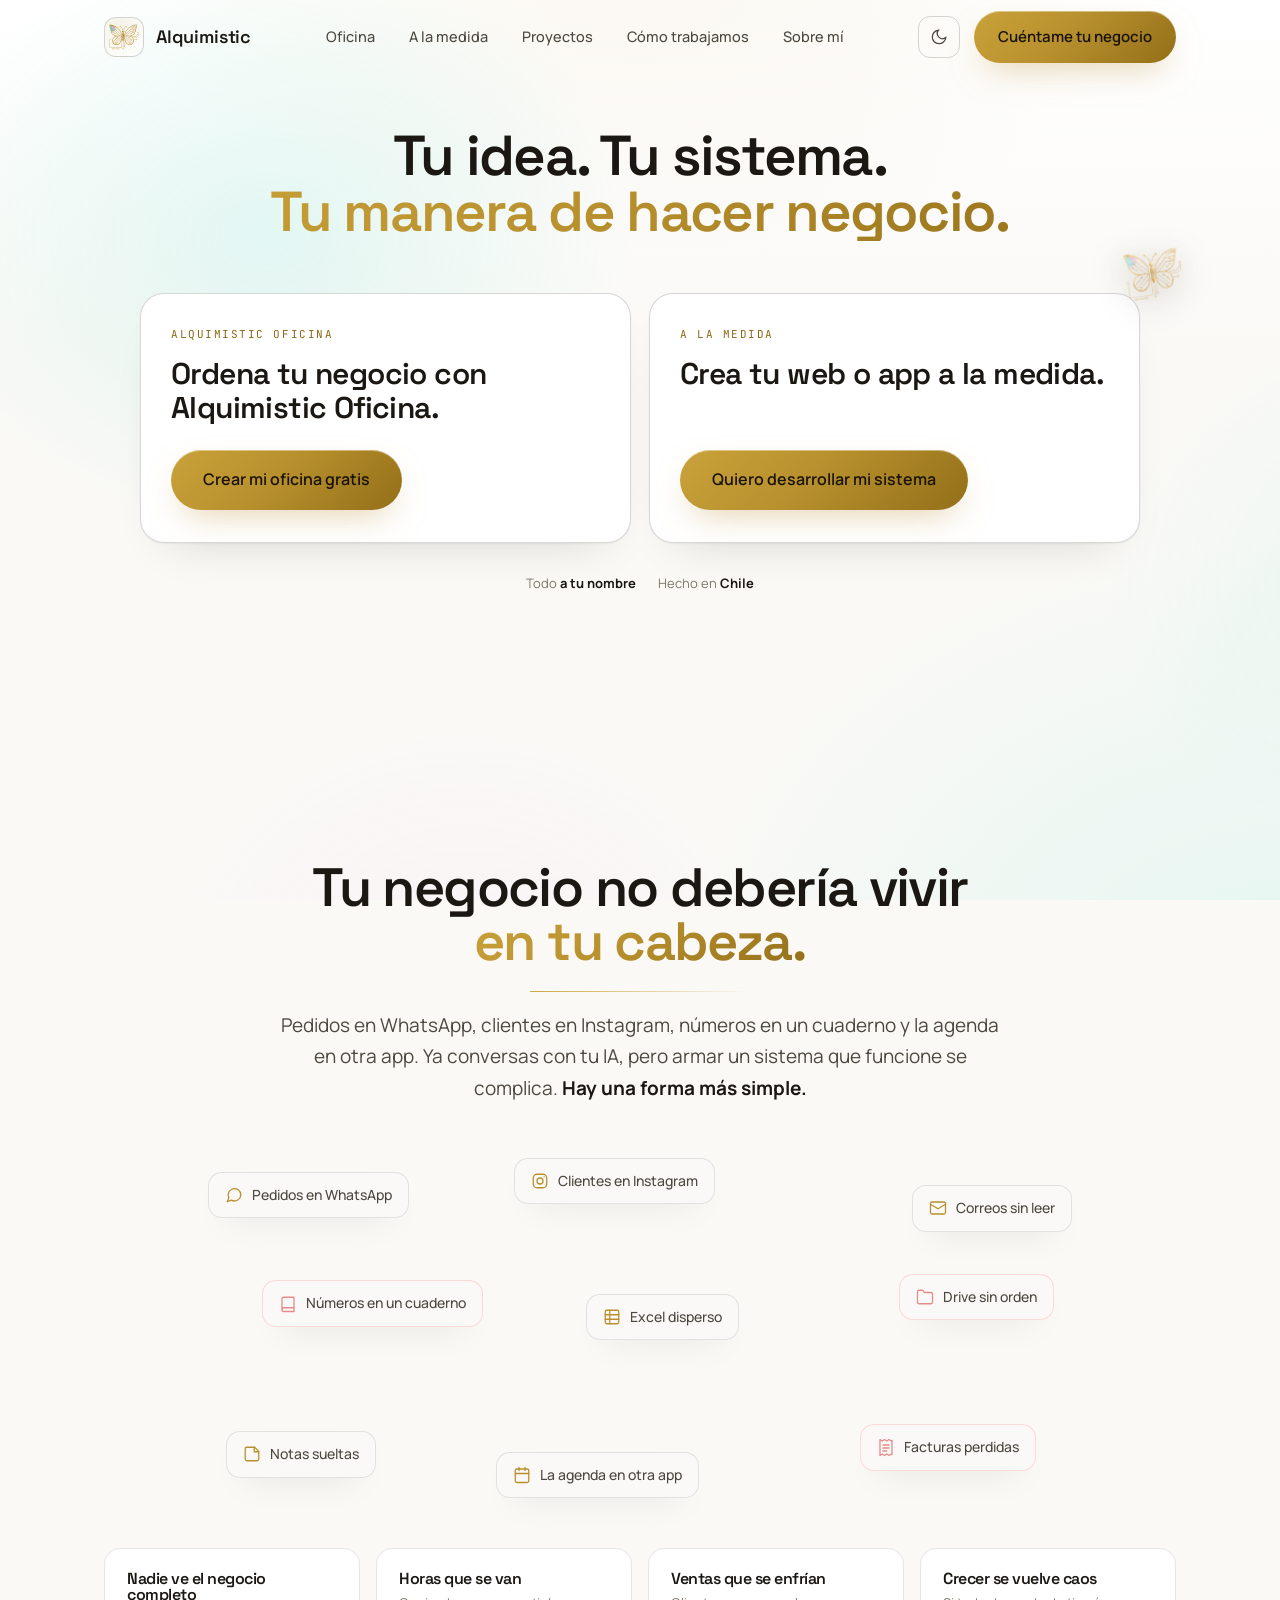
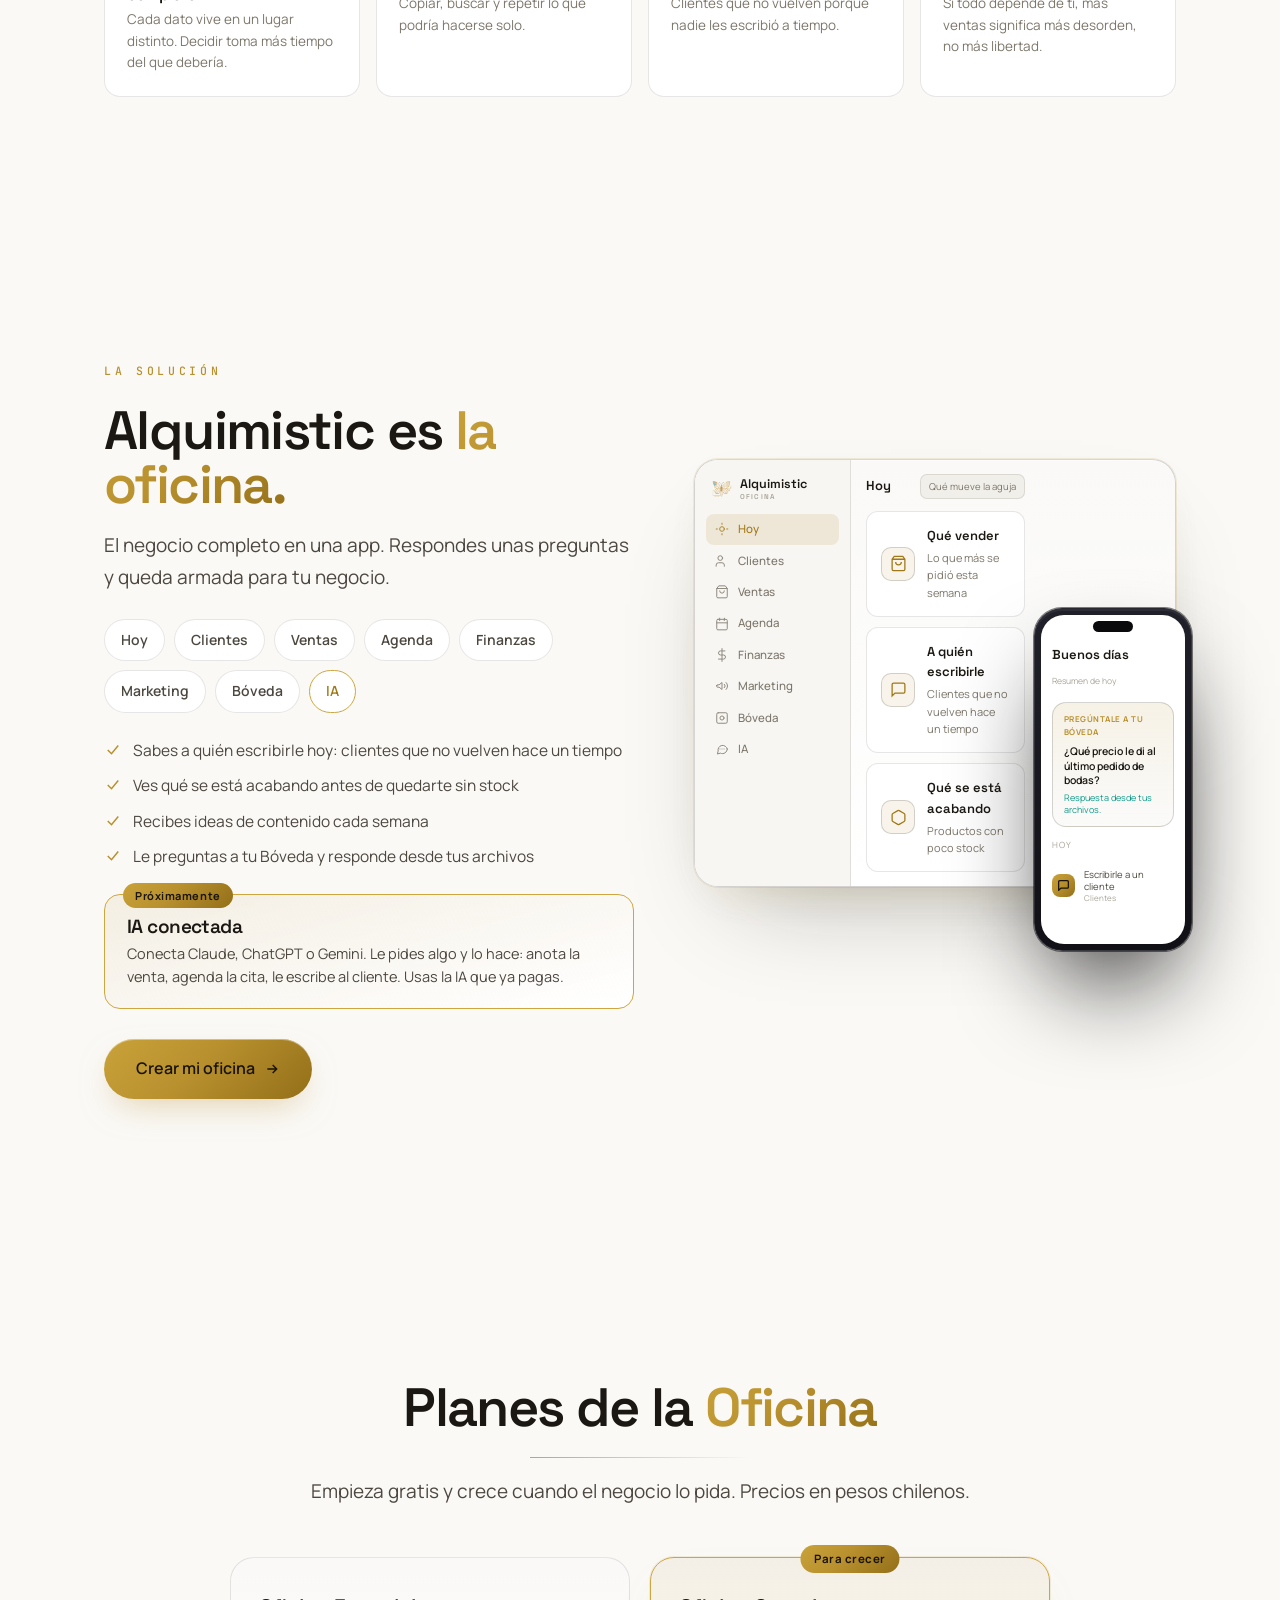
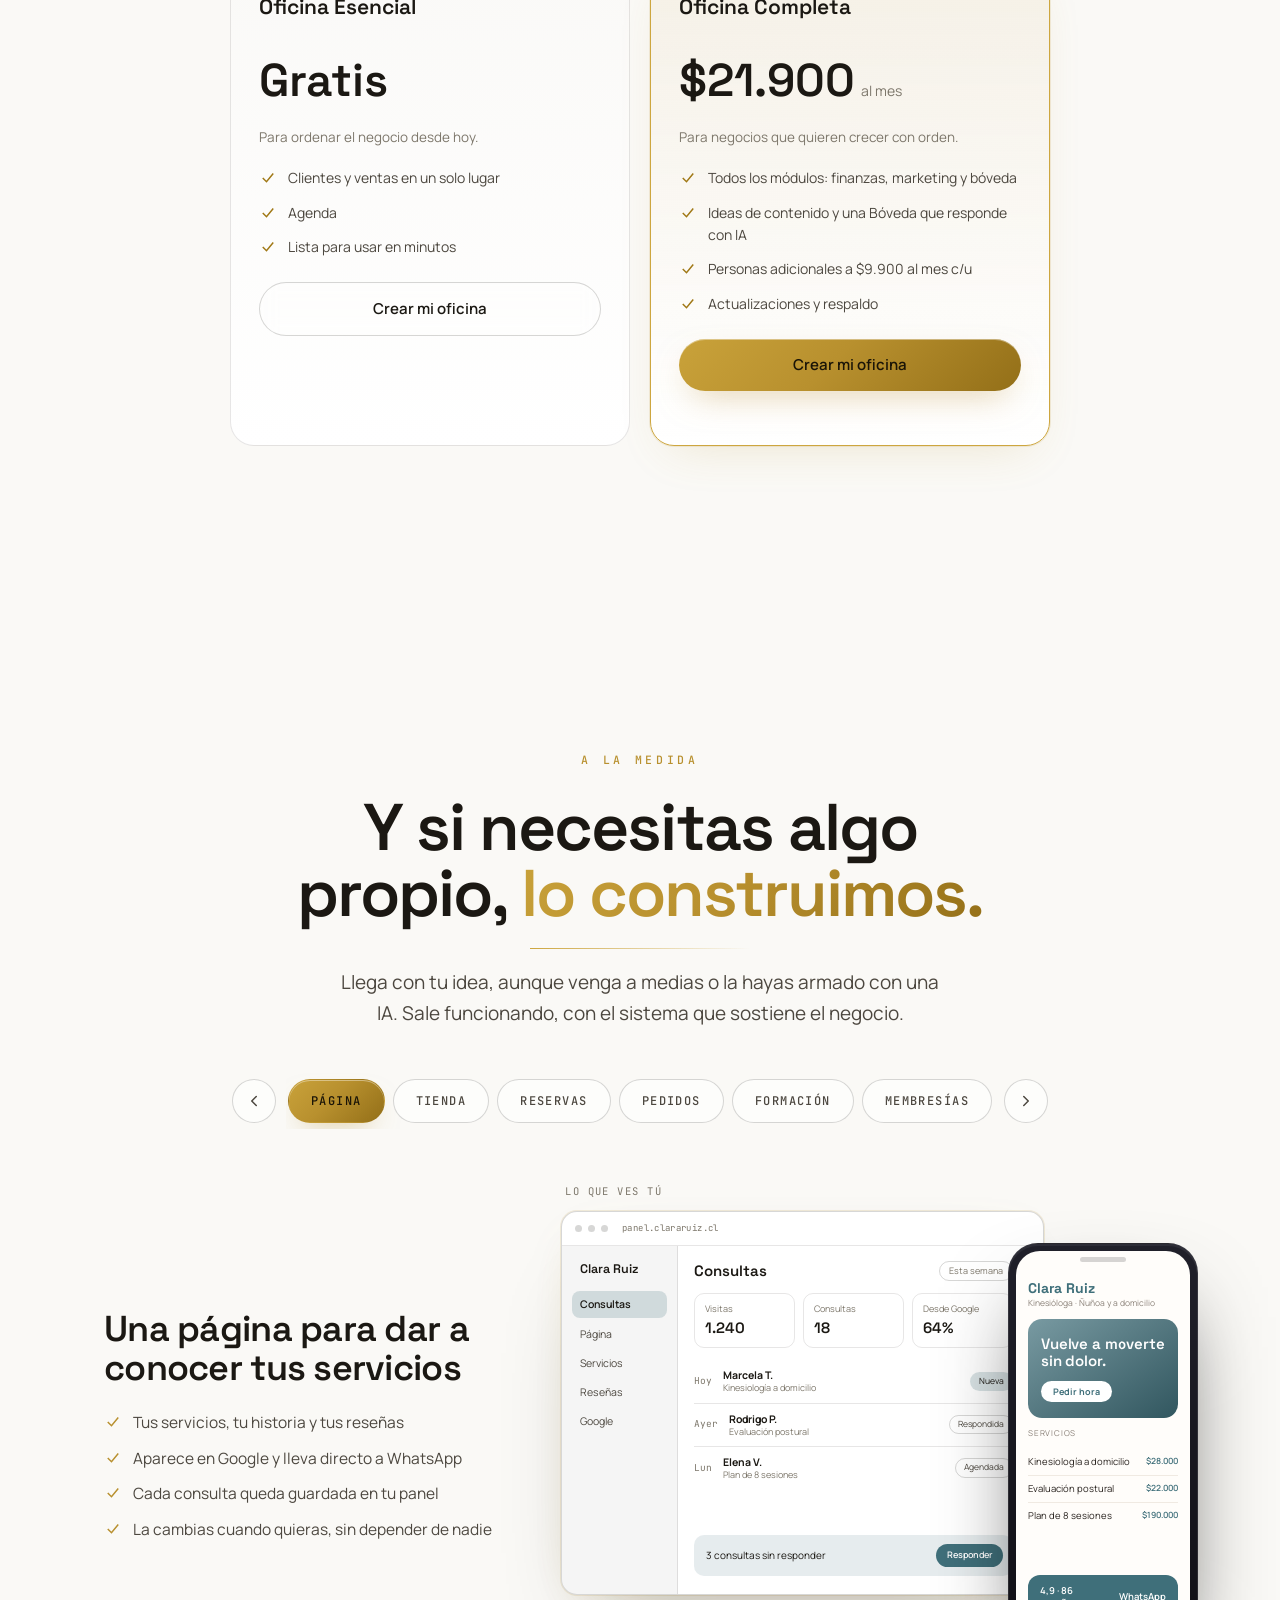
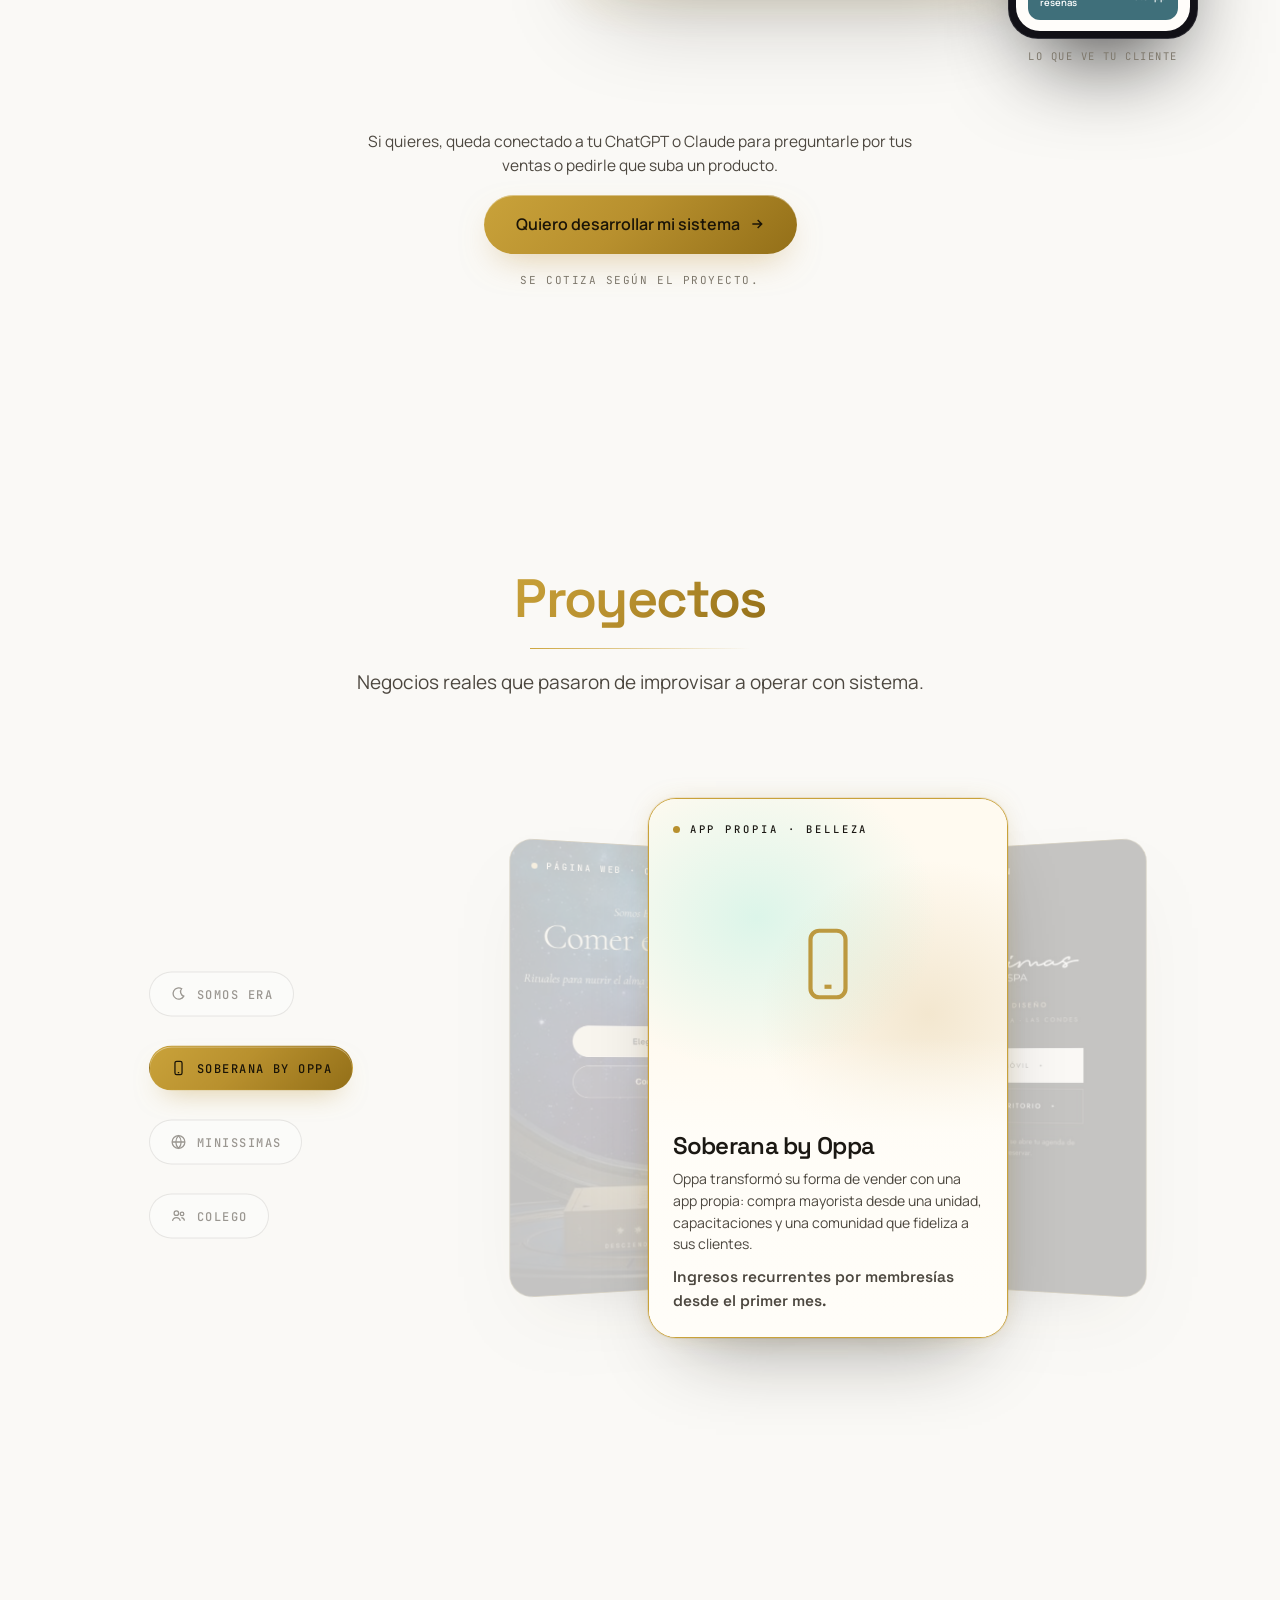
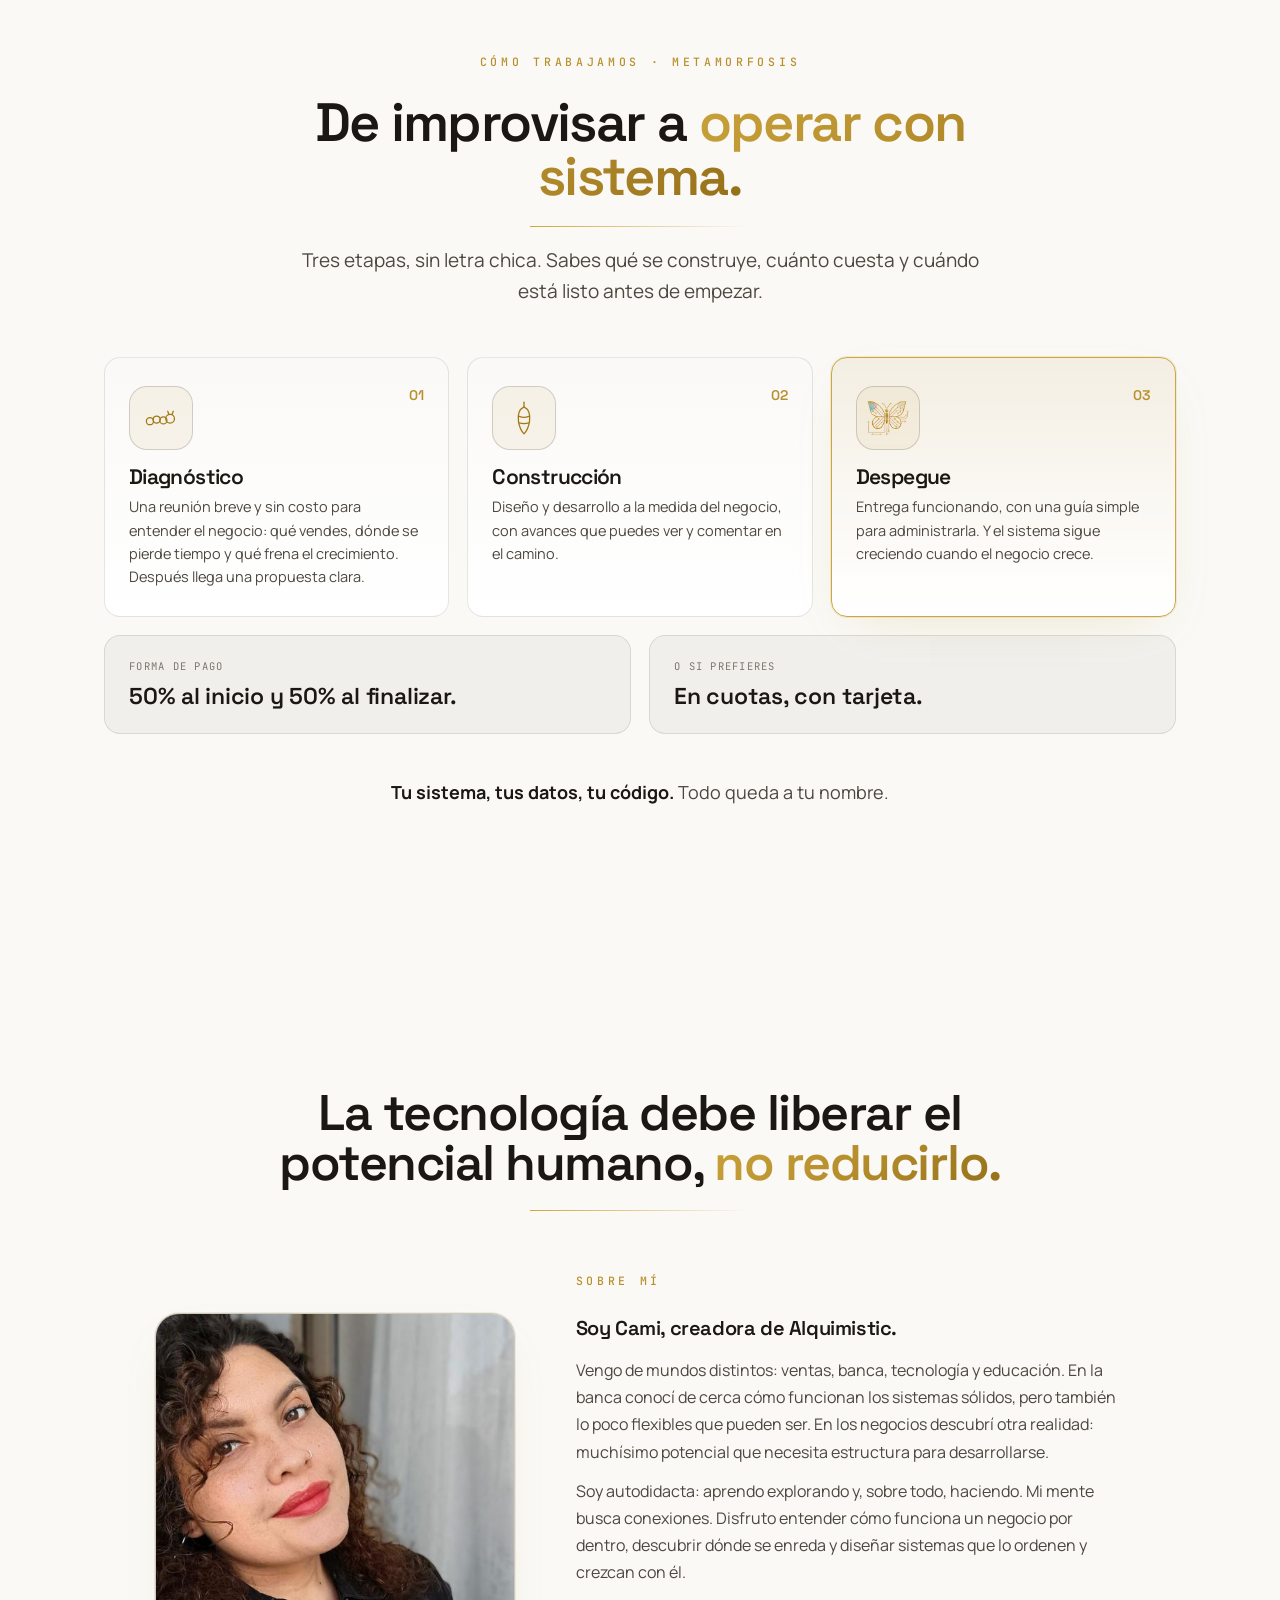
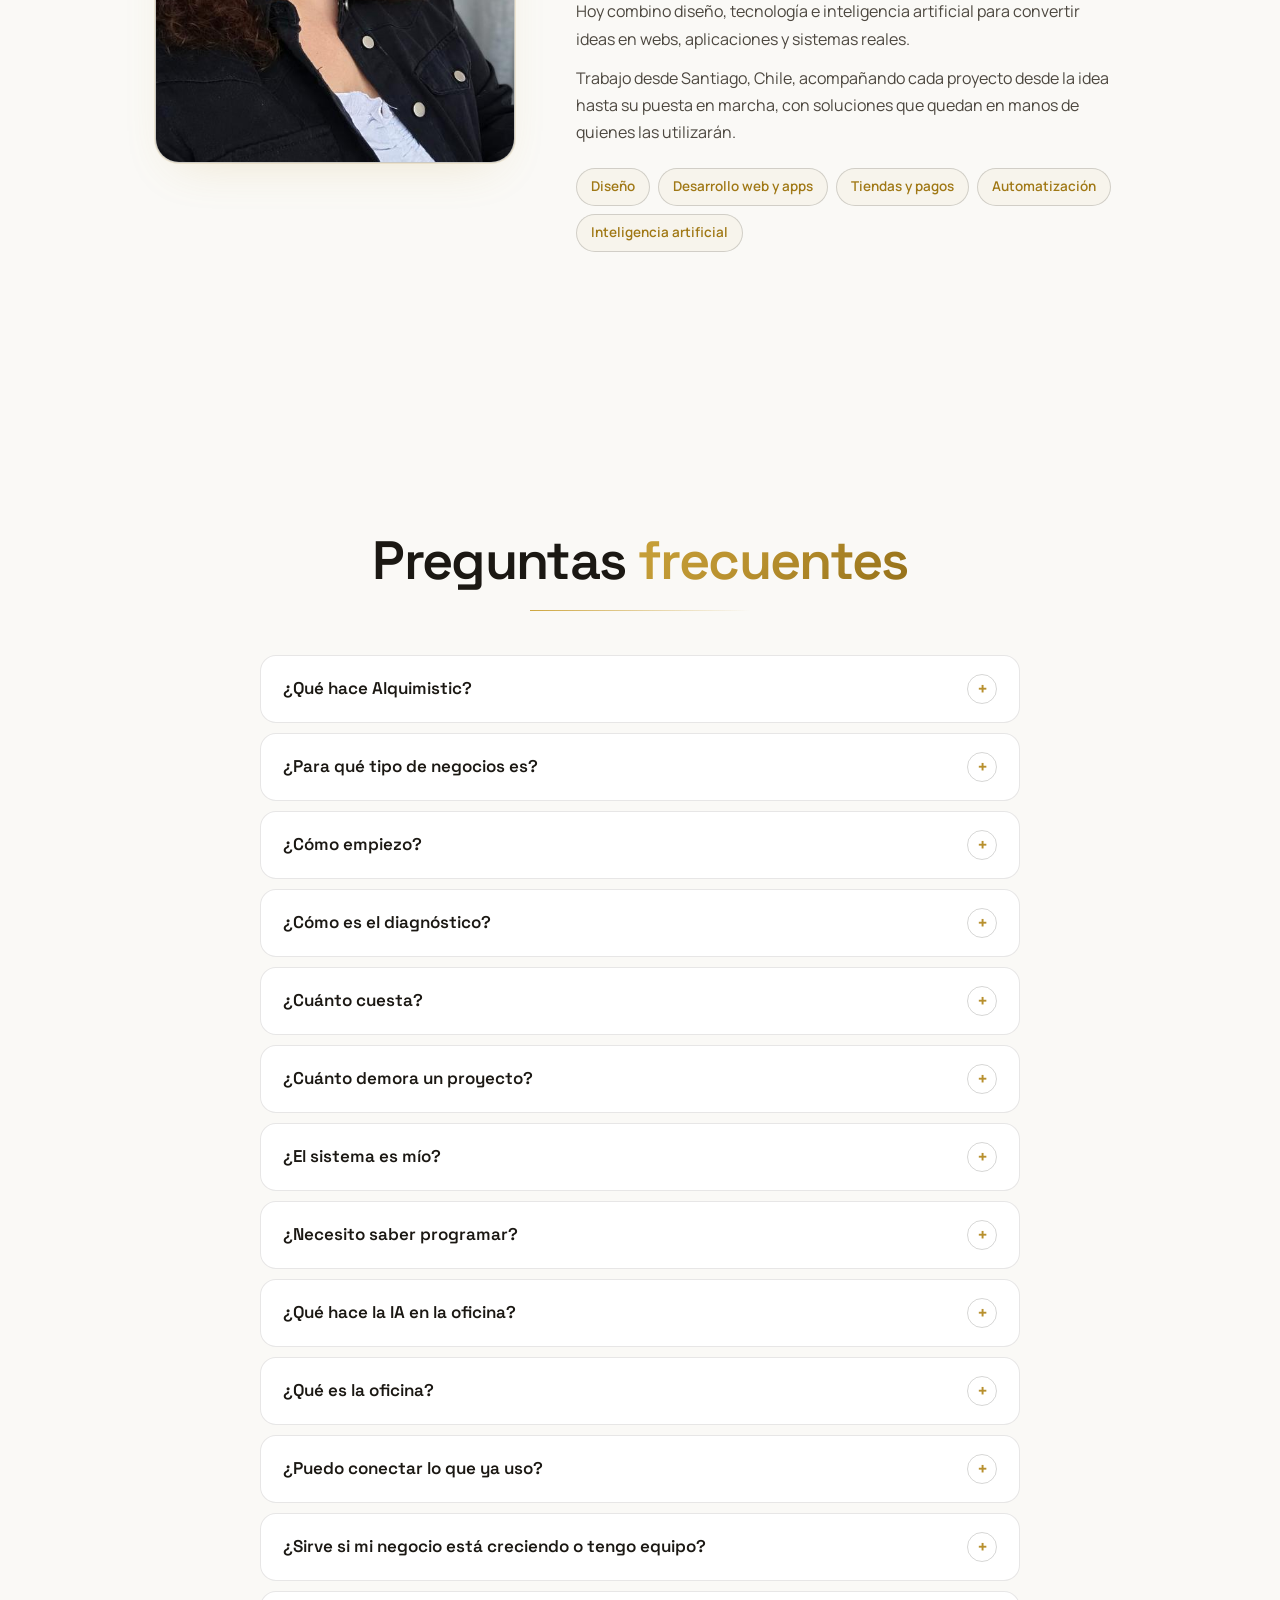
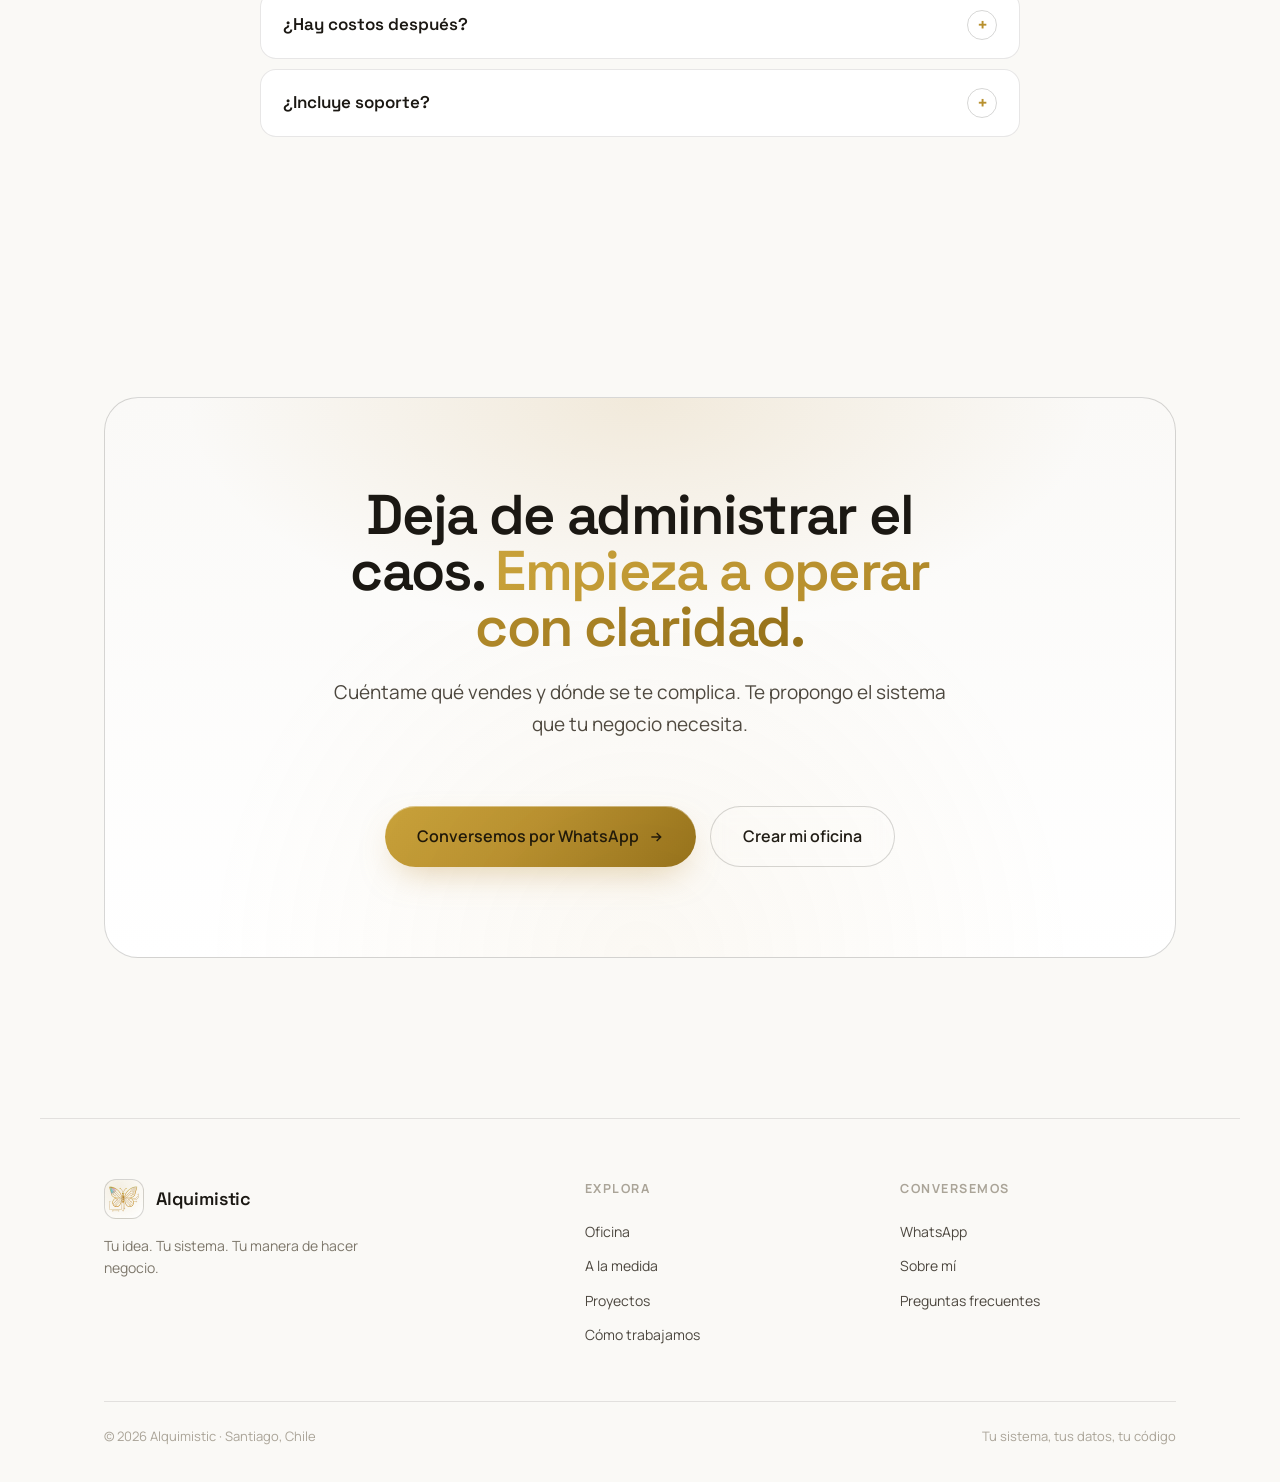
==== commit c9085432: "Landing en dos actos: Oficina y sistemas a la medida Inicio con dos puertas; Acto 1 (problema, Ofici" ====
--- a/index.html
+++ b/index.html
@@ -30,6 +30,7 @@
 <link rel="stylesheet" href="styles.css" />
 <link rel="stylesheet" href="styles-sections.css" />
 <link rel="stylesheet" href="styles-portafolio.css" />
+<link rel="stylesheet" href="styles-ideas.css" />
 <link rel="stylesheet" href="theme.css" />
 <link rel="stylesheet" href="styles-marca.css" />
 <!-- Tema claro/oscuro: se aplica ANTES de pintar para evitar parpadeo -->
@@ -140,7 +141,7 @@
       "name": "¿Cuánto cuesta?",
       "acceptedAnswer": {
         "@type": "Answer",
-        "text": "La Oficina Esencial es gratis. La Oficina Completa cuesta $21.900 al mes e incluye 1 persona; cada persona adicional cuesta $9.900 al mes. Un proyecto a medida (página, app, tienda o membresías) se cotiza después del diagnóstico y se paga una sola vez."
+        "text": "La Oficina Esencial es gratis. La Oficina Completa cuesta $21.900 al mes e incluye 1 persona; cada persona adicional cuesta $9.900 al mes. Un proyecto a medida (página, app, tienda, reservas, cursos o membresías) se cotiza después de una reunión breve y se paga 50% al inicio y 50% al finalizar, o en cuotas con tarjeta."
       }
     },
     {
@@ -229,10 +230,10 @@
       <span class="brand-name">Alquimistic</span>
     </a>
     <div class="nav-links">
-      <a href="#crear">Servicios</a>
+      <a href="#problema">Oficina</a>
+      <a href="#medida">A la medida</a>
       <a href="#proyectos">Proyectos</a>
-      <a href="#oficina">La oficina</a>
-      <a href="#formas">Formas de trabajar</a>
+      <a href="#metamorfosis">Cómo trabajamos</a>
       <a href="#sobre-mi">Sobre mí</a>
     </div>
     <div class="nav-actions">
@@ -248,23 +249,87 @@
 
 <span id="top"></span>
 
-<!-- ============ 1. HERO ============ -->
-<header class="hero wrap">
-  <div class="hero-grid">
-    <div class="hero-copy">
-      <h1 data-reveal data-delay="1">El sistema que <span class="gold-text">tu negocio necesita</span>, hecho a la medida.</h1>
-      <p class="lead" data-reveal data-delay="2">Páginas, apps, tiendas y la oficina digital de tu negocio, en orden y listas para crecer contigo.</p>
-      <div class="hero-cta" data-reveal data-delay="3">
-        <a class="btn btn-primary btn-lg" href="#" data-wa="Hola Cami, vengo por la Metamorfosis. Quiero contarte de mi negocio.">Cuéntame tu negocio
+<!-- ============ 1. HERO ============
+     Dos puertas, sin mezclarlas: la Oficina (Acto 1) y los sistemas a la medida (Acto 2). -->
+<header class="hero hero-puertas wrap">
+  <div class="hero-copy">
+    <h1 data-reveal data-delay="1">Tu idea. Tu sistema. <span class="gold-text">Tu manera de hacer negocio.</span></h1>
+    <div class="hero-doors" data-reveal data-delay="2">
+      <div class="door">
+        <span class="door-k">Alquimistic Oficina</span>
+        <h2>Ordena tu negocio con Alquimistic Oficina.</h2>
+        <a class="btn btn-primary btn-lg" href="#" data-wizard>Crear mi oficina gratis</a>
+      </div>
+      <div class="door">
+        <span class="door-k">A la medida</span>
+        <h2>Crea tu web o app a la medida.</h2>
+        <a class="btn btn-primary btn-lg" href="#medida">Quiero desarrollar mi sistema</a>
+      </div>
+    </div>
+    <div class="hero-trust" data-reveal data-delay="3">
+      <span>Todo <b>a tu nombre</b></span>
+      <span>Hecho en <b>Chile</b></span>
+    </div>
+  </div>
+</header>
+
+<!-- ============ 2. ACTO 1 · ALQUIMISTIC OFICINA: el problema ============ -->
+<section class="sec problem wrap" id="problema">
+  <div class="section-head">
+    <span class="eyebrow" data-reveal><span class="dot"></span>Alquimistic Oficina</span>
+    <h2 class="h2" data-reveal data-delay="1">Tu negocio no debería vivir <span class="gold-text">en tu cabeza.</span></h2>
+    <p class="lead" data-reveal data-delay="2">Pedidos en WhatsApp, clientes en Instagram, números en un cuaderno y la agenda en otra app. Ya conversas con tu IA, pero armar un sistema que funcione se complica. <b class="lead-strong">Hay una forma más simple.</b></p>
+  </div>
+
+  <div class="chaos chaos-9" data-reveal data-delay="2" aria-hidden="true">
+    <div class="chip" style="--rot:-6deg; top:4%; left:2%; animation-delay:.0s"><svg class="ic" viewBox="0 0 24 24" fill="none" stroke="currentColor" stroke-width="1.7" stroke-linecap="round" stroke-linejoin="round"><path d="M21 11.5a8.4 8.4 0 0 1-12.4 7.4L3 21l2.1-5.4A8.4 8.4 0 1 1 21 11.5z"/></svg>Pedidos en WhatsApp</div>
+    <div class="chip" style="--rot:4deg; top:0; left:36%; animation-delay:.8s"><svg class="ic" viewBox="0 0 24 24" fill="none" stroke="currentColor" stroke-width="1.7" stroke-linecap="round" stroke-linejoin="round"><rect x="3" y="3" width="18" height="18" rx="5"/><circle cx="12" cy="12" r="4"/><path d="M17.5 6.5h0"/></svg>Clientes en Instagram</div>
+    <div class="chip" style="--rot:7deg; top:8%; right:2%; animation-delay:1.4s"><svg class="ic" viewBox="0 0 24 24" fill="none" stroke="currentColor" stroke-width="1.7" stroke-linecap="round" stroke-linejoin="round"><rect x="2" y="4" width="20" height="16" rx="2"/><path d="M22 7l-10 6L2 7"/></svg>Correos sin leer</div>
+    <div class="chip danger" style="--rot:-3deg; top:36%; left:8%; animation-delay:.4s"><svg class="ic" viewBox="0 0 24 24" fill="none" stroke="currentColor" stroke-width="1.7" stroke-linecap="round" stroke-linejoin="round"><path d="M4 19.5A2.5 2.5 0 0 1 6.5 17H20V3H6.5A2.5 2.5 0 0 0 4 5.5z"/><path d="M4 19.5A2.5 2.5 0 0 0 6.5 22H20v-5"/></svg>Números en un cuaderno</div>
+    <div class="chip" style="--rot:5deg; top:40%; left:44%; animation-delay:1.0s"><svg class="ic" viewBox="0 0 24 24" fill="none" stroke="currentColor" stroke-width="1.7" stroke-linecap="round" stroke-linejoin="round"><rect x="3" y="3" width="18" height="18" rx="2"/><path d="M3 9h18M3 15h18M9 3v18"/></svg>Excel disperso</div>
+    <div class="chip danger" style="--rot:-5deg; top:34%; right:4%; animation-delay:.2s"><svg class="ic" viewBox="0 0 24 24" fill="none" stroke="currentColor" stroke-width="1.7" stroke-linecap="round" stroke-linejoin="round"><path d="M22 19a2 2 0 0 1-2 2H4a2 2 0 0 1-2-2V5a2 2 0 0 1 2-2h5l2 3h9a2 2 0 0 1 2 2z"/></svg>Drive sin orden</div>
+    <div class="chip" style="--rot:-4deg; bottom:6%; left:4%; animation-delay:1.6s"><svg class="ic" viewBox="0 0 24 24" fill="none" stroke="currentColor" stroke-width="1.7" stroke-linecap="round" stroke-linejoin="round"><path d="M15.5 3H5a2 2 0 0 0-2 2v14a2 2 0 0 0 2 2h14a2 2 0 0 0 2-2V8.5z"/><path d="M15 3v6h6"/></svg>Notas sueltas</div>
+    <div class="chip" style="--rot:6deg; bottom:0; left:34%; animation-delay:.6s"><svg class="ic" viewBox="0 0 24 24" fill="none" stroke="currentColor" stroke-width="1.7" stroke-linecap="round" stroke-linejoin="round"><rect x="3" y="4" width="18" height="18" rx="2"/><path d="M3 10h18M8 2v4M16 2v4"/></svg>La agenda en otra app</div>
+    <div class="chip danger" style="--rot:-6deg; bottom:8%; right:6%; animation-delay:1.2s"><svg class="ic" viewBox="0 0 24 24" fill="none" stroke="currentColor" stroke-width="1.7" stroke-linecap="round" stroke-linejoin="round"><path d="M4 2v20l3-2 3 2 3-2 3 2 3-2 1 .7V2l-1 .7-3-2-3 2-3-2-3 2-3-2z"/><path d="M8 8h8M8 12h8M8 16h5"/></svg>Facturas perdidas</div>
+  </div>
+  <div class="pains">
+    <div class="pain" data-reveal><h4>Nadie ve el negocio completo</h4><p>Cada dato vive en un lugar distinto. Decidir toma más tiempo del que debería.</p></div>
+    <div class="pain" data-reveal data-delay="1"><h4>Horas que se van</h4><p>Copiar, buscar y repetir lo que podría hacerse solo.</p></div>
+    <div class="pain" data-reveal data-delay="2"><h4>Ventas que se enfrían</h4><p>Clientes que no vuelven porque nadie les escribió a tiempo.</p></div>
+    <div class="pain" data-reveal data-delay="3"><h4>Crecer se vuelve caos</h4><p>Si todo depende de ti, más ventas significa más desorden, no más libertad.</p></div>
+  </div>
+</section>
+
+<!-- ============ 3. ACTO 1: la solución (la Oficina) ============ -->
+<section class="sec wrap" id="oficina">
+  <div class="office">
+    <div class="office-copy">
+      <span class="eyebrow" data-reveal><span class="dot"></span>La solución</span>
+      <h2 class="h2" data-reveal data-delay="1">Alquimistic es <span class="gold-text">la oficina.</span></h2>
+      <p class="lead" data-reveal data-delay="2">El negocio completo en una app. Respondes unas preguntas y queda armada para tu negocio.</p>
+
+      <ul class="office-mods" data-reveal data-delay="2">
+        <li>Hoy</li><li>Clientes</li><li>Ventas</li><li>Agenda</li><li>Finanzas</li><li>Marketing</li><li>Bóveda</li><li class="mod-ia">IA</li>
+      </ul>
+
+
+      <ul class="idea-pts office-pts" data-reveal data-delay="2">
+        <li><svg viewBox="0 0 24 24" fill="none" stroke-width="2"><path d="M5 12l5 5 9-11"/></svg>Sabes a quién escribirle hoy: clientes que no vuelven hace un tiempo</li>
+        <li><svg viewBox="0 0 24 24" fill="none" stroke-width="2"><path d="M5 12l5 5 9-11"/></svg>Ves qué se está acabando antes de quedarte sin stock</li>
+        <li><svg viewBox="0 0 24 24" fill="none" stroke-width="2"><path d="M5 12l5 5 9-11"/></svg>Recibes ideas de contenido cada semana</li>
+        <li><svg viewBox="0 0 24 24" fill="none" stroke-width="2"><path d="M5 12l5 5 9-11"/></svg>Le preguntas a tu Bóveda y responde desde tus archivos</li>
+      </ul>
+
+      <div class="office-ia" data-reveal data-delay="3">
+        <span class="soon-pill">Próximamente</span>
+        <h3>IA conectada</h3>
+        <p>Conecta Claude, ChatGPT o Gemini. Le pides algo y lo hace: anota la venta, agenda la cita, le escribe al cliente. Usas la IA que ya pagas.</p>
+      </div>
+
+      <div class="office-cta" data-reveal data-delay="3">
+        <a class="btn btn-primary btn-lg" href="#" data-wizard>Crear mi oficina
           <svg width="16" height="16" viewBox="0 0 24 24" fill="none" stroke="currentColor" stroke-width="2.2"><path d="M5 12h14M13 6l6 6-6 6"/></svg>
         </a>
-        <a class="btn btn-ghost btn-lg" href="#" data-wizard>Crear mi oficina gratis</a>
-      </div>
-      <p class="hero-alt" data-reveal data-delay="3">O mira primero los <a href="#proyectos">proyectos</a>.</p>
-      <div class="hero-trust" data-reveal data-delay="4">
-        <span>Tu sistema <b>a la medida</b></span>
-        <span>Todo <b>a tu nombre</b></span>
-        <span>Hecho en <b>Chile</b></span>
       </div>
     </div>
 
@@ -317,85 +382,348 @@
       </div>
     </div>
   </div>
-</header>
-
-<!-- ============ 2. EL PROBLEMA ============ -->
-<section class="sec problem wrap" id="problema">
+</section>
+
+<!-- ============ 4. ACTO 1: planes de la Oficina ============ -->
+<section class="sec wrap" id="planes">
   <div class="section-head">
-    <span class="eyebrow" data-reveal><span class="dot"></span>El problema</span>
-    <h2 class="h2" data-reveal data-delay="1">Tu negocio no debería vivir <span class="gold-text">en tu cabeza.</span></h2>
-    <p class="lead" data-reveal data-delay="2">Pedidos en WhatsApp, clientes en Instagram, números en un cuaderno y la agenda en otra app. Ya conversas con tu IA, pero armar un sistema que funcione se complica. <b class="lead-strong">Hay una forma más simple.</b></p>
-  </div>
-
-  <div class="chaos chaos-9" data-reveal data-delay="2" aria-hidden="true">
-    <div class="chip" style="--rot:-6deg; top:4%; left:2%; animation-delay:.0s"><svg class="ic" viewBox="0 0 24 24" fill="none" stroke="currentColor" stroke-width="1.7" stroke-linecap="round" stroke-linejoin="round"><path d="M21 11.5a8.4 8.4 0 0 1-12.4 7.4L3 21l2.1-5.4A8.4 8.4 0 1 1 21 11.5z"/></svg>Pedidos en WhatsApp</div>
-    <div class="chip" style="--rot:4deg; top:0; left:36%; animation-delay:.8s"><svg class="ic" viewBox="0 0 24 24" fill="none" stroke="currentColor" stroke-width="1.7" stroke-linecap="round" stroke-linejoin="round"><rect x="3" y="3" width="18" height="18" rx="5"/><circle cx="12" cy="12" r="4"/><path d="M17.5 6.5h0"/></svg>Clientes en Instagram</div>
-    <div class="chip" style="--rot:7deg; top:8%; right:2%; animation-delay:1.4s"><svg class="ic" viewBox="0 0 24 24" fill="none" stroke="currentColor" stroke-width="1.7" stroke-linecap="round" stroke-linejoin="round"><rect x="2" y="4" width="20" height="16" rx="2"/><path d="M22 7l-10 6L2 7"/></svg>Correos sin leer</div>
-    <div class="chip danger" style="--rot:-3deg; top:36%; left:8%; animation-delay:.4s"><svg class="ic" viewBox="0 0 24 24" fill="none" stroke="currentColor" stroke-width="1.7" stroke-linecap="round" stroke-linejoin="round"><path d="M4 19.5A2.5 2.5 0 0 1 6.5 17H20V3H6.5A2.5 2.5 0 0 0 4 5.5z"/><path d="M4 19.5A2.5 2.5 0 0 0 6.5 22H20v-5"/></svg>Números en un cuaderno</div>
-    <div class="chip" style="--rot:5deg; top:40%; left:44%; animation-delay:1.0s"><svg class="ic" viewBox="0 0 24 24" fill="none" stroke="currentColor" stroke-width="1.7" stroke-linecap="round" stroke-linejoin="round"><rect x="3" y="3" width="18" height="18" rx="2"/><path d="M3 9h18M3 15h18M9 3v18"/></svg>Excel disperso</div>
-    <div class="chip danger" style="--rot:-5deg; top:34%; right:4%; animation-delay:.2s"><svg class="ic" viewBox="0 0 24 24" fill="none" stroke="currentColor" stroke-width="1.7" stroke-linecap="round" stroke-linejoin="round"><path d="M22 19a2 2 0 0 1-2 2H4a2 2 0 0 1-2-2V5a2 2 0 0 1 2-2h5l2 3h9a2 2 0 0 1 2 2z"/></svg>Drive sin orden</div>
-    <div class="chip" style="--rot:-4deg; bottom:6%; left:4%; animation-delay:1.6s"><svg class="ic" viewBox="0 0 24 24" fill="none" stroke="currentColor" stroke-width="1.7" stroke-linecap="round" stroke-linejoin="round"><path d="M15.5 3H5a2 2 0 0 0-2 2v14a2 2 0 0 0 2 2h14a2 2 0 0 0 2-2V8.5z"/><path d="M15 3v6h6"/></svg>Notas sueltas</div>
-    <div class="chip" style="--rot:6deg; bottom:0; left:34%; animation-delay:.6s"><svg class="ic" viewBox="0 0 24 24" fill="none" stroke="currentColor" stroke-width="1.7" stroke-linecap="round" stroke-linejoin="round"><rect x="3" y="4" width="18" height="18" rx="2"/><path d="M3 10h18M8 2v4M16 2v4"/></svg>La agenda en otra app</div>
-    <div class="chip danger" style="--rot:-6deg; bottom:8%; right:6%; animation-delay:1.2s"><svg class="ic" viewBox="0 0 24 24" fill="none" stroke="currentColor" stroke-width="1.7" stroke-linecap="round" stroke-linejoin="round"><path d="M4 2v20l3-2 3 2 3-2 3 2 3-2 1 .7V2l-1 .7-3-2-3 2-3-2-3 2-3-2z"/><path d="M8 8h8M8 12h8M8 16h5"/></svg>Facturas perdidas</div>
-  </div>
-  <div class="pains">
-    <div class="pain" data-reveal><h4>Nadie ve el negocio completo</h4><p>Cada dato vive en un lugar distinto. Decidir toma más tiempo del que debería.</p></div>
-    <div class="pain" data-reveal data-delay="1"><h4>Horas que se van</h4><p>Copiar, buscar y repetir lo que podría hacerse solo.</p></div>
-    <div class="pain" data-reveal data-delay="2"><h4>Ventas que se enfrían</h4><p>Clientes que no vuelven porque nadie les escribió a tiempo.</p></div>
-    <div class="pain" data-reveal data-delay="3"><h4>Crecer se vuelve caos</h4><p>Si todo depende de ti, más ventas significa más desorden, no más libertad.</p></div>
+    <h2 class="h2" data-reveal>Planes de la <span class="gold-text">Oficina</span></h2>
+    <p class="lead" data-reveal data-delay="1">Empieza gratis y crece cuando el negocio lo pida. Precios en pesos chilenos.</p>
+  </div>
+
+  <div class="plans plans-2">
+    <div class="plan" data-reveal>
+      <div class="pname">Oficina Esencial</div>
+      <div class="pprice"><span class="amt">Gratis</span></div>
+      <div class="pdesc">Para ordenar el negocio desde hoy.</div>
+      <ul>
+        <li><svg viewBox="0 0 24 24" fill="none" stroke-width="2"><path d="M5 12l5 5 9-11"/></svg>Clientes y ventas en un solo lugar</li>
+        <li><svg viewBox="0 0 24 24" fill="none" stroke-width="2"><path d="M5 12l5 5 9-11"/></svg>Agenda</li>
+        <li><svg viewBox="0 0 24 24" fill="none" stroke-width="2"><path d="M5 12l5 5 9-11"/></svg>Lista para usar en minutos</li>
+      </ul>
+      <a class="btn btn-ghost" href="#" data-wizard>Crear mi oficina</a>
+    </div>
+
+    <div class="plan popular" data-reveal data-delay="1">
+      <div class="plan-flag">Para crecer</div>
+      <div class="pname">Oficina Completa</div>
+      <div class="pprice"><span class="amt">$21.900</span><span class="per">al mes</span></div>
+      <div class="pdesc">Para negocios que quieren crecer con orden.</div>
+      <ul>
+        <li><svg viewBox="0 0 24 24" fill="none" stroke-width="2"><path d="M5 12l5 5 9-11"/></svg>Todos los módulos: finanzas, marketing y bóveda</li>
+        <li><svg viewBox="0 0 24 24" fill="none" stroke-width="2"><path d="M5 12l5 5 9-11"/></svg>Ideas de contenido y una Bóveda que responde con IA</li>
+        <li><svg viewBox="0 0 24 24" fill="none" stroke-width="2"><path d="M5 12l5 5 9-11"/></svg>Personas adicionales a $9.900 al mes c/u</li>
+        <li><svg viewBox="0 0 24 24" fill="none" stroke-width="2"><path d="M5 12l5 5 9-11"/></svg>Actualizaciones y respaldo</li>
+      </ul>
+      <a class="btn btn-primary" href="#" data-wizard>Crear mi oficina</a>
+    </div>
   </div>
 </section>
 
-<!-- ============ 3. LO QUE SE PUEDE CREAR (por objetivo de crecimiento) ============ -->
-<section class="sec wrap" id="crear">
+<!-- ============ 5. ACTO 2 · SISTEMAS HECHOS A LA MEDIDA ============
+     Carrusel por tipo de proyecto. Cada lámina = «lo que ves tú» (panel) + «lo que ve tu cliente» (teléfono).
+     Las marcas son de ejemplo. Estilos en styles-ideas.css; lógica en app.js (data-ideas).
+     Sin data-reveal dentro de .idea: las que parten ocultas no se revelarían.
+     Enlace directo a una lámina: alquimistic.com/#medida-tienda -->
+<section class="sec wrap acto-2" id="medida" data-ideas>
   <div class="section-head">
-    <h2 class="h2" data-reveal>Lo que se puede <span class="gold-text">crear.</span></h2>
-    <p class="lead" data-reveal data-delay="1">Cada pieza resuelve una etapa del crecimiento. Se puede partir por una y sumar las demás cuando el negocio lo pida.</p>
-  </div>
-
-  <div class="goals">
-    <article class="goal" data-reveal>
-      <span class="goal-n">01</span>
-      <h3>Que te encuentren</h3>
-      <p class="goal-lead">Aparecer en Google y que reservar o comprar sea fácil.</p>
-      <ul>
-        <li><span class="gi"><svg viewBox="0 0 24 24" fill="none" stroke-width="1.6" stroke-linecap="round" stroke-linejoin="round"><circle cx="12" cy="12" r="9"/><path d="M3 12h18M12 3a14 14 0 0 1 0 18M12 3a14 14 0 0 0 0 18"/></svg></span><span><b>Página web y Google</b>Que te encuentren y te reserven.</span></li>
-        <li><span class="gi"><svg viewBox="0 0 24 24" fill="none" stroke-width="1.6" stroke-linecap="round" stroke-linejoin="round"><rect x="3" y="4" width="18" height="18" rx="2"/><path d="M3 10h18M8 2v4M16 2v4M9 15l2 2 4-4"/></svg></span><span><b>Agenda y reservas</b>Conectada a la herramienta que ya usas.</span></li>
-      </ul>
+    <span class="eyebrow" data-reveal><span class="dot"></span>A la medida</span>
+    <h2 class="h2" data-reveal data-delay="1">Y si necesitas algo propio, <span class="gold-text">lo construimos.</span></h2>
+    <p class="lead" data-reveal data-delay="2">Llega con tu idea, aunque venga a medias o la hayas armado con una IA. Sale funcionando, con el sistema que sostiene el negocio.</p>
+  </div>
+
+  <div class="ideas-nav" data-reveal data-delay="2">
+    <button class="ideas-arrow" type="button" data-ideas-prev aria-label="Anterior"><svg viewBox="0 0 24 24" fill="none" stroke="currentColor" stroke-width="2" stroke-linecap="round" stroke-linejoin="round"><path d="M15 6l-6 6 6 6"/></svg></button>
+    <div class="ideas-pills" role="tablist" aria-label="Tipos de proyecto">
+      <button class="idea-pill is-on" type="button" role="tab" aria-selected="true" data-rubro="pagina">Página</button>
+      <button class="idea-pill" type="button" role="tab" aria-selected="false" data-rubro="tienda">Tienda</button>
+      <button class="idea-pill" type="button" role="tab" aria-selected="false" data-rubro="reservas">Reservas</button>
+      <button class="idea-pill" type="button" role="tab" aria-selected="false" data-rubro="pedidos">Pedidos</button>
+      <button class="idea-pill" type="button" role="tab" aria-selected="false" data-rubro="formacion">Formación</button>
+      <button class="idea-pill" type="button" role="tab" aria-selected="false" data-rubro="membresias">Membresías</button>
+    </div>
+    <button class="ideas-arrow" type="button" data-ideas-next aria-label="Siguiente"><svg viewBox="0 0 24 24" fill="none" stroke="currentColor" stroke-width="2" stroke-linecap="round" stroke-linejoin="round"><path d="M9 6l6 6-6 6"/></svg></button>
+  </div>
+
+  <div class="ideas-stage" data-reveal data-delay="3">
+
+    <!-- Página -->
+    <article class="idea" role="tabpanel" data-idea="pagina" data-msg="una página para dar a conocer mis servicios" style="--m:#3f6f7a">
+      <div class="idea-copy">
+        <h3>Una página para dar a conocer tus servicios</h3>
+        <ul class="idea-pts">
+          <li><svg viewBox="0 0 24 24" fill="none" stroke-width="2"><path d="M5 12l5 5 9-11"/></svg>Tus servicios, tu historia y tus reseñas</li>
+          <li><svg viewBox="0 0 24 24" fill="none" stroke-width="2"><path d="M5 12l5 5 9-11"/></svg>Aparece en Google y lleva directo a WhatsApp</li>
+          <li><svg viewBox="0 0 24 24" fill="none" stroke-width="2"><path d="M5 12l5 5 9-11"/></svg>Cada consulta queda guardada en tu panel</li>
+          <li><svg viewBox="0 0 24 24" fill="none" stroke-width="2"><path d="M5 12l5 5 9-11"/></svg>La cambias cuando quieras, sin depender de nadie</li>
+        </ul>
+      </div>
+      <div class="idea-mock" aria-hidden="true">
+        <span class="im-lbl im-lbl-tu">Lo que ves tú</span>
+        <div class="im-panel">
+          <div class="im-bar"><i></i><i></i><i></i><span>panel.clararuiz.cl</span></div>
+          <div class="im-body">
+            <aside class="im-side"><b>Clara Ruiz</b><span class="on">Consultas</span><span>Página</span><span>Servicios</span><span>Reseñas</span><span>Google</span></aside>
+            <div class="im-main">
+              <div class="im-h"><b>Consultas</b><span>Esta semana</span></div>
+              <div class="im-stats"><div class="im-stat"><small>Visitas</small><b>1.240</b></div><div class="im-stat"><small>Consultas</small><b>18</b></div><div class="im-stat"><small>Desde Google</small><b>64%</b></div></div>
+              <div class="im-rows">
+                <div class="im-row"><span class="t">Hoy</span><span><b>Marcela T.</b><small>Kinesiología a domicilio</small></span><span class="im-tag ok">Nueva</span></div>
+                <div class="im-row"><span class="t">Ayer</span><span><b>Rodrigo P.</b><small>Evaluación postural</small></span><span class="im-tag">Respondida</span></div>
+                <div class="im-row"><span class="t">Lun</span><span><b>Elena V.</b><small>Plan de 8 sesiones</small></span><span class="im-tag">Agendada</span></div>
+              </div>
+              <div class="im-alert"><span>3 consultas sin responder</span><b>Responder</b></div>
+            </div>
+          </div>
+        </div>
+        <div class="im-phone"><span class="im-lbl">Lo que ve tu cliente</span><div class="im-screen">
+          <div class="ip-top"><b>Clara Ruiz</b><small>Kinesióloga · Ñuñoa y a domicilio</small></div>
+          <div class="ip-hero"><b>Vuelve a moverte sin dolor.</b><span>Pedir hora</span></div>
+          <span class="ip-lbl">Servicios</span>
+          <div>
+            <div class="ip-ben"><span>Kinesiología a domicilio</span><small>$28.000</small></div>
+            <div class="ip-ben"><span>Evaluación postural</span><small>$22.000</small></div>
+            <div class="ip-ben"><span>Plan de 8 sesiones</span><small>$190.000</small></div>
+          </div>
+          <div class="ip-bar"><span>4,9 · 86 reseñas</span><span>WhatsApp</span></div>
+        </div></div>
+      </div>
     </article>
-    <article class="goal" data-reveal data-delay="1">
-      <span class="goal-n">02</span>
-      <h3>Que te compren</h3>
-      <p class="goal-lead">Vender sin depender de responder cada mensaje.</p>
-      <ul>
-        <li><span class="gi"><svg viewBox="0 0 24 24" fill="none" stroke-width="1.6" stroke-linecap="round" stroke-linejoin="round"><path d="M6 2L3 6v14a2 2 0 0 0 2 2h14a2 2 0 0 0 2-2V6l-3-4z"/><path d="M3 6h18M16 10a4 4 0 0 1-8 0"/></svg></span><span><b>Tienda online</b>Catálogo, pedidos y pagos.</span></li>
-        <li><span class="gi"><svg viewBox="0 0 24 24" fill="none" stroke-width="1.6" stroke-linecap="round" stroke-linejoin="round"><rect x="6" y="2" width="12" height="20" rx="2.5"/><path d="M11 18h2"/></svg></span><span><b>App propia</b>Tu marca en el celular de tus clientes.</span></li>
-      </ul>
+
+    <!-- Tienda -->
+    <article class="idea" role="tabpanel" data-idea="tienda" data-msg="una tienda para vender mis productos" style="--m:#5c7a52" hidden>
+      <div class="idea-copy">
+        <h3>Una tienda para vender tus productos</h3>
+        <ul class="idea-pts">
+          <li><svg viewBox="0 0 24 24" fill="none" stroke-width="2"><path d="M5 12l5 5 9-11"/></svg>Catálogo, carro y pago en línea</li>
+          <li><svg viewBox="0 0 24 24" fill="none" stroke-width="2"><path d="M5 12l5 5 9-11"/></svg>Pedidos por preparar y despachos</li>
+          <li><svg viewBox="0 0 24 24" fill="none" stroke-width="2"><path d="M5 12l5 5 9-11"/></svg>Stock con aviso antes del quiebre</li>
+          <li><svg viewBox="0 0 24 24" fill="none" stroke-width="2"><path d="M5 12l5 5 9-11"/></svg>Códigos de descuento cuando quieras</li>
+        </ul>
+      </div>
+      <div class="idea-mock" aria-hidden="true">
+        <span class="im-lbl im-lbl-tu">Lo que ves tú</span>
+        <div class="im-panel">
+          <div class="im-bar"><i></i><i></i><i></i><span>panel.almacensauce.cl</span></div>
+          <div class="im-body">
+            <aside class="im-side"><b>Almacén Sauce</b><span class="on">Pedidos</span><span>Productos</span><span>Stock</span><span>Despachos</span><span>Descuentos</span></aside>
+            <div class="im-main">
+              <div class="im-h"><b>Pedidos</b><span>Esta semana</span></div>
+              <div class="im-stats"><div class="im-stat"><small>Pedidos</small><b>38</b></div><div class="im-stat"><small>Ventas</small><b>$612.300</b></div><div class="im-stat"><small>Por preparar</small><b>5</b></div></div>
+              <div class="im-rows">
+                <div class="im-row"><span class="t">#2041</span><span><b>Camila T.</b><small>3 productos · $26.480</small></span><span class="im-tag ok">Por preparar</span></div>
+                <div class="im-row"><span class="t">#2040</span><span><b>Ignacio V.</b><small>1 producto · $12.990</small></span><span class="im-tag">Despachado</span></div>
+                <div class="im-row"><span class="t">#2039</span><span><b>Paula G.</b><small>2 productos · $13.490</small></span><span class="im-tag">Entregado</span></div>
+              </div>
+              <div class="im-alert"><span>Vela de soya · quedan 4</span><b>Reponer</b></div>
+            </div>
+          </div>
+        </div>
+        <div class="im-phone"><span class="im-lbl">Lo que ve tu cliente</span><div class="im-screen">
+          <div class="ip-top"><b>Almacén Sauce</b><small>Despacho a todo Chile</small></div>
+          <div class="ip-chips"><span class="on">Todo</span><span>Velas</span><span>Baño</span></div>
+          <div class="ip-grid">
+            <div class="ip-prod"><span class="th caja"></span><b>Vela de soya</b><small>$8.990</small></div>
+            <div class="ip-prod"><span class="th caja t2"></span><b>Jabón de avena</b><small>$4.500</small></div>
+            <div class="ip-prod"><span class="th caja t3"></span><b>Difusor de lavanda</b><small>$12.990</small></div>
+            <div class="ip-prod"><span class="th caja t2"></span><b>Set de regalo</b><small>$19.990</small></div>
+          </div>
+          <div class="ip-bar"><span>Carro · 3</span><span>$26.480</span></div>
+        </div></div>
+      </div>
     </article>
-    <article class="goal" data-reveal data-delay="2">
-      <span class="goal-n">03</span>
-      <h3>Que vuelvan</h3>
-      <p class="goal-lead">Convertir compras sueltas en ingresos que se repiten.</p>
-      <ul>
-        <li><span class="gi"><svg viewBox="0 0 24 24" fill="none" stroke-width="1.6" stroke-linecap="round" stroke-linejoin="round"><path d="M17 1l4 4-4 4"/><path d="M3 11V9a4 4 0 0 1 4-4h14"/><path d="M7 23l-4-4 4-4"/><path d="M21 13v2a4 4 0 0 1-4 4H3"/></svg></span><span><b>Membresías y comunidad</b>Ingresos que se repiten cada mes.</span></li>
-        <li><span class="gi"><svg viewBox="0 0 24 24" fill="none" stroke-width="1.6" stroke-linecap="round" stroke-linejoin="round"><path d="M20 12v10H4V12"/><path d="M2 7h20v5H2z"/><path d="M12 22V7"/><path d="M12 7H7.5a2.5 2.5 0 0 1 0-5C11 2 12 7 12 7zM12 7h4.5a2.5 2.5 0 0 0 0-5C13 2 12 7 12 7z"/></svg></span><span><b>Beneficios y fidelización</b>Cashback, descuentos y premios para quien vuelve.</span></li>
-      </ul>
+
+    <!-- Reservas -->
+    <article class="idea" role="tabpanel" data-idea="reservas" data-msg="un sistema para agendar y reservar" style="--m:#a8577a" hidden>
+      <div class="idea-copy">
+        <h3>Un sistema para agendar y reservar</h3>
+        <ul class="idea-pts">
+          <li><svg viewBox="0 0 24 24" fill="none" stroke-width="2"><path d="M5 12l5 5 9-11"/></svg>Tus trabajos y servicios con precio</li>
+          <li><svg viewBox="0 0 24 24" fill="none" stroke-width="2"><path d="M5 12l5 5 9-11"/></svg>Reserva en línea con abono</li>
+          <li><svg viewBox="0 0 24 24" fill="none" stroke-width="2"><path d="M5 12l5 5 9-11"/></svg>Recordatorios automáticos antes de cada hora</li>
+          <li><svg viewBox="0 0 24 24" fill="none" stroke-width="2"><path d="M5 12l5 5 9-11"/></svg>Pagos y ficha de cada cliente</li>
+        </ul>
+      </div>
+      <div class="idea-mock" aria-hidden="true">
+        <span class="im-lbl im-lbl-tu">Lo que ves tú</span>
+        <div class="im-panel">
+          <div class="im-bar"><i></i><i></i><i></i><span>panel.estudionacar.cl</span></div>
+          <div class="im-body">
+            <aside class="im-side"><b>Estudio Nácar</b><span class="on">Agenda</span><span>Clientes</span><span>Servicios</span><span>Pagos</span><span>Recordatorios</span></aside>
+            <div class="im-main">
+              <div class="im-h"><b>Agenda</b><span>Jueves 19</span></div>
+              <div class="im-stats"><div class="im-stat"><small>Horas de hoy</small><b>7</b></div><div class="im-stat"><small>Abonos</small><b>$35.000</b></div><div class="im-stat"><small>Por confirmar</small><b>1</b></div></div>
+              <div class="im-rows">
+                <div class="im-row"><span class="t">10:00</span><span><b>Valentina R.</b><small>Manicure semipermanente</small></span><span class="im-tag ok">Confirmada</span></div>
+                <div class="im-row"><span class="t">11:30</span><span><b>Josefa M.</b><small>Diseño de cejas</small></span><span class="im-tag ok">Abono pagado</span></div>
+                <div class="im-row"><span class="t">15:00</span><span><b>Carla P.</b><small>Manicure y pedicure</small></span><span class="im-tag">Recordatorio enviado</span></div>
+              </div>
+              <div class="im-alert"><span>Antonia S. no viene hace 2 meses</span><b>Escribirle</b></div>
+            </div>
+          </div>
+        </div>
+        <div class="im-phone"><span class="im-lbl">Lo que ve tu cliente</span><div class="im-screen">
+          <div class="ip-top"><b>Estudio Nácar</b><small>Uñas y cejas · Providencia</small></div>
+          <div class="ip-gal"><span class="th foto"></span><span class="th foto t2"></span><span class="th foto t3"></span></div>
+          <div class="ip-list">
+            <div class="ip-item"><span class="th foto t2"></span><span><b>Manicure semipermanente</b><small>60 min · $18.000</small></span><span class="ip-plus">+</span></div>
+            <div class="ip-item"><span class="th foto t3"></span><span><b>Diseño de cejas</b><small>30 min · $12.000</small></span><span class="ip-plus">+</span></div>
+          </div>
+          <span class="ip-lbl">Jueves 19</span>
+          <div class="ip-slots"><span>10:00</span><span class="on">11:30</span><span>15:00</span><span>16:30</span></div>
+          <div class="ip-bar"><span>Reservar con abono</span><span>$5.000</span></div>
+        </div></div>
+      </div>
     </article>
-    <article class="goal goal-main" data-reveal data-delay="3">
-      <span class="goal-n">04</span>
-      <h3>Que funcione sin ti</h3>
-      <p class="goal-lead">Ordenar la operación para crecer con estructura, no con más caos.</p>
-      <ul>
-        <li><span class="gi"><svg viewBox="0 0 24 24" fill="none" stroke-width="1.6" stroke-linecap="round" stroke-linejoin="round"><rect x="3" y="3" width="7" height="7" rx="1.5"/><rect x="14" y="3" width="7" height="7" rx="1.5"/><rect x="3" y="14" width="7" height="7" rx="1.5"/><rect x="14" y="14" width="7" height="7" rx="1.5"/></svg></span><span><b>La oficina de tu negocio</b>Clientes, fechas, archivos y finanzas en un solo lugar.</span></li>
-        <li><span class="gi"><svg viewBox="0 0 24 24" fill="none" stroke-width="1.6" stroke-linecap="round" stroke-linejoin="round"><path d="M21 12a8 8 0 0 1-11.6 7.1L4 20.5l1.4-4.9A8 8 0 1 1 21 12z"/><path d="M8.5 12h.01M12 12h.01M15.5 12h.01"/></svg></span><span><b>Ideas y Bóveda con IA</b>Ideas de contenido cada semana y una Bóveda que responde tus preguntas.</span></li>
-      </ul>
+
+    <!-- Pedidos -->
+    <article class="idea" role="tabpanel" data-idea="pedidos" data-msg="un menú para recibir pedidos" style="--m:#b4532a" hidden>
+      <div class="idea-copy">
+        <h3>Un menú para recibir pedidos</h3>
+        <ul class="idea-pts">
+          <li><svg viewBox="0 0 24 24" fill="none" stroke-width="2"><path d="M5 12l5 5 9-11"/></svg>Menú con fotos, pedido y pago en línea</li>
+          <li><svg viewBox="0 0 24 24" fill="none" stroke-width="2"><path d="M5 12l5 5 9-11"/></svg>Los pedidos llegan a tu panel al instante</li>
+          <li><svg viewBox="0 0 24 24" fill="none" stroke-width="2"><path d="M5 12l5 5 9-11"/></svg>El inventario se descuenta con cada venta</li>
+          <li><svg viewBox="0 0 24 24" fill="none" stroke-width="2"><path d="M5 12l5 5 9-11"/></svg>Proveedores y compras en el mismo lugar</li>
+        </ul>
+      </div>
+      <div class="idea-mock" aria-hidden="true">
+        <span class="im-lbl im-lbl-tu">Lo que ves tú</span>
+        <div class="im-panel">
+          <div class="im-bar"><i></i><i></i><i></i><span>panel.casabrasa.cl</span></div>
+          <div class="im-body">
+            <aside class="im-side"><b>Casa Brasa</b><span class="on">Pedidos</span><span>Menú</span><span>Inventario</span><span>Proveedores</span><span>Ventas</span></aside>
+            <div class="im-main">
+              <div class="im-h"><b>Pedidos</b><span>Hoy</span></div>
+              <div class="im-stats"><div class="im-stat"><small>Pedidos</small><b>24</b></div><div class="im-stat"><small>Ventas</small><b>$386.400</b></div><div class="im-stat"><small>Ticket promedio</small><b>$16.100</b></div></div>
+              <div class="im-cols">
+                <div class="im-col"><small>Nuevos</small>
+                  <div class="im-card"><b>#128 · Retiro</b><small>2 productos</small><em>$18.400</em></div>
+                  <div class="im-card"><b>#129 · Despacho</b><small>4 productos</small><em>$31.200</em></div>
+                </div>
+                <div class="im-col"><small>En cocina</small>
+                  <div class="im-card"><b>#127 · Retiro</b><small>1 producto</small><em>$9.900</em></div>
+                </div>
+                <div class="im-col"><small>Listos</small>
+                  <div class="im-card"><b>#126 · Despacho</b><small>3 productos</small><em>$25.300</em></div>
+                </div>
+              </div>
+              <div class="im-alert"><span>Palta Hass · quedan 2 kg</span><b>Pedir a proveedor</b></div>
+            </div>
+          </div>
+        </div>
+        <div class="im-phone"><span class="im-lbl">Lo que ve tu cliente</span><div class="im-screen">
+          <div class="ip-top"><b>Casa Brasa</b><small>Abierto · retiro en 25 min</small></div>
+          <div class="ip-chips"><span class="on">Fondos</span><span>Entradas</span><span>Postres</span></div>
+          <div class="ip-list">
+            <div class="ip-item"><span class="th plato"></span><span><b>Plateada con puré</b><small>$9.900</small></span><span class="ip-plus">+</span></div>
+            <div class="ip-item"><span class="th plato t2"></span><span><b>Pollo al cilantro</b><small>$8.500</small></span><span class="ip-plus">+</span></div>
+            <div class="ip-item"><span class="th plato t3"></span><span><b>Ensalada de quínoa</b><small>$6.900</small></span><span class="ip-plus">+</span></div>
+            <div class="ip-item"><span class="th plato"></span><span><b>Pastel de choclo</b><small>$8.900</small></span><span class="ip-plus">+</span></div>
+          </div>
+          <div class="ip-bar"><span>Ver pedido · 2</span><span>$18.400</span></div>
+        </div></div>
+      </div>
     </article>
-  </div>
-
-  <p class="sec-close" data-reveal>Cada negocio necesita algo distinto. <b>Primero el problema, después la herramienta.</b></p>
+
+    <!-- Formación -->
+    <article class="idea" role="tabpanel" data-idea="formacion" data-msg="una academia para ofrecer mi formación" style="--m:#8a6a2f" hidden>
+      <div class="idea-copy">
+        <h3>Una academia para ofrecer tu formación</h3>
+        <ul class="idea-pts">
+          <li><svg viewBox="0 0 24 24" fill="none" stroke-width="2"><path d="M5 12l5 5 9-11"/></svg>Cursos con clases en video y material</li>
+          <li><svg viewBox="0 0 24 24" fill="none" stroke-width="2"><path d="M5 12l5 5 9-11"/></svg>Venta e inscripción en línea</li>
+          <li><svg viewBox="0 0 24 24" fill="none" stroke-width="2"><path d="M5 12l5 5 9-11"/></svg>Avance de cada persona a la vista</li>
+          <li><svg viewBox="0 0 24 24" fill="none" stroke-width="2"><path d="M5 12l5 5 9-11"/></svg>Lista de espera y cupos por curso</li>
+        </ul>
+      </div>
+      <div class="idea-mock" aria-hidden="true">
+        <span class="im-lbl im-lbl-tu">Lo que ves tú</span>
+        <div class="im-panel">
+          <div class="im-bar"><i></i><i></i><i></i><span>panel.tallerraiz.cl</span></div>
+          <div class="im-body">
+            <aside class="im-side"><b>Taller Raíz</b><span class="on">Cursos</span><span>Alumnos</span><span>Ventas</span><span>Clases</span><span>Certificados</span></aside>
+            <div class="im-main">
+              <div class="im-h"><b>Cursos</b><span>Noviembre</span></div>
+              <div class="im-stats"><div class="im-stat"><small>Inscritos</small><b>142</b></div><div class="im-stat"><small>Ventas del mes</small><b>$1.180.000</b></div><div class="im-stat"><small>Terminaron</small><b>38%</b></div></div>
+              <div class="im-rows">
+                <div class="im-row"><span class="t">10 clases</span><span><b>Cerámica desde cero</b><small>64 inscritos</small></span><span class="im-tag ok">Abierto</span></div>
+                <div class="im-row"><span class="t">6 clases</span><span><b>Esmaltes y color</b><small>41 inscritos</small></span><span class="im-tag ok">Abierto</span></div>
+                <div class="im-row"><span class="t">8 clases</span><span><b>Torno inicial</b><small>37 inscritos</small></span><span class="im-tag">Lista de espera</span></div>
+              </div>
+              <div class="im-alert"><span>12 personas en lista de espera</span><b>Abrir cupos</b></div>
+            </div>
+          </div>
+        </div>
+        <div class="im-phone"><span class="im-lbl">Lo que ve tu cliente</span><div class="im-screen">
+          <div class="ip-top"><b>Taller Raíz</b><small>Mis cursos</small></div>
+          <div class="ip-card"><small>Cerámica desde cero</small><b>Clase 7 de 10</b><span class="ip-prog"><i style="width:70%"></i></span></div>
+          <span class="ip-lbl">Sigue con</span>
+          <div>
+            <div class="ip-ben"><span>7 · Esmaltado</span><small>18 min</small></div>
+            <div class="ip-ben"><span>8 · Primera quema</span><small>24 min</small></div>
+            <div class="ip-ben"><span>9 · Decoración</span><small>21 min</small></div>
+          </div>
+          <div class="ip-bar"><span>Continuar clase</span><span>7 · Esmaltado</span></div>
+        </div></div>
+      </div>
+    </article>
+
+    <!-- Membresías -->
+    <article class="idea" role="tabpanel" data-idea="membresias" data-msg="una app con membresías y comunidad" style="--m:#5a4378" hidden>
+      <div class="idea-copy">
+        <h3>Una app con membresías y comunidad</h3>
+        <ul class="idea-pts">
+          <li><svg viewBox="0 0 24 24" fill="none" stroke-width="2"><path d="M5 12l5 5 9-11"/></svg>App con la marca de tu negocio</li>
+          <li><svg viewBox="0 0 24 24" fill="none" stroke-width="2"><path d="M5 12l5 5 9-11"/></svg>Planes mensuales con cobro en línea</li>
+          <li><svg viewBox="0 0 24 24" fill="none" stroke-width="2"><path d="M5 12l5 5 9-11"/></svg>Beneficios, cashback y comunidad</li>
+          <li><svg viewBox="0 0 24 24" fill="none" stroke-width="2"><path d="M5 12l5 5 9-11"/></svg>Renovaciones y cobros a la vista</li>
+        </ul>
+      </div>
+      <div class="idea-mock" aria-hidden="true">
+        <span class="im-lbl im-lbl-tu">Lo que ves tú</span>
+        <div class="im-panel">
+          <div class="im-bar"><i></i><i></i><i></i><span>panel.clubaurora.cl</span></div>
+          <div class="im-body">
+            <aside class="im-side"><b>Club Aurora</b><span class="on">Membresías</span><span>Cobros</span><span>Comunidad</span><span>Pedidos</span><span>Beneficios</span></aside>
+            <div class="im-main">
+              <div class="im-h"><b>Membresías</b><span>Noviembre</span></div>
+              <div class="im-stats"><div class="im-stat"><small>Activas</small><b>86</b></div><div class="im-stat"><small>Ingreso mensual</small><b>$1.289.000</b></div><div class="im-stat"><small>Renuevan esta semana</small><b>12</b></div></div>
+              <div class="im-rows">
+                <div class="im-row"><span class="t">Oro</span><span><b>Daniela F.</b><small>Renueva el 21</small></span><span class="im-tag ok">Al día</span></div>
+                <div class="im-row"><span class="t">Plata</span><span><b>Marcela O.</b><small>Renueva el 23</small></span><span class="im-tag ok">Al día</span></div>
+                <div class="im-row"><span class="t">Oro</span><span><b>Rocío B.</b><small>Venció el 12</small></span><span class="im-tag">Por cobrar</span></div>
+              </div>
+              <div class="im-alert"><span>3 membresías vencen esta semana</span><b>Avisar</b></div>
+            </div>
+          </div>
+        </div>
+        <div class="im-phone"><span class="im-lbl">Lo que ve tu cliente</span><div class="im-screen">
+          <div class="ip-top"><b>Club Aurora</b><small>Hola, Daniela</small></div>
+          <div class="ip-card"><small>Miembro desde marzo</small><b>Plan Oro</b><span>Cashback disponible · $7.400</span></div>
+          <span class="ip-lbl">Beneficios</span>
+          <div>
+            <div class="ip-ben"><span>10% en toda la tienda</span><small>Activo</small></div>
+            <div class="ip-ben"><span>Clase del mes</span><small>Disponible</small></div>
+            <div class="ip-ben"><span>Comunidad</span><small>3 nuevos</small></div>
+          </div>
+          <div class="ip-bar"><span>Renovar plan</span><span>$14.990 al mes</span></div>
+        </div></div>
+      </div>
+    </article>
+
+  </div>
+
+  <div class="medida-cta" data-reveal>
+    <p class="medida-ia">Si quieres, queda conectado a tu ChatGPT o Claude para preguntarle por tus ventas o pedirle que suba un producto.</p>
+    <a class="btn btn-primary btn-lg" href="#" data-ideas-cta data-wa="Hola Cami, vengo por la Metamorfosis. Quiero desarrollar mi sistema.">Quiero desarrollar mi sistema
+      <svg width="16" height="16" viewBox="0 0 24 24" fill="none" stroke="currentColor" stroke-width="2.2"><path d="M5 12h14M13 6l6 6-6 6"/></svg>
+    </a>
+    <p class="medida-precio">Se cotiza según el proyecto.</p>
+  </div>
 </section>
 
-<!-- ============ 4. PROYECTOS ============ -->
+<!-- ============ 6. PROYECTOS ============ -->
 <section class="sec wrap" id="proyectos">
   <div class="section-head">
     <h2 class="h2" data-reveal><span class="gold-text">Proyectos</span></h2>
@@ -425,16 +753,20 @@
 
     <div class="pc-stage">
       <!-- Soberana -->
-      <article class="pc-card pc-card--claro" role="tabpanel" data-i="0">
+      <article class="pc-card pc-card--pronto" role="tabpanel" data-i="0">
         <div class="pc-shot">
-          <img src="assets/proyectos/soberana.jpg" alt="App Soberana by Oppa Beauty Store: compra mayorista, cashback, academia y comunidad" loading="lazy" />
+          <!-- Sin captura hasta que Cami confirme el permiso. Para devolverla:
+               <img src="assets/proyectos/soberana.jpg" alt="App Soberana by Oppa Beauty Store" loading="lazy" />
+               y cambiar pc-card--pronto por pc-card--claro. -->
+          <div class="pc-pronto" aria-hidden="true">
+            <svg viewBox="0 0 24 24" fill="none" stroke="currentColor" stroke-width="1.2"><rect x="7" y="2.5" width="10" height="19" rx="2.5"/><path d="M11 18.5h2"/></svg>
+          </div>
         </div>
         <span class="pc-live"><i></i>App propia · Belleza</span>
         <div class="pc-info">
           <h3>Soberana by Oppa</h3>
-          <p>Oppa transformó su forma de vender con una app propia: compra mayorista desde una unidad, capacitaciones y una comunidad que fideliza a sus clientas.</p>
+          <p>Oppa transformó su forma de vender con una app propia: compra mayorista desde una unidad, capacitaciones y una comunidad que fideliza a sus clientes.</p>
           <p class="pc-result">Ingresos recurrentes por membresías desde el primer mes.</p>
-          <a class="pc-link" href="https://www.oppasoberana.cl" target="_blank" rel="noopener">Ver proyecto <svg width="14" height="14" viewBox="0 0 24 24" fill="none" stroke="currentColor" stroke-width="2.2"><path d="M7 17L17 7M8 7h9v9"/></svg></a>
         </div>
       </article>
 
@@ -482,55 +814,10 @@
   </div>
 </section>
 
-<!-- ============ 5. LA OFICINA ============ -->
-<section class="sec wrap" id="oficina">
-  <div class="office">
-    <div class="office-copy">
-      <span class="eyebrow" data-reveal><span class="dot"></span>La oficina</span>
-      <h2 class="h2" data-reveal data-delay="1">Alquimistic es <span class="gold-text">la oficina.</span></h2>
-      <p class="lead" data-reveal data-delay="2">El negocio completo en una app: clientes, ventas, agenda, finanzas y una bóveda donde viven los archivos. Tú lo administras; la IA te propone ideas de contenido y responde desde tu Bóveda. Y cuando crezcas, sumas personas y módulos sin sumar caos.</p>
-
-      <ul class="office-mods" data-reveal data-delay="2">
-        <li>Hoy</li><li>Clientes</li><li>Ventas</li><li>Agenda</li><li>Finanzas</li><li>Marketing</li><li>Bóveda</li><li class="mod-ia">IA</li>
-      </ul>
-
-      <div class="office-ia" data-reveal data-delay="3">
-        <span class="soon-pill">Próximamente</span>
-        <h3>IA conectada</h3>
-        <p>Conecta Claude, ChatGPT o Gemini. Le pides algo y lo hace: anota la venta, agenda la cita, le escribe al cliente. Usas la IA que ya pagas.</p>
-      </div>
-
-      <div class="office-cta" data-reveal data-delay="3">
-        <a class="btn btn-primary btn-lg" href="#" data-wizard>Crear mi oficina
-          <svg width="16" height="16" viewBox="0 0 24 24" fill="none" stroke="currentColor" stroke-width="2.2"><path d="M5 12h14M13 6l6 6-6 6"/></svg>
-        </a>
-      </div>
-    </div>
-
-    <!-- Visual: tu IA accionando en la oficina (ejemplo ilustrativo) -->
-    <div class="office-chat" data-reveal data-delay="2" aria-hidden="true">
-      <div class="oc-head">
-        <span class="oc-ai"><svg viewBox="0 0 24 24" fill="none" stroke="currentColor" stroke-width="2" stroke-linecap="round" stroke-linejoin="round"><path d="M21 12a8 8 0 0 1-11.6 7.1L4 20.5l1.4-4.9A8 8 0 1 1 21 12z"/><path d="M8.5 12h.01M12 12h.01M15.5 12h.01"/></svg></span>
-        <span><b>IA</b><small>conectada a la oficina</small></span>
-        <span class="oc-live"><i></i>próximamente</span>
-      </div>
-      <div class="oc-msgs">
-        <div class="oc-msg me">Anota una venta de dos tortas a Andrés.</div>
-        <div class="oc-act"><span class="oc-ic"><svg viewBox="0 0 24 24" fill="none" stroke="currentColor" stroke-width="2.2"><path d="M5 12l5 5 9-11"/></svg></span>Quedó registrada en <b>Ventas</b></div>
-        <div class="oc-msg me">Agéndala para el jueves a las 11.</div>
-        <div class="oc-act"><span class="oc-ic"><svg viewBox="0 0 24 24" fill="none" stroke="currentColor" stroke-width="2.2"><path d="M5 12l5 5 9-11"/></svg></span>Cita creada en <b>Agenda</b></div>
-        <div class="oc-msg me">¿A quién debería escribirle hoy?</div>
-        <div class="oc-msg ai">Revisé <b>Clientes</b>: hay tres que no vuelven hace más de un mes. ¿Te preparo el mensaje?</div>
-      </div>
-      <div class="oc-tools"><span>Claude</span><span>ChatGPT</span><span>Gemini</span></div>
-    </div>
-  </div>
-</section>
-
-<!-- ============ 6. CÓMO SE TRABAJA (metamorfosis como símbolo, pasos concretos) ============ -->
+<!-- ============ 7. CÓMO SE TRABAJA (metamorfosis como símbolo, pasos concretos) ============ -->
 <section class="sec wrap" id="metamorfosis">
   <div class="section-head">
-    <span class="eyebrow" data-reveal><span class="dot"></span>Metamorfosis</span>
+    <span class="eyebrow" data-reveal><span class="dot"></span>Cómo trabajamos · Metamorfosis</span>
     <h2 class="h2" data-reveal data-delay="1">De improvisar a <span class="gold-text">operar con sistema.</span></h2>
     <p class="lead" data-reveal data-delay="2">Tres etapas, sin letra chica. Sabes qué se construye, cuánto cuesta y cuándo está listo antes de empezar.</p>
   </div>
@@ -542,7 +829,7 @@
       </div>
       <span class="meta-n">01</span>
       <h3>Diagnóstico</h3>
-      <p>Una conversación sin costo para entender el negocio: qué vendes, dónde se pierde tiempo y qué frena el crecimiento. Sales con una propuesta clara.</p>
+      <p>Una reunión breve y sin costo para entender el negocio: qué vendes, dónde se pierde tiempo y qué frena el crecimiento. Después llega una propuesta clara.</p>
     </li>
     <li class="meta-step" data-reveal data-delay="1">
       <div class="meta-ic">
@@ -560,56 +847,12 @@
     </li>
   </ol>
 
+  <div class="pago" data-reveal>
+    <div><small>Forma de pago</small><b>50% al inicio y 50% al finalizar.</b></div>
+    <div><small>O si prefieres</small><b>En cuotas, con tarjeta.</b></div>
+  </div>
+
   <p class="sec-close" data-reveal><b>Tu sistema, tus datos, tu código.</b> Todo queda a tu nombre.</p>
-</section>
-
-<!-- ============ 7. FORMAS DE TRABAJAR ============ -->
-<section class="sec wrap" id="formas">
-  <div class="section-head">
-    <h2 class="h2" data-reveal>Formas de <span class="gold-text">trabajar</span></h2>
-    <p class="lead" data-reveal data-delay="1">Empieza gratis, crece con la oficina completa o encarga un proyecto a medida. Precios en pesos chilenos.</p>
-  </div>
-
-  <div class="plans">
-    <div class="plan" data-reveal>
-      <div class="pname">Oficina Esencial</div>
-      <div class="pprice"><span class="amt">Gratis</span></div>
-      <div class="pdesc">Para ordenar el negocio desde hoy.</div>
-      <ul>
-        <li><svg viewBox="0 0 24 24" fill="none" stroke-width="2"><path d="M5 12l5 5 9-11"/></svg>Clientes y ventas en un solo lugar</li>
-        <li><svg viewBox="0 0 24 24" fill="none" stroke-width="2"><path d="M5 12l5 5 9-11"/></svg>Agenda</li>
-        <li><svg viewBox="0 0 24 24" fill="none" stroke-width="2"><path d="M5 12l5 5 9-11"/></svg>Lista para usar en minutos</li>
-      </ul>
-      <a class="btn btn-ghost" href="#" data-wizard>Crear mi oficina</a>
-    </div>
-
-    <div class="plan popular" data-reveal data-delay="1">
-      <div class="plan-flag">Para crecer</div>
-      <div class="pname">Oficina Completa</div>
-      <div class="pprice"><span class="amt">$21.900</span><span class="per">al mes</span></div>
-      <div class="pdesc">Para negocios que quieren crecer con orden.</div>
-      <ul>
-        <li><svg viewBox="0 0 24 24" fill="none" stroke-width="2"><path d="M5 12l5 5 9-11"/></svg>Todos los módulos: finanzas, marketing y bóveda</li>
-        <li><svg viewBox="0 0 24 24" fill="none" stroke-width="2"><path d="M5 12l5 5 9-11"/></svg>Ideas de contenido y una Bóveda que responde con IA</li>
-        <li><svg viewBox="0 0 24 24" fill="none" stroke-width="2"><path d="M5 12l5 5 9-11"/></svg>Personas adicionales a $9.900 al mes c/u</li>
-        <li><svg viewBox="0 0 24 24" fill="none" stroke-width="2"><path d="M5 12l5 5 9-11"/></svg>Actualizaciones y respaldo</li>
-      </ul>
-      <a class="btn btn-primary" href="#" data-wizard>Crear mi oficina</a>
-    </div>
-
-    <div class="plan" data-reveal data-delay="2">
-      <div class="pname">Proyecto a medida</div>
-      <div class="pprice"><span class="amt">Cotiza</span></div>
-      <div class="pdesc">Página, app, tienda o membresías, con pago único.</div>
-      <ul>
-        <li><svg viewBox="0 0 24 24" fill="none" stroke-width="2"><path d="M5 12l5 5 9-11"/></svg>Diagnóstico sin costo</li>
-        <li><svg viewBox="0 0 24 24" fill="none" stroke-width="2"><path d="M5 12l5 5 9-11"/></svg>Diseño y desarrollo a medida</li>
-        <li><svg viewBox="0 0 24 24" fill="none" stroke-width="2"><path d="M5 12l5 5 9-11"/></svg>Código y cuentas a tu nombre</li>
-        <li><svg viewBox="0 0 24 24" fill="none" stroke-width="2"><path d="M5 12l5 5 9-11"/></svg>Sesión de entrega para dejar todo conectado</li>
-      </ul>
-      <a class="btn btn-ghost" href="#" data-wa="Hola Cami, vengo por la Metamorfosis. Quiero cotizar un proyecto a medida para mi negocio.">Cuéntame tu negocio</a>
-    </div>
-  </div>
 </section>
 
 <!-- ============ 8. SOBRE MÍ ============ -->
@@ -661,7 +904,7 @@
     </details>
     <details>
       <summary>¿Cuánto cuesta?</summary>
-      <p>La Oficina Esencial es gratis. La Oficina Completa cuesta $21.900 al mes e incluye 1 persona; cada persona adicional cuesta $9.900 al mes. Un proyecto a medida (página, app, tienda o membresías) se cotiza después del diagnóstico y se paga una sola vez.</p>
+      <p>La Oficina Esencial es gratis. La Oficina Completa cuesta $21.900 al mes e incluye 1 persona; cada persona adicional cuesta $9.900 al mes. Un proyecto a medida (página, app, tienda, reservas, cursos o membresías) se cotiza después de una reunión breve y se paga 50% al inicio y 50% al finalizar, o en cuotas con tarjeta.</p>
     </details>
     <details>
       <summary>¿Cuánto demora un proyecto?</summary>
@@ -725,14 +968,14 @@
         <span class="brand-badge"><img src="assets/logo-64.png" srcset="assets/logo-64.png 64w, assets/logo-96.png 96w, assets/logo-128.png 128w" sizes="32px" alt="" /></span>
         <span class="brand-name">Alquimistic</span>
       </a>
-      <p>El sistema que tu negocio necesita, hecho a la medida.</p>
+      <p>Tu idea. Tu sistema. Tu manera de hacer negocio.</p>
     </div>
     <div class="foot-col">
       <h5>Explora</h5>
-      <a href="#crear">Servicios</a>
+      <a href="#problema">Oficina</a>
+      <a href="#medida">A la medida</a>
       <a href="#proyectos">Proyectos</a>
-      <a href="#oficina">La oficina</a>
-      <a href="#formas">Formas de trabajar</a>
+      <a href="#metamorfosis">Cómo trabajamos</a>
     </div>
     <div class="foot-col">
       <h5>Conversemos</h5>
--- a/styles-ideas.css
+++ b/styles-ideas.css
@@ -0,0 +1,270 @@
+/* ============================================================
+   IDEAS DE SISTEMAS POR RUBRO (2026-11)
+   Cada idea muestra un mockup doble: el panel donde se administra
+   (sigue el tema de la página) y el teléfono de quien compra
+   (siempre claro, con el color de la marca de ejemplo: --m).
+   Las píldoras reutilizan .pc-pill. La lógica vive en app.js (data-ideas).
+   ============================================================ */
+
+.ideas-pills {
+  display: flex; justify-content: center; gap: 8px;
+  margin: 40px calc(var(--gut) * -1) 0; padding: 6px var(--gut);
+  overflow-x: auto; scrollbar-width: none;
+}
+.ideas-pills::-webkit-scrollbar { display: none; }
+@media (max-width: 640px) { .ideas-pills { justify-content: flex-start; } }
+
+/* Misma píldora que el carrusel de proyectos, pero en fila simple
+   (.pc-pill se posiciona sola en escritorio y aquí no sirve). */
+.idea-pill {
+  flex: none; padding: 13px 22px; border-radius: 100px;
+  font-family: var(--font-mono, monospace); font-size: 12px; font-weight: 500;
+  letter-spacing: .12em; text-transform: uppercase; white-space: nowrap;
+  color: var(--text-2); border: 1px solid var(--border-strong); background: rgba(255,255,255,.02);
+  transition: background .35s, color .35s, border-color .35s, box-shadow .35s;
+}
+.idea-pill:hover { color: var(--text); border-color: var(--gold-3); }
+.idea-pill:focus-visible { outline: 2px solid var(--gold-2); outline-offset: 3px; }
+.idea-pill.is-on {
+  color: var(--gold-1); border-color: var(--gold-2);
+  background: linear-gradient(180deg, rgba(201,163,91,.14), rgba(201,163,91,.04));
+  box-shadow: 0 0 0 1px rgba(201,163,91,.12), 0 10px 30px -14px rgba(201,163,91,.55);
+}
+:root[data-theme="light"] .idea-pill { background: rgba(255,255,255,.6); }
+:root[data-theme="light"] .idea-pill.is-on {
+  color: #1a1407; border-color: transparent; background: var(--grad-gold);
+  box-shadow: 0 1px 0 rgba(255,255,255,.4) inset, 0 12px 28px -14px rgba(184,144,46,.6);
+}
+
+.idea {
+  --ms: color-mix(in srgb, var(--m) 13%, #fff);
+  display: grid; grid-template-columns: minmax(0, .78fr) minmax(0, 1.22fr);
+  gap: clamp(32px, 5vw, 72px); align-items: center;
+  margin-top: 52px;
+}
+.idea[hidden] { display: none; }
+
+/* ---------- Texto ---------- */
+.idea-ref {
+  display: inline-block; margin-bottom: 14px;
+  font-family: var(--font-mono, monospace); font-size: 11px; letter-spacing: .14em; text-transform: uppercase;
+  color: var(--gold-1);
+}
+:root[data-theme="light"] .idea-ref { color: var(--gold-deep); }
+.idea-copy h3 { font-family: var(--font-display); font-size: clamp(27px, 3.2vw, 36px); font-weight: 600; line-height: 1.08; letter-spacing: -.02em; text-wrap: balance; }
+.idea-pts { list-style: none; margin-top: 24px; display: grid; gap: 13px; }
+.idea-pts li { display: flex; gap: 11px; align-items: flex-start; font-size: 15.5px; color: var(--text-2); line-height: 1.45; }
+.idea-pts svg { width: 18px; height: 18px; flex: none; margin-top: 2px; stroke: var(--gold-1); }
+:root[data-theme="light"] .idea-pts svg { stroke: var(--gold-2); }
+.idea-ia {
+  margin-top: 26px; padding: 15px 18px; border-radius: var(--r-md);
+  border: 1px solid var(--border); background: var(--inset);
+}
+.idea-ia small { display: block; font-family: var(--font-mono, monospace); font-size: 10.5px; letter-spacing: .12em; text-transform: uppercase; color: var(--text-3); }
+.idea-ia q { display: block; margin-top: 6px; font-size: 15px; font-weight: 600; color: var(--text); quotes: "«" "»"; }
+.idea-cta { margin-top: 28px; display: flex; flex-wrap: wrap; gap: 10px; }
+
+/* ---------- Mockup: panel ---------- */
+.idea-mock { position: relative; padding: 30px 132px 74px 0; }
+.im-panel {
+  border-radius: 16px; overflow: hidden;
+  border: 1px solid var(--border-strong); background: var(--surface);
+  box-shadow: 0 1px 0 rgba(255,255,255,.04) inset, 0 50px 100px -45px rgba(0,0,0,.9), var(--glow-gold);
+  font-size: 10.5px; line-height: 1.35; color: var(--text-2);
+}
+:root[data-theme="light"] .im-panel { background: #fff; box-shadow: 0 50px 100px -45px rgba(20,18,12,.30), var(--glow-gold); }
+.im-bar { display: flex; align-items: center; gap: 6px; padding: 10px 13px; border-bottom: 1px solid var(--border); }
+.im-bar i { width: 7px; height: 7px; border-radius: 50%; background: var(--border-strong); }
+.im-bar span { margin-left: 8px; font-family: var(--font-mono, monospace); font-size: 9px; letter-spacing: .04em; color: var(--text-3); }
+.im-body { display: grid; grid-template-columns: 116px minmax(0, 1fr); min-height: 348px; }
+.im-side { display: flex; flex-direction: column; gap: 3px; padding: 15px 10px; border-right: 1px solid var(--border); background: var(--inset); }
+.im-side b { padding: 0 8px 11px; font-family: var(--font-display); font-size: 12.5px; font-weight: 600; color: var(--text); }
+.im-side span { padding: 6px 8px; border-radius: 8px; }
+.im-side span.on { background: color-mix(in srgb, var(--m) 20%, transparent); color: var(--text); font-weight: 600; }
+.im-main { display: flex; flex-direction: column; gap: 12px; padding: 15px 30px 18px 16px; min-width: 0; }
+.im-h { display: flex; align-items: center; justify-content: space-between; gap: 8px; }
+.im-h b { font-family: var(--font-display); font-size: 15px; font-weight: 600; color: var(--text); }
+.im-h span { font-size: 9px; padding: 3px 9px; border-radius: 100px; border: 1px solid var(--border-strong); color: var(--text-3); white-space: nowrap; }
+.im-stats { display: grid; grid-template-columns: repeat(3, 1fr); gap: 8px; }
+.im-stat { padding: 9px 10px; border-radius: 10px; border: 1px solid var(--border); min-width: 0; }
+.im-stat small { display: block; font-size: 9px; color: var(--text-3); white-space: nowrap; overflow: hidden; text-overflow: ellipsis; }
+.im-stat b { display: block; margin-top: 3px; font-family: var(--font-display); font-size: 15px; font-weight: 600; color: var(--text); white-space: nowrap; }
+
+.im-cols { display: grid; grid-template-columns: repeat(3, 1fr); gap: 8px; }
+.im-col { display: flex; flex-direction: column; gap: 6px; padding: 8px; border-radius: 10px; background: var(--inset); min-width: 0; }
+.im-col > small { font-size: 8.5px; letter-spacing: .1em; text-transform: uppercase; color: var(--text-3); }
+.im-card { display: grid; gap: 1px; padding: 7px 8px; border-radius: 8px; border: 1px solid var(--border); background: var(--surface-2); }
+:root[data-theme="light"] .im-card { background: #fff; }
+.im-card b { font-size: 10px; color: var(--text); }
+.im-card small { font-size: 9px; color: var(--text-3); }
+.im-card em { font-style: normal; font-size: 10px; font-weight: 600; color: var(--text); }
+
+.im-rows { display: flex; flex-direction: column; }
+.im-row { display: grid; grid-template-columns: auto minmax(0, 1fr) auto; gap: 11px; align-items: center; padding: 8px 0; border-bottom: 1px solid var(--border); }
+.im-row:last-child { border-bottom: none; }
+.im-row .t { font-family: var(--font-mono, monospace); font-size: 9.5px; color: var(--text-3); }
+.im-row b { display: block; font-size: 10.5px; color: var(--text); }
+.im-row small { display: block; font-size: 9px; color: var(--text-3); white-space: nowrap; overflow: hidden; text-overflow: ellipsis; }
+.im-tag { font-size: 8.5px; padding: 3px 8px; border-radius: 100px; border: 1px solid var(--border-strong); color: var(--text-2); white-space: nowrap; }
+.im-tag.ok { border-color: transparent; background: color-mix(in srgb, var(--m) 20%, transparent); color: var(--text); }
+
+.im-alert { display: flex; align-items: center; justify-content: space-between; gap: 10px; margin-top: auto; padding: 9px 10px 9px 12px; border-radius: 10px; background: color-mix(in srgb, var(--m) 13%, transparent); }
+.im-alert span { font-size: 10px; color: var(--text); min-width: 0; }
+.im-alert b { flex: none; font-size: 9px; font-weight: 600; padding: 5px 11px; border-radius: 100px; background: var(--m); color: #fff; white-space: nowrap; }
+
+/* ---------- Mockup: teléfono (siempre claro) ---------- */
+.im-phone {
+  position: absolute; right: -22px; bottom: 30px; width: 190px; z-index: 2;
+  border-radius: 30px; padding: 7px;
+  background: linear-gradient(180deg, #20202a, #111016);
+  border: 1px solid rgba(255,255,255,.1);
+  box-shadow: 0 44px 90px -30px rgba(0,0,0,.8), 0 2px 0 rgba(255,255,255,.06) inset;
+}
+.im-phone::before { content: ""; position: absolute; top: 13px; left: 50%; transform: translateX(-50%); width: 46px; height: 5px; border-radius: 100px; background: rgba(0,0,0,.16); z-index: 2; }
+.im-screen {
+  display: flex; flex-direction: column; gap: 10px; min-height: 380px;
+  padding: 28px 12px 11px; border-radius: 24px; overflow: hidden;
+  background: #fffdfa; color: #2a2420; font-size: 9.5px; line-height: 1.3;
+}
+.ip-top b { display: block; font-family: var(--font-display); font-size: 14px; font-weight: 700; letter-spacing: -.01em; color: var(--m); }
+.ip-top small { font-size: 8.5px; color: #8a8178; }
+.ip-chips { display: flex; gap: 5px; }
+.ip-chips span { padding: 4px 9px; border-radius: 100px; background: #f3eee8; font-size: 8.5px; white-space: nowrap; }
+.ip-chips span.on { background: var(--m); color: #fff; }
+.ip-list { display: grid; gap: 9px; }
+.ip-item { display: grid; grid-template-columns: 38px minmax(0, 1fr) auto; gap: 9px; align-items: center; }
+.ip-item b { display: block; font-size: 9.5px; font-weight: 600; line-height: 1.2; }
+.ip-item small { font-size: 8.5px; color: #8a8178; }
+.ip-plus { width: 20px; height: 20px; border-radius: 50%; display: grid; place-items: center; background: var(--ms); color: var(--m); font-size: 13px; font-weight: 600; line-height: 1; }
+.ip-lbl { font-size: 8px; letter-spacing: .1em; text-transform: uppercase; color: #8a8178; }
+
+.th { position: relative; aspect-ratio: 1; border-radius: 10px; overflow: hidden; background: var(--ms); }
+.th.plato::after { content: ""; position: absolute; inset: 20%; border-radius: 50%; background: color-mix(in srgb, var(--m) 62%, #f3d9a8); box-shadow: 0 0 0 3px #fff, 0 3px 6px 2px rgba(60,30,10,.12); }
+.th.plato.t2::after { background: color-mix(in srgb, var(--m) 30%, #e9c070); }
+.th.plato.t3::after { background: color-mix(in srgb, var(--m) 18%, #a9b97c); }
+.th.foto { background: linear-gradient(145deg, color-mix(in srgb, var(--m) 26%, #fff), color-mix(in srgb, var(--m) 74%, #3a2a30)); }
+.th.foto.t2 { background: linear-gradient(200deg, color-mix(in srgb, var(--m) 55%, #f0d9c4), color-mix(in srgb, var(--m) 20%, #fff)); }
+.th.foto.t3 { background: linear-gradient(120deg, color-mix(in srgb, var(--m) 14%, #fff), color-mix(in srgb, var(--m) 52%, #caa)); }
+.th.caja::after { content: ""; position: absolute; left: 31%; right: 31%; top: 30%; bottom: 14%; border-radius: 4px; background: color-mix(in srgb, var(--m) 58%, #fff); box-shadow: 0 -6px 0 -2px color-mix(in srgb, var(--m) 88%, #000); }
+.th.caja.t2::after { left: 24%; right: 24%; top: 40%; border-radius: 6px; background: color-mix(in srgb, var(--m) 30%, #f1e4c8); }
+.th.caja.t3::after { left: 36%; right: 36%; top: 22%; border-radius: 9px 9px 4px 4px; background: color-mix(in srgb, var(--m) 78%, #fff); }
+
+.ip-gal { display: grid; grid-template-columns: repeat(3, 1fr); gap: 5px; }
+.ip-grid { display: grid; grid-template-columns: 1fr 1fr; gap: 8px; }
+.ip-prod { display: grid; gap: 2px; }
+.ip-prod .th { aspect-ratio: 1.25; margin-bottom: 2px; }
+.ip-prod b { font-size: 9px; font-weight: 600; }
+.ip-prod small { font-size: 8.5px; color: #8a8178; }
+.ip-slots { display: flex; flex-wrap: wrap; gap: 5px; }
+.ip-slots span { padding: 5px 8px; border-radius: 8px; border: 1px solid #e8e1d8; font-size: 9px; }
+.ip-slots span.on { border-color: transparent; background: var(--m); color: #fff; }
+.ip-card { display: grid; gap: 2px; padding: 13px; border-radius: 14px; color: #fff; background: linear-gradient(140deg, color-mix(in srgb, var(--m) 82%, #fff), color-mix(in srgb, var(--m) 72%, #000)); }
+.ip-card small { font-size: 8.5px; color: rgba(255,255,255,.76); }
+.ip-card b { font-family: var(--font-display); font-size: 16px; font-weight: 600; }
+.ip-card span { margin-top: 8px; font-size: 9px; }
+.ip-ben { display: flex; justify-content: space-between; gap: 8px; padding: 7px 0; border-bottom: 1px solid #f0eae2; }
+.ip-ben:last-child { border-bottom: none; }
+.ip-ben small { color: var(--m); font-size: 8.5px; font-weight: 600; white-space: nowrap; }
+.ip-bar { margin-top: auto; display: flex; align-items: center; justify-content: space-between; gap: 8px; padding: 10px 12px; border-radius: 12px; background: var(--m); color: #fff; font-size: 9.5px; font-weight: 600; }
+
+/* ---------- Formas de pago (Metamorfosis) ---------- */
+.pago { display: grid; grid-template-columns: 1fr; gap: 18px; margin-top: 18px; }
+.pago > div { padding: 22px 24px; border-radius: var(--r-md); border: 1px solid var(--border); background: var(--inset); }
+.pago small { display: block; font-family: var(--font-mono, monospace); font-size: 10.5px; letter-spacing: .12em; text-transform: uppercase; color: var(--text-3); }
+.pago b { display: block; margin-top: 8px; font-family: var(--font-display); font-size: clamp(19px, 2.2vw, 23px); font-weight: 600; letter-spacing: -.01em; line-height: 1.2; }
+@media (min-width: 900px) { .pago { grid-template-columns: 1fr 1fr; } }
+
+/* ---------- Responsive ---------- */
+@media (max-width: 980px) {
+  .idea { grid-template-columns: 1fr; gap: 40px; margin-top: 40px; }
+  .idea-mock { order: -1; padding-right: 110px; }
+  .im-phone { right: 0; }
+}
+@media (max-width: 620px) {
+  .idea-mock { padding: 30px 0 0; display: flex; flex-direction: column; align-items: flex-end; }
+  .im-panel { width: 100%; }
+  .im-body { grid-template-columns: minmax(0, 1fr); min-height: 0; }
+  .im-side { display: none; }
+  .im-main { padding: 15px 16px 96px; }
+  .im-phone { position: relative; right: auto; bottom: auto; margin: -84px 14px 32px 0; }
+  .idea-cta .btn { width: 100%; }
+}
+
+
+/* ============================================================
+   ESTRUCTURA EN DOS ACTOS (2026-11-15)
+   ============================================================ */
+
+/* ---------- Hero: dos puertas ---------- */
+.hero-puertas { text-align: center; padding-bottom: clamp(48px, 7vw, 90px); }
+.hero-puertas .hero-copy { max-width: 1000px; margin: 0 auto; }
+.hero-puertas h1 { max-width: none; margin-inline: auto; text-wrap: balance; }
+.hero-puertas h1 .gold-text { display: block; }
+.hero-doors { display: grid; grid-template-columns: 1fr 1fr; gap: 18px; margin-top: 52px; text-align: left; }
+.door {
+  display: flex; flex-direction: column; align-items: flex-start; gap: 14px;
+  padding: 32px 30px; border-radius: var(--r-lg);
+  border: 1px solid var(--border-strong);
+  background: linear-gradient(180deg, var(--surface-2), var(--surface));
+  box-shadow: var(--shadow-card);
+}
+:root[data-theme="light"] .door { background: #fff; }
+.door-k { font-family: var(--font-mono, monospace); font-size: 11px; letter-spacing: .14em; text-transform: uppercase; color: var(--gold-1); }
+:root[data-theme="light"] .door-k { color: var(--gold-deep); }
+.door h2 { font-size: clamp(23px, 2.7vw, 30px); line-height: 1.12; letter-spacing: -.02em; text-wrap: balance; margin-bottom: 12px; }
+.door .btn { margin-top: auto; }
+.hero-puertas .hero-trust { justify-content: center; }
+@media (max-width: 760px) {
+  .hero-doors { grid-template-columns: 1fr; margin-top: 38px; }
+  .door { padding: 26px 22px; }
+  .door .btn { width: 100%; }
+}
+
+/* ---------- Acto 1: la Oficina con su mockup ---------- */
+.office-pts { margin-top: 26px; }
+.office .hero-visual { margin-bottom: 110px; }
+@media (max-width: 900px) { .office .hero-visual { margin: 0 auto 50px; } }
+@media (max-width: 620px) { .office .hero-visual { margin-bottom: 0; } }
+.plans.plans-2 { grid-template-columns: repeat(2, minmax(0, 400px)); justify-content: center; }
+@media (max-width: 900px) { .plans.plans-2 { grid-template-columns: minmax(0, 1fr); } }
+
+/* ---------- Acto 2: separación y carrusel ---------- */
+.acto-2 { padding-top: clamp(96px, 14vw, 170px); }
+.acto-2 .section-head { max-width: 880px; }
+.acto-2 .section-head .h2 { font-size: clamp(36px, 5.6vw, 66px); text-wrap: balance; }
+.acto-2 .section-head .lead { max-width: 620px; margin-inline: auto; }
+
+.ideas-nav { display: flex; align-items: center; justify-content: center; gap: 10px; margin-top: 44px; }
+.ideas-nav .ideas-pills { margin: 0; padding: 6px 2px; min-width: 0; }
+.ideas-arrow {
+  flex: none; width: 44px; height: 44px; border-radius: 50%; display: grid; place-items: center;
+  color: var(--text-2); border: 1px solid var(--border-strong); background: rgba(255,255,255,.02);
+  transition: color .25s, border-color .25s, transform .25s;
+}
+.ideas-arrow svg { width: 18px; height: 18px; }
+.ideas-arrow:hover { color: var(--text); border-color: var(--gold-3); transform: translateY(-1px); }
+.ideas-arrow:focus-visible { outline: 2px solid var(--gold-2); outline-offset: 3px; }
+:root[data-theme="light"] .ideas-arrow { background: rgba(255,255,255,.6); }
+@media (max-width: 760px) {
+  .ideas-arrow { display: none; }
+  .ideas-nav { margin-inline: calc(var(--gut) * -1); }
+  .ideas-nav .ideas-pills { padding-inline: var(--gut); justify-content: flex-start; }
+}
+
+.idea:not([hidden]) { animation: ideaIn .6s cubic-bezier(.2,.7,.2,1) both; }
+@keyframes ideaIn { from { opacity: 0; transform: translateX(calc(var(--dir, 1) * 34px)); } }
+@media (prefers-reduced-motion: reduce) { .idea:not([hidden]) { animation: none; } }
+
+.im-lbl { font-family: var(--font-mono, monospace); font-size: 10.5px; letter-spacing: .14em; text-transform: uppercase; color: var(--text-3); white-space: nowrap; }
+.im-lbl-tu { position: absolute; top: 2px; left: 4px; }
+.im-phone .im-lbl { position: absolute; left: 50%; bottom: -27px; transform: translateX(-50%); }
+
+.ip-hero { display: grid; gap: 11px; padding: 16px 13px; border-radius: 14px; color: #fff; background: linear-gradient(145deg, color-mix(in srgb, var(--m) 70%, #fff), color-mix(in srgb, var(--m) 78%, #000)); }
+.ip-hero b { font-family: var(--font-display); font-size: 15px; font-weight: 600; line-height: 1.15; letter-spacing: -.01em; }
+.ip-hero span { justify-self: start; padding: 5px 12px; border-radius: 100px; background: #fff; color: var(--m); font-size: 9px; font-weight: 700; }
+.ip-card .ip-prog { display: block; height: 5px; margin-top: 11px; border-radius: 100px; background: rgba(255,255,255,.28); overflow: hidden; }
+.ip-prog i { display: block; height: 100%; border-radius: inherit; background: #fff; }
+
+.medida-cta { margin-top: 60px; display: flex; flex-direction: column; align-items: center; gap: 18px; text-align: center; }
+.medida-ia { max-width: 560px; font-size: 15.5px; line-height: 1.55; color: var(--text-2); }
+.medida-precio { font-family: var(--font-mono, monospace); font-size: 11px; letter-spacing: .14em; text-transform: uppercase; color: var(--text-3); }
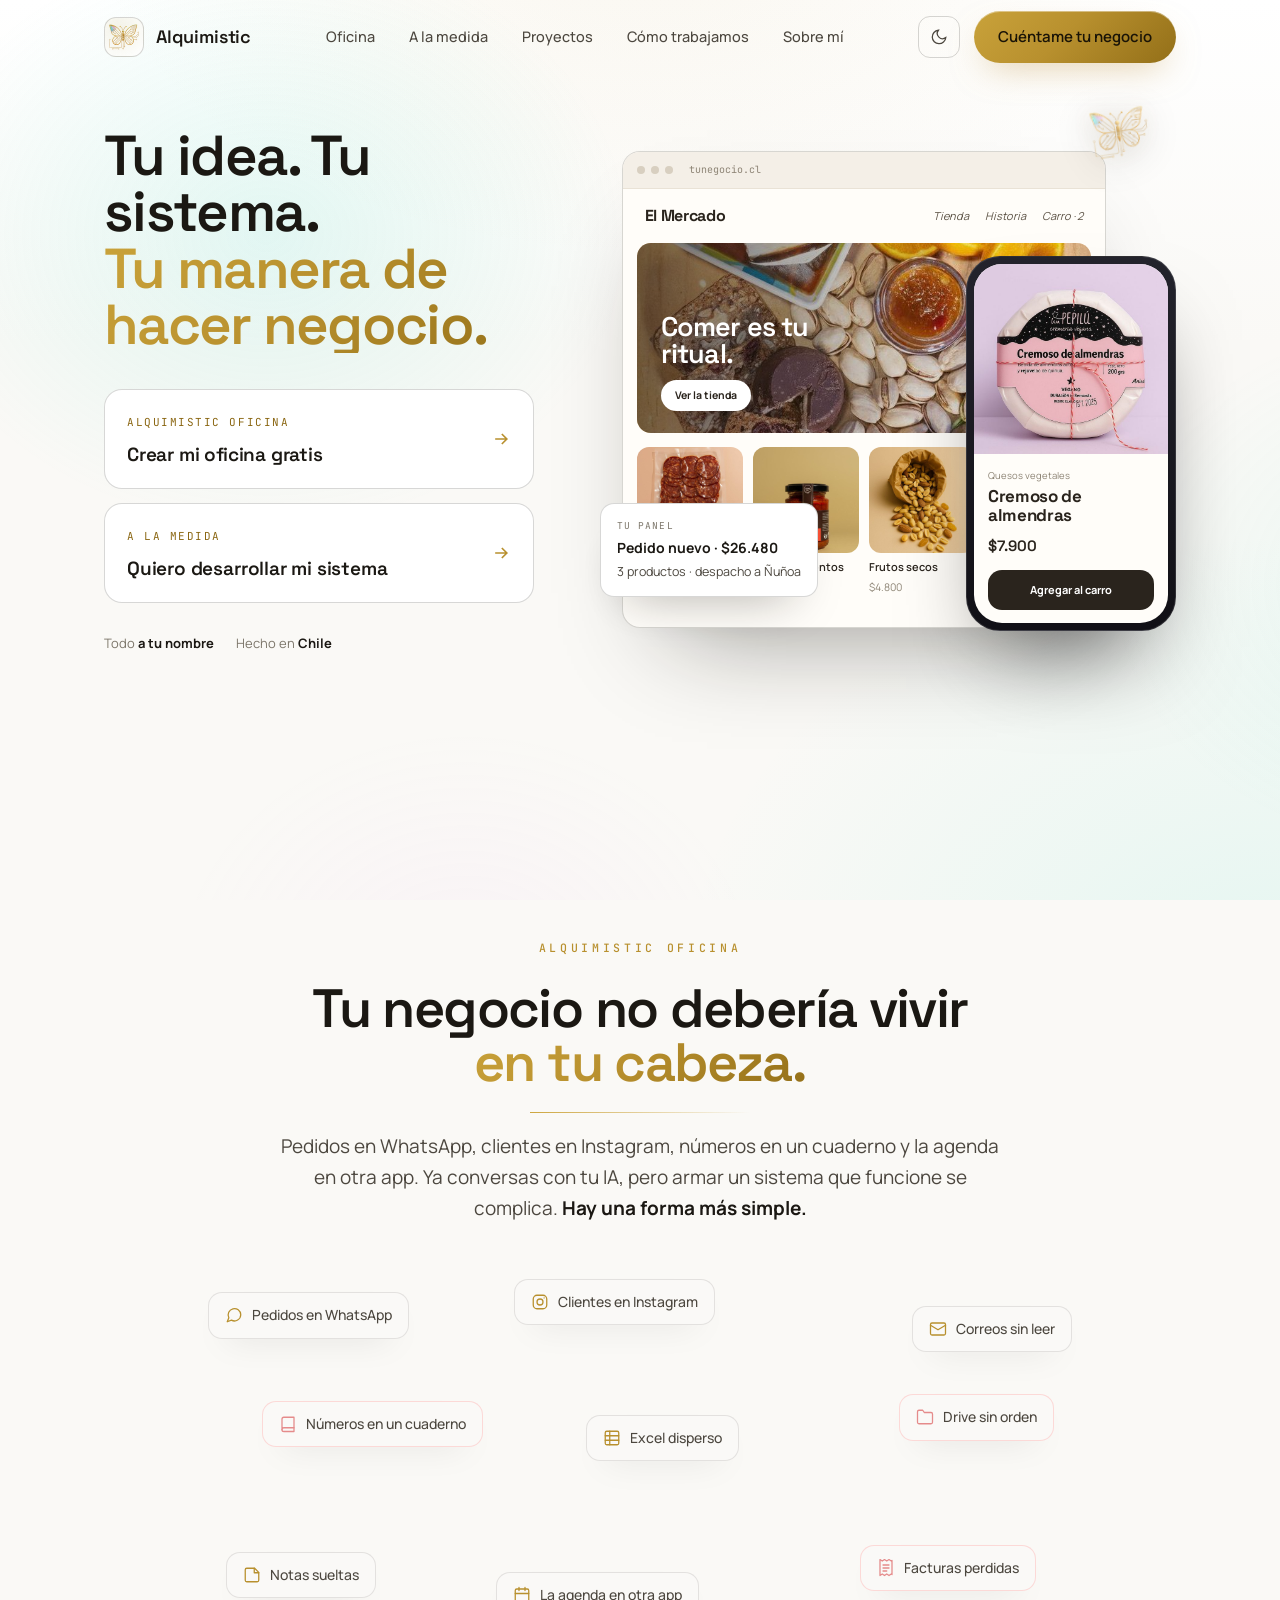
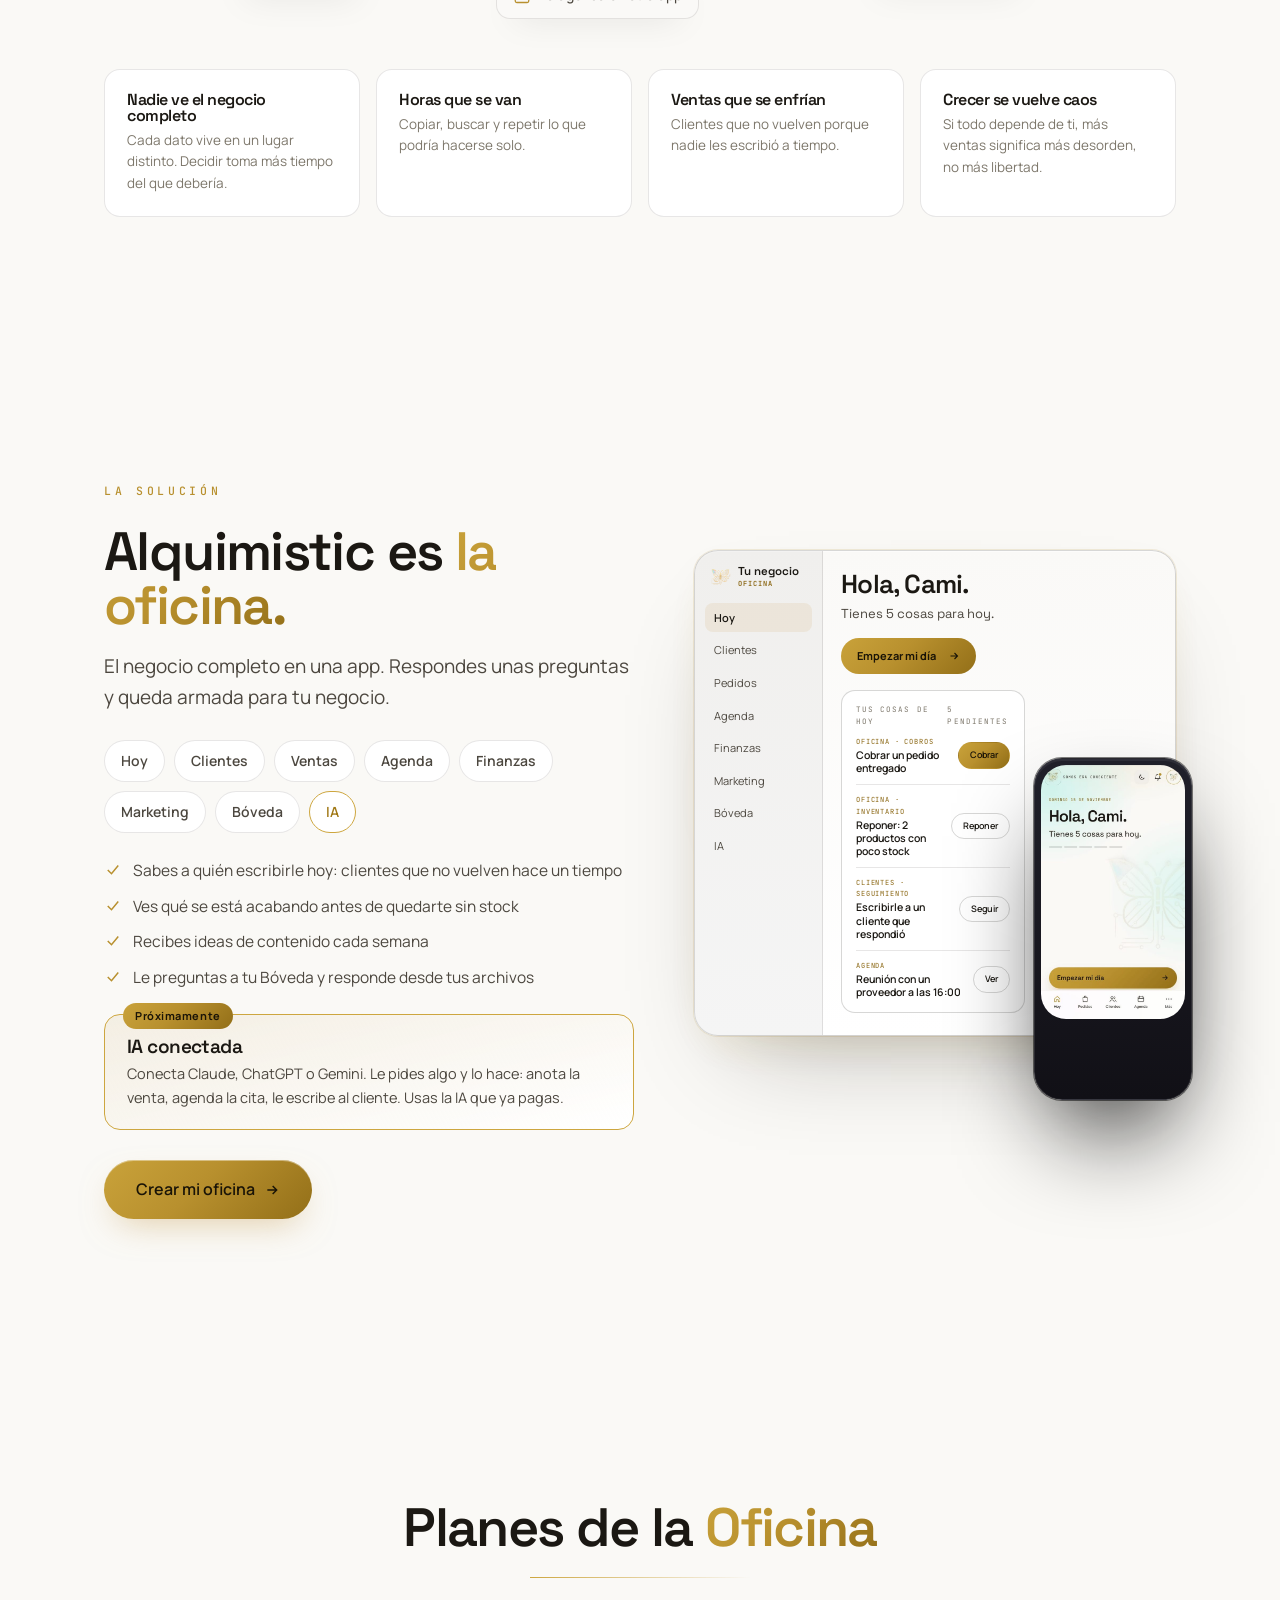
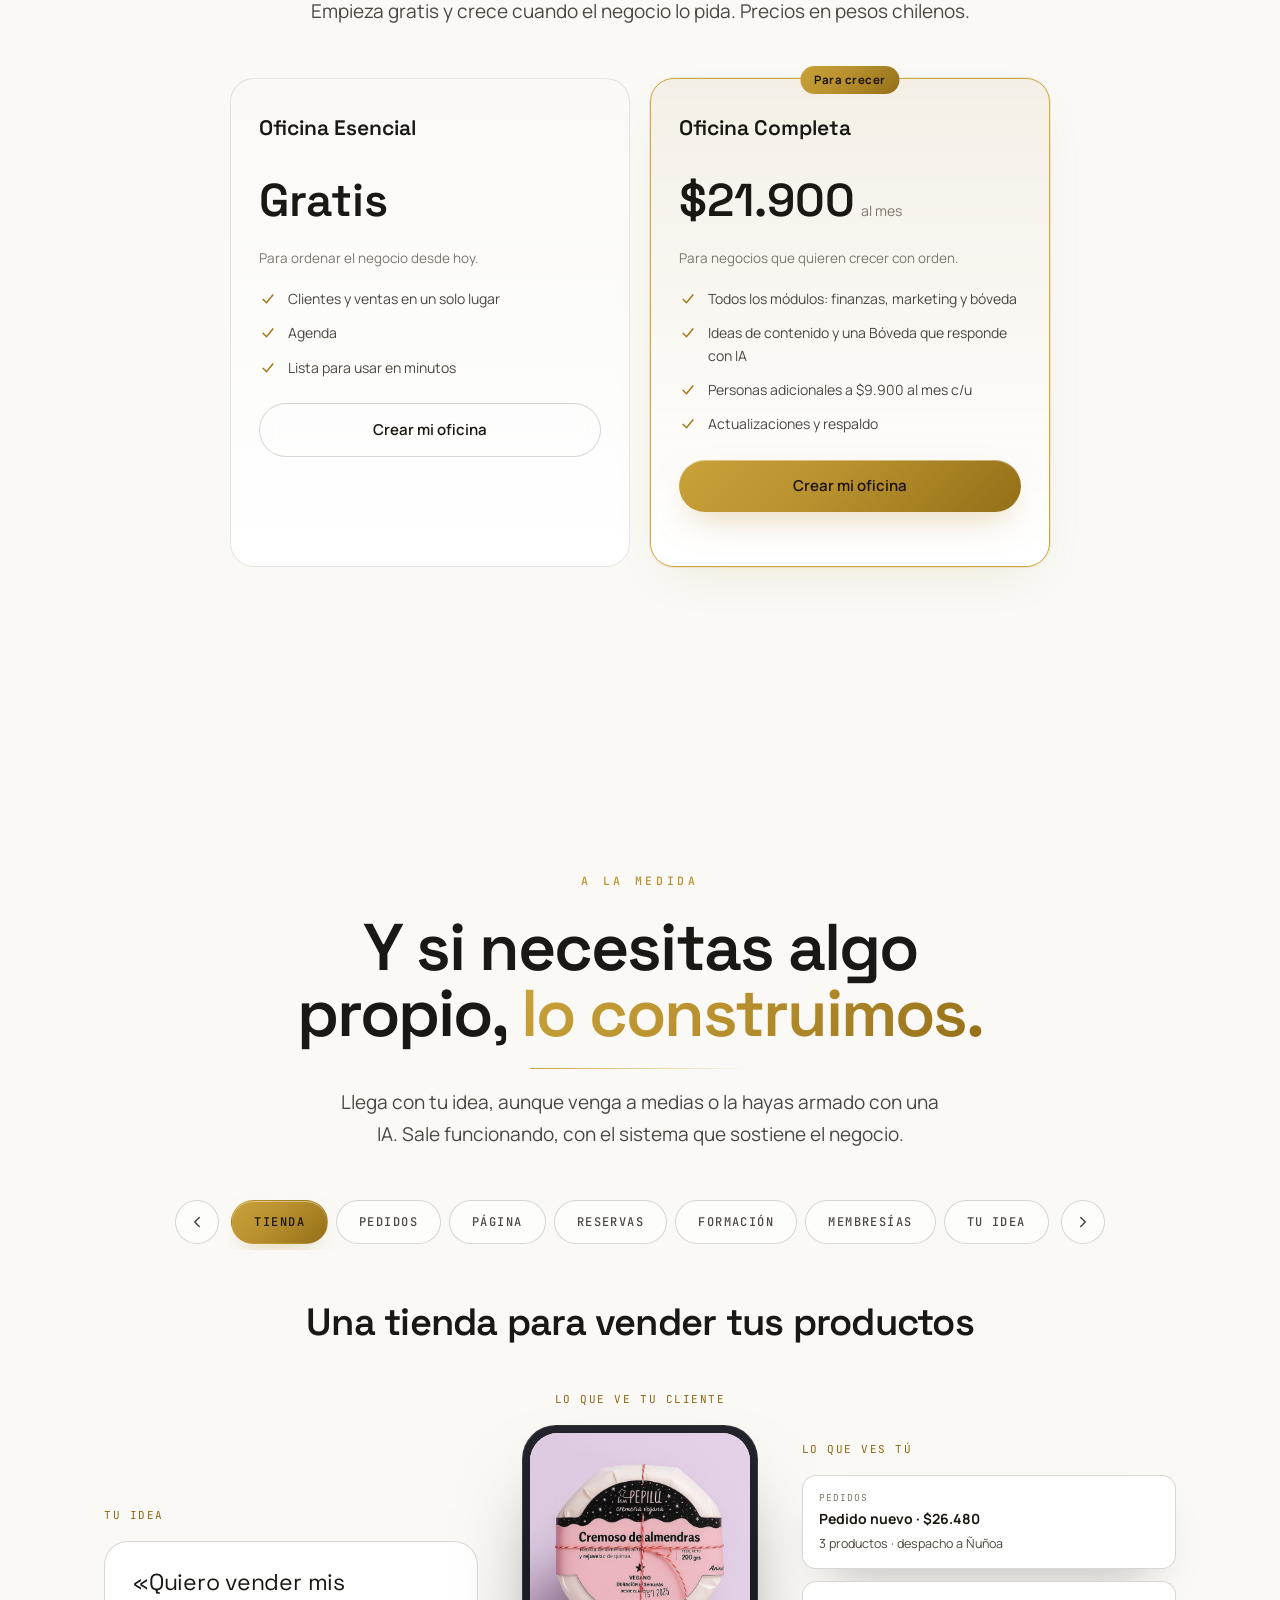
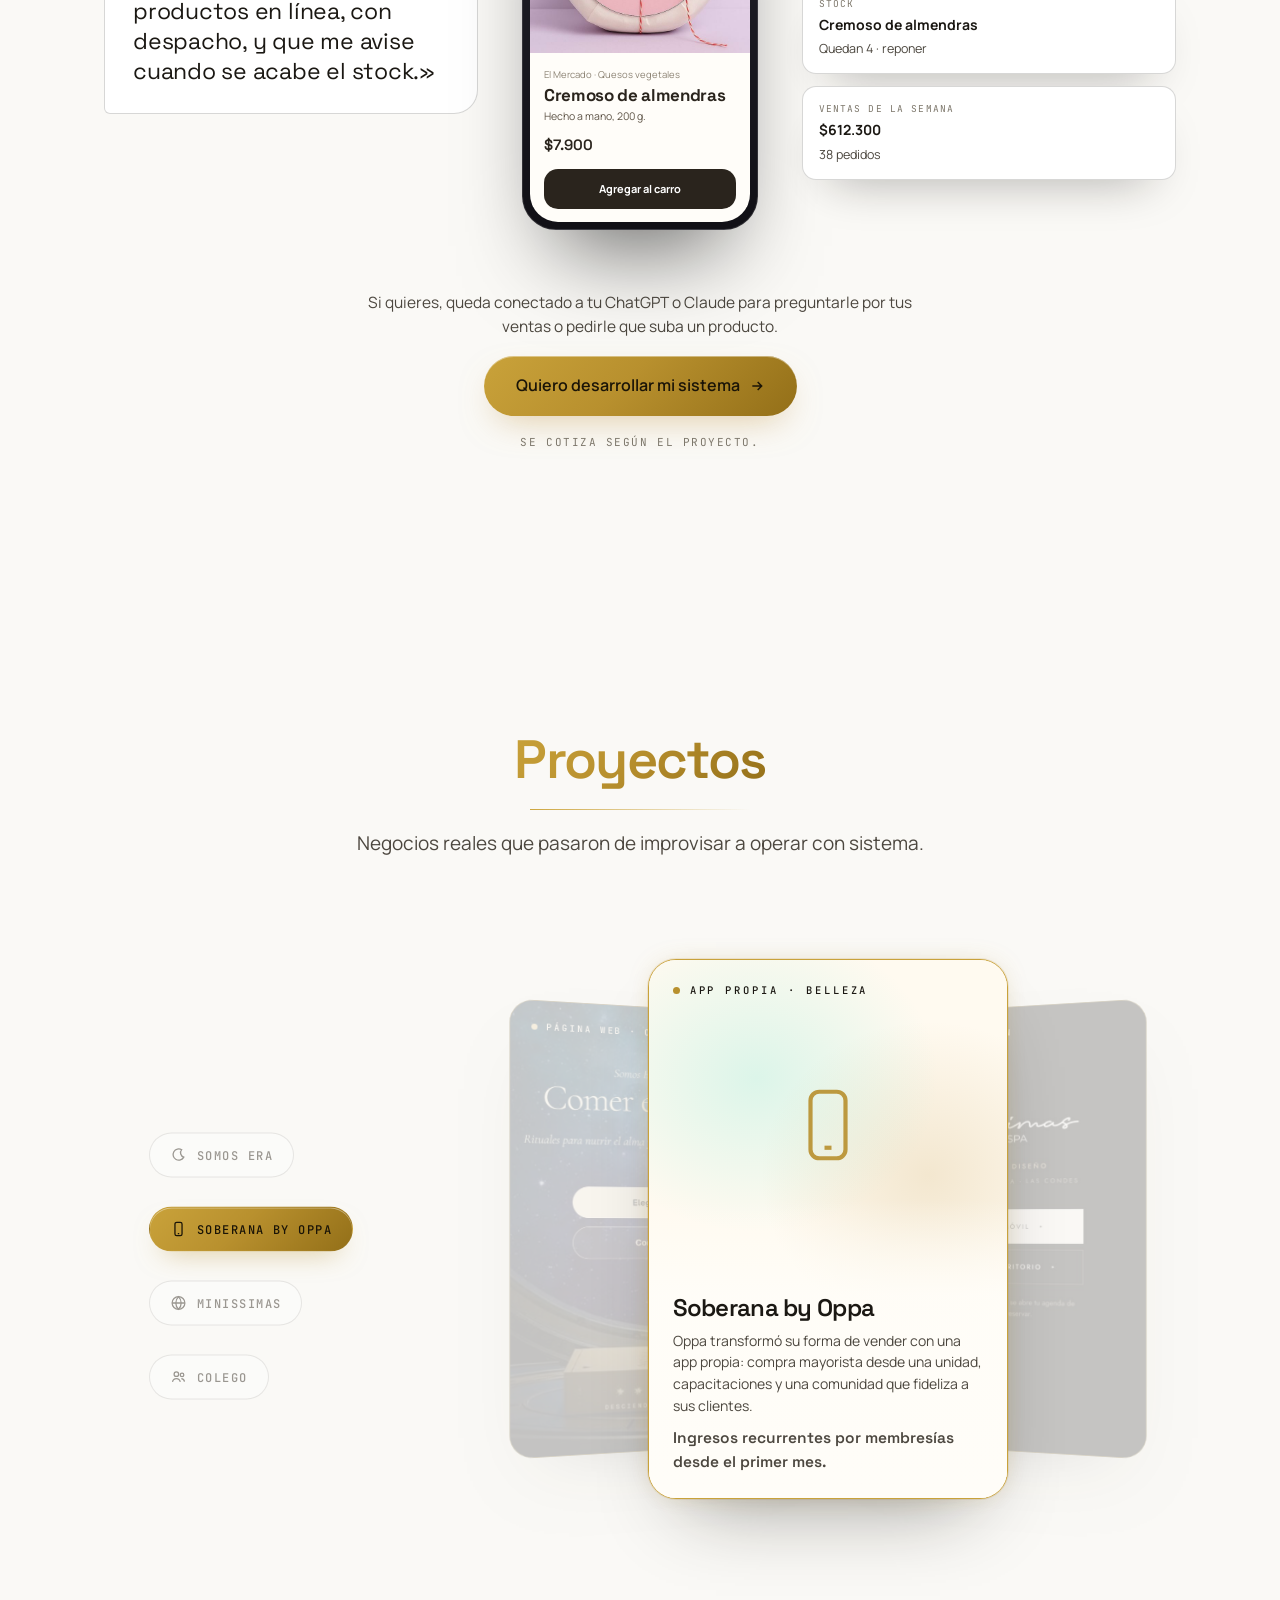
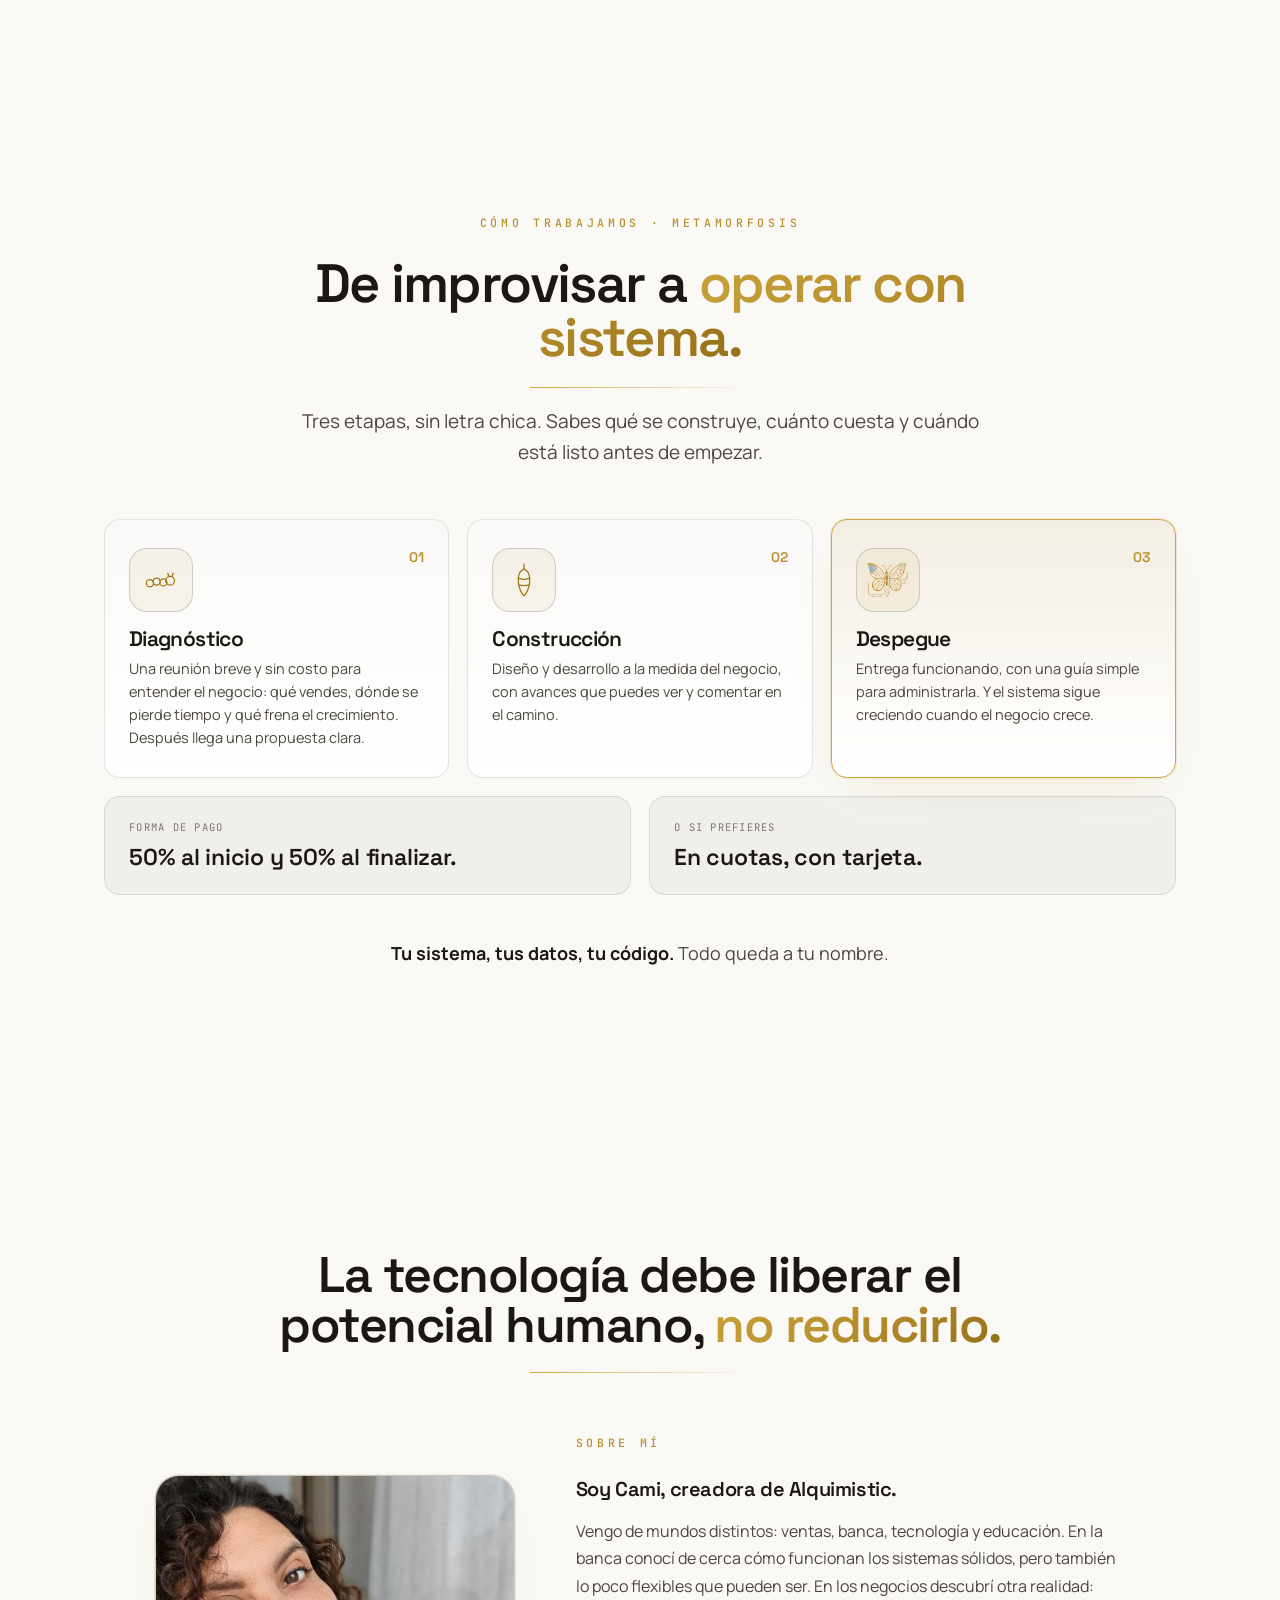
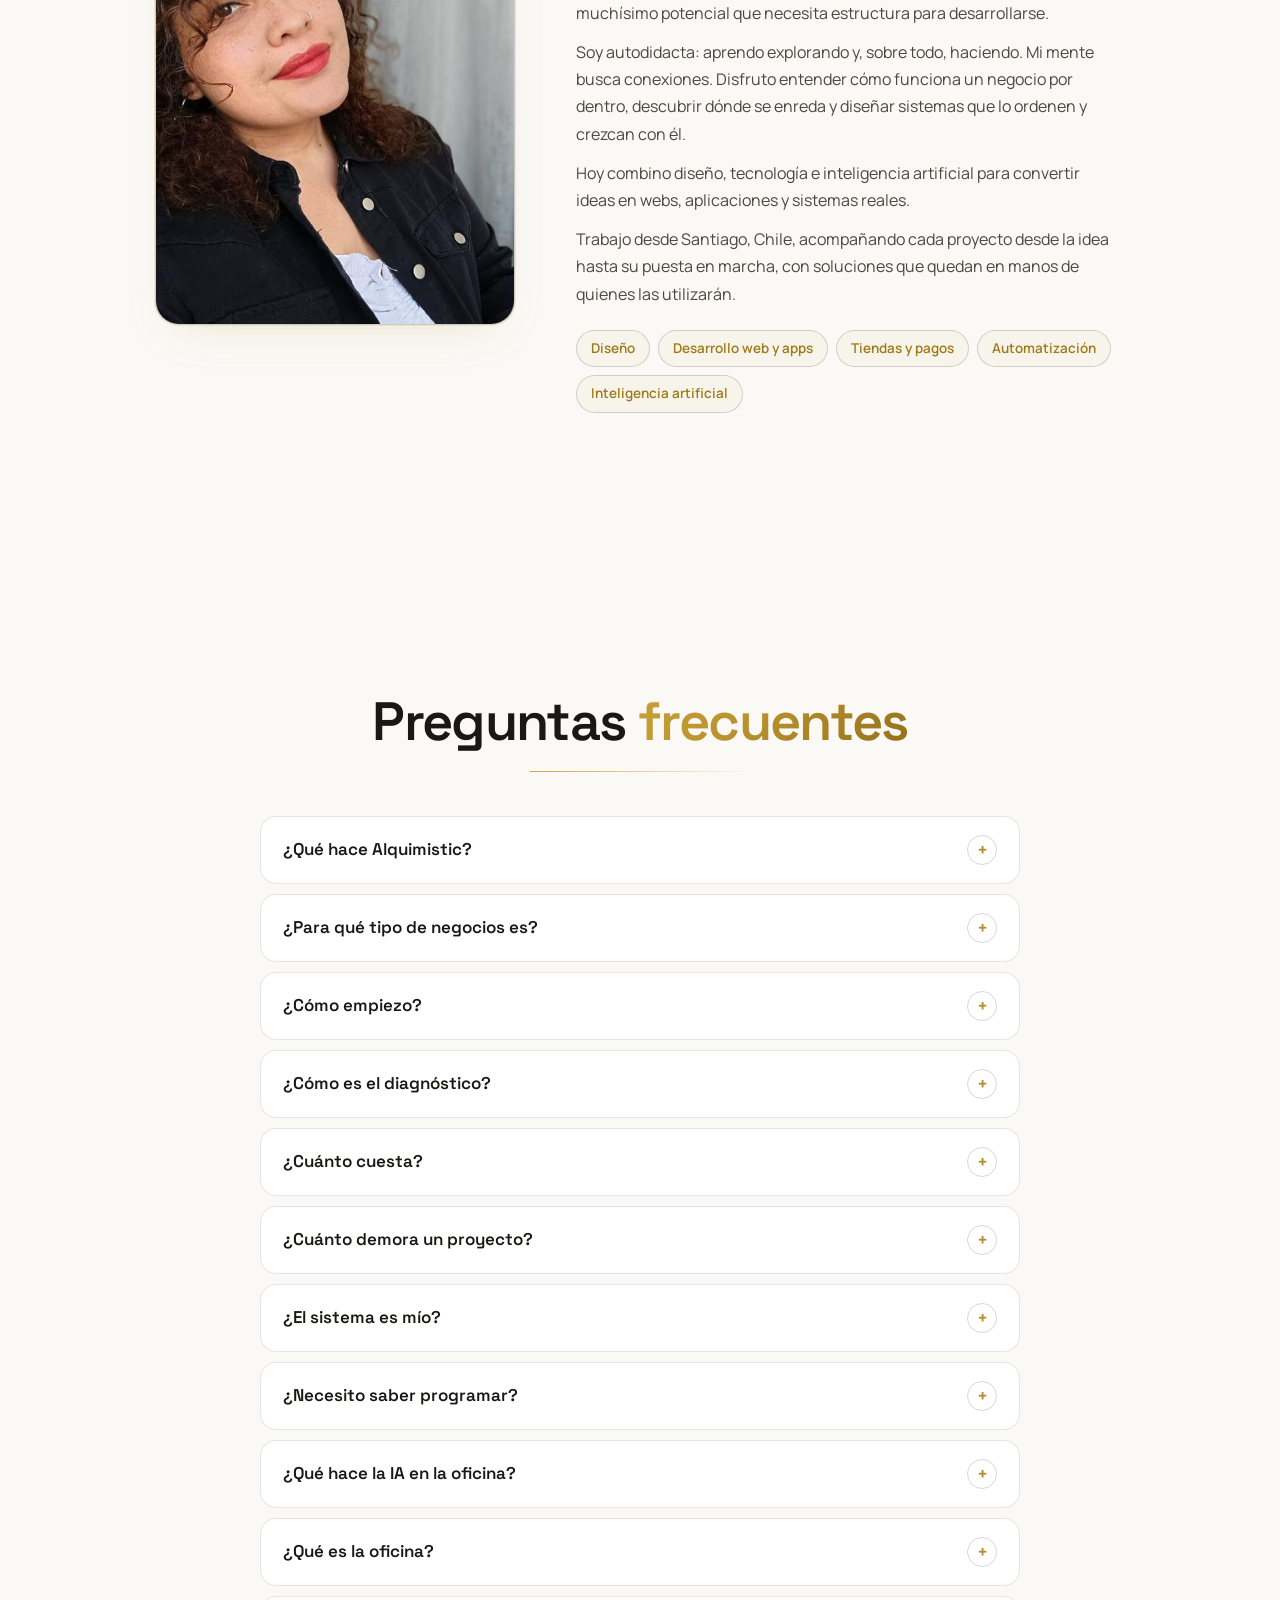
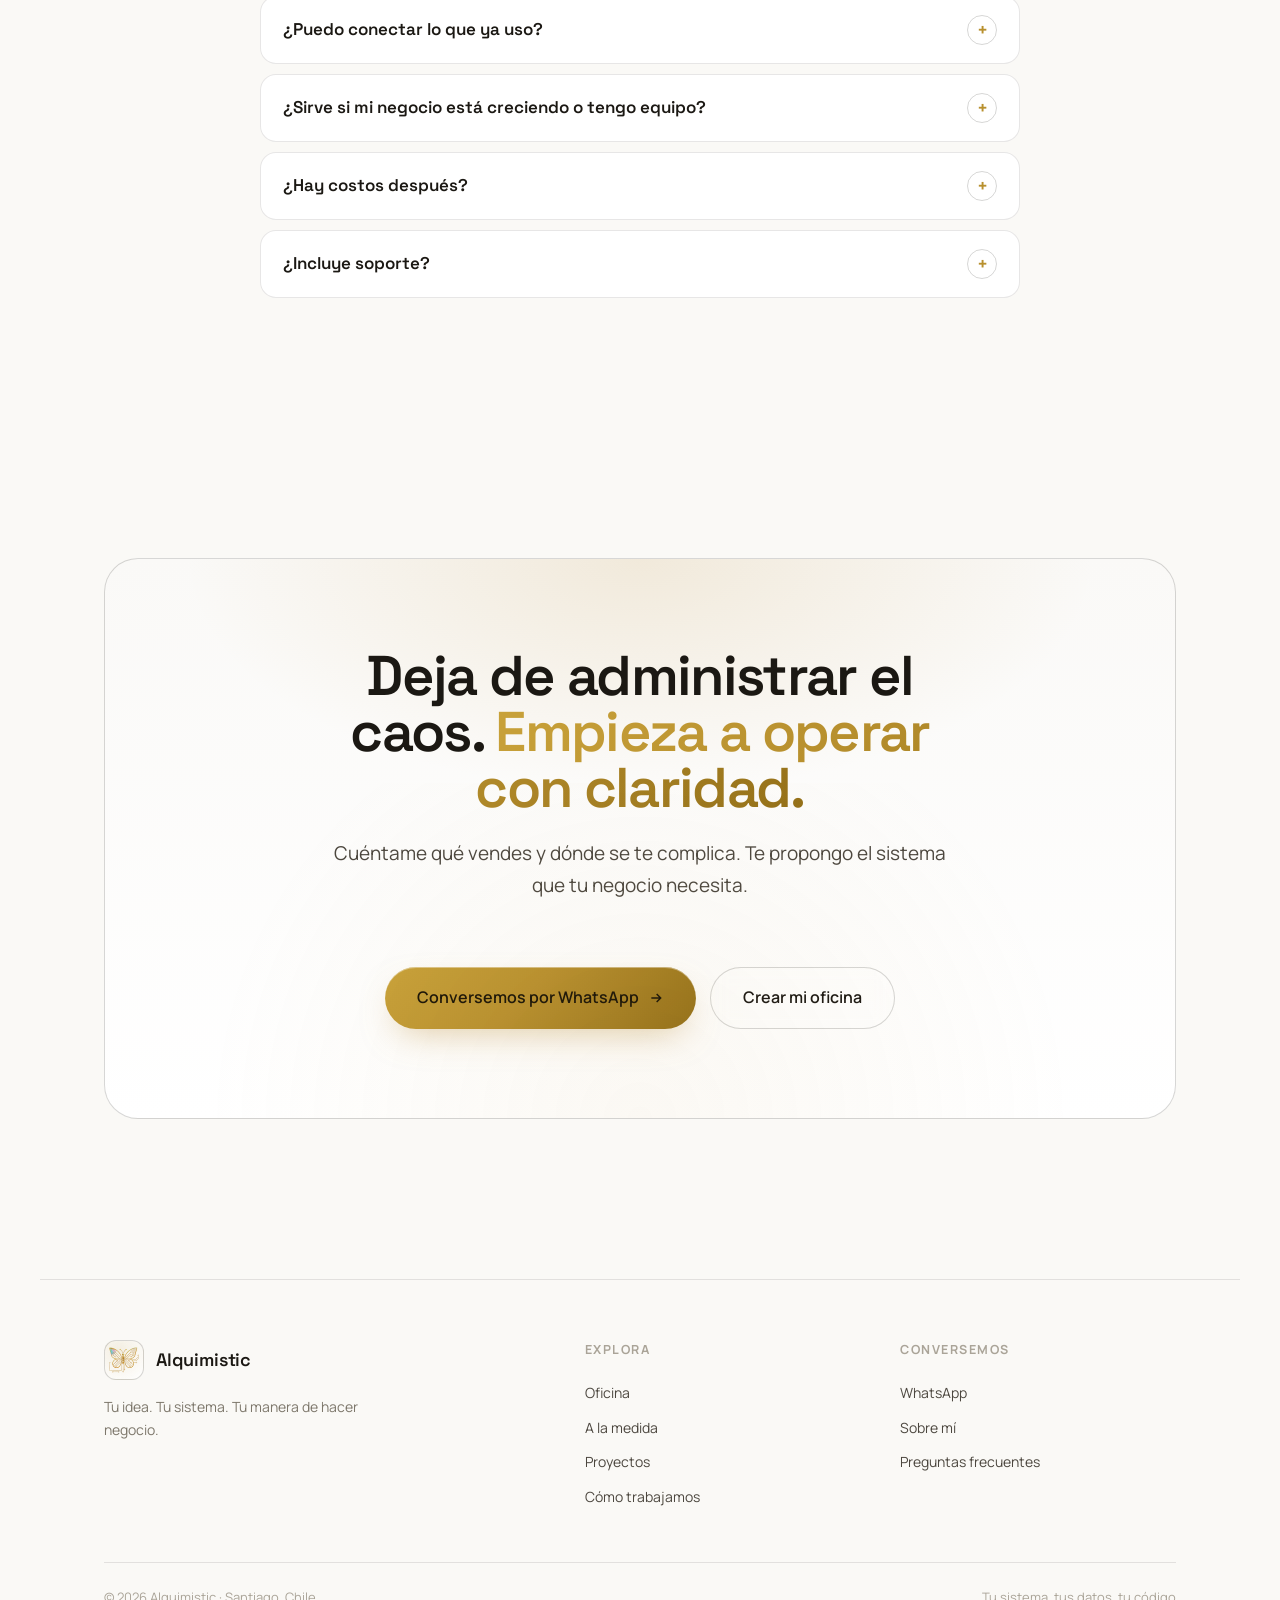
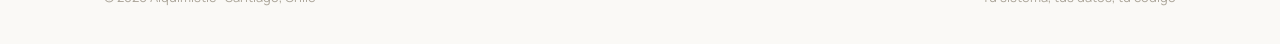
==== commit f5fc025d: "Inicio con proyecto a la vista y carrusel «de la idea al sistema» Diseño elegido por Cami: título y " ====
--- a/index.html
+++ b/index.html
@@ -250,25 +250,38 @@
 <span id="top"></span>
 
 <!-- ============ 1. HERO ============
-     Dos puertas, sin mezclarlas: la Oficina (Acto 1) y los sistemas a la medida (Acto 2). -->
-<header class="hero hero-puertas wrap">
-  <div class="hero-copy">
-    <h1 data-reveal data-delay="1">Tu idea. Tu sistema. <span class="gold-text">Tu manera de hacer negocio.</span></h1>
-    <div class="hero-doors" data-reveal data-delay="2">
-      <div class="door">
-        <span class="door-k">Alquimistic Oficina</span>
-        <h2>Ordena tu negocio con Alquimistic Oficina.</h2>
-        <a class="btn btn-primary btn-lg" href="#" data-wizard>Crear mi oficina gratis</a>
-      </div>
-      <div class="door">
-        <span class="door-k">A la medida</span>
-        <h2>Crea tu web o app a la medida.</h2>
-        <a class="btn btn-primary btn-lg" href="#medida">Quiero desarrollar mi sistema</a>
-      </div>
-    </div>
-    <div class="hero-trust" data-reveal data-delay="3">
-      <span>Todo <b>a tu nombre</b></span>
-      <span>Hecho en <b>Chile</b></span>
+     Título y las dos puertas a la izquierda; a la derecha, un proyecto armado
+     (la web, el teléfono y un aviso del panel). Diseño elegido por Cami el 2026-11-15. -->
+<header class="hero wrap">
+  <div class="ib">
+    <div class="hero-copy">
+      <h1 data-reveal data-delay="1">Tu idea. Tu sistema. <span class="gold-text">Tu manera de hacer negocio.</span></h1>
+      <div class="ib-cta" data-reveal data-delay="2">
+        <a href="#" data-wizard><span><span class="kk">Alquimistic Oficina</span><b>Crear mi oficina gratis</b></span><svg viewBox="0 0 24 24" fill="none" stroke="currentColor" stroke-width="2"><path d="M5 12h14M13 6l6 6-6 6"/></svg></a>
+        <a href="#medida"><span><span class="kk">A la medida</span><b>Quiero desarrollar mi sistema</b></span><svg viewBox="0 0 24 24" fill="none" stroke="currentColor" stroke-width="2"><path d="M5 12h14M13 6l6 6-6 6"/></svg></a>
+      </div>
+      <div class="hero-trust" data-reveal data-delay="3">
+        <span>Todo <b>a tu nombre</b></span>
+        <span>Hecho en <b>Chile</b></span>
+      </div>
+    </div>
+    <div class="ib-stage" data-reveal data-delay="2" aria-hidden="true">
+      <div class="win">
+        <div class="win-bar"><i></i><i></i><i></i><span>tunegocio.cl</span></div>
+        <div class="site-nav"><b>El Mercado</b><span><i>Tienda</i><i>Historia</i><i>Carro · 2</i></span></div>
+        <div class="site-hero shot" style="background-image:url(assets/ideas/ritual-energia-web.jpg)"><div><h4>Comer es tu ritual.</h4><em>Ver la tienda</em></div></div>
+        <div class="site-grid">
+          <div class="prod"><div class="shot" style="background-image:url(assets/ideas/merc-chorizo.jpg)"></div><b>Chorizo español</b><small>$6.500</small></div>
+          <div class="prod"><div class="shot" style="background-image:url(assets/ideas/merc-dip-pimentos.jpg)"></div><b>Dip de pimientos</b><small>$5.900</small></div>
+          <div class="prod"><div class="shot" style="background-image:url(assets/ideas/merc-frutos-secos.jpg)"></div><b>Frutos secos</b><small>$4.800</small></div>
+          <div class="prod"><div class="shot" style="background-image:url(assets/ideas/merc-queso-vegano.jpg)"></div><b>Cremoso de almendras</b><small>$7.900</small></div>
+        </div>
+      </div>
+      <div class="tel"><div class="tel-in">
+          <div class="tel-shot shot" style="background-image:url(assets/ideas/merc-queso-vegano.jpg)"></div>
+          <div class="tel-body"><small>Quesos vegetales</small><b>Cremoso de almendras</b><div class="tel-row"><span>$7.900</span></div><div class="tel-btn">Agregar al carro</div></div>
+        </div></div>
+      <div class="sys"><small>Tu panel</small><b>Pedido nuevo · $26.480</b><span>3 productos · despacho a Ñuñoa</span></div>
     </div>
   </div>
 </header>
@@ -333,52 +346,30 @@
       </div>
     </div>
 
-    <!-- Visual: la oficina (vista "Hoy") + teléfono -->
-    <div class="hero-visual" data-reveal data-delay="2" aria-hidden="true">
+    <!-- Visual: la Oficina tal como es hoy (pantalla «Hoy»). El escritorio está
+         redibujado con tareas de ejemplo (la captura real trae nombres de clientes);
+         el teléfono es una captura real de la app, en oscuro y en claro. -->
+    <div class="hero-visual of-visual" data-reveal data-delay="2" aria-hidden="true">
       <div class="mockup-glow"></div>
-      <div class="mockup hero-dash">
-        <aside class="hd-side">
-          <div class="hd-brand"><img src="assets/logo-64.png" srcset="assets/logo-64.png 64w, assets/logo-96.png 96w, assets/logo-128.png 128w" sizes="22px" alt="" /><span>Alquimistic<small>OFICINA</small></span></div>
-          <nav class="hd-nav">
-            <a class="active"><svg viewBox="0 0 24 24" fill="none" stroke="currentColor" stroke-width="1.7" stroke-linecap="round" stroke-linejoin="round"><circle cx="12" cy="12" r="4"/><path d="M12 2v2M12 20v2M2 12h2M20 12h2"/></svg>Hoy</a>
-            <a><svg viewBox="0 0 24 24" fill="none" stroke="currentColor" stroke-width="1.7" stroke-linecap="round" stroke-linejoin="round"><path d="M16 21v-2a4 4 0 0 0-4-4H6a4 4 0 0 0-4 4v2"/><circle cx="9" cy="7" r="4"/></svg>Clientes</a>
-            <a><svg viewBox="0 0 24 24" fill="none" stroke="currentColor" stroke-width="1.7" stroke-linecap="round" stroke-linejoin="round"><path d="M6 2L3 6v14a2 2 0 0 0 2 2h14a2 2 0 0 0 2-2V6l-3-4z"/><path d="M3 6h18M16 10a4 4 0 0 1-8 0"/></svg>Ventas</a>
-            <a><svg viewBox="0 0 24 24" fill="none" stroke="currentColor" stroke-width="1.7" stroke-linecap="round" stroke-linejoin="round"><rect x="3" y="4" width="18" height="18" rx="2"/><path d="M3 10h18M8 2v4M16 2v4"/></svg>Agenda</a>
-            <a><svg viewBox="0 0 24 24" fill="none" stroke="currentColor" stroke-width="1.7" stroke-linecap="round" stroke-linejoin="round"><path d="M12 1v22M17 5H9.5a3.5 3.5 0 0 0 0 7h5a3.5 3.5 0 0 1 0 7H6"/></svg>Finanzas</a>
-            <a><svg viewBox="0 0 24 24" fill="none" stroke="currentColor" stroke-width="1.7" stroke-linecap="round" stroke-linejoin="round"><path d="M3 11v2a1 1 0 0 0 1 1h3l5 4V6L7 10H4a1 1 0 0 0-1 1z"/><path d="M16 9a4 4 0 0 1 0 6M19 6a8 8 0 0 1 0 12"/></svg>Marketing</a>
-            <a><svg viewBox="0 0 24 24" fill="none" stroke="currentColor" stroke-width="1.7" stroke-linecap="round" stroke-linejoin="round"><rect x="3" y="3" width="18" height="18" rx="2.5"/><circle cx="12" cy="12" r="3.5"/></svg>Bóveda</a>
-            <a><svg viewBox="0 0 24 24" fill="none" stroke="currentColor" stroke-width="1.7" stroke-linecap="round" stroke-linejoin="round"><path d="M21 12a8 8 0 0 1-11.6 7.1L4 20.5l1.4-4.9A8 8 0 1 1 21 12z"/><path d="M8.5 12h.01M12 12h.01M15.5 12h.01"/></svg>IA</a>
-          </nav>
+      <div class="mockup of-app">
+        <aside class="of-side">
+          <div class="of-brand"><img src="assets/logo-64.png" alt="" /><span>Tu negocio<small>OFICINA</small></span></div>
+          <span class="on">Hoy</span><span>Clientes</span><span>Pedidos</span><span>Agenda</span><span>Finanzas</span><span>Marketing</span><span>Bóveda</span><span>IA</span>
         </aside>
-        <div class="hd-main">
-          <div class="hd-top">
-            <b>Hoy</b>
-            <span class="hd-range">Qué mueve la aguja</span>
+        <div class="of-main">
+          <div class="of-hola"><b>Hola, Cami.</b><p>Tienes 5 cosas para hoy.</p><i>Empezar mi día <svg width="16" height="16" viewBox="0 0 24 24" fill="none" stroke="currentColor" stroke-width="2.2"><path d="M5 12h14M13 6l6 6-6 6"/></svg></i></div>
+          <div class="of-card">
+            <div class="of-card-h"><span>Tus cosas de hoy</span><span>5 pendientes</span></div>
+            <div class="of-row"><span><small>Oficina · Cobros</small><b>Cobrar un pedido entregado</b></span><i class="oro">Cobrar</i></div>
+            <div class="of-row"><span><small>Oficina · Inventario</small><b>Reponer: 2 productos con poco stock</b></span><i>Reponer</i></div>
+            <div class="of-row"><span><small>Clientes · Seguimiento</small><b>Escribirle a un cliente que respondió</b></span><i>Seguir</i></div>
+            <div class="of-row"><span><small>Agenda</small><b>Reunión con un proveedor a las 16:00</b></span><i>Ver</i></div>
           </div>
-          <div class="hd-today">
-            <div class="hd-today-item"><span class="hti-ic"><svg viewBox="0 0 24 24" fill="none" stroke="currentColor" stroke-width="1.8"><path d="M6 2L3 6v14a2 2 0 0 0 2 2h14a2 2 0 0 0 2-2V6l-3-4z"/><path d="M3 6h18M16 10a4 4 0 0 1-8 0"/></svg></span><span><b>Qué vender</b><small>Lo que más se pidió esta semana</small></span></div>
-            <div class="hd-today-item"><span class="hti-ic"><svg viewBox="0 0 24 24" fill="none" stroke="currentColor" stroke-width="1.8"><path d="M21 15a2 2 0 0 1-2 2H7l-4 4V5a2 2 0 0 1 2-2h14a2 2 0 0 1 2 2z"/></svg></span><span><b>A quién escribirle</b><small>Clientes que no vuelven hace un tiempo</small></span></div>
-            <div class="hd-today-item"><span class="hti-ic"><svg viewBox="0 0 24 24" fill="none" stroke="currentColor" stroke-width="1.8"><path d="M21 16V8a2 2 0 0 0-1-1.73l-7-4a2 2 0 0 0-2 0l-7 4A2 2 0 0 0 3 8v8a2 2 0 0 0 1 1.73l7 4a2 2 0 0 0 2 0l7-4A2 2 0 0 0 21 16z"/></svg></span><span><b>Qué se está acabando</b><small>Productos con poco stock</small></span></div>
-          </div>
-        </div>
-      </div>
-
-      <!-- Teléfono -->
-      <div class="phone">
-        <div class="phone-screen">
-          <div class="phone-top">
-            <span class="ph-greet"><b>Buenos días</b><small>Resumen de hoy</small></span>
-          </div>
-          <div class="phone-bal">
-            <div class="k">Pregúntale a tu Bóveda</div>
-            <div class="phone-ask">¿Qué precio le di al último pedido de bodas?</div>
-            <div class="phone-ans">Respuesta desde tus archivos.</div>
-          </div>
-          <div class="phone-acts">
-            <div class="lbl">Hoy</div>
-            <div class="phone-act"><span class="pa-ic" style="background:var(--grad-gold);color:#1a1407"><svg viewBox="0 0 24 24" width="13" height="13" fill="none" stroke="currentColor" stroke-width="2.4" stroke-linecap="round" stroke-linejoin="round"><path d="M21 15a2 2 0 0 1-2 2H7l-4 4V5a2 2 0 0 1 2-2h14a2 2 0 0 1 2 2z"/></svg></span><span class="pa-t">Escribirle a un cliente<small>Clientes</small></span></div>
-          </div>
-        </div>
+        </div>
+      </div>
+      <div class="phone phone-real">
+        <img class="solo-oscuro" src="assets/oficina-hoy-oscuro.jpg" alt="" loading="lazy" width="540" height="954" />
+        <img class="solo-claro" src="assets/oficina-hoy-claro.jpg" alt="" loading="lazy" width="540" height="954" />
       </div>
     </div>
   </div>
@@ -421,8 +412,10 @@
 </section>
 
 <!-- ============ 5. ACTO 2 · SISTEMAS HECHOS A LA MEDIDA ============
-     Carrusel por tipo de proyecto. Cada lámina = «lo que ves tú» (panel) + «lo que ve tu cliente» (teléfono).
-     Las marcas son de ejemplo. Estilos en styles-ideas.css; lógica en app.js (data-ideas).
+     Carrusel «de la idea al sistema»: tu idea → lo que ve tu cliente → lo que ves tú.
+     Tienda y Pedidos usan fotos reales de ERA (assets/ideas/); las demás, pantallas dibujadas
+     con marcas de ejemplo. La última lámina («Tu idea») invita a contar el proyecto.
+     Estilos en styles-ideas.css; lógica en app.js (data-ideas).
      Sin data-reveal dentro de .idea: las que parten ocultas no se revelarían.
      Enlace directo a una lámina: alquimistic.com/#medida-tienda -->
 <section class="sec wrap acto-2" id="medida" data-ideas>
@@ -435,281 +428,207 @@
   <div class="ideas-nav" data-reveal data-delay="2">
     <button class="ideas-arrow" type="button" data-ideas-prev aria-label="Anterior"><svg viewBox="0 0 24 24" fill="none" stroke="currentColor" stroke-width="2" stroke-linecap="round" stroke-linejoin="round"><path d="M15 6l-6 6 6 6"/></svg></button>
     <div class="ideas-pills" role="tablist" aria-label="Tipos de proyecto">
-      <button class="idea-pill is-on" type="button" role="tab" aria-selected="true" data-rubro="pagina">Página</button>
-      <button class="idea-pill" type="button" role="tab" aria-selected="false" data-rubro="tienda">Tienda</button>
+      <button class="idea-pill is-on" type="button" role="tab" aria-selected="true" data-rubro="tienda">Tienda</button>
+      <button class="idea-pill" type="button" role="tab" aria-selected="false" data-rubro="pedidos">Pedidos</button>
+      <button class="idea-pill" type="button" role="tab" aria-selected="false" data-rubro="pagina">Página</button>
       <button class="idea-pill" type="button" role="tab" aria-selected="false" data-rubro="reservas">Reservas</button>
-      <button class="idea-pill" type="button" role="tab" aria-selected="false" data-rubro="pedidos">Pedidos</button>
       <button class="idea-pill" type="button" role="tab" aria-selected="false" data-rubro="formacion">Formación</button>
       <button class="idea-pill" type="button" role="tab" aria-selected="false" data-rubro="membresias">Membresías</button>
+      <button class="idea-pill" type="button" role="tab" aria-selected="false" data-rubro="otra">Tu idea</button>
     </div>
     <button class="ideas-arrow" type="button" data-ideas-next aria-label="Siguiente"><svg viewBox="0 0 24 24" fill="none" stroke="currentColor" stroke-width="2" stroke-linecap="round" stroke-linejoin="round"><path d="M9 6l6 6-6 6"/></svg></button>
   </div>
 
   <div class="ideas-stage" data-reveal data-delay="3">
 
+    <!-- Tienda -->
+    <article class="idea mb" role="tabpanel" data-idea="tienda" data-msg="una tienda para vender mis productos">
+      <h3>Una tienda para vender tus productos</h3>
+      <div class="mb-flow">
+        <div class="mb-col">
+          <span class="kk">Tu idea</span>
+          <div class="mb-idea">«Quiero vender mis productos en línea, con despacho, y que me avise cuando se acabe el stock.»</div>
+        </div>
+        <div class="mb-tel" aria-hidden="true">
+          <span class="kk">Lo que ve tu cliente</span>
+          <div class="tel"><div class="tel-in">
+          <div class="tel-shot shot" style="background-image:url(assets/ideas/merc-queso-vegano.jpg)"></div>
+          <div class="tel-body"><small>El Mercado · Quesos vegetales</small><b>Cremoso de almendras</b><p>Hecho a mano, 200 g.</p><div class="tel-row"><span>$7.900</span></div><div class="tel-btn">Agregar al carro</div></div>
+        </div></div>
+        </div>
+        <div class="mb-col fin">
+          <span class="kk">Lo que ves tú</span>
+          <div class="mb-panel" aria-hidden="true">
+            <div class="sys"><small>Pedidos</small><b>Pedido nuevo · $26.480</b><span>3 productos · despacho a Ñuñoa</span></div>
+            <div class="sys"><small>Stock</small><b>Cremoso de almendras</b><span>Quedan 4 · reponer</span></div>
+            <div class="sys"><small>Ventas de la semana</small><b>$612.300</b><span>38 pedidos</span></div>
+          </div>
+        </div>
+      </div>
+    </article>
+
+    <!-- Pedidos -->
+    <article class="idea mb" role="tabpanel" data-idea="pedidos" data-msg="un menú para recibir pedidos" hidden>
+      <h3>Un menú para recibir pedidos</h3>
+      <div class="mb-flow">
+        <div class="mb-col">
+          <span class="kk">Tu idea</span>
+          <div class="mb-idea">«Quiero un menú donde pidan y paguen, y que el pedido me llegue ordenado a la cocina.»</div>
+        </div>
+        <div class="mb-tel" aria-hidden="true">
+          <span class="kk">Lo que ve tu cliente</span>
+          <div class="tel"><div class="tel-in">
+          <div class="tel-shot shot" style="background-image:url(assets/ideas/ritual-raices-web.jpg)"></div>
+          <div class="tel-body"><small>Para compartir · 4 personas</small><b>Tabla de la casa</b><p>Retiro en 25 minutos o despacho.</p><div class="tel-row"><span>$24.900</span></div><div class="tel-btn">Pedir para hoy</div></div>
+        </div></div>
+        </div>
+        <div class="mb-col fin">
+          <span class="kk">Lo que ves tú</span>
+          <div class="mb-panel" aria-hidden="true">
+            <div class="sys"><small>Pedidos de hoy</small><b>#128 · Retiro a las 13:30</b><span>2 productos · pagado</span></div>
+            <div class="sys"><small>Inventario</small><b>Palta Hass · quedan 2 kg</b><span>Pedir a proveedor</span></div>
+            <div class="sys"><small>Ventas del día</small><b>$386.400</b><span>24 pedidos</span></div>
+          </div>
+        </div>
+      </div>
+    </article>
+
     <!-- Página -->
-    <article class="idea" role="tabpanel" data-idea="pagina" data-msg="una página para dar a conocer mis servicios" style="--m:#3f6f7a">
-      <div class="idea-copy">
-        <h3>Una página para dar a conocer tus servicios</h3>
-        <ul class="idea-pts">
-          <li><svg viewBox="0 0 24 24" fill="none" stroke-width="2"><path d="M5 12l5 5 9-11"/></svg>Tus servicios, tu historia y tus reseñas</li>
-          <li><svg viewBox="0 0 24 24" fill="none" stroke-width="2"><path d="M5 12l5 5 9-11"/></svg>Aparece en Google y lleva directo a WhatsApp</li>
-          <li><svg viewBox="0 0 24 24" fill="none" stroke-width="2"><path d="M5 12l5 5 9-11"/></svg>Cada consulta queda guardada en tu panel</li>
-          <li><svg viewBox="0 0 24 24" fill="none" stroke-width="2"><path d="M5 12l5 5 9-11"/></svg>La cambias cuando quieras, sin depender de nadie</li>
-        </ul>
-      </div>
-      <div class="idea-mock" aria-hidden="true">
-        <span class="im-lbl im-lbl-tu">Lo que ves tú</span>
-        <div class="im-panel">
-          <div class="im-bar"><i></i><i></i><i></i><span>panel.clararuiz.cl</span></div>
-          <div class="im-body">
-            <aside class="im-side"><b>Clara Ruiz</b><span class="on">Consultas</span><span>Página</span><span>Servicios</span><span>Reseñas</span><span>Google</span></aside>
-            <div class="im-main">
-              <div class="im-h"><b>Consultas</b><span>Esta semana</span></div>
-              <div class="im-stats"><div class="im-stat"><small>Visitas</small><b>1.240</b></div><div class="im-stat"><small>Consultas</small><b>18</b></div><div class="im-stat"><small>Desde Google</small><b>64%</b></div></div>
-              <div class="im-rows">
-                <div class="im-row"><span class="t">Hoy</span><span><b>Marcela T.</b><small>Kinesiología a domicilio</small></span><span class="im-tag ok">Nueva</span></div>
-                <div class="im-row"><span class="t">Ayer</span><span><b>Rodrigo P.</b><small>Evaluación postural</small></span><span class="im-tag">Respondida</span></div>
-                <div class="im-row"><span class="t">Lun</span><span><b>Elena V.</b><small>Plan de 8 sesiones</small></span><span class="im-tag">Agendada</span></div>
-              </div>
-              <div class="im-alert"><span>3 consultas sin responder</span><b>Responder</b></div>
+    <article class="idea mb" role="tabpanel" data-idea="pagina" data-msg="una página para dar a conocer mis servicios" hidden>
+      <h3>Una página para dar a conocer tus servicios</h3>
+      <div class="mb-flow">
+        <div class="mb-col">
+          <span class="kk">Tu idea</span>
+          <div class="mb-idea">«Quiero una página que muestre lo que hago, que salga en Google y que me escriban directo.»</div>
+        </div>
+        <div class="mb-tel" aria-hidden="true">
+          <span class="kk">Lo que ve tu cliente</span>
+          <div class="im-phone" style="--m:#3f6f7a;--ms:color-mix(in srgb, #3f6f7a 13%, #fff)"><div class="im-screen">
+            <div class="ip-top"><b>Clara Ruiz</b><small>Kinesióloga · Ñuñoa y a domicilio</small></div>
+            <div class="ip-hero"><b>Vuelve a moverte sin dolor.</b><span>Pedir hora</span></div>
+            <span class="ip-lbl">Servicios</span>
+            <div>
+              <div class="ip-ben"><span>Kinesiología a domicilio</span><small>$28.000</small></div>
+              <div class="ip-ben"><span>Evaluación postural</span><small>$22.000</small></div>
+              <div class="ip-ben"><span>Plan de 8 sesiones</span><small>$190.000</small></div>
             </div>
+            <div class="ip-bar"><span>4,9 · 86 reseñas</span><span>WhatsApp</span></div>
+          </div></div>
+        </div>
+        <div class="mb-col fin">
+          <span class="kk">Lo que ves tú</span>
+          <div class="mb-panel" aria-hidden="true">
+            <div class="sys"><small>Consultas</small><b>3 sin responder</b><span>La última llegó hoy</span></div>
+            <div class="sys"><small>Visitas de la semana</small><b>1.240</b><span>64% desde Google</span></div>
+            <div class="sys"><small>Reseñas</small><b>4,9 de 5</b><span>86 opiniones</span></div>
           </div>
         </div>
-        <div class="im-phone"><span class="im-lbl">Lo que ve tu cliente</span><div class="im-screen">
-          <div class="ip-top"><b>Clara Ruiz</b><small>Kinesióloga · Ñuñoa y a domicilio</small></div>
-          <div class="ip-hero"><b>Vuelve a moverte sin dolor.</b><span>Pedir hora</span></div>
-          <span class="ip-lbl">Servicios</span>
-          <div>
-            <div class="ip-ben"><span>Kinesiología a domicilio</span><small>$28.000</small></div>
-            <div class="ip-ben"><span>Evaluación postural</span><small>$22.000</small></div>
-            <div class="ip-ben"><span>Plan de 8 sesiones</span><small>$190.000</small></div>
+      </div>
+    </article>
+
+    <!-- Reservas -->
+    <article class="idea mb" role="tabpanel" data-idea="reservas" data-msg="un sistema para agendar y reservar" hidden>
+      <h3>Un sistema para agendar y reservar</h3>
+      <div class="mb-flow">
+        <div class="mb-col">
+          <span class="kk">Tu idea</span>
+          <div class="mb-idea">«Quiero que reserven hora sin escribirme, con abono, y que les llegue un recordatorio.»</div>
+        </div>
+        <div class="mb-tel" aria-hidden="true">
+          <span class="kk">Lo que ve tu cliente</span>
+          <div class="im-phone" style="--m:#a8577a;--ms:color-mix(in srgb, #a8577a 13%, #fff)"><div class="im-screen">
+            <div class="ip-top"><b>Estudio Nácar</b><small>Uñas y cejas · Providencia</small></div>
+            <div class="ip-gal"><span class="th foto"></span><span class="th foto t2"></span><span class="th foto t3"></span></div>
+            <div class="ip-list">
+              <div class="ip-item"><span class="th foto t2"></span><span><b>Manicure semipermanente</b><small>60 min · $18.000</small></span><span class="ip-plus">+</span></div>
+              <div class="ip-item"><span class="th foto t3"></span><span><b>Diseño de cejas</b><small>30 min · $12.000</small></span><span class="ip-plus">+</span></div>
+            </div>
+            <span class="ip-lbl">Jueves 19</span>
+            <div class="ip-slots"><span>10:00</span><span class="on">11:30</span><span>15:00</span><span>16:30</span></div>
+            <div class="ip-bar"><span>Reservar con abono</span><span>$5.000</span></div>
+          </div></div>
+        </div>
+        <div class="mb-col fin">
+          <span class="kk">Lo que ves tú</span>
+          <div class="mb-panel" aria-hidden="true">
+            <div class="sys"><small>Agenda de hoy</small><b>7 horas tomadas</b><span>1 por confirmar</span></div>
+            <div class="sys"><small>Recordatorios</small><b>Enviados para mañana</b><span>5 clientes avisados</span></div>
+            <div class="sys"><small>Abonos</small><b>$35.000</b><span>Pagados en línea</span></div>
           </div>
-          <div class="ip-bar"><span>4,9 · 86 reseñas</span><span>WhatsApp</span></div>
-        </div></div>
+        </div>
       </div>
     </article>
 
-    <!-- Tienda -->
-    <article class="idea" role="tabpanel" data-idea="tienda" data-msg="una tienda para vender mis productos" style="--m:#5c7a52" hidden>
-      <div class="idea-copy">
-        <h3>Una tienda para vender tus productos</h3>
-        <ul class="idea-pts">
-          <li><svg viewBox="0 0 24 24" fill="none" stroke-width="2"><path d="M5 12l5 5 9-11"/></svg>Catálogo, carro y pago en línea</li>
-          <li><svg viewBox="0 0 24 24" fill="none" stroke-width="2"><path d="M5 12l5 5 9-11"/></svg>Pedidos por preparar y despachos</li>
-          <li><svg viewBox="0 0 24 24" fill="none" stroke-width="2"><path d="M5 12l5 5 9-11"/></svg>Stock con aviso antes del quiebre</li>
-          <li><svg viewBox="0 0 24 24" fill="none" stroke-width="2"><path d="M5 12l5 5 9-11"/></svg>Códigos de descuento cuando quieras</li>
-        </ul>
-      </div>
-      <div class="idea-mock" aria-hidden="true">
-        <span class="im-lbl im-lbl-tu">Lo que ves tú</span>
-        <div class="im-panel">
-          <div class="im-bar"><i></i><i></i><i></i><span>panel.almacensauce.cl</span></div>
-          <div class="im-body">
-            <aside class="im-side"><b>Almacén Sauce</b><span class="on">Pedidos</span><span>Productos</span><span>Stock</span><span>Despachos</span><span>Descuentos</span></aside>
-            <div class="im-main">
-              <div class="im-h"><b>Pedidos</b><span>Esta semana</span></div>
-              <div class="im-stats"><div class="im-stat"><small>Pedidos</small><b>38</b></div><div class="im-stat"><small>Ventas</small><b>$612.300</b></div><div class="im-stat"><small>Por preparar</small><b>5</b></div></div>
-              <div class="im-rows">
-                <div class="im-row"><span class="t">#2041</span><span><b>Camila T.</b><small>3 productos · $26.480</small></span><span class="im-tag ok">Por preparar</span></div>
-                <div class="im-row"><span class="t">#2040</span><span><b>Ignacio V.</b><small>1 producto · $12.990</small></span><span class="im-tag">Despachado</span></div>
-                <div class="im-row"><span class="t">#2039</span><span><b>Paula G.</b><small>2 productos · $13.490</small></span><span class="im-tag">Entregado</span></div>
-              </div>
-              <div class="im-alert"><span>Vela de soya · quedan 4</span><b>Reponer</b></div>
+    <!-- Formación -->
+    <article class="idea mb" role="tabpanel" data-idea="formacion" data-msg="una academia para ofrecer mi formación" hidden>
+      <h3>Una academia para ofrecer tu formación</h3>
+      <div class="mb-flow">
+        <div class="mb-col">
+          <span class="kk">Tu idea</span>
+          <div class="mb-idea">«Quiero vender mis cursos, que vean las clases cuando quieran y saber quién va avanzando.»</div>
+        </div>
+        <div class="mb-tel" aria-hidden="true">
+          <span class="kk">Lo que ve tu cliente</span>
+          <div class="im-phone" style="--m:#8a6a2f;--ms:color-mix(in srgb, #8a6a2f 13%, #fff)"><div class="im-screen">
+            <div class="ip-top"><b>Taller Raíz</b><small>Mis cursos</small></div>
+            <div class="ip-card"><small>Cerámica desde cero</small><b>Clase 7 de 10</b><span class="ip-prog"><i style="width:70%"></i></span></div>
+            <span class="ip-lbl">Sigue con</span>
+            <div>
+              <div class="ip-ben"><span>7 · Esmaltado</span><small>18 min</small></div>
+              <div class="ip-ben"><span>8 · Primera quema</span><small>24 min</small></div>
+              <div class="ip-ben"><span>9 · Decoración</span><small>21 min</small></div>
             </div>
+            <div class="ip-bar"><span>Continuar clase</span><span>7 · Esmaltado</span></div>
+          </div></div>
+        </div>
+        <div class="mb-col fin">
+          <span class="kk">Lo que ves tú</span>
+          <div class="mb-panel" aria-hidden="true">
+            <div class="sys"><small>Inscritos</small><b>142 personas</b><span>64 en Cerámica desde cero</span></div>
+            <div class="sys"><small>Ventas del mes</small><b>$1.180.000</b><span>3 cursos abiertos</span></div>
+            <div class="sys"><small>Lista de espera</small><b>12 personas</b><span>Abrir cupos</span></div>
           </div>
         </div>
-        <div class="im-phone"><span class="im-lbl">Lo que ve tu cliente</span><div class="im-screen">
-          <div class="ip-top"><b>Almacén Sauce</b><small>Despacho a todo Chile</small></div>
-          <div class="ip-chips"><span class="on">Todo</span><span>Velas</span><span>Baño</span></div>
-          <div class="ip-grid">
-            <div class="ip-prod"><span class="th caja"></span><b>Vela de soya</b><small>$8.990</small></div>
-            <div class="ip-prod"><span class="th caja t2"></span><b>Jabón de avena</b><small>$4.500</small></div>
-            <div class="ip-prod"><span class="th caja t3"></span><b>Difusor de lavanda</b><small>$12.990</small></div>
-            <div class="ip-prod"><span class="th caja t2"></span><b>Set de regalo</b><small>$19.990</small></div>
+      </div>
+    </article>
+
+    <!-- Membresías -->
+    <article class="idea mb" role="tabpanel" data-idea="membresias" data-msg="una app con membresías y comunidad" hidden>
+      <h3>Una app con membresías y comunidad</h3>
+      <div class="mb-flow">
+        <div class="mb-col">
+          <span class="kk">Tu idea</span>
+          <div class="mb-idea">«Quiero una app con mi marca, planes mensuales y una comunidad para quienes me compran.»</div>
+        </div>
+        <div class="mb-tel" aria-hidden="true">
+          <span class="kk">Lo que ve tu cliente</span>
+          <div class="im-phone" style="--m:#5a4378;--ms:color-mix(in srgb, #5a4378 13%, #fff)"><div class="im-screen">
+            <div class="ip-top"><b>Club Aurora</b><small>Hola, Daniela</small></div>
+            <div class="ip-card"><small>Miembro desde marzo</small><b>Plan Oro</b><span>Cashback disponible · $7.400</span></div>
+            <span class="ip-lbl">Beneficios</span>
+            <div>
+              <div class="ip-ben"><span>10% en toda la tienda</span><small>Activo</small></div>
+              <div class="ip-ben"><span>Clase del mes</span><small>Disponible</small></div>
+              <div class="ip-ben"><span>Comunidad</span><small>3 nuevos</small></div>
+            </div>
+            <div class="ip-bar"><span>Renovar plan</span><span>$14.990 al mes</span></div>
+          </div></div>
+        </div>
+        <div class="mb-col fin">
+          <span class="kk">Lo que ves tú</span>
+          <div class="mb-panel" aria-hidden="true">
+            <div class="sys"><small>Membresías activas</small><b>86</b><span>12 renuevan esta semana</span></div>
+            <div class="sys"><small>Ingreso mensual</small><b>$1.289.000</b><span>Cobro automático</span></div>
+            <div class="sys"><small>Por cobrar</small><b>3 vencen esta semana</b><span>Avisar</span></div>
           </div>
-          <div class="ip-bar"><span>Carro · 3</span><span>$26.480</span></div>
-        </div></div>
+        </div>
       </div>
     </article>
 
-    <!-- Reservas -->
-    <article class="idea" role="tabpanel" data-idea="reservas" data-msg="un sistema para agendar y reservar" style="--m:#a8577a" hidden>
-      <div class="idea-copy">
-        <h3>Un sistema para agendar y reservar</h3>
-        <ul class="idea-pts">
-          <li><svg viewBox="0 0 24 24" fill="none" stroke-width="2"><path d="M5 12l5 5 9-11"/></svg>Tus trabajos y servicios con precio</li>
-          <li><svg viewBox="0 0 24 24" fill="none" stroke-width="2"><path d="M5 12l5 5 9-11"/></svg>Reserva en línea con abono</li>
-          <li><svg viewBox="0 0 24 24" fill="none" stroke-width="2"><path d="M5 12l5 5 9-11"/></svg>Recordatorios automáticos antes de cada hora</li>
-          <li><svg viewBox="0 0 24 24" fill="none" stroke-width="2"><path d="M5 12l5 5 9-11"/></svg>Pagos y ficha de cada cliente</li>
-        </ul>
-      </div>
-      <div class="idea-mock" aria-hidden="true">
-        <span class="im-lbl im-lbl-tu">Lo que ves tú</span>
-        <div class="im-panel">
-          <div class="im-bar"><i></i><i></i><i></i><span>panel.estudionacar.cl</span></div>
-          <div class="im-body">
-            <aside class="im-side"><b>Estudio Nácar</b><span class="on">Agenda</span><span>Clientes</span><span>Servicios</span><span>Pagos</span><span>Recordatorios</span></aside>
-            <div class="im-main">
-              <div class="im-h"><b>Agenda</b><span>Jueves 19</span></div>
-              <div class="im-stats"><div class="im-stat"><small>Horas de hoy</small><b>7</b></div><div class="im-stat"><small>Abonos</small><b>$35.000</b></div><div class="im-stat"><small>Por confirmar</small><b>1</b></div></div>
-              <div class="im-rows">
-                <div class="im-row"><span class="t">10:00</span><span><b>Valentina R.</b><small>Manicure semipermanente</small></span><span class="im-tag ok">Confirmada</span></div>
-                <div class="im-row"><span class="t">11:30</span><span><b>Josefa M.</b><small>Diseño de cejas</small></span><span class="im-tag ok">Abono pagado</span></div>
-                <div class="im-row"><span class="t">15:00</span><span><b>Carla P.</b><small>Manicure y pedicure</small></span><span class="im-tag">Recordatorio enviado</span></div>
-              </div>
-              <div class="im-alert"><span>Antonia S. no viene hace 2 meses</span><b>Escribirle</b></div>
-            </div>
-          </div>
-        </div>
-        <div class="im-phone"><span class="im-lbl">Lo que ve tu cliente</span><div class="im-screen">
-          <div class="ip-top"><b>Estudio Nácar</b><small>Uñas y cejas · Providencia</small></div>
-          <div class="ip-gal"><span class="th foto"></span><span class="th foto t2"></span><span class="th foto t3"></span></div>
-          <div class="ip-list">
-            <div class="ip-item"><span class="th foto t2"></span><span><b>Manicure semipermanente</b><small>60 min · $18.000</small></span><span class="ip-plus">+</span></div>
-            <div class="ip-item"><span class="th foto t3"></span><span><b>Diseño de cejas</b><small>30 min · $12.000</small></span><span class="ip-plus">+</span></div>
-          </div>
-          <span class="ip-lbl">Jueves 19</span>
-          <div class="ip-slots"><span>10:00</span><span class="on">11:30</span><span>15:00</span><span>16:30</span></div>
-          <div class="ip-bar"><span>Reservar con abono</span><span>$5.000</span></div>
-        </div></div>
-      </div>
-    </article>
-
-    <!-- Pedidos -->
-    <article class="idea" role="tabpanel" data-idea="pedidos" data-msg="un menú para recibir pedidos" style="--m:#b4532a" hidden>
-      <div class="idea-copy">
-        <h3>Un menú para recibir pedidos</h3>
-        <ul class="idea-pts">
-          <li><svg viewBox="0 0 24 24" fill="none" stroke-width="2"><path d="M5 12l5 5 9-11"/></svg>Menú con fotos, pedido y pago en línea</li>
-          <li><svg viewBox="0 0 24 24" fill="none" stroke-width="2"><path d="M5 12l5 5 9-11"/></svg>Los pedidos llegan a tu panel al instante</li>
-          <li><svg viewBox="0 0 24 24" fill="none" stroke-width="2"><path d="M5 12l5 5 9-11"/></svg>El inventario se descuenta con cada venta</li>
-          <li><svg viewBox="0 0 24 24" fill="none" stroke-width="2"><path d="M5 12l5 5 9-11"/></svg>Proveedores y compras en el mismo lugar</li>
-        </ul>
-      </div>
-      <div class="idea-mock" aria-hidden="true">
-        <span class="im-lbl im-lbl-tu">Lo que ves tú</span>
-        <div class="im-panel">
-          <div class="im-bar"><i></i><i></i><i></i><span>panel.casabrasa.cl</span></div>
-          <div class="im-body">
-            <aside class="im-side"><b>Casa Brasa</b><span class="on">Pedidos</span><span>Menú</span><span>Inventario</span><span>Proveedores</span><span>Ventas</span></aside>
-            <div class="im-main">
-              <div class="im-h"><b>Pedidos</b><span>Hoy</span></div>
-              <div class="im-stats"><div class="im-stat"><small>Pedidos</small><b>24</b></div><div class="im-stat"><small>Ventas</small><b>$386.400</b></div><div class="im-stat"><small>Ticket promedio</small><b>$16.100</b></div></div>
-              <div class="im-cols">
-                <div class="im-col"><small>Nuevos</small>
-                  <div class="im-card"><b>#128 · Retiro</b><small>2 productos</small><em>$18.400</em></div>
-                  <div class="im-card"><b>#129 · Despacho</b><small>4 productos</small><em>$31.200</em></div>
-                </div>
-                <div class="im-col"><small>En cocina</small>
-                  <div class="im-card"><b>#127 · Retiro</b><small>1 producto</small><em>$9.900</em></div>
-                </div>
-                <div class="im-col"><small>Listos</small>
-                  <div class="im-card"><b>#126 · Despacho</b><small>3 productos</small><em>$25.300</em></div>
-                </div>
-              </div>
-              <div class="im-alert"><span>Palta Hass · quedan 2 kg</span><b>Pedir a proveedor</b></div>
-            </div>
-          </div>
-        </div>
-        <div class="im-phone"><span class="im-lbl">Lo que ve tu cliente</span><div class="im-screen">
-          <div class="ip-top"><b>Casa Brasa</b><small>Abierto · retiro en 25 min</small></div>
-          <div class="ip-chips"><span class="on">Fondos</span><span>Entradas</span><span>Postres</span></div>
-          <div class="ip-list">
-            <div class="ip-item"><span class="th plato"></span><span><b>Plateada con puré</b><small>$9.900</small></span><span class="ip-plus">+</span></div>
-            <div class="ip-item"><span class="th plato t2"></span><span><b>Pollo al cilantro</b><small>$8.500</small></span><span class="ip-plus">+</span></div>
-            <div class="ip-item"><span class="th plato t3"></span><span><b>Ensalada de quínoa</b><small>$6.900</small></span><span class="ip-plus">+</span></div>
-            <div class="ip-item"><span class="th plato"></span><span><b>Pastel de choclo</b><small>$8.900</small></span><span class="ip-plus">+</span></div>
-          </div>
-          <div class="ip-bar"><span>Ver pedido · 2</span><span>$18.400</span></div>
-        </div></div>
-      </div>
-    </article>
-
-    <!-- Formación -->
-    <article class="idea" role="tabpanel" data-idea="formacion" data-msg="una academia para ofrecer mi formación" style="--m:#8a6a2f" hidden>
-      <div class="idea-copy">
-        <h3>Una academia para ofrecer tu formación</h3>
-        <ul class="idea-pts">
-          <li><svg viewBox="0 0 24 24" fill="none" stroke-width="2"><path d="M5 12l5 5 9-11"/></svg>Cursos con clases en video y material</li>
-          <li><svg viewBox="0 0 24 24" fill="none" stroke-width="2"><path d="M5 12l5 5 9-11"/></svg>Venta e inscripción en línea</li>
-          <li><svg viewBox="0 0 24 24" fill="none" stroke-width="2"><path d="M5 12l5 5 9-11"/></svg>Avance de cada persona a la vista</li>
-          <li><svg viewBox="0 0 24 24" fill="none" stroke-width="2"><path d="M5 12l5 5 9-11"/></svg>Lista de espera y cupos por curso</li>
-        </ul>
-      </div>
-      <div class="idea-mock" aria-hidden="true">
-        <span class="im-lbl im-lbl-tu">Lo que ves tú</span>
-        <div class="im-panel">
-          <div class="im-bar"><i></i><i></i><i></i><span>panel.tallerraiz.cl</span></div>
-          <div class="im-body">
-            <aside class="im-side"><b>Taller Raíz</b><span class="on">Cursos</span><span>Alumnos</span><span>Ventas</span><span>Clases</span><span>Certificados</span></aside>
-            <div class="im-main">
-              <div class="im-h"><b>Cursos</b><span>Noviembre</span></div>
-              <div class="im-stats"><div class="im-stat"><small>Inscritos</small><b>142</b></div><div class="im-stat"><small>Ventas del mes</small><b>$1.180.000</b></div><div class="im-stat"><small>Terminaron</small><b>38%</b></div></div>
-              <div class="im-rows">
-                <div class="im-row"><span class="t">10 clases</span><span><b>Cerámica desde cero</b><small>64 inscritos</small></span><span class="im-tag ok">Abierto</span></div>
-                <div class="im-row"><span class="t">6 clases</span><span><b>Esmaltes y color</b><small>41 inscritos</small></span><span class="im-tag ok">Abierto</span></div>
-                <div class="im-row"><span class="t">8 clases</span><span><b>Torno inicial</b><small>37 inscritos</small></span><span class="im-tag">Lista de espera</span></div>
-              </div>
-              <div class="im-alert"><span>12 personas en lista de espera</span><b>Abrir cupos</b></div>
-            </div>
-          </div>
-        </div>
-        <div class="im-phone"><span class="im-lbl">Lo que ve tu cliente</span><div class="im-screen">
-          <div class="ip-top"><b>Taller Raíz</b><small>Mis cursos</small></div>
-          <div class="ip-card"><small>Cerámica desde cero</small><b>Clase 7 de 10</b><span class="ip-prog"><i style="width:70%"></i></span></div>
-          <span class="ip-lbl">Sigue con</span>
-          <div>
-            <div class="ip-ben"><span>7 · Esmaltado</span><small>18 min</small></div>
-            <div class="ip-ben"><span>8 · Primera quema</span><small>24 min</small></div>
-            <div class="ip-ben"><span>9 · Decoración</span><small>21 min</small></div>
-          </div>
-          <div class="ip-bar"><span>Continuar clase</span><span>7 · Esmaltado</span></div>
-        </div></div>
-      </div>
-    </article>
-
-    <!-- Membresías -->
-    <article class="idea" role="tabpanel" data-idea="membresias" data-msg="una app con membresías y comunidad" style="--m:#5a4378" hidden>
-      <div class="idea-copy">
-        <h3>Una app con membresías y comunidad</h3>
-        <ul class="idea-pts">
-          <li><svg viewBox="0 0 24 24" fill="none" stroke-width="2"><path d="M5 12l5 5 9-11"/></svg>App con la marca de tu negocio</li>
-          <li><svg viewBox="0 0 24 24" fill="none" stroke-width="2"><path d="M5 12l5 5 9-11"/></svg>Planes mensuales con cobro en línea</li>
-          <li><svg viewBox="0 0 24 24" fill="none" stroke-width="2"><path d="M5 12l5 5 9-11"/></svg>Beneficios, cashback y comunidad</li>
-          <li><svg viewBox="0 0 24 24" fill="none" stroke-width="2"><path d="M5 12l5 5 9-11"/></svg>Renovaciones y cobros a la vista</li>
-        </ul>
-      </div>
-      <div class="idea-mock" aria-hidden="true">
-        <span class="im-lbl im-lbl-tu">Lo que ves tú</span>
-        <div class="im-panel">
-          <div class="im-bar"><i></i><i></i><i></i><span>panel.clubaurora.cl</span></div>
-          <div class="im-body">
-            <aside class="im-side"><b>Club Aurora</b><span class="on">Membresías</span><span>Cobros</span><span>Comunidad</span><span>Pedidos</span><span>Beneficios</span></aside>
-            <div class="im-main">
-              <div class="im-h"><b>Membresías</b><span>Noviembre</span></div>
-              <div class="im-stats"><div class="im-stat"><small>Activas</small><b>86</b></div><div class="im-stat"><small>Ingreso mensual</small><b>$1.289.000</b></div><div class="im-stat"><small>Renuevan esta semana</small><b>12</b></div></div>
-              <div class="im-rows">
-                <div class="im-row"><span class="t">Oro</span><span><b>Daniela F.</b><small>Renueva el 21</small></span><span class="im-tag ok">Al día</span></div>
-                <div class="im-row"><span class="t">Plata</span><span><b>Marcela O.</b><small>Renueva el 23</small></span><span class="im-tag ok">Al día</span></div>
-                <div class="im-row"><span class="t">Oro</span><span><b>Rocío B.</b><small>Venció el 12</small></span><span class="im-tag">Por cobrar</span></div>
-              </div>
-              <div class="im-alert"><span>3 membresías vencen esta semana</span><b>Avisar</b></div>
-            </div>
-          </div>
-        </div>
-        <div class="im-phone"><span class="im-lbl">Lo que ve tu cliente</span><div class="im-screen">
-          <div class="ip-top"><b>Club Aurora</b><small>Hola, Daniela</small></div>
-          <div class="ip-card"><small>Miembro desde marzo</small><b>Plan Oro</b><span>Cashback disponible · $7.400</span></div>
-          <span class="ip-lbl">Beneficios</span>
-          <div>
-            <div class="ip-ben"><span>10% en toda la tienda</span><small>Activo</small></div>
-            <div class="ip-ben"><span>Clase del mes</span><small>Disponible</small></div>
-            <div class="ip-ben"><span>Comunidad</span><small>3 nuevos</small></div>
-          </div>
-          <div class="ip-bar"><span>Renovar plan</span><span>$14.990 al mes</span></div>
-        </div></div>
-      </div>
+    <!-- Tu idea: la lámina que cierra el carrusel -->
+    <article class="idea mb mb-otra" role="tabpanel" data-idea="otra" data-msg="tengo una idea y quiero contártela" hidden>
+      <span class="kk">¿No está aquí?</span>
+      <h3>Cuéntame qué tienes en mente <span class="gold-text">y lo hacemos realidad.</span></h3>
     </article>
 
   </div>
--- a/styles-ideas.css
+++ b/styles-ideas.css
@@ -268,3 +268,145 @@
 .medida-cta { margin-top: 60px; display: flex; flex-direction: column; align-items: center; gap: 18px; text-align: center; }
 .medida-ia { max-width: 560px; font-size: 15.5px; line-height: 1.55; color: var(--text-2); }
 .medida-precio { font-family: var(--font-mono, monospace); font-size: 11px; letter-spacing: .14em; text-transform: uppercase; color: var(--text-3); }
+
+
+/* ============================================================
+   DISEÑO ELEGIDO (2026-11-15): inicio B + «de la idea al sistema»
+   ============================================================ */
+.kk { font-family: var(--font-mono, monospace); font-size: 11px; letter-spacing: .14em; text-transform: uppercase; color: var(--gold-1); }
+:root[data-theme="light"] .kk { color: var(--gold-deep); }
+.shot { background-size: cover; background-position: center; }
+:root[data-theme="light"] .solo-oscuro { display: none; }
+:root:not([data-theme="light"]) .solo-claro { display: none; }
+
+/* ---------- Piezas: ventana del sitio, teléfono con foto, tarjeta del panel ---------- */
+.win { border-radius: 18px; overflow: hidden; border: 1px solid var(--border-strong); background: #fffdf9; color: #2a241d; text-align: left;
+  box-shadow: 0 50px 100px -50px rgba(0,0,0,.6); }
+:root[data-theme="light"] .win { box-shadow: 0 50px 100px -50px rgba(20,18,12,.45); }
+.win-bar { display: flex; align-items: center; gap: 6px; padding: 10px 14px; background: #f4efe7; border-bottom: 1px solid #e9e2d6; }
+.win-bar i { width: 8px; height: 8px; border-radius: 50%; background: #d8cfc0; }
+.win-bar span { margin-left: 10px; font-family: var(--font-mono, monospace); font-size: 10px; color: #8d8475; }
+.site-nav { display: flex; align-items: center; justify-content: space-between; padding: 14px 22px; font-size: 11px; color: #5d5346; }
+.site-nav b { font-family: var(--font-display); font-size: 16px; letter-spacing: -.02em; color: #2a241d; }
+.site-nav span { display: flex; gap: 16px; }
+.site-hero { position: relative; margin: 0 14px; height: 190px; border-radius: 14px; overflow: hidden; }
+.site-hero::after { content: ""; position: absolute; inset: 0; background: linear-gradient(90deg, rgba(30,20,10,.62), rgba(30,20,10,.05) 70%); }
+.site-hero div { position: absolute; left: 24px; bottom: 22px; z-index: 1; color: #fff; }
+.site-hero h4 { font-family: var(--font-display); font-size: 27px; font-weight: 600; line-height: 1.02; letter-spacing: -.03em; max-width: 9ch; }
+.site-hero em { display: inline-block; margin-top: 12px; padding: 7px 14px; border-radius: 100px; background: #fff; color: #2a241d; font-style: normal; font-size: 10.5px; font-weight: 700; }
+.site-grid { display: grid; grid-template-columns: repeat(4, 1fr); gap: 10px; padding: 14px; }
+.prod .shot { aspect-ratio: 1; border-radius: 12px; }
+.prod b { display: block; margin-top: 7px; font-size: 11px; font-weight: 600; line-height: 1.25; }
+.prod small { font-size: 10.5px; color: #8d8475; }
+
+.tel { width: 210px; padding: 7px; border-radius: 34px; background: linear-gradient(180deg, #23232c, #111016); border: 1px solid rgba(255,255,255,.12);
+  box-shadow: 0 50px 90px -34px rgba(0,0,0,.6); text-align: left; }
+.tel-in { border-radius: 28px; overflow: hidden; background: #fffdf9; color: #2a241d; }
+.tel-shot { height: 190px; }
+.tel-body { padding: 14px 14px 13px; display: grid; gap: 4px; }
+.tel-body small { font-size: 9.5px; color: #8d8475; }
+.tel-body b { font-family: var(--font-display); font-size: 17px; letter-spacing: -.02em; line-height: 1.1; }
+.tel-body p { font-size: 10.5px; color: #5d5346; line-height: 1.4; }
+.tel-row { display: flex; align-items: center; justify-content: space-between; margin-top: 6px; font-family: var(--font-display); font-weight: 600; font-size: 15px; }
+.tel-btn { margin-top: 8px; padding: 11px; border-radius: 14px; background: #2a241d; color: #fff; text-align: center; font-size: 11px; font-weight: 700; }
+
+.sys { display: grid; gap: 3px; padding: 14px 16px; border-radius: 14px; border: 1px solid var(--border-strong); background: var(--surface-2); text-align: left;
+  box-shadow: 0 24px 50px -28px rgba(0,0,0,.6); }
+:root[data-theme="light"] .sys { background: #fff; box-shadow: 0 24px 50px -28px rgba(20,18,12,.4); }
+.sys small { font-family: var(--font-mono, monospace); font-size: 9.5px; letter-spacing: .12em; text-transform: uppercase; color: var(--text-3); }
+.sys b { font-size: 14px; color: var(--text); }
+.sys span { font-size: 12.5px; color: var(--text-2); }
+
+/* ---------- Inicio B ---------- */
+.ib { display: grid; grid-template-columns: minmax(0, .9fr) minmax(0, 1.1fr); gap: clamp(32px, 5vw, 64px); align-items: center; }
+.ib h1 { max-width: none; }
+.ib h1 .gold-text { display: block; }
+.ib-cta { display: grid; gap: 14px; margin-top: 36px; max-width: 430px; }
+.ib-cta a { display: flex; align-items: center; justify-content: space-between; gap: 16px; padding: 18px 22px; border-radius: 18px; text-align: left;
+  border: 1px solid var(--border-strong); background: var(--surface-2); transition: border-color .25s, transform .25s, box-shadow .25s; }
+:root[data-theme="light"] .ib-cta a { background: #fff; }
+.ib-cta a:hover { border-color: var(--gold-3); transform: translateY(-2px); box-shadow: var(--glow-gold); }
+.ib-cta a:focus-visible { outline: 2px solid var(--gold-2); outline-offset: 3px; }
+.ib-cta b { display: block; margin-top: 6px; font-family: var(--font-display); font-size: 19px; font-weight: 600; letter-spacing: -.01em; }
+.ib-cta svg { flex: none; width: 20px; height: 20px; color: var(--gold-2); }
+.ib-stage { position: relative; height: 480px; }
+.ib-stage .win { position: absolute; left: 0; right: 70px; top: 0; }
+.ib-stage .tel { position: absolute; right: 0; bottom: 0; }
+.ib-stage .sys { position: absolute; left: -22px; bottom: 34px; min-width: 200px; }
+@media (max-width: 900px) {
+  .ib { grid-template-columns: 1fr; }
+  .ib-cta { margin-inline: auto; }
+  .ib-stage { width: 100%; max-width: 560px; margin: 0 auto; }
+}
+@media (max-width: 560px) {
+  .ib-stage { height: 420px; }
+  .ib-stage .win { right: 34px; }
+  .ib-stage .tel { width: 168px; }
+  .ib-stage .tel-shot { height: 140px; }
+  .ib-stage .sys { left: 0; bottom: 14px; min-width: 0; max-width: 170px; }
+  .ib-stage .site-grid { grid-template-columns: repeat(2, 1fr); }
+  .ib-stage .site-hero { height: 150px; }
+}
+
+/* ---------- La Oficina: escritorio fiel a la app + captura real ---------- */
+.of-app { display: grid; grid-template-columns: 128px minmax(0, 1fr); font-size: 11px; text-align: left; }
+.of-side { display: flex; flex-direction: column; gap: 3px; padding: 14px 10px; border-right: 1px solid var(--border); background: var(--inset); }
+.of-brand { display: flex; align-items: center; gap: 7px; padding: 0 6px 12px; }
+.of-brand img { width: 20px; height: 20px; }
+.of-brand span { font-family: var(--font-display); font-size: 11.5px; font-weight: 600; color: var(--text); line-height: 1.1; }
+.of-brand small { display: block; margin-top: 2px; font-family: var(--font-mono, monospace); font-size: 7px; letter-spacing: .14em; color: var(--gold-1); }
+.of-side > span { padding: 6px 9px; border-radius: 8px; color: var(--text-2); }
+.of-side > span.on { background: rgba(201,163,91,.14); color: var(--text); font-weight: 600; }
+.of-main { display: flex; flex-direction: column; gap: 16px; padding: 20px 150px 22px 18px; min-width: 0; }
+.of-hola b { display: block; font-family: var(--font-display); font-size: 26px; font-weight: 600; letter-spacing: -.03em; color: var(--text); line-height: 1; }
+.of-hola p { margin-top: 7px; font-family: var(--font-display); font-size: 13px; color: var(--text-2); }
+.of-hola i { display: inline-flex; align-items: center; gap: 12px; margin-top: 13px; padding: 9px 16px; border-radius: 100px; font-style: normal; font-weight: 700; font-size: 11px;
+  background: var(--grad-gold); color: #1a1407; }
+.of-hola i svg { width: 12px; height: 12px; }
+.of-card { border-radius: 14px; border: 1px solid var(--border-strong); background: var(--surface-2); padding: 12px 14px 4px; }
+:root[data-theme="light"] .of-card { background: #fff; }
+.of-card-h { display: flex; justify-content: space-between; gap: 8px; font-family: var(--font-mono, monospace); font-size: 7.5px; letter-spacing: .14em; text-transform: uppercase; color: var(--text-3); }
+.of-row { display: flex; align-items: center; justify-content: space-between; gap: 10px; padding: 9px 0; border-bottom: 1px solid var(--border); }
+.of-row:last-child { border-bottom: none; }
+.of-row small { display: block; font-family: var(--font-mono, monospace); font-size: 7px; letter-spacing: .12em; text-transform: uppercase; color: var(--gold-1); }
+:root[data-theme="light"] .of-row small, :root[data-theme="light"] .of-brand small { color: var(--gold-deep); }
+.of-row b { display: block; margin-top: 2px; font-size: 10.5px; font-weight: 600; color: var(--text); line-height: 1.25; }
+.of-row i { flex: none; padding: 5px 11px; border-radius: 100px; border: 1px solid var(--border-strong); font-style: normal; font-size: 9px; font-weight: 600; color: var(--text); }
+.of-row i.oro { border-color: transparent; background: var(--grad-gold); color: #1a1407; }
+.phone.phone-real { padding: 6px; }
+.phone.phone-real::before { display: none; }
+.phone-real img { width: 100%; height: auto; border-radius: 25px; }
+@media (max-width: 900px) { .of-main { padding-right: 130px; } }
+@media (max-width: 760px) { .of-app { grid-template-columns: 1fr; } .of-side { display: none; } }
+@media (max-width: 620px) {
+  .of-main { padding-right: 18px; }
+  /* En el celular se muestra la captura real, no el escritorio */
+  .of-visual .of-app, .of-visual .mockup-glow { display: none; }
+  .of-visual .phone.phone-real { display: block; position: relative; right: auto; bottom: auto; width: 230px; margin: 0 auto; }
+}
+
+/* ---------- Carrusel: de la idea al sistema ---------- */
+.idea.mb { display: block; }
+.idea.mb[hidden] { display: none; }
+.mb > h3 { text-align: center; font-family: var(--font-display); font-size: clamp(27px, 3.2vw, 38px); font-weight: 600; line-height: 1.08; letter-spacing: -.02em; text-wrap: balance; }
+.mb-flow { display: grid; grid-template-columns: minmax(0, 1fr) auto minmax(0, 1fr); gap: clamp(24px, 3.4vw, 44px); align-items: center; margin-top: 48px; }
+.mb-col { display: grid; gap: 16px; justify-items: start; }
+.mb-col.fin { justify-items: stretch; }
+.mb-idea { padding: 26px 28px; border-radius: 24px 24px 24px 6px; border: 1px solid var(--border-strong); background: var(--surface-2);
+  font-family: var(--font-display); font-size: clamp(18px, 1.9vw, 23px); line-height: 1.3; letter-spacing: -.01em; color: var(--text); }
+:root[data-theme="light"] .mb-idea { background: #fff; }
+.mb-tel { display: grid; justify-items: center; gap: 16px; }
+.mb-tel .tel { width: 236px; }
+.mb-tel .tel-shot { height: 220px; }
+.mb-tel .im-phone { position: relative; right: auto; bottom: auto; width: 236px; margin: 0; }
+.mb-tel .im-screen { min-height: 410px; font-size: 10.5px; }
+.mb-panel { display: grid; gap: 12px; }
+.mb-otra { text-align: center; padding: clamp(40px, 8vw, 96px) 0; }
+.mb-otra h3 { margin: 18px auto 0; max-width: 16ch; font-size: clamp(34px, 5.2vw, 62px); }
+.mb-otra h3 .gold-text { display: block; }
+@media (max-width: 900px) {
+  .mb-flow { grid-template-columns: 1fr; gap: 34px; margin-top: 34px; }
+  .mb-col, .mb-tel { justify-items: center; }
+  .mb-col.fin { justify-items: stretch; width: 100%; max-width: 420px; margin: 0 auto; }
+  .mb-idea { max-width: 420px; }
+}
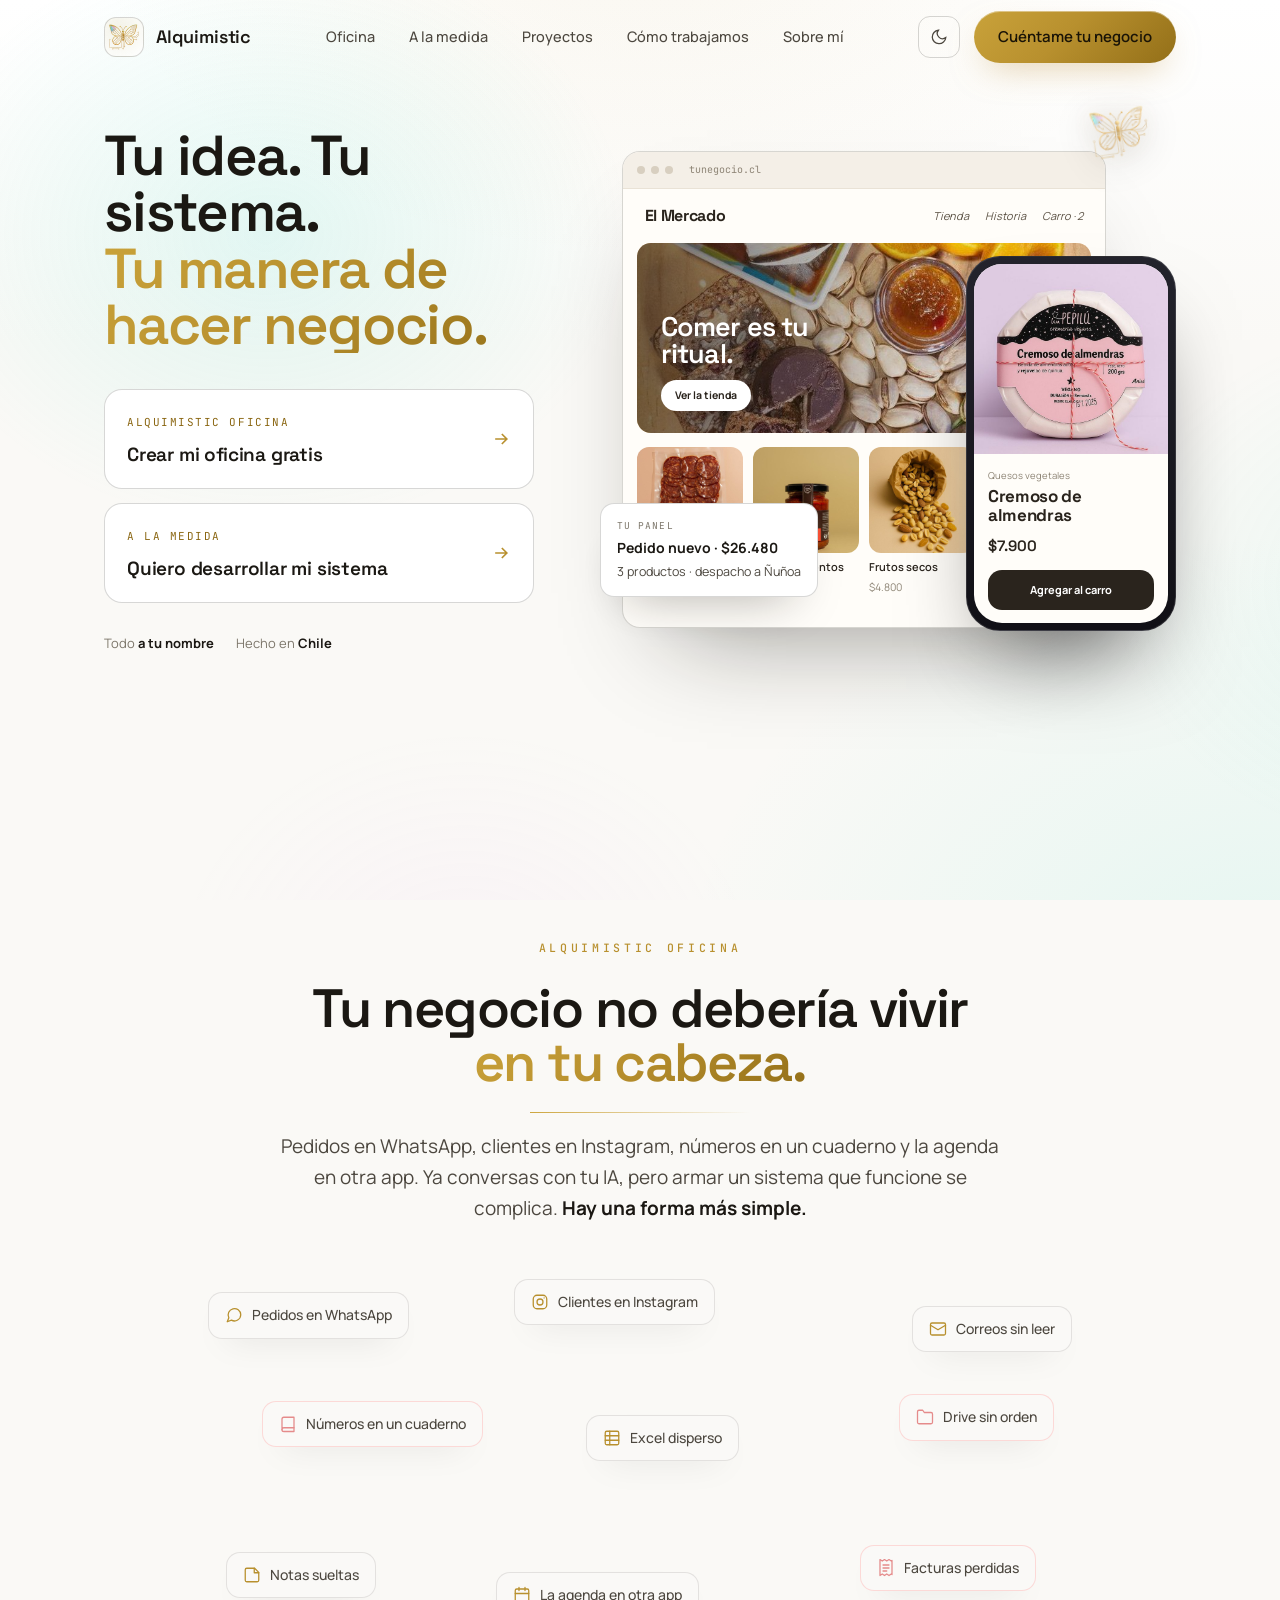
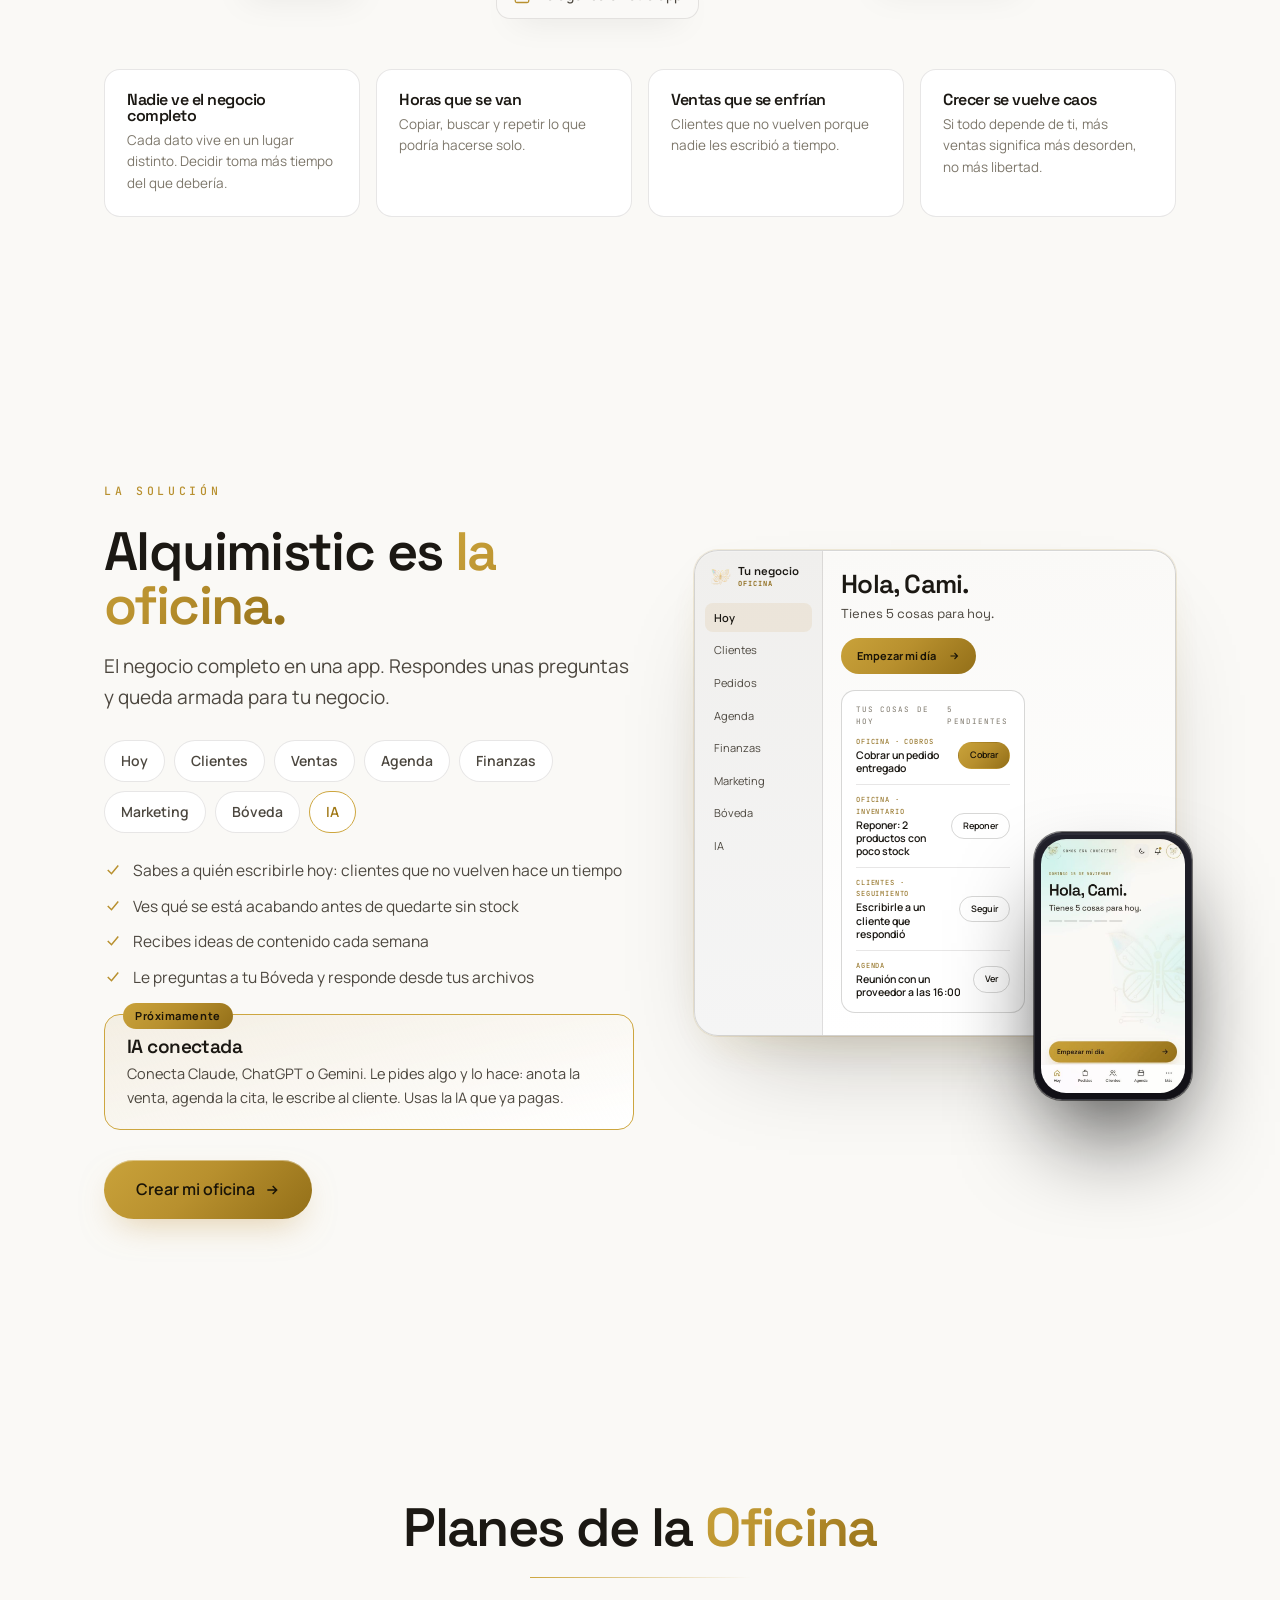
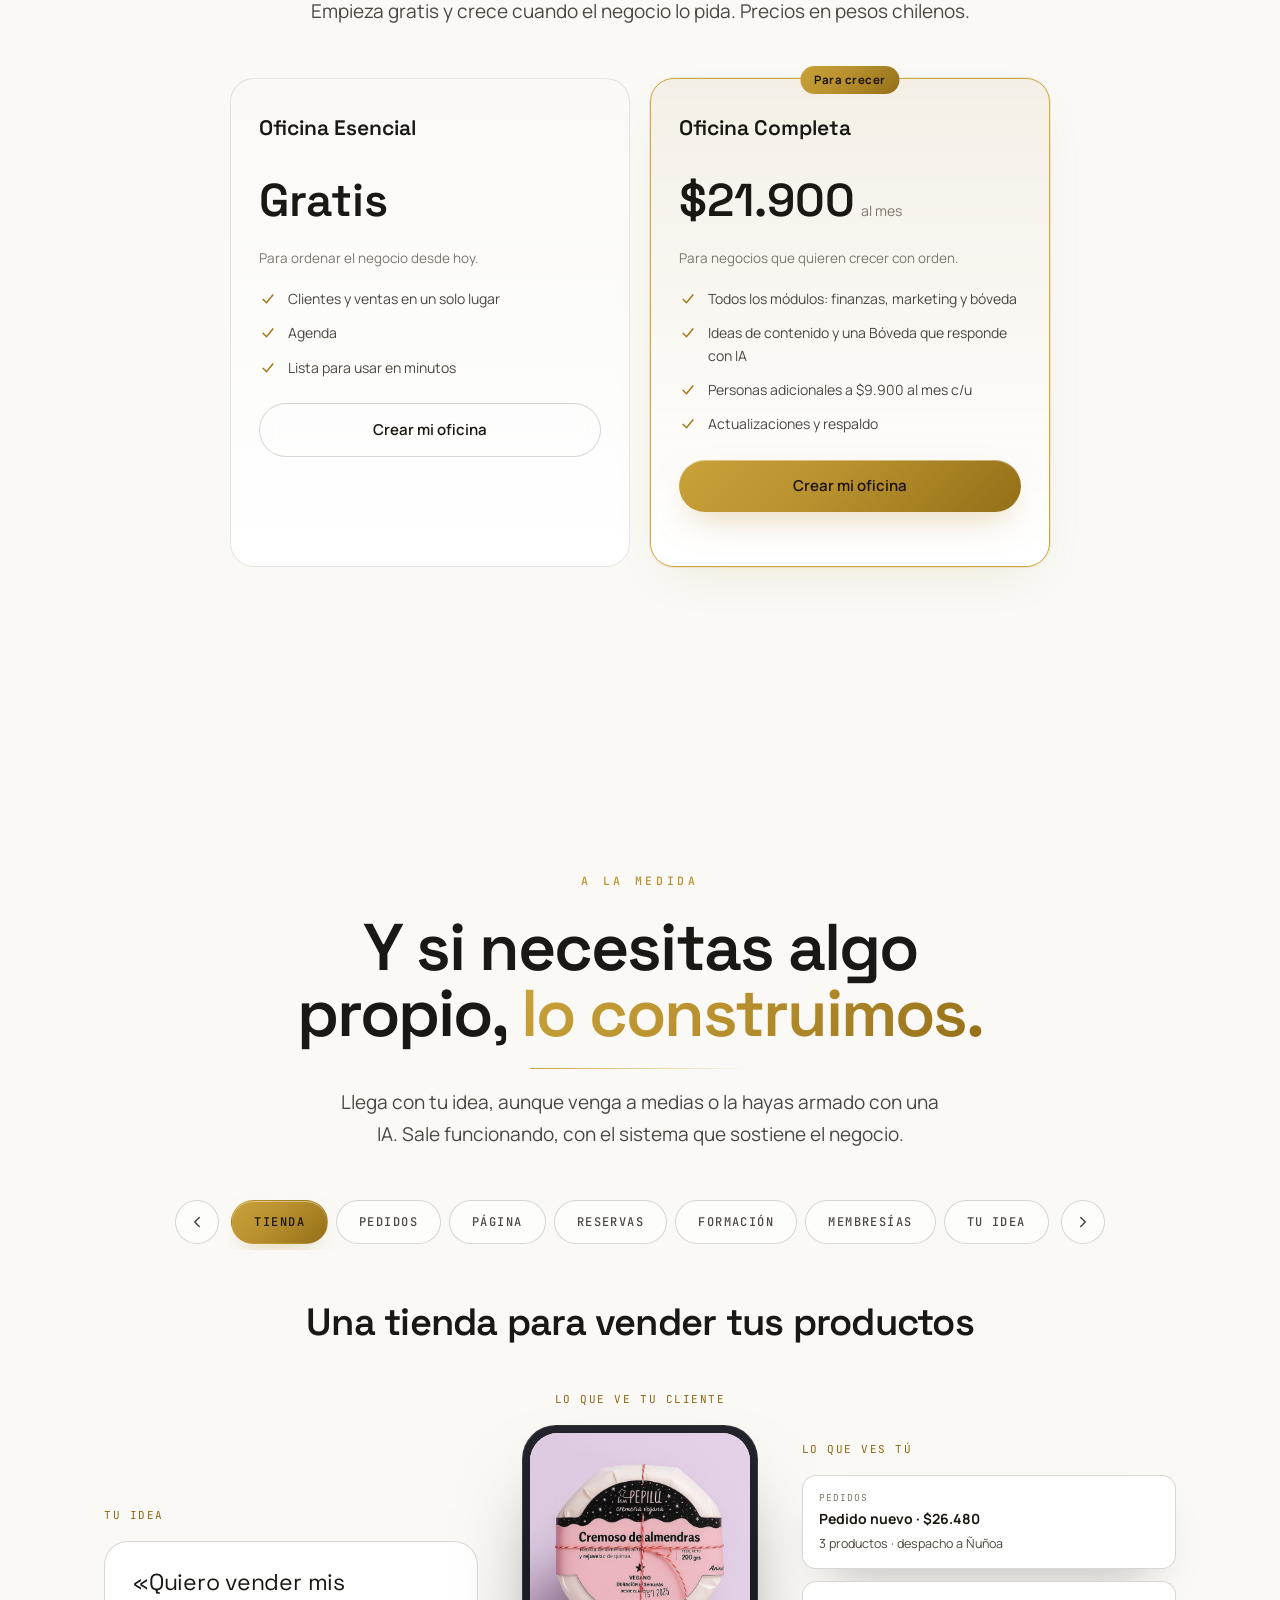
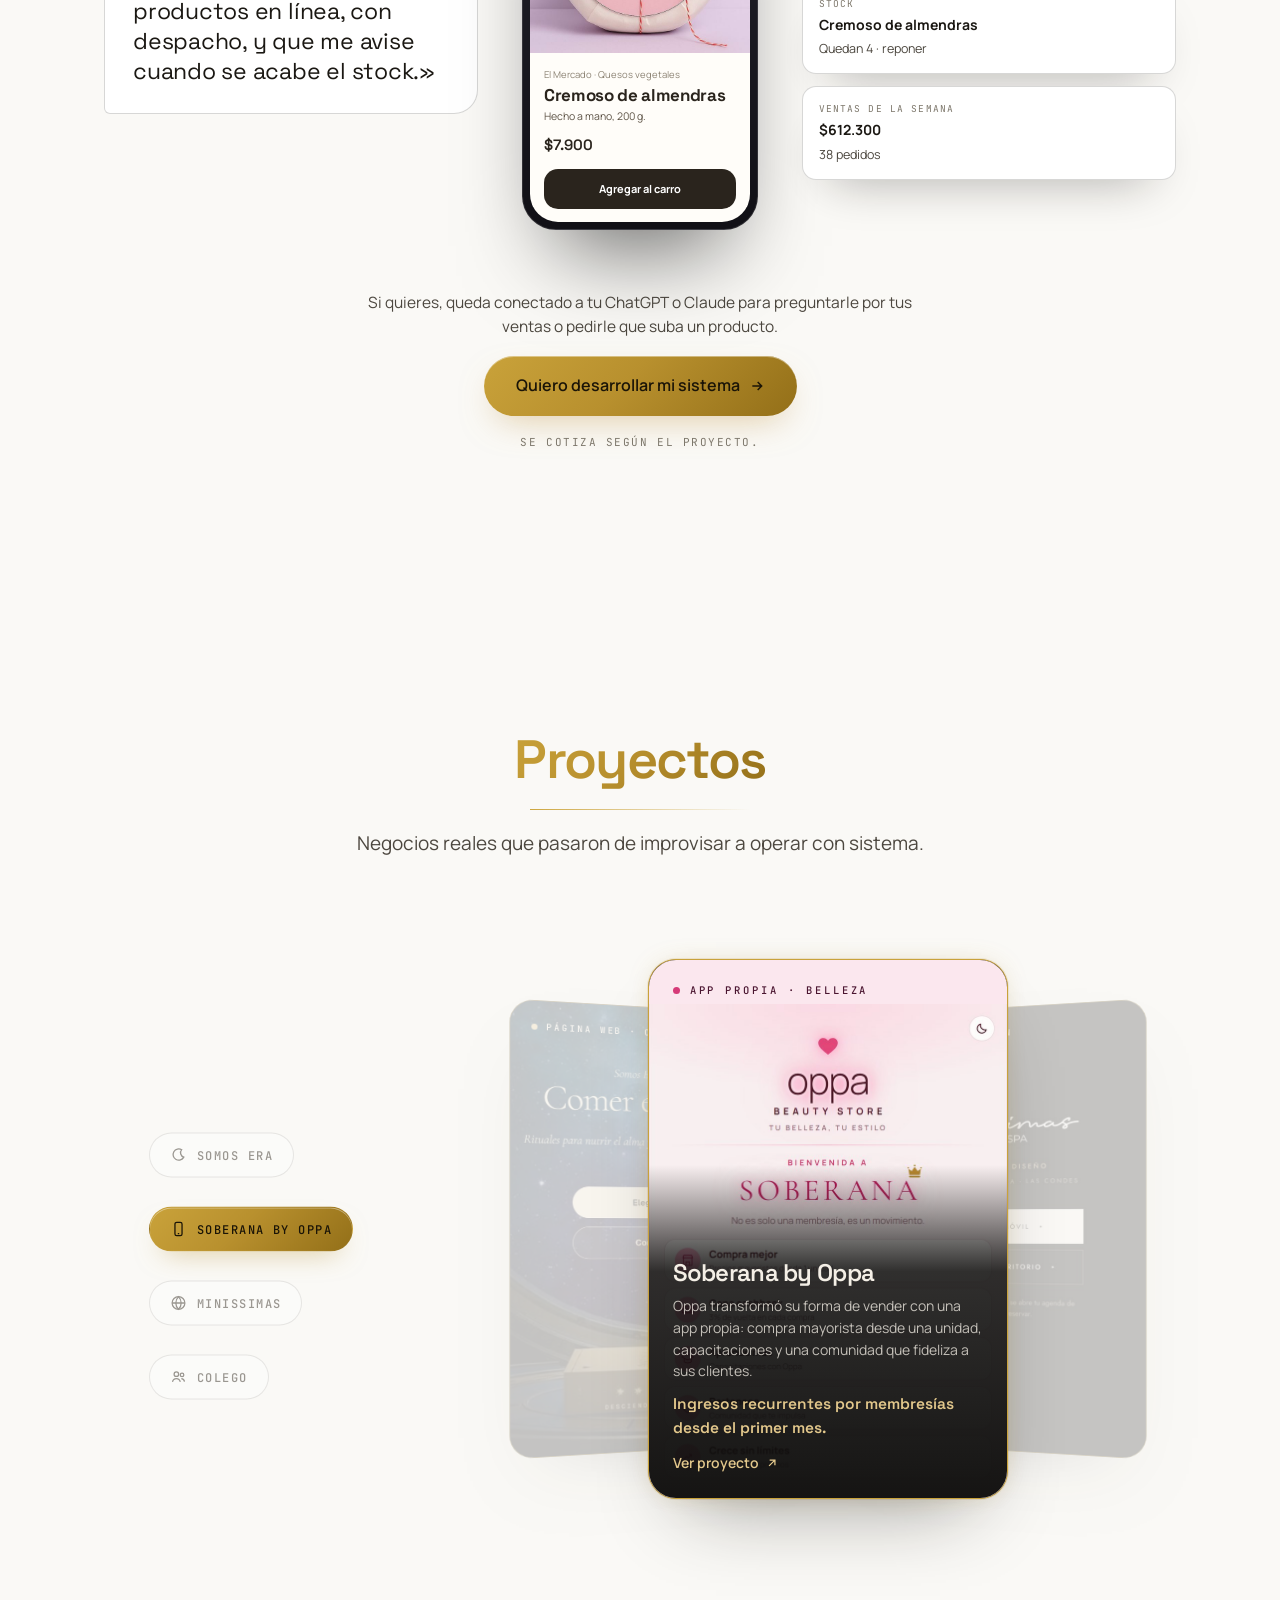
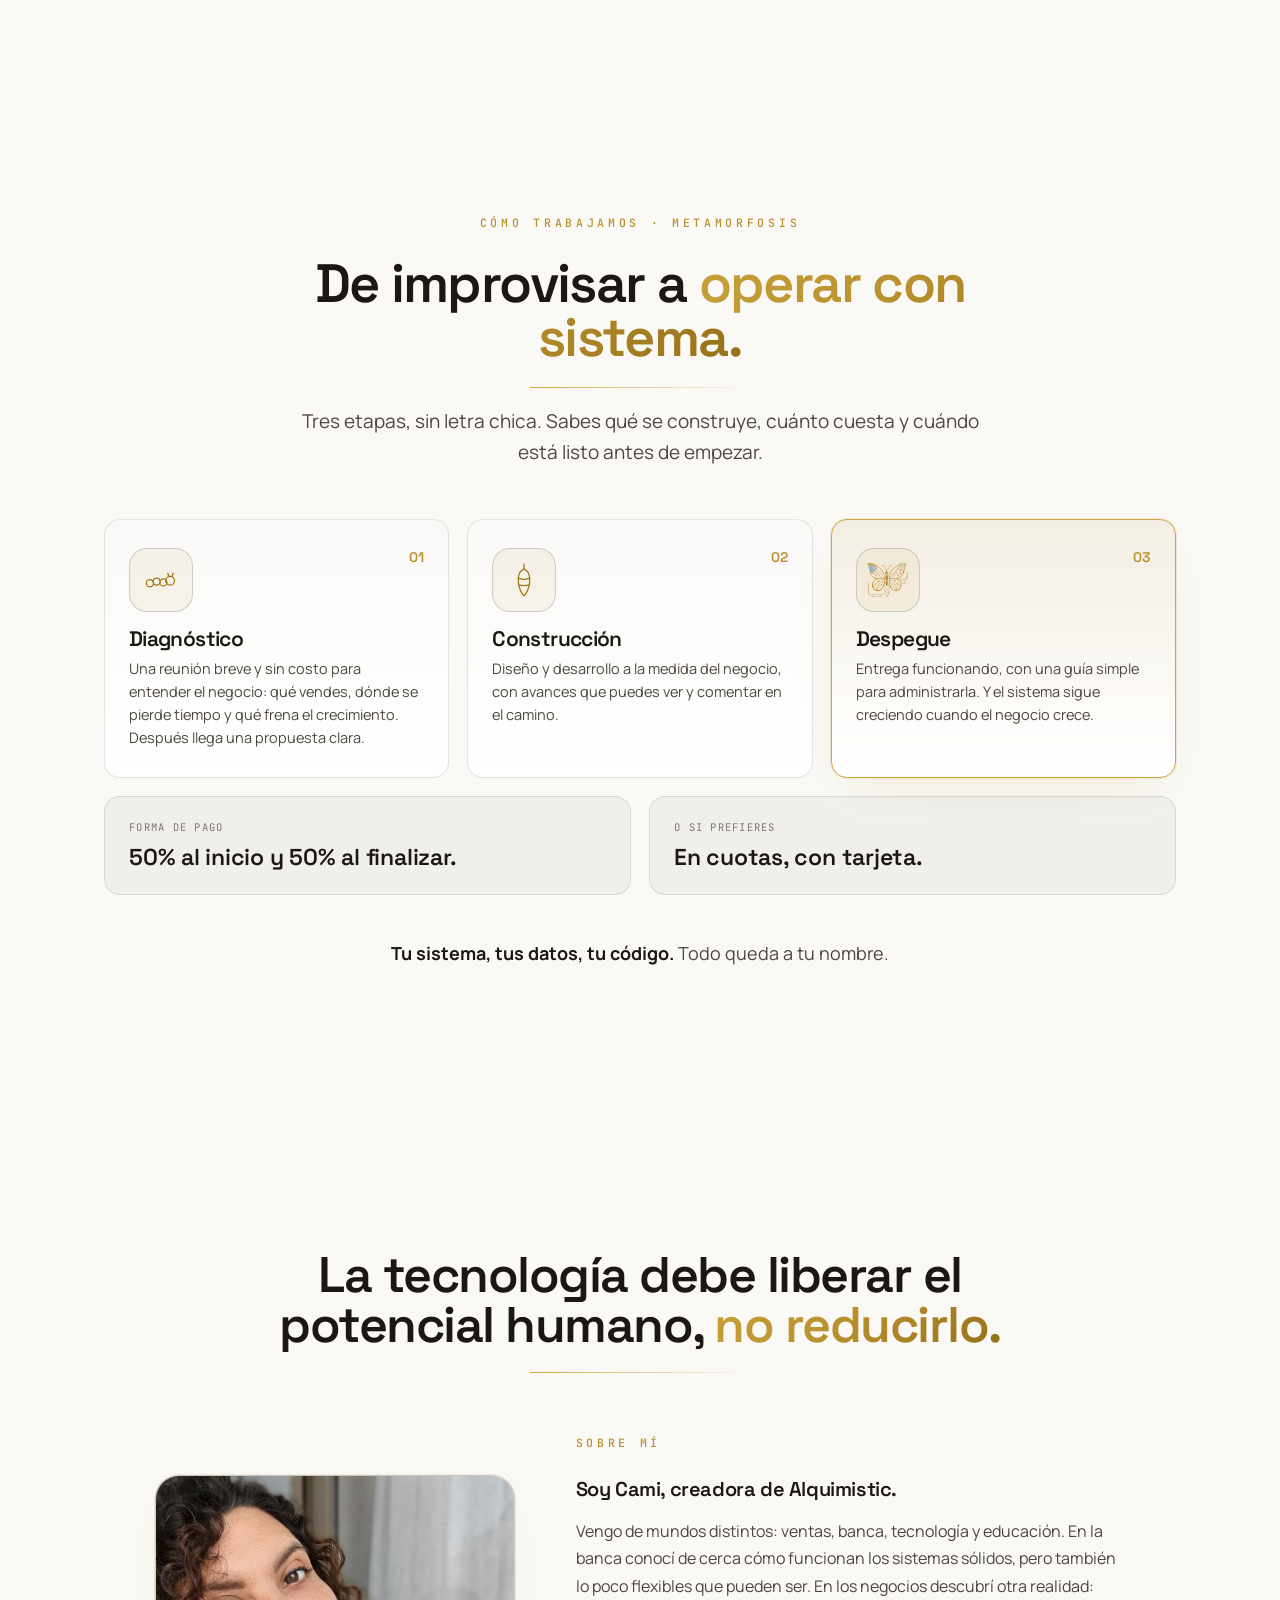
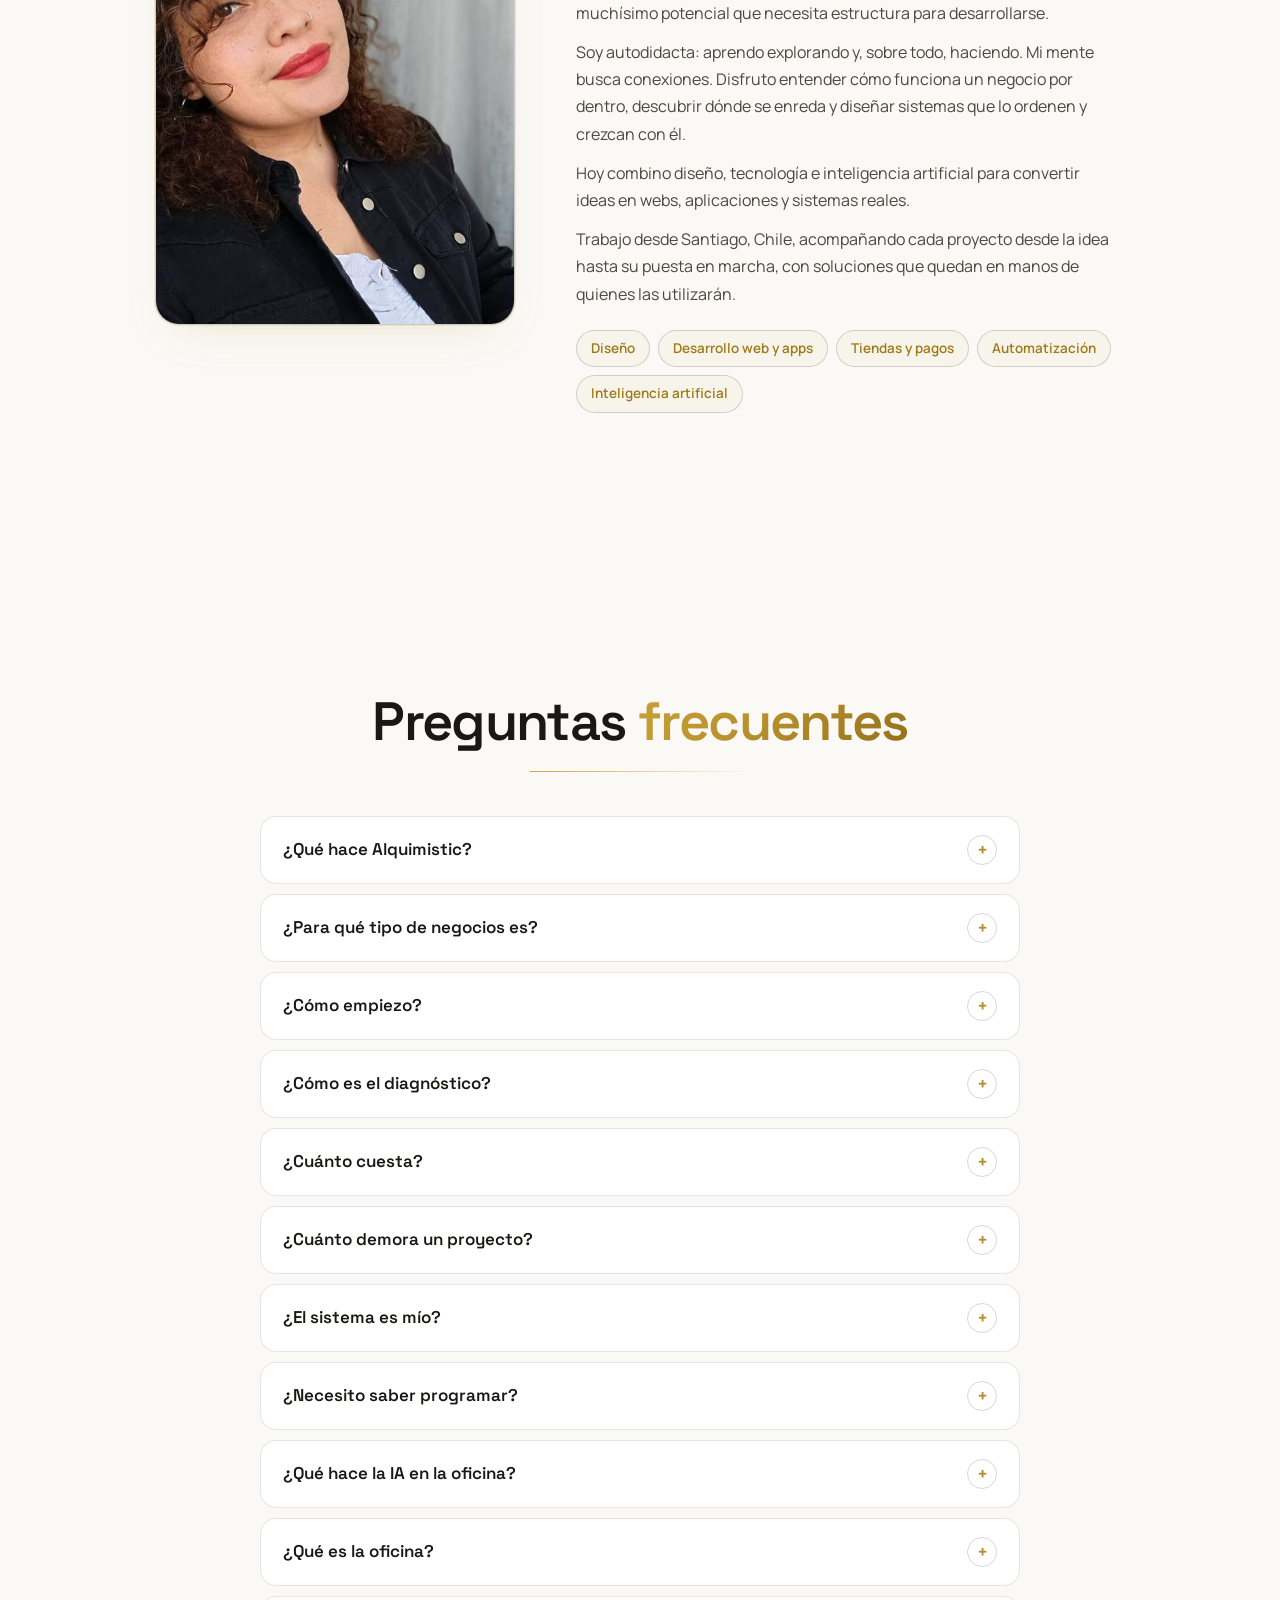
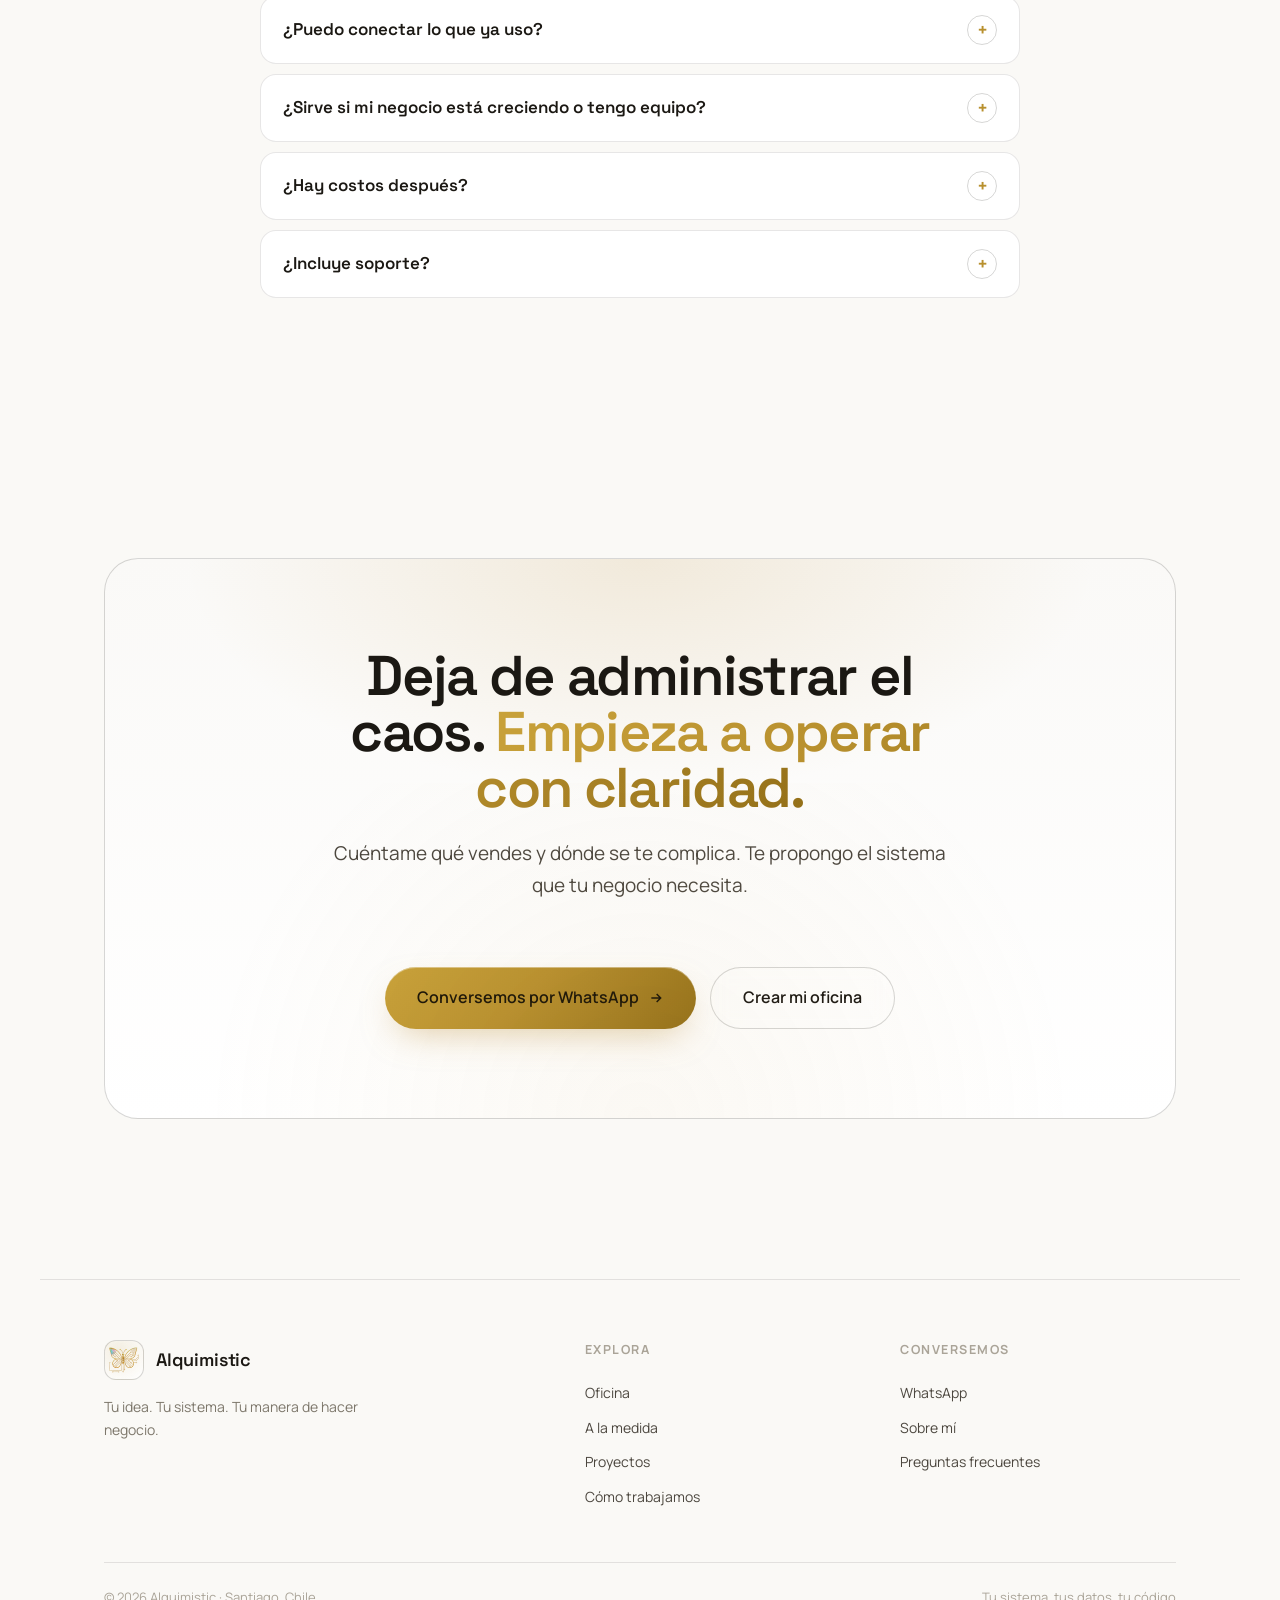
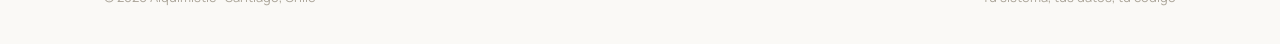
==== commit 5e1dd3b6: "Soberana vuelve con su captura y enlace (autorizado); teléfono de la Oficina a su tamaño Co-Authored" ====
--- a/index.html
+++ b/index.html
@@ -672,20 +672,16 @@
 
     <div class="pc-stage">
       <!-- Soberana -->
-      <article class="pc-card pc-card--pronto" role="tabpanel" data-i="0">
+      <article class="pc-card pc-card--claro" role="tabpanel" data-i="0">
         <div class="pc-shot">
-          <!-- Sin captura hasta que Cami confirme el permiso. Para devolverla:
-               <img src="assets/proyectos/soberana.jpg" alt="App Soberana by Oppa Beauty Store" loading="lazy" />
-               y cambiar pc-card--pronto por pc-card--claro. -->
-          <div class="pc-pronto" aria-hidden="true">
-            <svg viewBox="0 0 24 24" fill="none" stroke="currentColor" stroke-width="1.2"><rect x="7" y="2.5" width="10" height="19" rx="2.5"/><path d="M11 18.5h2"/></svg>
-          </div>
+          <img src="assets/proyectos/soberana.jpg" alt="App Soberana by Oppa Beauty Store: compra mayorista, cashback, academia y comunidad" loading="lazy" />
         </div>
         <span class="pc-live"><i></i>App propia · Belleza</span>
         <div class="pc-info">
           <h3>Soberana by Oppa</h3>
           <p>Oppa transformó su forma de vender con una app propia: compra mayorista desde una unidad, capacitaciones y una comunidad que fideliza a sus clientes.</p>
           <p class="pc-result">Ingresos recurrentes por membresías desde el primer mes.</p>
+          <a class="pc-link" href="https://www.oppasoberana.cl" target="_blank" rel="noopener">Ver proyecto <svg width="14" height="14" viewBox="0 0 24 24" fill="none" stroke="currentColor" stroke-width="2.2"><path d="M7 17L17 7M8 7h9v9"/></svg></a>
         </div>
       </article>
 
--- a/styles-ideas.css
+++ b/styles-ideas.css
@@ -373,9 +373,9 @@
 .of-row b { display: block; margin-top: 2px; font-size: 10.5px; font-weight: 600; color: var(--text); line-height: 1.25; }
 .of-row i { flex: none; padding: 5px 11px; border-radius: 100px; border: 1px solid var(--border-strong); font-style: normal; font-size: 9px; font-weight: 600; color: var(--text); }
 .of-row i.oro { border-color: transparent; background: var(--grad-gold); color: #1a1407; }
-.phone.phone-real { padding: 6px; }
+.phone.phone-real { padding: 6px; height: auto; min-height: 0; top: auto; aspect-ratio: auto; display: block; line-height: 0; }
 .phone.phone-real::before { display: none; }
-.phone-real img { width: 100%; height: auto; border-radius: 25px; }
+.phone-real img { display: block; width: 100%; height: auto; aspect-ratio: 540 / 954; border-radius: 25px; }
 @media (max-width: 900px) { .of-main { padding-right: 130px; } }
 @media (max-width: 760px) { .of-app { grid-template-columns: 1fr; } .of-side { display: none; } }
 @media (max-width: 620px) {
